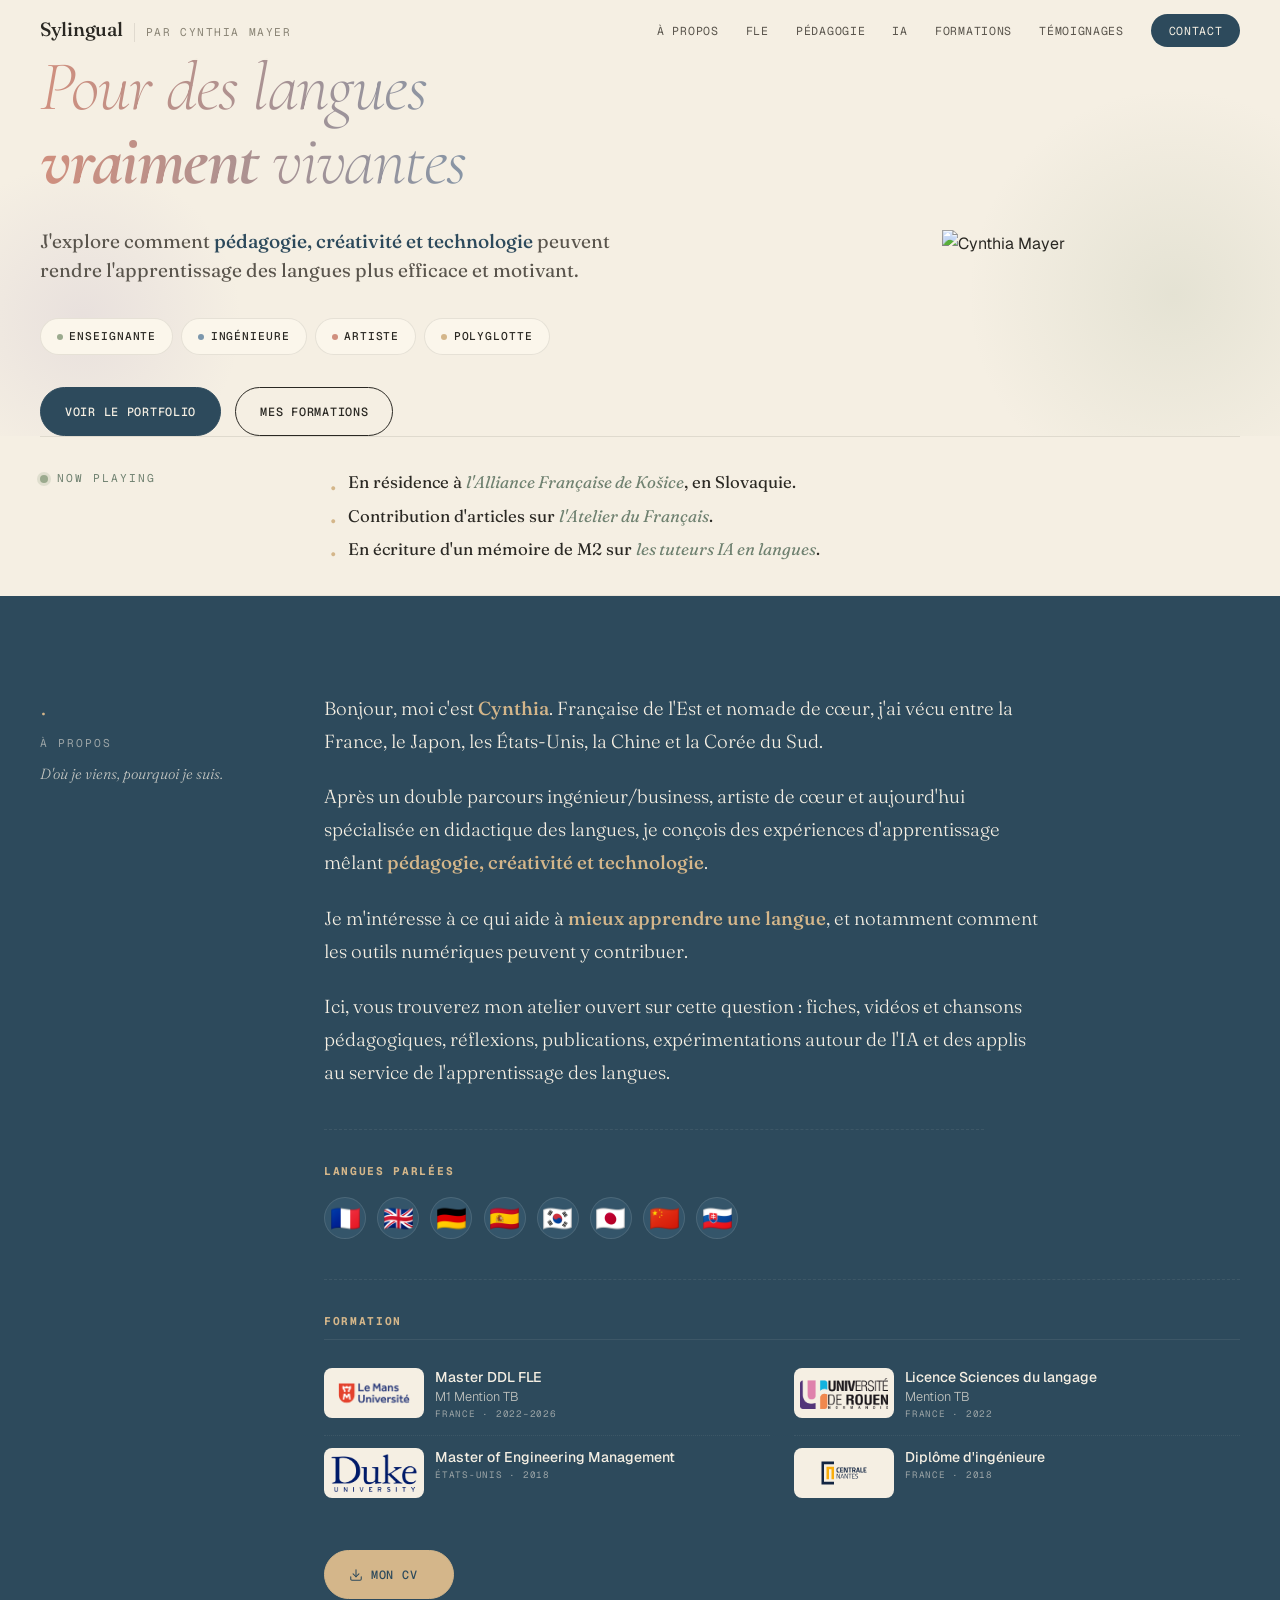
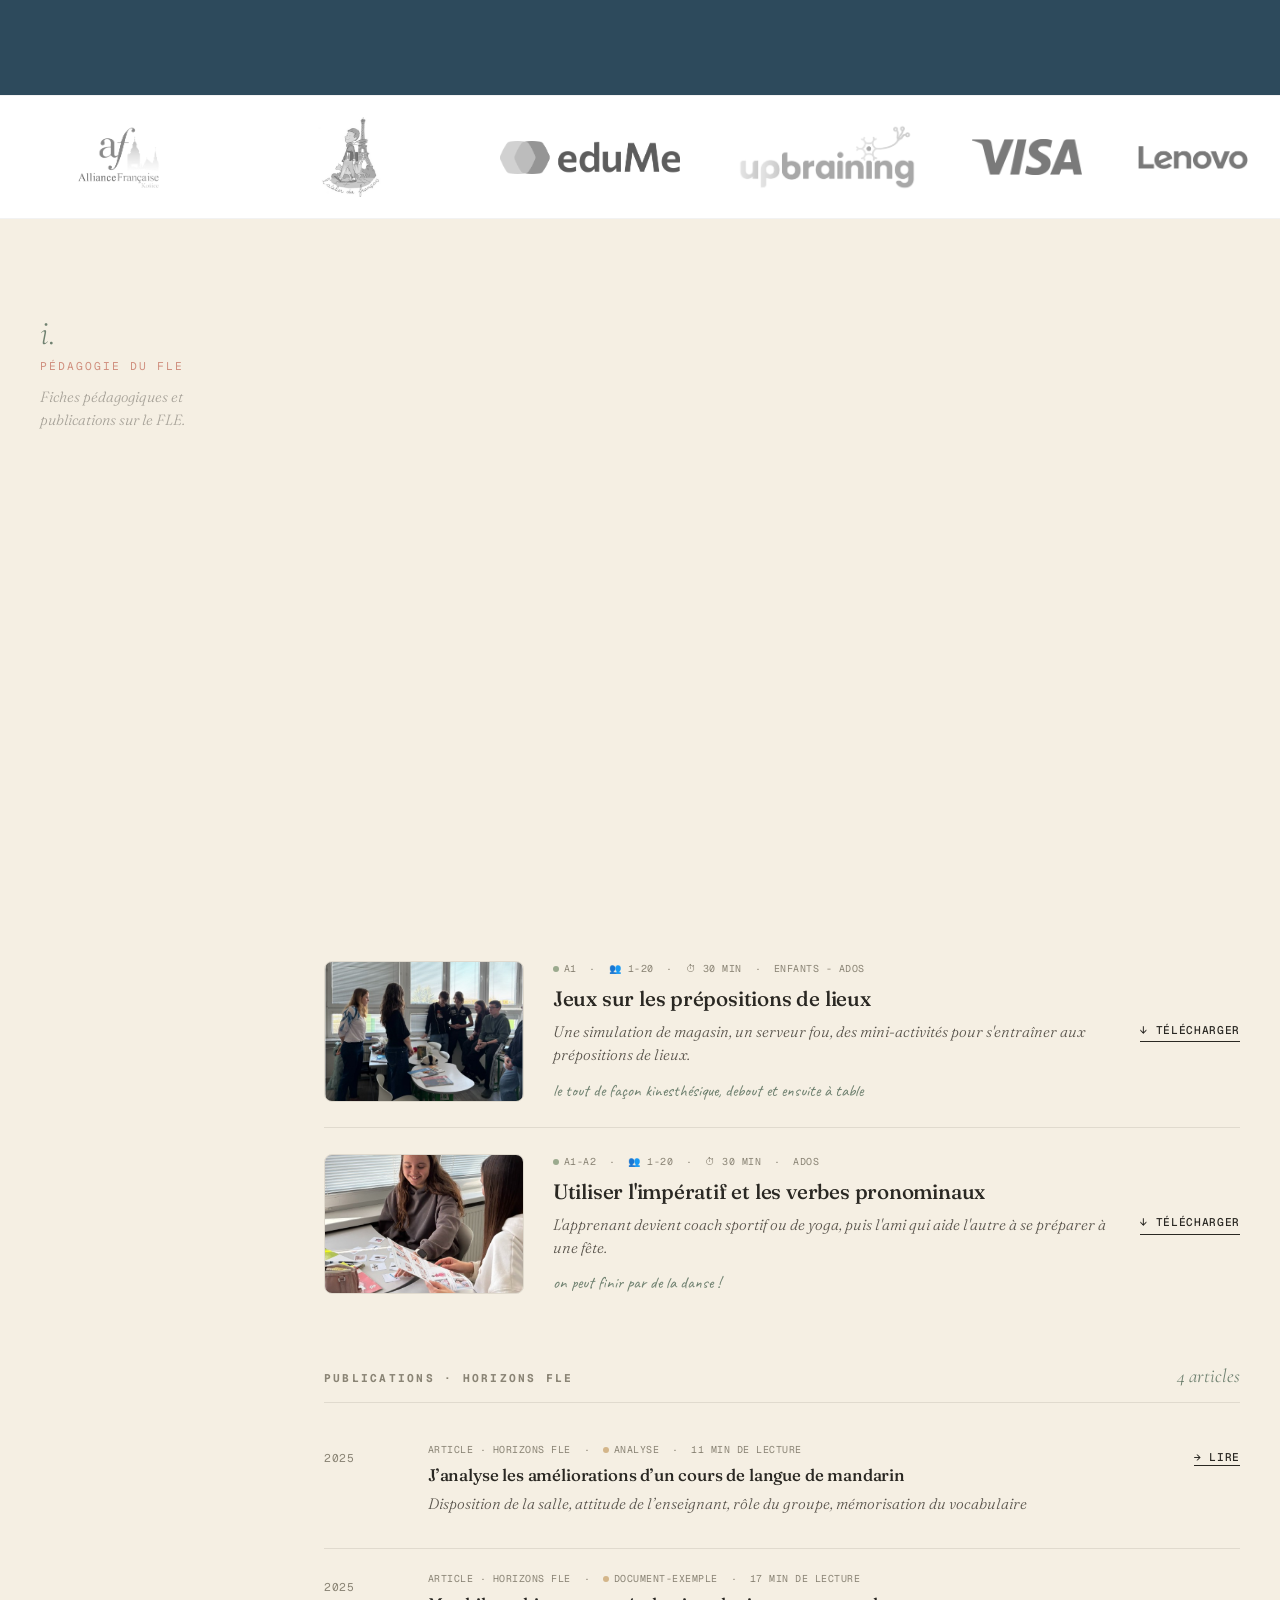
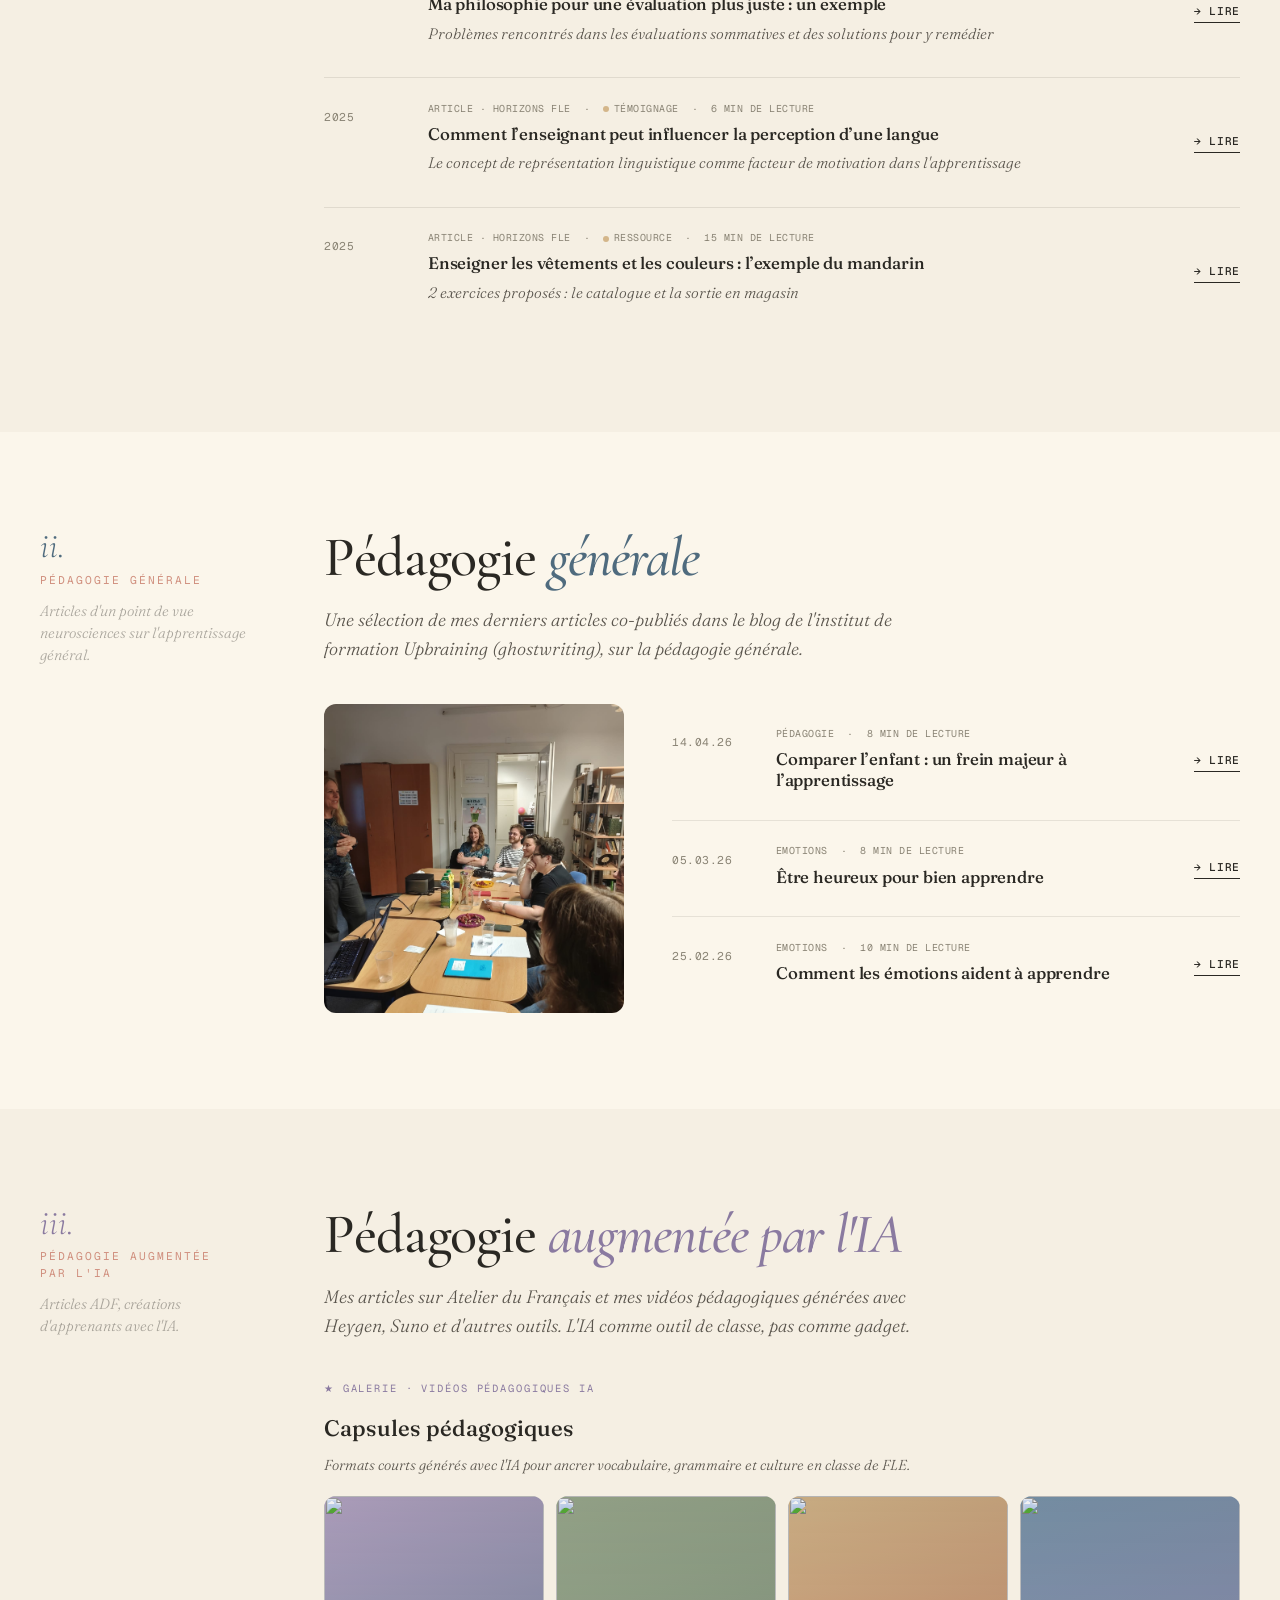
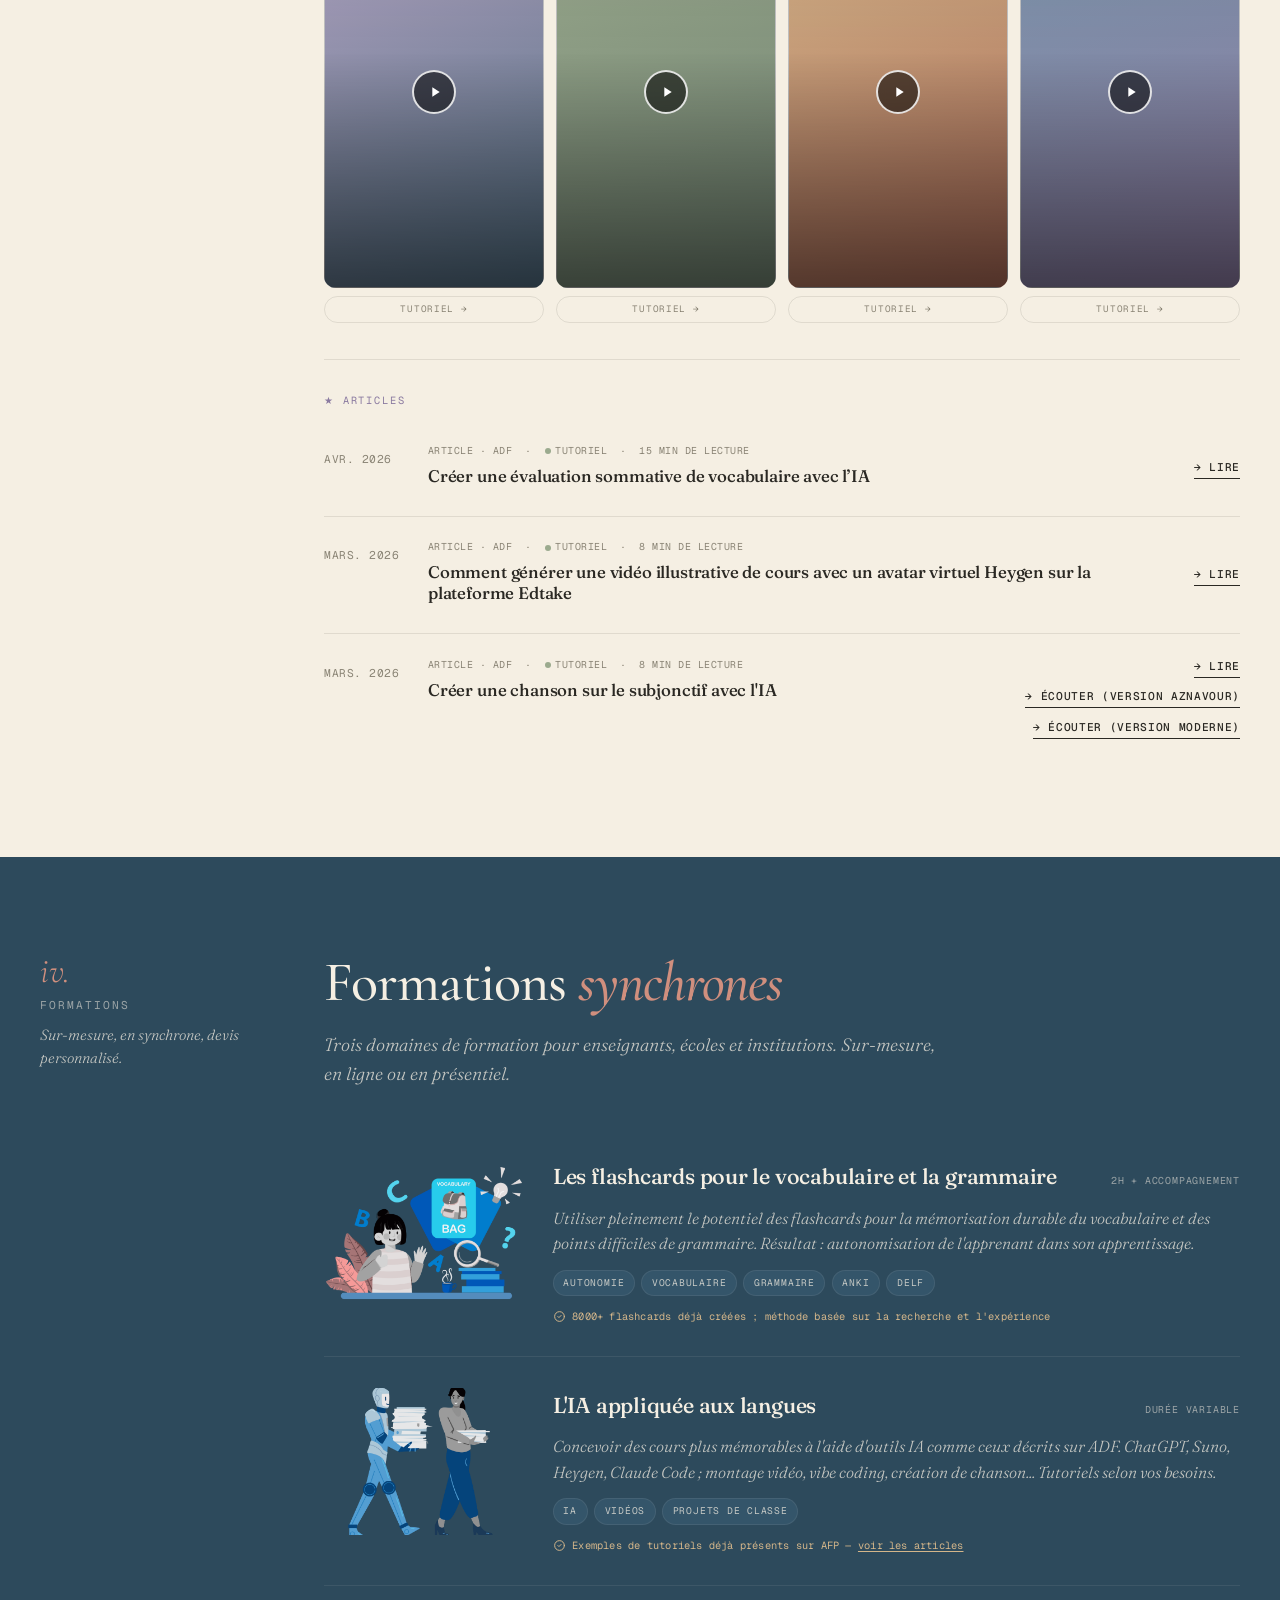
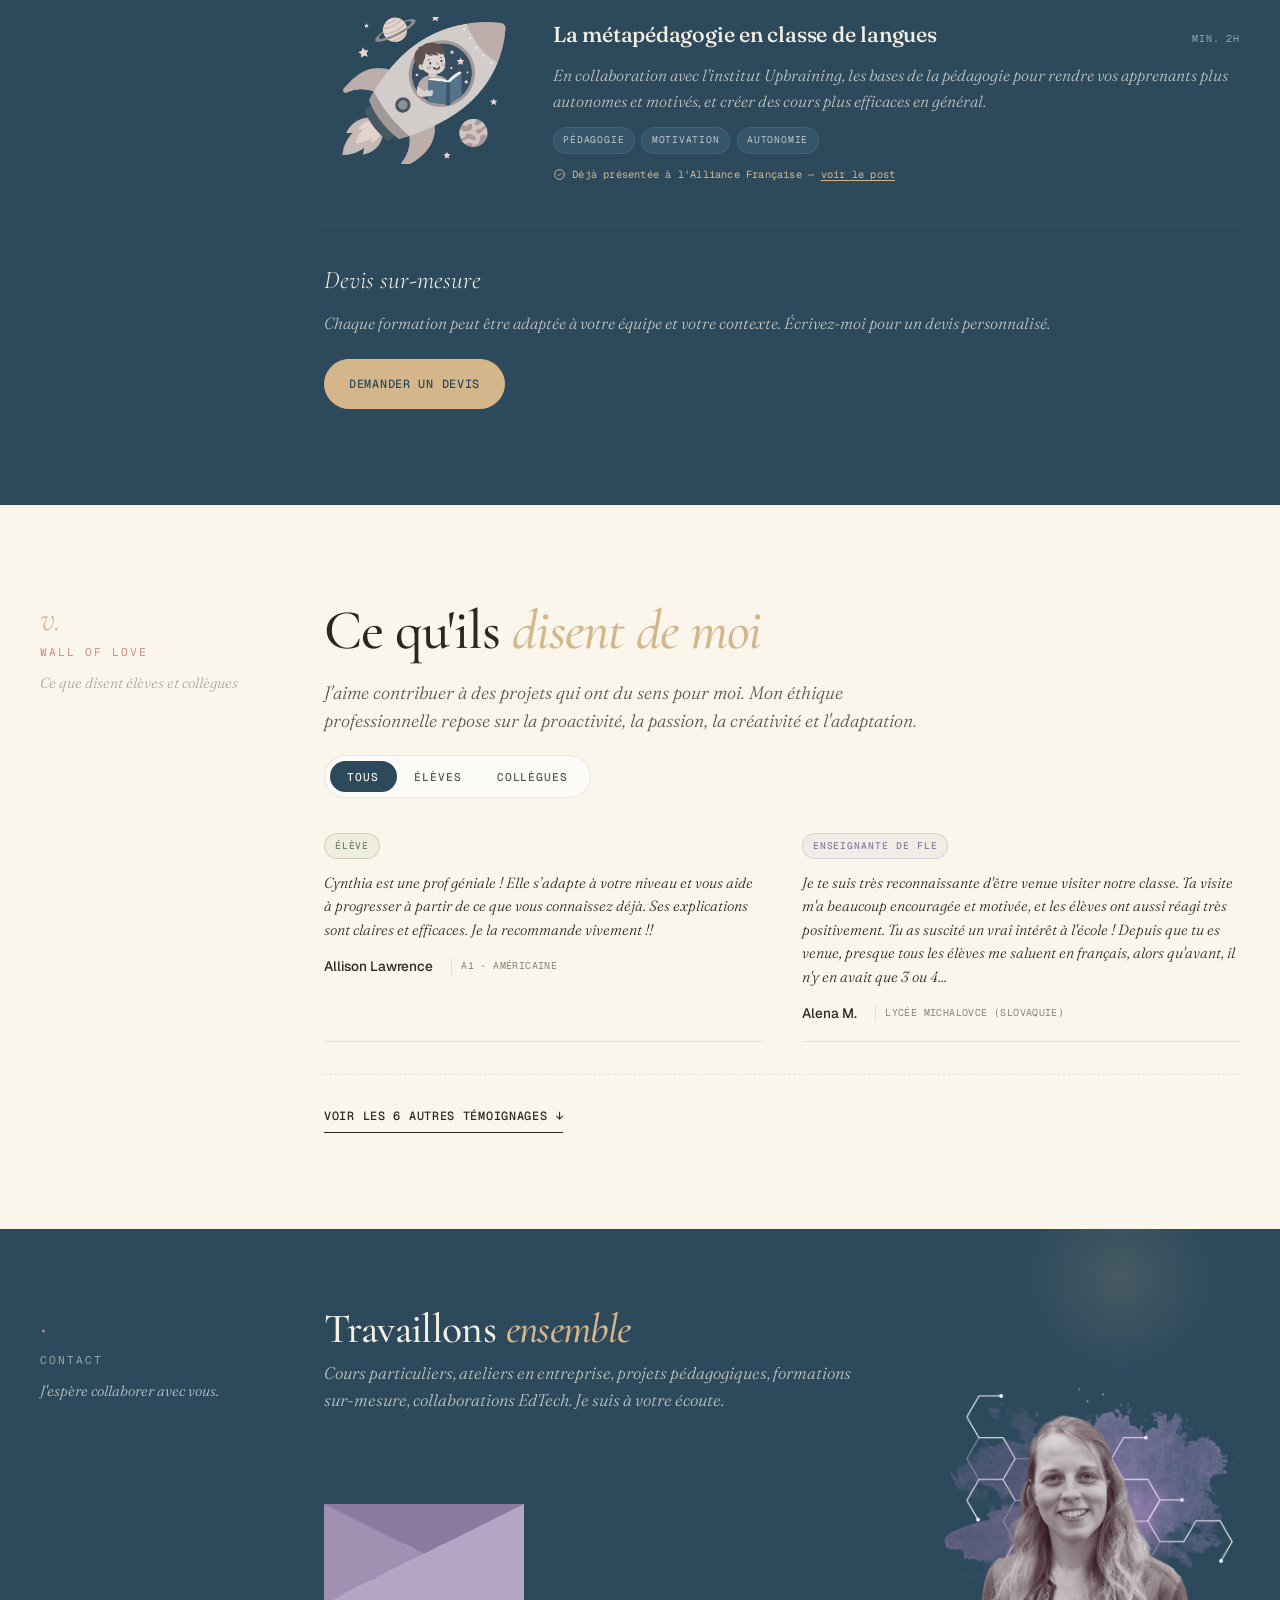
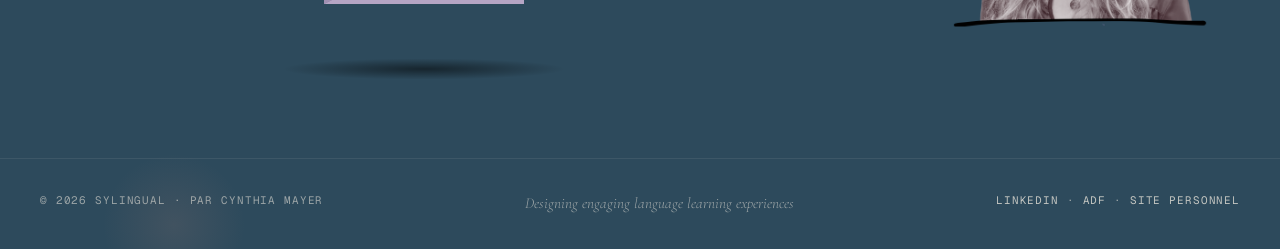
==== index.html @ 3c03395f "Rename cynthia-portfolio-V13.html to index.html" ====
﻿<!DOCTYPE html>
<html lang="fr">
<head>
<meta charset="UTF-8" />
<meta name="viewport" content="width=device-width, initial-scale=1.0" />
<meta name="description" content="Sylingual par Cynthia Mayer · Designing engaging language learning experiences" />
<title>Sylingual · par Cynthia Mayer</title>

<!-- ===== FAVICON — remplacer les href par tes fichiers icône ===== -->
<link rel="icon" type="image/png" href="images/favicon.png" />
<link rel="apple-touch-icon" href="images/favicon.png" />
<!-- ============================================================== -->

<!-- ===== OPEN GRAPH — partage LinkedIn, WhatsApp, iMessage, etc. ===== -->
<meta property="og:type"        content="website" />
<meta property="og:url"         content="https://sylingual.fr/" />
<meta property="og:title"       content="Sylingual · par Cynthia Mayer" />
<meta property="og:description" content="Designing engaging language learning experiences" />
<meta property="og:image"       content="https://sylingual.fr/hero-image-sylingual.png" /><!-- image 1200×630 px recommandée -->
<!-- Twitter / X Card (optionnel, reprend og: si absent) -->
<meta name="twitter:card"       content="summary_large_image" />
<!-- ==================================================================== -->
<link rel="preconnect" href="https://fonts.googleapis.com">
<link rel="preconnect" href="https://fonts.gstatic.com" crossorigin>
<link href="https://fonts.googleapis.com/css2?family=Fraunces:ital,opsz,wght@0,9..144,300;0,9..144,400;0,9..144,500;0,9..144,600;1,9..144,300;1,9..144,400;1,9..144,500&family=Geist:wght@300;400;500;600&family=Geist+Mono:wght@400;500&family=Caveat:wght@400;500;600&family=Cormorant+Garamond:ital,wght@0,300;0,400;0,500;0,600;0,700;1,300;1,400;1,500;1,600;1,700&display=swap" rel="stylesheet">

<style>
:root {
  /* ===== TOKENS DESIGN V3 (Chimero-style) ===== */
  /* Fonds : alternance dark / light */
  --light: #F5EFE3;
  --light-warm: #FBF6EB;
  --dark: #2D4A5C;
  --dark-soft: #34556A;

  /* Accents (couleurs du brand book V2) */
  --sauge: #9BAA8E;
  --sauge-dp: #6F8170;
  --bleu-p: #7B96AC;
  --bleu-p-dp: #4F6B7E;
  --lavande: #B5A5C4;
  --lavande-dp: #8A7AA0;
  --or-doux: #D4B68A;
  --or-doux-dp: #B89868;
  --corail: #D08F7E;
  --corail-dp: #A86855;

  /* Encres pour fond light */
  --ink: #2A2823;
  --ink-soft: #5A554D;
  --ink-mute: #8A8475;
  --ink-faint: rgba(42, 40, 35, 0.10);
  --ink-hairline: rgba(42, 40, 35, 0.06);

  /* Encres pour fond dark */
  --light-on-dark: #F5EFE3;
  --light-soft: rgba(245, 239, 227, 0.75);
  --light-mute: rgba(245, 239, 227, 0.55);
  --light-faint: rgba(245, 239, 227, 0.12);
  --light-hairline: rgba(245, 239, 227, 0.08);

  /* Layout */
  --container: 1280px;
  --content-w: 640px;
  --label-w: 220px;
  --gap: 4rem;
  --nav-h: 60px;
  --r-card: 12px;
  --r-pill: 100px;
  --section-py: 6rem;
}

* { box-sizing: border-box; margin: 0; padding: 0; }
img, video, svg { max-width: 100%; height: auto; }
html { scroll-behavior: smooth; scroll-padding-top: var(--nav-h); overflow-x: clip; }
body {
  font-family: 'Geist', system-ui, sans-serif;
  -webkit-font-smoothing: antialiased;
  font-size: 16px;
  line-height: 1.7;
  color: var(--ink);
  background: var(--light);
  overflow-x: clip;
}
a { color: inherit; text-decoration: none; }

/* ===== NAV ===== */
nav {
  position: fixed;
  top: 0; left: 0; right: 0;
  height: var(--nav-h);
  background: rgba(245, 239, 227, 0.92);
  backdrop-filter: saturate(140%) blur(14px);
  -webkit-backdrop-filter: saturate(140%) blur(14px);
  border-bottom: 1px solid transparent;
  z-index: 100;
  transition: border-color 0.3s, background 0.3s;
}
nav.scrolled { border-bottom-color: var(--ink-faint); }
nav.on-dark {
  background: rgba(45, 74, 92, 0.92);
  border-bottom-color: rgba(245, 239, 227, 0.08);
}
nav.on-dark .nav-logo .brand,
nav.on-dark .nav-logo .by { color: var(--light-on-dark); }
nav.on-dark .nav-logo .by { border-left-color: var(--light-faint); }
nav.on-dark .nav-links a { color: var(--light-soft); }
nav.on-dark .nav-links a:hover { color: var(--or-doux); }
nav.on-dark .nav-cta {
  background: var(--or-doux);
  color: var(--dark) !important;
}
nav.on-dark .nav-cta:hover { background: var(--light-on-dark) !important; }

.nav-inner {
  max-width: var(--container);
  margin: 0 auto;
  height: 100%;
  padding: 0 2.5rem;
  display: flex;
  align-items: center;
  justify-content: space-between;
}
.nav-logo {
  display: flex;
  align-items: baseline;
  gap: 0.7rem;
  color: var(--ink);
  transition: color 0.3s;
}
.nav-logo .brand {
  font-family: 'Fraunces', serif;
  font-weight: 500;
  font-size: 1.2rem;
  letter-spacing: -0.015em;
  font-variation-settings: "opsz" 24;
  transition: color 0.3s;
}
.nav-logo .by {
  font-family: 'Geist Mono', monospace;
  font-size: 0.7rem;
  text-transform: uppercase;
  letter-spacing: 0.14em;
  color: var(--ink-mute);
  border-left: 1px solid var(--ink-faint);
  padding-left: 0.7rem;
  transition: color 0.3s, border-left-color 0.3s;
}
.nav-links { display: flex; list-style: none; gap: 1.7rem; align-items: center; }
.nav-links a {
  font-family: 'Geist Mono', monospace;
  font-size: 0.72rem;
  letter-spacing: 0.06em;
  text-transform: uppercase;
  color: var(--ink-soft);
  position: relative;
  padding: 0.3rem 0;
  transition: color 0.18s;
}
.nav-links a:hover { color: var(--sauge-dp); }
.nav-links a.active::after {
  content: '';
  position: absolute;
  left: 0; right: 0; bottom: -3px;
  height: 1px;
  background: var(--or-doux);
}
.nav-cta {
  background: var(--dark);
  color: var(--light) !important;
  padding: 0.55rem 1.1rem !important;
  border-radius: var(--r-pill);
  letter-spacing: 0.06em !important;
  transition: background 0.2s !important;
}
.nav-cta:hover { background: var(--sauge-dp) !important; }
.nav-cta::after { display: none !important; }

/* ===== STRUCTURE 2 COLONNES (sticky-left) ===== */
.section {
  padding: var(--section-py) 0;
  position: relative;
}
.section.dark {
  background: var(--dark);
  color: var(--light-on-dark);
}
.section.light-warm { background: var(--light-warm); }

.section-grid {
  max-width: var(--container);
  margin: 0 auto;
  padding: 0 2.5rem;
  display: grid;
  grid-template-columns: var(--label-w) 1fr;
  gap: var(--gap);
  align-items: start;
}
.section-label {
  position: sticky;
  top: calc(var(--nav-h) + 3rem);
  align-self: start;
}
.section-label .num {
  font-family: 'Cormorant Garamond', serif;
  font-style: italic;
  font-size: 2.2rem;
  font-weight: 300;
  line-height: 1;
  display: block;
  margin-bottom: 0.5rem;
  color: var(--sauge-dp);
}
.section.dark .section-label .num { color: var(--or-doux); }
.section-label .lbl {
  font-family: 'Geist Mono', monospace;
  font-size: 0.7rem;
  letter-spacing: 0.18em;
  text-transform: uppercase;
  color: var(--corail);
  display: block;
  line-height: 1.5;
}
.section.dark .section-label .lbl { color: var(--light-mute); }
.section-label .desc {
  font-family: 'Fraunces', serif;
  font-style: italic;
  font-size: 0.92rem;
  line-height: 1.5;
  color: rgba(42, 40, 35, 0.38);
  margin-top: 0.7rem;
  font-variation-settings: "opsz" 14;
  font-weight: 300;
}
.section.dark .section-label .desc { color: var(--light-soft); }

.section-content {
  max-width: var(--content-w);
}

/* La section À propos a un contenu plus large pour accueillir les 3 colonnes d'expériences */
#about .section-content {
  max-width: 100%;
}
#about .about-prose p,
#about .about-langues {
  max-width: 60ch;
}

/* Couleur de label par catégorie */
.section[data-cat="i"]   .section-label .num { color: var(--sauge-dp); }
.section[data-cat="ii"]  .section-label .num { color: var(--bleu-p-dp); }
.section[data-cat="iii"] .section-label .num { color: var(--lavande-dp); }
.section[data-cat="iv"]  .section-label .num { color: var(--corail-dp); }
.section[data-cat="v"]   .section-label .num { color: var(--or-doux); }
.section.dark[data-cat="iv"] .section-label .num { color: var(--corail); }

/* ===== HERO ===== */
.hero {
  background: var(--light);
  /*padding: calc(var(--nav-h) + 5rem) 0 5rem;*/
  padding-top: 50px;
  position: relative;
  overflow: hidden;
}
.hero::before {
  content: '';
  position: absolute;
  top: 20%; right: -8%;
  width: 26rem; height: 26rem;
  border-radius: 50%;
  background: radial-gradient(circle, rgba(155, 170, 142, 0.18) 0%, transparent 70%);
  pointer-events: none;
}
.hero::after {
  content: '';
  position: absolute;
  bottom: -10%; left: -6%;
  width: 20rem; height: 20rem;
  border-radius: 50%;
  background: radial-gradient(circle, rgba(181, 165, 196, 0.20) 0%, transparent 70%);
  pointer-events: none;
}
.hero-inner {
  max-width: var(--container);
  margin: 0 auto;
  padding: 0 2.5rem;
  position: relative;
  z-index: 1;
  display: grid;
  grid-template-columns: 1.4fr 1fr;
  gap: 4rem;
  align-items: center;
}
.hero-text { max-width: 100%;
 }
.hero-photo {
  position: relative;
  display: flex;
  align-items: center;
  justify-content: center;
  overflow: visible;
  min-width: 0;
  width: 100%;
}
.hero-photo img {
  width: auto;
  max-width: none;
  height: auto;
  display: block;
}
.hero-photo video {
  width: 100%;
  height: auto;
  display: block;
  border-radius: var(--r-card);
}
/*.hero-photo::before {
  content: '';
  position: absolute;
  inset: 12px;
  border: 1px dashed rgba(255, 255, 255, 0.4);
  border-radius: 8px;
  pointer-events: none;*/
}
.hero-photo-placeholder {
  font-family: 'Geist Mono', monospace;
  font-size: 0.65rem;
  letter-spacing: 0.12em;
  text-transform: uppercase;
  color: rgba(255, 255, 255, 0.7);
  display: flex;
  flex-direction: column;
  align-items: center;
  gap: 0.5rem;
}
.hero-photo-placeholder svg { width: 48px; height: 48px; opacity: 0.5; }

/* Mini-pills d'identité */
.identity-pills {
  display: flex;
  flex-wrap: wrap;
  gap: 0.5rem;
  margin-bottom: 2rem;
}
.identity-pill {
  font-family: 'Geist Mono', monospace;
  font-size: 0.7rem;
  font-weight: 500;
  letter-spacing: 0.08em;
  text-transform: uppercase;
  padding: 0.5rem 1rem;
  border-radius: var(--r-pill);
  background: var(--cream-warm, var(--light-warm));
  border: 1px solid var(--ink-faint);
  color: var(--ink);
  display: inline-flex;
  align-items: center;
  gap: 0.4rem;
}
.identity-pill::before {
  content: '';
  width: 6px; height: 6px;
  border-radius: 50%;
}
.identity-pill.pill-eng::before { background: var(--sauge); }
.identity-pill.pill-ing::before { background: var(--bleu-p); }
.identity-pill.pill-art::before { background: var(--corail); }
.identity-pill.pill-pol::before { background: var(--or-doux); }
.hero h1 {
  font-family: 'Cormorant Garamond', serif;
  font-weight: 300;
  font-size: clamp(2.8rem, 5.5vw, 4.8rem);
  line-height: 1.05;
  letter-spacing: -0.022em;
  margin-bottom: 1.8rem;
  max-width: 16ch;
  font-style: italic;
  background: linear-gradient(
    270deg,
    var(--corail),
    var(--or-doux),
    var(--lavande),
    var(--bleu-p),
    var(--corail)
  );
  background-size: 400% 400%;
  -webkit-background-clip: text;
  background-clip: text;
  -webkit-text-fill-color: transparent;
  color: transparent;
  animation: aurora-shift 10s ease infinite;
}
.hero h1 .accent-strong {
  font-weight: 700;
}

/* ===== Aurora text animation ===== */
@keyframes aurora-shift {
  0%   { background-position: 0% 50%; }
  50%  { background-position: 100% 50%; }
  100% { background-position: 0% 50%; }
}

.hero-sub {
  font-family: 'Fraunces', serif;
  font-size: 1.2rem;
  line-height: 1.55;
  color: var(--ink-soft);
  font-variation-settings: "opsz" 22;
  margin-bottom: 2rem;
  max-width: 50ch;
  font-weight: 400;
}
.hero-sub strong {
  font-weight: 500;
  color: var(--dark);
}

.cta-row { display: flex; gap: 0.9rem; flex-wrap: wrap; }
.btn {
  display: inline-flex;
  align-items: center;
  gap: 0.5rem;
  font-family: 'Geist Mono', monospace;
  font-size: 0.74rem;
  font-weight: 500;
  letter-spacing: 0.06em;
  text-transform: uppercase;
  padding: 0.85rem 1.5rem;
  border-radius: var(--r-pill);
  transition: all 0.2s;
  cursor: pointer;
  border: 1px solid transparent;
  text-decoration: none;
}
.btn.primary {
  background: var(--dark);
  color: var(--light);
  border-color: var(--dark);
}
.btn.primary:hover {
  background: var(--sauge-dp);
  border-color: var(--sauge-dp);
  transform: translateY(-1px);
  box-shadow: 0 8px 20px -6px rgba(45, 74, 92, 0.25);
}
.btn.ghost {
  background: transparent;
  color: var(--ink);
  border-color: var(--ink);
}
.btn.ghost:hover {
  background: var(--ink);
  color: var(--light);
}
.section.dark .btn.primary {
  background: var(--or-doux);
  color: var(--dark);
  border-color: var(--or-doux);
}
.section.dark .btn.primary:hover {
  background: var(--light-on-dark);
  border-color: var(--light-on-dark);
}
.section.dark .btn.ghost {
  color: var(--light-on-dark);
  border-color: var(--light-on-dark);
}
.section.dark .btn.ghost:hover {
  background: var(--light-on-dark);
  color: var(--dark);
}

/* ===== NOW PLAYING (intégré au hero light) ===== */
.now-playing-strip {
  max-width: var(--container);
  margin: 0 auto;
  padding: 0 2.5rem 0;
  background: var(--light);
}
.np-card {
  display: grid;
  grid-template-columns: var(--label-w) 1fr;
  gap: var(--gap);
  align-items: start;
  padding: 2rem 0;
  border-top: 1px solid var(--ink-faint);
  border-bottom: 1px solid var(--ink-hairline);
}
.np-label {
  display: inline-flex;
  align-items: center;
  gap: 0.55rem;
  font-family: 'Geist Mono', monospace;
  font-size: 0.7rem;
  letter-spacing: 0.18em;
  text-transform: uppercase;
  color: var(--sauge-dp);
}
.np-dot {
  width: 8px; height: 8px;
  background: var(--sauge);
  border-radius: 50%;
  box-shadow: 0 0 0 3px rgba(155, 170, 142, 0.25);
  animation: softpulse 3s ease-in-out infinite;
}
@keyframes softpulse {
  0%, 100% { box-shadow: 0 0 0 3px rgba(155, 170, 142, 0.25); }
  50% { box-shadow: 0 0 0 6px rgba(155, 170, 142, 0.10); }
}
.np-list {
  list-style: none;
  font-family: 'Fraunces', serif;
  font-variation-settings: "opsz" 18;
  font-size: 1.05rem;
  line-height: 1.6;
  color: var(--ink);
  max-width: var(--content-w);
}
.np-list li {
  padding-left: 1.5rem;
  position: relative;
  margin-bottom: 0.4rem;
}
.np-list li::before {
  content: '·';
  position: absolute;
  left: 0.4rem;
  top: -0.05rem;
  color: var(--or-doux);
  font-size: 1.4rem;
  font-weight: 600;
}
.np-list li:last-child { margin-bottom: 0; }
.np-list li {
  opacity: 0;
  transform: translateX(-10px);
  transition: opacity 0.65s ease, transform 0.65s ease;
}
.np-list li.np-li-visible { opacity: 1; transform: none; }
.np-tw-cursor {
  display: inline-block;
  width: 1.5px;
  height: 0.75em;
  background: var(--sauge-dp);
  margin-left: 2px;
  vertical-align: -0.05em;
  animation: tw-blink 0.75s step-end infinite;
}
@keyframes tw-blink {
  0%, 100% { opacity: 1; }
  50% { opacity: 0; }
}
.np-list li em {
  font-style: italic;
  color: var(--sauge-dp);
}

/* ===== À PROPOS (DARK) ===== */
.about-prose p {
  font-family: 'Fraunces', serif;
  font-size: 1.18rem;
  line-height: 1.75;
  margin-bottom: 1.4rem;
  font-variation-settings: "opsz" 22;
  font-weight: 300;
  color: var(--light-on-dark);
  max-width: 60ch;
}
.about-prose p strong {
  font-weight: 500;
  color: var(--or-doux);
  font-style: normal;
}
.about-prose .designer-tag {
  display: inline-block;
  font-family: 'Geist Mono', monospace;
  font-size: 0.62rem;
  letter-spacing: 0.1em;
  text-transform: uppercase;
  background: rgba(212, 182, 138, 0.18);
  color: var(--or-doux);
  padding: 0.2rem 0.65rem;
  border-radius: var(--r-pill);
  margin: 0 0.2rem;
  font-style: normal;
  font-weight: 500;
  vertical-align: 1px;
  border: 1px solid rgba(212, 182, 138, 0.3);
}

.about-cv-row {
  margin-top: 2rem;
  display: flex;
  align-items: center;
  gap: 1rem;
  flex-wrap: wrap;
}
.about-cv-btn {
  background: var(--or-doux);
  color: var(--dark);
  border-color: var(--or-doux);
  max-width: 130px;
}
.about-cv-btn:hover {
  background: var(--light-on-dark);
  border-color: var(--light-on-dark);
  color: var(--dark);
  transform: translateY(-1px);
  box-shadow: 0 8px 20px -6px rgba(0, 0, 0, 0.3);
}
.about-cv-meta {
  font-family: 'Geist Mono', monospace;
  font-size: 0.65rem;
  letter-spacing: 0.1em;
  text-transform: uppercase;
  color: var(--light-mute);
}

.about-langues {
  margin-top: 2.5rem;
  padding-top: 2rem;
  border-top: 1px dashed var(--light-hairline);
  max-width: 60ch;
}
.about-langues h4 {
  font-family: 'Geist Mono', monospace;
  font-size: 0.7rem;
  letter-spacing: 0.15em;
  text-transform: uppercase;
  color: var(--or-doux);
  margin-bottom: 1rem;
}
.lang-flags {
  display: flex;
  gap: 0.7rem;
  flex-wrap: wrap;
}
.lang-flag {
  position: relative;
  width: 42px; height: 42px;
  display: flex;
  align-items: center;
  justify-content: center;
  font-size: 1.55rem;
  border-radius: 50%;
  cursor: help;
  background: var(--dark-soft);
  border: 1px solid var(--light-faint);
  transition: transform 0.2s, box-shadow 0.2s, border-color 0.2s;
}
.lang-flag:hover {
  transform: translateY(-3px);
  box-shadow: 0 6px 16px -6px rgba(0, 0, 0, 0.4);
  border-color: var(--or-doux);
}
.lang-flag::after {
  content: attr(data-tip);
  position: absolute;
  bottom: 100%;
  left: 50%;
  transform: translateX(-50%) translateY(-6px);
  background: var(--light-on-dark);
  color: var(--dark);
  font-family: 'Geist Mono', monospace;
  font-size: 0.65rem;
  letter-spacing: 0.08em;
  text-transform: uppercase;
  padding: 0.4rem 0.7rem;
  border-radius: 4px;
  white-space: nowrap;
  opacity: 0;
  pointer-events: none;
  transition: opacity 0.2s;
  z-index: 5;
}
.lang-flag:hover::after { opacity: 1; }

.about-meta {
  display: grid;
  grid-template-columns: repeat(3, 1fr);
  gap: 2.5rem;
  margin-top: 2.5rem;
  padding-top: 2rem;
  border-top: 1px dashed var(--light-hairline);
  width: 100%;
  max-width: none;
}
.about-block h4 {
  font-family: 'Geist Mono', monospace;
  font-size: 0.7rem;
  letter-spacing: 0.15em;
  text-transform: uppercase;
  color: var(--or-doux);
  margin-bottom: 1rem;
  padding-bottom: 0.5rem;
  border-bottom: 1px solid var(--light-hairline);
}
.about-block ul { list-style: none; }
.about-block li {
  padding: 0.7rem 0;
  border-bottom: 1px dotted var(--light-hairline);
  color: var(--light-on-dark);
}
.about-block li:last-child { border-bottom: none; }
.about-block li .xp-title {
  font-family: 'Fraunces', serif;
  font-size: 0.98rem;
  font-weight: 500;
  display: block;
  line-height: 1.3;
  color: var(--light-on-dark);
  margin-bottom: 0.2rem;
  font-variation-settings: "opsz" 16;
}
.about-block li .xp-org {
  font-family: 'Fraunces', serif;
  font-style: italic;
  font-size: 0.88rem;
  font-weight: 300;
  display: block;
  line-height: 1.3;
  color: var(--light-soft);
  margin-bottom: 0.2rem;
}
.about-block li .xp-place {
  font-family: 'Geist Mono', monospace;
  font-size: 0.62rem;
  text-transform: uppercase;
  letter-spacing: 0.1em;
  color: var(--light-mute);
  display: block;
}
.about-block li .xp-place .xp-date { color: var(--or-doux); }

/* ===== À PROPOS — FORMATION 2×2 + XP LOGO STRIPS ===== */
.about-meta { grid-template-columns: 1fr; }

.formation-grid {
  display: grid;
  grid-template-columns: 1fr 1fr;
  gap: 0 1.5rem;
}
.formation-item {
  display: flex;
  align-items: flex-start;
  gap: 0.7rem;
  padding: 0.75rem 0;
  border-bottom: 1px dotted var(--light-hairline);
}
.formation-grid .formation-item:nth-last-child(-n+2) { border-bottom: none; }
.formation-item .xp-title {
  font-family: 'Geist', sans-serif;
  font-size: 0.88rem;
  font-weight: 500;
  display: block;
  color: var(--light-on-dark);
  line-height: 1.3;
  margin-bottom: 0.12rem;
}
.formation-item .xp-org {
  font-family: 'Geist', sans-serif;
  font-size: 0.8rem;
  font-weight: 300;
  display: block;
  color: var(--light-soft);
  line-height: 1.3;
  margin-bottom: 0.12rem;
}
.formation-item .xp-place {
  font-family: 'Geist Mono', monospace;
  font-size: 0.58rem;
  text-transform: uppercase;
  letter-spacing: 0.08em;
  color: var(--light-mute);
  display: block;
}
.uni-logo {
  height: 50px; width:100px;
  flex-shrink: 0;
  border-radius: 8px;
  background: var(--light-on-dark);
  border: 1px solid var(--light-faint);
  overflow: hidden;
  display: flex; align-items: center; justify-content: center;
  font-family: 'Geist Mono', monospace;
  font-size: 0.47rem;
  font-weight: 500;
  letter-spacing: 0.04em;
  color: var(--or-doux);
  text-align: center;
  line-height: 1.25;
}
.uni-logo img { width: 100%; height: 100%; object-fit: contain; padding: 5px; }

.xp-header {
  display: flex;
  align-items: center;
  justify-content: space-between;
  flex-wrap: wrap;
  gap: 0.75rem;
  margin-bottom: 1.2rem;
}
.xp-header h4 { margin-bottom: 0; border-bottom: none; padding-bottom: 0; }

.xp-strips-grid {
  display: grid;
  grid-template-columns: 1fr 1fr;
  gap: 0.5rem 2rem;
  margin-top: 1rem;
}
.xp-strip-row { margin-top: 0; }
.xp-strip-row-label {
  font-family: 'Geist Mono', monospace;
  font-size: 0.58rem;
  letter-spacing: 0.18em;
  text-transform: uppercase;
  color: var(--or-doux);
  display: block;
  margin-bottom: 0.65rem;
}

/* ===== Bande logos expériences — marquee infini ===== */
.logos-band {
  background: #ffffff;
  border-top: 1px solid var(--ink-hairline);
  border-bottom: 1px solid var(--ink-hairline);
  padding: 1rem 0;
  overflow: hidden;
}
.logos-marquee {
  overflow: hidden;
  width: 100%;
}
.logos-track {
  display: flex;
  align-items: center;
  width: max-content;
  gap: 0;
}
.logos-track--1 { animation: logos-scroll 32s linear infinite; }
.logos-track:hover { animation-play-state: paused; }
@keyframes logos-scroll {
  from { transform: translateX(0); }
  to   { transform: translateX(-50%); }
}

.logo-chip-uni {
  height: 90px;
  padding: 0 28px;
  display: inline-flex;
  align-items: center;
  justify-content: center;
  flex-shrink: 0;
}
.logo-chip-uni img {
  height: 80px;
  width: 180px;
  object-fit: contain;
  display: block;
  filter: grayscale(1);
  opacity: 0.65;
  transition: filter 0.35s, opacity 0.35s;
}
.logo-chip-uni:hover img { filter: grayscale(0); opacity: 1; }

.logo-chip {
  height: 60px;
  padding: 0 28px;
  display: inline-flex;
  align-items: center;
  justify-content: center;
  flex-shrink: 0;
}
.logo-chip img {
  height: 50px;
  width: 110px;
  object-fit: contain;
  display: block;
  filter: grayscale(1);
  opacity: 0.65;
  transition: filter 0.35s, opacity 0.35s;
}
.logo-chip:hover img { filter: grayscale(0); opacity: 1; }
.logo-chip--text {
  font-family: 'Geist', sans-serif;
  font-size: 0.82rem;
  font-weight: 500;
  color: var(--ink-soft);
}
.xp-logo-strip {
  display: flex;
  gap: 0.55rem;
  flex-wrap: wrap;
  align-items: flex-start;
}
.xp-logo-item {
  display: flex;
  flex-direction: column;
  align-items: center;
  gap: 0.28rem;
}
.xp-logo-frame {
  height: 80px;
  width:200px;
  padding: 0 8px;
  border-radius: 10px;
  background: linear-gradient(135deg, var(--light-on-dark), var(--dark-soft));
  border: 1px solid var(--light-faint);
  overflow: hidden;
  display: flex; align-items: center; justify-content: center;
  font-family: 'Geist Mono', monospace;
  font-size: 0.47rem;
  font-weight: 500;
  letter-spacing: 0.04em;
  color: var(--or-doux);
  text-align: center;
  line-height: 1.25;
  transition: border-color 0.2s, transform 0.2s;
}
.xp-logo-frame:hover { border-color: rgba(212,182,138,0.55); transform: translateY(-2px); }
.xp-logo-frame img { height: 100%; width: 200px; object-fit: cover; padding: 6px 0; }
.xp-logo-place {
  font-family: 'Geist Mono', monospace;
  font-size: 0.46rem;
  letter-spacing: 0.02em;
  color: var(--light-mute);
  text-align: center;
  line-height: 1.3;
}

/* Sections FLE, Pédagogie, IA et Formations — pleine largeur */
#cat-1 .section-content,
#cat-2 .section-content,
#cat-3 .section-content,
#formations .section-content,
#temoignages .section-content { max-width: 100%; }

/* Hauteur uniforme des images de fiches FLE */
.entry-fiche { align-items: center; min-height: 150px; }
.entry-fiche-illus { height: 130px; min-height: 130px; align-self: center; }

/* ===== HEADERS DE SECTION (titre + lead) ===== */
.section-h h2 {
  font-family: 'Cormorant Garamond', serif;
  font-weight: 500;
  font-size: clamp(2.4rem, 4.5vw, 3.5rem);
  line-height: 1.05;
  letter-spacing: -0.018em;
  margin-bottom: 1.2rem;
  color: var(--ink);
}
.section.dark .section-h h2 { color: var(--light-on-dark); }
.section-h h2 em { font-style: italic; }
.section[data-cat="i"] .section-h h2 em { color: var(--sauge-dp); }
.section[data-cat="ii"] .section-h h2 em { color: var(--bleu-p-dp); }
.section[data-cat="iii"] .section-h h2 em { color: var(--lavande-dp); }
.section[data-cat="iv"] .section-h h2 em { color: var(--corail); }
.section[data-cat="v"] .section-h h2 em { color: var(--or-doux); }

.section-h .lead {
  font-family: 'Fraunces', serif;
  font-size: 1.12rem;
  line-height: 1.6;
  font-variation-settings: "opsz" 18;
  color: var(--ink-soft);
  font-style: italic;
  font-weight: 300;
  margin-bottom: 2.5rem;
  max-width: 56ch;
}
.section.dark .section-h .lead { color: var(--light-soft); }

/* ===== PHOTO DE SECTION ===== */
.section-photo-with-entries {
  display: flex;
  gap: 3rem;
  align-items: stretch;
}
.section-photo {
  flex: 0 0 300px;
  border-radius: var(--r-card);
  overflow: hidden;
}
.section-photo img {
  width: 100%;
  height: 100%;
  display: block;
  object-fit: cover;
}
.section-photo-with-entries .entries {
  flex: 1;
  min-width: 0;
}
@media (max-width: 700px) {
  .section-photo-with-entries {
    flex-direction: column;
  }
  .section-photo {
    flex: none;
    width: 100%;
  }
}

/* ===== CADRES ILLUSTRATIFS (placeholders pour images futures) ===== */
.illus-frame {
  width: 96px;
  height: 96px;
  flex-shrink: 0;
  border-radius: 8px;
  background: linear-gradient(135deg, var(--sauge) 0%, var(--bleu-p) 100%);
  display: flex;
  align-items: center;
  justify-content: center;
  position: relative;
  overflow: hidden;
  border: 1px solid var(--ink-faint);
}
.illus-frame::before {
  content: '';
  position: absolute;
  inset: 6px;
  border: 1px dashed rgba(255, 255, 255, 0.35);
  border-radius: 4px;
  pointer-events: none;
}
.illus-frame::after {
  content: attr(data-emoji);
  font-size: 1.8rem;
  opacity: 0.85;
  filter: grayscale(20%);
}
/* Variantes de gradient pour casser la monotonie sur la cat 1 */
.illus-frame.if-sauge { background: linear-gradient(135deg, var(--sauge) 0%, var(--sauge-dp) 100%); }
.illus-frame.if-bleu { background: linear-gradient(135deg, var(--bleu-p) 0%, var(--bleu-p-dp) 100%); }
.illus-frame.if-lavande { background: linear-gradient(135deg, var(--lavande) 0%, var(--lavande-dp) 100%); }
.illus-frame.if-or { background: linear-gradient(135deg, var(--or-doux) 0%, var(--or-doux-dp) 100%); }
.illus-frame.if-corail { background: linear-gradient(135deg, var(--corail) 0%, var(--corail-dp) 100%); }
.illus-frame.if-deep { background: linear-gradient(135deg, var(--dark-soft) 0%, var(--dark) 100%); }
.illus-frame.if-mixed-1 { background: linear-gradient(135deg, var(--sauge) 0%, var(--lavande) 100%); }
.illus-frame.if-mixed-2 { background: linear-gradient(135deg, var(--or-doux) 0%, var(--corail) 100%); }
/*.illus-frame.if-mixed-3 { background: linear-gradient(135deg, var(--bleu-p) 0%, var(--lavande) 100%); }*/

/* Cadre pour les formations (sur fond dark, plus grand) */
.formation-illus {
  width: 100%;
  aspect-ratio: 4 / 3;
  border-radius: var(--r-card);
  margin-bottom: 1.2rem;
  position: relative;
  overflow: hidden;
  display: flex;
  align-items: center;
  justify-content: center;
  border: 1px solid var(--light-hairline);
}
.formation-illus::before {
  content: '';
  position: absolute;
  inset: 8px;
  /*border: 1px dashed rgba(245, 239, 227, 0.25);*/
  border-radius: 6px;
  pointer-events: none;
}
.formation-illus::after {
  content: attr(data-emoji);
  font-size: 3.2rem;
  opacity: 0.85;
}

/* Variante pour les fiches pédagogiques : cadre full-height à gauche, sans date */
.entry-fiche {
  display: grid;
  grid-template-columns: 200px 1fr auto;
  gap: 1.8rem;
  align-items: stretch;
  padding: 1.6rem 0;
  border-bottom: 1px solid var(--ink-faint);
  transition: background 0.15s;
}
.entry-fiche:last-child { border-bottom: none; }
.entry-fiche:hover .entry-title { color: var(--sauge-dp); }

.entry-fiche-illus {
  align-self: stretch;
  min-height: 100%;
  position: relative;
  border-radius: 8px;
  overflow: hidden;
  display: flex;
  align-items: center;
  justify-content: center;
  border: 1px solid var(--ink-faint);
}
.entry-fiche-illus::before {
  content: '';
  position: absolute;
  inset: 8px;
  /*border: 1px dashed rgba(255, 255, 255, 0.35);*/
  border-radius: 4px;
  pointer-events: none;
}
.entry-fiche-illus::after {
  content: attr(data-emoji);
  font-size: 2.4rem;
  opacity: 0.85;
  filter: grayscale(20%);
}

.entry-fiche-body {
  min-width: 0;
  display: flex;
  flex-direction: column;
  justify-content: center;
}
.entry-fiche-body .entry-meta-top { margin-bottom: 0.5rem; }
.entry-fiche-body .entry-title { margin-bottom: 0.5rem; }
.entry-fiche-body .entry-desc { margin-bottom: 0.6rem; }
.entry-fiche-body .entry-note { margin-top: 0.2rem; }

.entry-fiche .entry-act {
  align-self: center;
  font-family: 'Geist Mono', monospace;
  font-size: 0.7rem;
  font-weight: 500;
  letter-spacing: 0.06em;
  text-transform: uppercase;
  color: var(--ink);
  border-bottom: 1px solid var(--ink);
  padding-bottom: 1px;
  white-space: nowrap;
  transition: color 0.15s, border-color 0.15s;
}
.entry-fiche:hover .entry-act { color: var(--sauge-dp); border-bottom-color: var(--sauge-dp); }

/* Sous-titre de sous-section dans une catégorie */
.subsection-h {
  font-family: 'Geist Mono', monospace;
  font-size: 0.7rem;
  letter-spacing: 0.2em;
  text-transform: uppercase;
  color: var(--ink-mute);
  margin-bottom: 1rem;
  margin-top: 2.5rem;
  padding-bottom: 0.6rem;
  border-bottom: 1px solid var(--ink-faint);
  display: flex;
  align-items: baseline;
  justify-content: space-between;
}
.subsection-h:first-child { margin-top: 0; }
.subsection-h .ct {
  font-family: 'Cormorant Garamond', serif;
  font-style: italic;
  font-size: 1.2rem;
  font-weight: 400;
  text-transform: none;
  letter-spacing: 0;
  color: var(--sauge-dp);
}

/* ===== LISTES ÉDITORIALES (cat 1, cat 2, cat 3) ===== */
.entries { list-style: none; }
.entry {
  display: grid;
  grid-template-columns: 80px 1fr auto;
  gap: 1.5rem;
  align-items: start;
  padding: 1.4rem 0;
  border-bottom: 1px solid var(--ink-faint);
  transition: background 0.15s;
}
/* Variante avec cadre illustratif (fiches PDF) */
.entry.entry-with-illus {
  grid-template-columns: 80px 96px 1fr auto;
}
.entry-illus-cell {
  align-self: start;
  padding-top: 0.2rem;
}
.section.dark .entry { border-bottom-color: var(--light-hairline); }
.entry:last-child { border-bottom: none; }
.entry:hover .entry-title { color: var(--sauge-dp); }
.section.dark .entry:hover .entry-title { color: var(--or-doux); }
#cat-2 .entry:hover .entry-title { color: var(--bleu-p-dp); }
#cat-2 .entry:hover .entry-act { color: var(--bleu-p-dp); border-bottom-color: var(--bleu-p-dp); }
#cat-2 .entry-acts .entry-act:hover { color: var(--bleu-p-dp) !important; border-bottom-color: var(--bleu-p-dp) !important; }
#cat-3 .entry:hover .entry-title { color: var(--lavande-dp); }
#cat-3 .entry:hover .entry-act { color: var(--lavande-dp); border-bottom-color: var(--lavande-dp); }
#cat-3 .entry-acts .entry-act:hover { color: var(--lavande-dp) !important; border-bottom-color: var(--lavande-dp) !important; }

.entry-date {
  font-family: 'Geist Mono', monospace;
  font-size: 0.7rem;
  letter-spacing: 0.05em;
  color: var(--ink-mute);
  text-transform: uppercase;
  padding-top: 0.45rem;
}
.section.dark .entry-date { color: var(--light-mute); }

.entry-body { min-width: 0; }
.entry-meta-top {
  display: flex;
  flex-wrap: wrap;
  gap: 0.5rem 0.8rem;
  font-family: 'Geist Mono', monospace;
  font-size: 0.62rem;
  letter-spacing: 0.05em;
  color: var(--ink-mute);
  margin-bottom: 0.4rem;
  text-transform: uppercase;
}
.section.dark .entry-meta-top { color: var(--light-mute); }
.entry-title {
  font-family: 'Fraunces', serif;
  font-size: 1.3rem;
  font-weight: 500;
  line-height: 1.25;
  color: var(--ink);
  margin-bottom: 0.4rem;
  letter-spacing: -0.01em;
  font-variation-settings: "opsz" 24;
  transition: color 0.2s;
}
.entry .entry-title { font-size: 1.05rem; font-variation-settings: "opsz" 18; }
.section.dark .entry-title { color: var(--light-on-dark); }
.entry-desc {
  font-size: 0.95rem;
  color: var(--ink-soft);
  line-height: 1.55;
  margin-bottom: 0.6rem;
  font-family: 'Fraunces', serif;
  font-variation-settings: "opsz" 14;
  font-weight: 300;
  font-style: italic;
}
.section.dark .entry-desc { color: var(--light-soft); }
.entry-note {
  font-family: 'Caveat', cursive;
  font-size: 1.05rem;
  color: var(--sauge-dp);
  line-height: 1.3;
  margin-top: 0.4rem;
}
.section.dark .entry-note { color: var(--or-doux); }

.entry-act {
  align-self: center;
  font-family: 'Geist Mono', monospace;
  font-size: 0.7rem;
  font-weight: 500;
  letter-spacing: 0.06em;
  text-transform: uppercase;
  color: var(--ink);
  border-bottom: 1px solid var(--ink);
  padding-bottom: 1px;
  white-space: nowrap;
  transition: color 0.15s, border-color 0.15s;
}
.section.dark .entry-act {
  color: var(--or-doux);
  border-bottom-color: var(--or-doux);
}
.entry:hover .entry-act { color: var(--sauge-dp); border-bottom-color: var(--sauge-dp); }
.section.dark .entry:hover .entry-act { color: var(--light-on-dark); border-bottom-color: var(--light-on-dark); }
.entry-acts {
  display: flex;
  flex-direction: column;
  align-items: flex-end;
  gap: 0.6rem;
  align-self: center;
}
/* Overrider align-self hérité de .entry-act pour forcer l'alignement à droite */
.entry-acts .entry-act { align-self: flex-end; }
/* Hover indépendant : neutraliser le hover global de l'entrée, activer span par span */
.entry:hover .entry-acts .entry-act { color: var(--ink); border-bottom-color: var(--ink); }
.entry-acts .entry-act:hover { color: var(--sauge-dp) !important; border-bottom-color: var(--sauge-dp) !important; }

.lvl {
  display: inline-flex;
  align-items: center;
  gap: 0.3rem;
}
.lvl-dot { width: 6px; height: 6px; border-radius: 50%; }
.lvl-a1 .lvl-dot, .lvl-a2 .lvl-dot { background: var(--sauge); }
.lvl-b1 .lvl-dot, .lvl-b2 .lvl-dot { background: var(--or-doux); }

/* ===== CAT 3 — vidéo featured ===== */
.featured {
  margin-bottom: 2rem;
  padding-bottom: 2rem;
  border-bottom: 1px solid var(--ink-faint);
}
.featured-video {
  position: relative;
  cursor: pointer;
  background: linear-gradient(135deg, var(--lavande), var(--lavande-dp));
  width: 100%;
  aspect-ratio: 16 / 9;
  overflow: hidden;
  display: flex;
  align-items: center;
  justify-content: center;
  border-radius: var(--r-card);
  margin-bottom: 1.2rem;
}
.featured-video::before {
  content: '';
  position: absolute;
  inset: 0;
  background: linear-gradient(180deg, rgba(0,0,0,0.1) 0%, transparent 50%, rgba(0,0,0,0.4) 100%);
  z-index: 1;
}
.featured-play {
  width: 64px; height: 64px;
  background: rgba(0,0,0,0.65);
  border-radius: 50%;
  display: flex;
  align-items: center;
  justify-content: center;
  position: relative;
  z-index: 2;
  transition: all 0.2s;
  border: 2px solid rgba(255,255,255,0.85);
}
.featured-video:hover .featured-play {
  background: var(--corail);
  border-color: var(--corail);
  transform: scale(1.08);
}
.featured-play svg { width: 22px; height: 22px; fill: white; margin-left: 3px; }
.featured-duration {
  position: absolute;
  bottom: 0.7rem; right: 0.7rem;
  background: rgba(0,0,0,0.85);
  color: white;
  font-family: 'Geist Mono', monospace;
  font-size: 0.65rem;
  padding: 0.22rem 0.55rem;
  border-radius: 3px;
  z-index: 2;
}
.featured-video.lyt-active iframe {
  position: absolute;
  inset: 0;
  width: 100%; height: 100%;
  border: 0;
  z-index: 3;
}
.featured-star {
  font-family: 'Geist Mono', monospace;
  font-size: 0.65rem;
  letter-spacing: 0.18em;
  text-transform: uppercase;
  color: var(--lavande-dp);
  margin-bottom: 0.7rem;
  display: block;
}
.featured-title {
  font-family: 'Fraunces', serif;
  font-size: 1.6rem;
  font-weight: 500;
  line-height: 1.18;
  color: var(--ink);
  margin-bottom: 0.5rem;
  font-variation-settings: "opsz" 30;
}
.featured-desc {
  color: var(--ink-soft);
  font-size: 0.95rem;
  line-height: 1.6;
  margin-bottom: 0.8rem;
  font-family: 'Fraunces', serif;
  font-style: italic;
  font-weight: 300;
}
.featured-meta-row {
  display: flex;
  gap: 1rem;
  font-family: 'Geist Mono', monospace;
  font-size: 0.62rem;
  letter-spacing: 0.05em;
  text-transform: uppercase;
  color: var(--ink-mute);
  flex-wrap: wrap;
}
.featured-comment {
  font-family: 'Caveat', cursive;
  font-size: 1.05rem;
  color: var(--lavande-dp);
  margin-top: 0.6rem;
  line-height: 1.3;
}

/* ===== Galerie vidéos pédagogiques (format Reel vertical) ===== */
.vid-gallery {
  margin-bottom: 2rem;
  padding-bottom: 2rem;
  border-bottom: 1px solid var(--ink-faint);
}
.vid-gallery-label {
  font-family: 'Geist Mono', monospace;
  font-size: 0.65rem;
  letter-spacing: 0.18em;
  text-transform: uppercase;
  color: var(--lavande-dp);
  margin-bottom: 0.7rem;
  display: block;
}
.vid-gallery-title {
  font-family: 'Fraunces', serif;
  font-size: 1.4rem;
  font-weight: 500;
  color: var(--ink);
  margin-bottom: 0.35rem;
  font-variation-settings: "opsz" 30;
}
.vid-gallery-desc {
  color: var(--ink-soft);
  font-size: 0.9rem;
  font-family: 'Fraunces', serif;
  font-style: italic;
  font-weight: 300;
  margin-bottom: 1.2rem;
}
.vid-reel-track {
  display: flex;
  gap: 0.75rem;
  overflow-x: auto;
  scroll-snap-type: x mandatory;
  scroll-behavior: smooth;
  -webkit-overflow-scrolling: touch;
  scrollbar-width: none;
  padding-bottom: 4px;
}
.vid-reel-track::-webkit-scrollbar { display: none; }
.vid-reel-card {
  scroll-snap-align: start;
  flex: 0 0 calc(25% - 0.5625rem);
  display: flex;
  flex-direction: column;
  gap: 0.55rem;
  min-width: 0;
}
.vid-thumb {
  position: relative;
  cursor: pointer;
  width: 100%;
  aspect-ratio: 9 / 16;
  overflow: hidden;
  display: flex;
  align-items: center;
  justify-content: center;
  border-radius: var(--r-card);
  transition: transform 0.22s, box-shadow 0.22s;
}
.vid-thumb:hover { transform: translateY(-3px); box-shadow: 0 10px 28px rgba(0,0,0,0.13); }
.vid-thumb img {
  position: absolute;
  inset: 0;
  width: 100%; height: 100%;
  object-fit: cover;
  object-position: center;
  z-index: 0;
}
.vid-thumb::before {
  content: '';
  position: absolute;
  inset: 0;
  background: linear-gradient(180deg, rgba(0,0,0,0.06) 0%, transparent 40%, rgba(0,0,0,0.52) 100%);
  z-index: 1;
}
.vid-play {
  width: 44px; height: 44px;
  background: rgba(0,0,0,0.55);
  border-radius: 50%;
  display: flex;
  align-items: center;
  justify-content: center;
  position: relative;
  z-index: 2;
  transition: all 0.2s;
  border: 2px solid rgba(255,255,255,0.85);
  backdrop-filter: blur(4px);
  -webkit-backdrop-filter: blur(4px);
}
.vid-thumb:hover .vid-play {
  background: var(--corail);
  border-color: var(--corail);
  transform: scale(1.1);
}
.vid-play svg { width: 16px; height: 16px; fill: white; margin-left: 2px; }
.vid-thumb.lyt-active .vid-play,
.vid-thumb.lyt-active img,
.vid-thumb.lyt-active::before { display: none; }
.vid-thumb.lyt-active iframe {
  position: absolute;
  inset: 0;
  width: 100%; height: 100%;
  border: 0;
  z-index: 3;
}
.vid-article-btn {
  display: flex;
  align-items: center;
  justify-content: center;
  font-family: 'Geist Mono', monospace;
  font-size: 0.58rem;
  letter-spacing: 0.08em;
  text-transform: uppercase;
  color: var(--ink-mute);
  padding: 0.38rem 0.5rem;
  border: 1px solid var(--ink-faint);
  border-radius: var(--r-pill);
  transition: all 0.18s;
  text-align: center;
  line-height: 1.3;
}
.vid-article-btn:hover {
  color: var(--ink);
  border-color: var(--ink-soft);
  background: var(--ink-hairline);
}
.vid-reel-card:nth-child(1) .vid-thumb { background: linear-gradient(160deg, var(--lavande), var(--bleu-p-dp)); }
.vid-reel-card:nth-child(2) .vid-thumb { background: linear-gradient(160deg, var(--sauge), var(--sauge-dp)); }
.vid-reel-card:nth-child(3) .vid-thumb { background: linear-gradient(160deg, var(--or-doux), var(--corail-dp)); }
.vid-reel-card:nth-child(4) .vid-thumb { background: linear-gradient(160deg, var(--bleu-p), var(--lavande-dp)); }
@media (max-width: 560px) {
  .vid-reel-card { flex: 0 0 calc(50% - 0.375rem); }
}
@media (max-width: 360px) {
  .vid-reel-card { flex: 0 0 78%; }
}

/* Status atelier en cours */
.cat-status {
  display: inline-flex;
  align-items: center;
  gap: 0.5rem;
  font-family: 'Geist Mono', monospace;
  font-size: 0.65rem;
  letter-spacing: 0.12em;
  text-transform: uppercase;
  color: var(--lavande-dp);
  margin-bottom: 1.2rem;
  padding: 0.4rem 0.9rem;
  border: 1px solid rgba(181, 165, 196, 0.4);
  border-radius: var(--r-pill);
  background: rgba(181, 165, 196, 0.10);
}
.cat-status .dot {
  width: 6px; height: 6px;
  background: var(--lavande);
  border-radius: 50%;
  box-shadow: 0 0 0 3px rgba(181, 165, 196, 0.25);
  animation: softpulse 3s ease-in-out infinite;
}

/* ===== CAT 4 FORMATIONS (DARK) ===== */
.formations-list { list-style: none; }
.formation {
  display: grid;
  grid-template-columns: 200px 1fr;
  gap: 1.8rem;
  padding: 1.8rem 0;
  border-bottom: 1px solid var(--light-hairline);
  align-items: stretch;
}
.formation:last-of-type { border-bottom: none; padding-bottom: 0; }

.formation-illus {
  align-self: stretch;
  min-height: 100%;
  border-radius: var(--r-card);
  position: relative;
  overflow: hidden;
  display: flex;
  align-items: center;
  justify-content: center;
  border: 2px solid rgba(245, 239, 227, 0.22);
}
.formation-illus::before {
  content: '';
  position: absolute;
  inset: 0;
  /*background: linear-gradient(145deg, rgba(45, 74, 92, 0.52) 0%, rgba(80, 55, 110, 0.48) 100%);*/
  z-index: 1;
  pointer-events: none;
}
.formation-illus img {
  position: absolute;
  inset: 0;
  width: 100%;
  height: 100%;
  object-fit: cover;
  object-position: center;
  z-index: 0;
}
.formation-illus::after {
  content: attr(data-emoji);
  font-size: 2.8rem;
  opacity: 0.85;
  position: relative;
  z-index: 2;
}

/* ===== BORDURE ANIMÉE GÉOMÉTRIQUE (formations) ===== */
.anim-border-wrap {
  position: relative;
  padding: 2px;
  border-radius: calc(var(--r-card) + 2px);
  align-self: stretch;
  display: flex;
  overflow: hidden;
}
.anim-border-wrap span {
  position: absolute;
  display: block;
}
.anim-border-wrap span:nth-child(1) {
  top: 0; left: -100%;
  width: 100%; height: 2px;
  background: linear-gradient(90deg, transparent, var(--corail));
  animation: anim-top 2s linear infinite;
}
.anim-border-wrap span:nth-child(2) {
  top: -100%; right: 0;
  width: 2px; height: 100%;
  background: linear-gradient(180deg, transparent, var(--corail));
  animation: anim-right 2s linear infinite;
  animation-delay: 0.5s;
}
.anim-border-wrap span:nth-child(3) {
  bottom: 0; right: -100%;
  width: 100%; height: 2px;
  background: linear-gradient(270deg, transparent, var(--corail));
  animation: anim-bottom 2s linear infinite;
  animation-delay: 1s;
}
.anim-border-wrap span:nth-child(4) {
  bottom: -100%; left: 0;
  width: 2px; height: 100%;
  background: linear-gradient(0deg, transparent, var(--corail));
  animation: anim-left 2s linear infinite;
  animation-delay: 1.5s;
}
@keyframes anim-top    { 0% { left: -100%; }   50%, 100% { left: 100%; } }
@keyframes anim-right  { 0% { top: -100%; }    50%, 100% { top: 100%; } }
@keyframes anim-bottom { 0% { right: -100%; }  50%, 100% { right: 100%; } }
@keyframes anim-left   { 0% { bottom: -100%; } 50%, 100% { bottom: 100%; } }
.anim-border-wrap .formation-illus {
  border: none;
  flex: 1;
  min-height: 0;
}
/* Décalage de départ par cadre — 1/3 de cycle (~0.67s) entre chaque */
.formation:nth-child(2) .anim-border-wrap span:nth-child(1) { animation-delay: -0.67s; }
.formation:nth-child(2) .anim-border-wrap span:nth-child(2) { animation-delay: -0.17s; }
.formation:nth-child(2) .anim-border-wrap span:nth-child(3) { animation-delay:  0.33s; }
.formation:nth-child(2) .anim-border-wrap span:nth-child(4) { animation-delay:  0.83s; }

.formation:nth-child(3) .anim-border-wrap span:nth-child(1) { animation-delay: -1.33s; }
.formation:nth-child(3) .anim-border-wrap span:nth-child(2) { animation-delay: -0.83s; }
.formation:nth-child(3) .anim-border-wrap span:nth-child(3) { animation-delay: -0.33s; }
.formation:nth-child(3) .anim-border-wrap span:nth-child(4) { animation-delay:  0.17s; }

.formation-body {
  min-width: 0;
  display: flex;
  flex-direction: column;
  justify-content: center;
}
.formation-head {
  display: flex;
  align-items: baseline;
  gap: 1rem;
  margin-bottom: 0.6rem;
  flex-wrap: wrap;
}
.formation-icon {
  font-size: 1.4rem;
  line-height: 1;
  flex-shrink: 0;
}
.formation-title {
  font-family: 'Fraunces', serif;
  font-size: 1.35rem;
  font-weight: 500;
  color: var(--light-on-dark);
  letter-spacing: -0.01em;
  font-variation-settings: "opsz" 24;
  flex: 1;
  min-width: 220px;
}
.formation-format {
  font-family: 'Geist Mono', monospace;
  font-size: 0.62rem;
  letter-spacing: 0.08em;
  text-transform: uppercase;
  color: var(--light-mute);
  display: inline-flex;
  align-items: center;
  gap: 0.5rem;
}
.formation-format .live {
  color: var(--corail);
  display: inline-flex;
  align-items: center;
  gap: 0.4rem;
}
.formation-format .live::before {
  content: '';
  width: 6px; height: 6px;
  background: var(--corail);
  border-radius: 50%;
}
.formation-desc {
  font-family: 'Fraunces', serif;
  font-size: 1rem;
  line-height: 1.6;
  color: var(--light-soft);
  font-variation-settings: "opsz" 18;
  font-style: italic;
  font-weight: 300;
  margin-bottom: 0.8rem;
}
.formation-tags {
  display: flex;
  flex-wrap: wrap;
  gap: 0.4rem;
}
.formation-tag {
  font-family: 'Geist Mono', monospace;
  font-size: 0.6rem;
  letter-spacing: 0.08em;
  text-transform: uppercase;
  background: var(--dark-soft);
  color: var(--light-soft);
  padding: 0.25rem 0.6rem;
  border-radius: var(--r-pill);
  border: 1px solid var(--light-hairline);
}
.formation-proof {
  display: flex;
  align-items: center;
  gap: 0.4rem;
  margin-top: 0.75rem;
  font-family: 'Geist Mono', monospace;
  font-size: 0.65rem;
  color: var(--or-doux);
  letter-spacing: 0.02em;
}
.formation-proof svg {
  width: 13px;
  height: 13px;
  flex-shrink: 0;
  color: var(--or-doux);
}
.formation-proof a {
  color: var(--or-doux);
  text-decoration: underline;
  text-underline-offset: 2px;
}
.formation-proof a:hover { color: var(--or-doux-dp); }

.formations-cta {
  margin-top: 2.5rem;
  padding-top: 2rem;
  border-top: 1px dashed var(--light-hairline);
}
.formations-cta h3 {
  font-family: 'Cormorant Garamond', serif;
  font-style: italic;
  font-weight: 300;
  font-size: 1.6rem;
  color: var(--light-on-dark);
  margin-bottom: 0.5rem;
}
.formations-cta p {
  color: var(--light-soft);
  font-family: 'Fraunces', serif;
  font-size: 1rem;
  font-style: italic;
  font-weight: 300;
  margin-bottom: 1.4rem;
}

/* ===== TABS TÉMOIGNAGES ===== */
.t-tabs {
  display: inline-flex;
  gap: 0;
  margin-bottom: 2rem;
  background: rgba(255, 255, 255, 0.6);
  border: 1px solid var(--ink-faint);
  border-radius: var(--r-pill);
  padding: 0.3rem;
}
.t-tab {
  font-family: 'Geist Mono', monospace;
  font-size: 0.7rem;
  font-weight: 500;
  letter-spacing: 0.08em;
  text-transform: uppercase;
  padding: 0.55rem 1.1rem;
  border-radius: var(--r-pill);
  border: none;
  background: transparent;
  color: var(--ink-soft);
  cursor: pointer;
  transition: all 0.15s;
}
.t-tab:hover { color: var(--ink); }
.t-tab.active {
  background: var(--dark);
  color: var(--light);
}
.t-tab .ct {
  opacity: 0.6;
  margin-left: 0.3rem;
  font-size: 0.65rem;
}
.t-card.t-filtered-out { display: none !important; }

/* ===== TÉMOIGNAGES (light) ===== */
.t-list {
  list-style: none;
  display: grid;
  grid-template-columns: 1fr 1fr;
  column-gap: 2.5rem;
}
.t-card {
  padding: 1.5rem 0;
  border-bottom: 1px solid var(--ink-faint);
}

/* Témoignages : marges réduites sur desktop */
#temoignages .section-h .lead { margin-bottom: 1.2rem; }
#temoignages .t-tabs { margin-bottom: 1.2rem; }
#temoignages .t-card { padding: 1rem 0; }
.t-card:last-of-type { border-bottom: none; }
.t-card.t-hidden { display: none; }
.t-card.t-revealing { display: block; animation: tFade 0.5s ease forwards; }
@keyframes tFade {
  from { opacity: 0; transform: translateY(8px); }
  to { opacity: 1; transform: translateY(0); }
}
.t-meta-row {
  display: flex;
  align-items: center;
  gap: 0.7rem;
  margin-bottom: 0.8rem;
}
.t-badge {
  font-family: 'Geist Mono', monospace;
  font-size: 0.6rem;
  letter-spacing: 0.1em;
  text-transform: uppercase;
  padding: 0.22rem 0.6rem;
  border-radius: var(--r-pill);
  font-weight: 500;
  border: 1px solid;
}
.t-b-eleve { background: rgba(155, 170, 142, 0.12); color: var(--sauge-dp); border-color: rgba(155, 170, 142, 0.4); }
.t-b-collegue { background: rgba(123, 150, 172, 0.12); color: var(--bleu-p-dp); border-color: rgba(123, 150, 172, 0.4); }
.t-b-manager { background: rgba(181, 165, 196, 0.12); color: var(--lavande-dp); border-color: rgba(181, 165, 196, 0.4); }
.t-b-tutrice { background: rgba(208, 143, 126, 0.12); color: var(--corail-dp); border-color: rgba(208, 143, 126, 0.4); }

.t-text {
  font-family: 'Fraunces', serif;
  font-size: 0.92rem;
  font-style: italic;
  color: var(--ink);
  line-height: 1.6;
  margin-bottom: 0.8rem;
  font-variation-settings: "opsz" 18;
  font-weight: 300;
}
.t-author {
  display: flex;
  align-items: center;
  gap: 0.7rem;
}
.t-name {
  font-family: 'Geist', sans-serif;
  font-size: 0.85rem;
  font-weight: 500;
  color: var(--ink);
}
.t-role {
  font-family: 'Geist Mono', monospace;
  font-size: 0.62rem;
  color: var(--ink-mute);
  letter-spacing: 0.04em;
  text-transform: uppercase;
  margin-left: 0.4rem;
  padding-left: 0.6rem;
  border-left: 1px solid var(--ink-faint);
}

.t-more-row { margin-top: 2rem; padding-top: 1.5rem; border-top: 1px dashed var(--ink-faint); }
.t-more-btn {
  display: inline-flex;
  align-items: center;
  gap: 0.5rem;
  font-family: 'Geist Mono', monospace;
  font-size: 0.74rem;
  font-weight: 500;
  letter-spacing: 0.06em;
  text-transform: uppercase;
  background: transparent;
  color: var(--ink);
  padding: 0.55rem 0;
  border: none;
  border-bottom: 1px solid var(--ink);
  cursor: pointer;
  transition: all 0.2s;
}
.t-more-btn:hover { color: var(--sauge-dp); border-bottom-color: var(--sauge-dp); }
.t-more-btn .arr { transition: transform 0.3s; }
.t-more-btn.expanded .arr { transform: rotate(180deg); }
.t-count {
  display: block;
  font-family: 'Geist Mono', monospace;
  font-size: 0.66rem;
  color: var(--ink-mute);
  letter-spacing: 0.08em;
  text-transform: uppercase;
  margin-top: 0.5rem;
}

/* ===== Animated envelope mail button ===== */
.letter-image {
  display: inline-block;
  position: relative;
  width: 200px;
  height: 200px;
  cursor: pointer;
}
.animated-mail {
  position: absolute;
  height: 150px;
  width: 200px;
  transition: .4s;
}
.animated-mail .body {
  position: absolute;
  bottom: 0;
  width: 0;
  height: 0;
  border-style: solid;
  border-width: 0 0 100px 200px;
  border-color: transparent transparent var(--lavande) transparent;
  z-index: 2;
}
.animated-mail .top-fold {
  position: absolute;
  top: 50px;
  width: 0;
  height: 0;
  border-style: solid;
  border-width: 50px 100px 0 100px;
  transform-origin: 50% 0%;
  transition: transform .4s .4s, z-index .2s .4s;
  border-color: var(--lavande-dp) transparent transparent transparent;
  z-index: 2;
}
.animated-mail .back-fold {
  position: absolute;
  bottom: 0;
  width: 200px;
  height: 100px;
  background: var(--lavande-dp);
  z-index: 0;
}
.animated-mail .left-fold {
  position: absolute;
  bottom: 0;
  width: 0;
  height: 0;
  border-style: solid;
  border-width: 50px 0 50px 100px;
  border-color: transparent transparent transparent #A090B2;
  z-index: 2;
}
.animated-mail .letter {
  left: 20px;
  bottom: 0px;
  position: absolute;
  width: 160px;
  height: 60px;
  background: var(--light-warm);
  z-index: 1;
  overflow: hidden;
  transition: .4s .2s;
}
.animated-mail .letter .letter-border {
  height: 10px;
  width: 100%;
  background: repeating-linear-gradient(-45deg, var(--or-doux) 0px, var(--or-doux) 8px, var(--lavande) 8px, var(--lavande) 16px, transparent 16px, transparent 26px);
}
.animated-mail .letter .letter-heading {
  display: block;
  margin-top: 12px;
  margin-left: 5px;
  font-family: 'Fraunces', serif;
  font-size: 0.75rem;
  font-style: italic;
  color: var(--lavande-dp);
}
.animated-mail .letter .letter-email {
  display: block;
  margin-top: 12px;
  margin-left: 5px;
  font-family: 'Geist Mono', monospace;
  font-size: 0.55rem;
  color: var(--lavande-dp);
  letter-spacing: 0.04em;
  white-space: nowrap;
}
.animated-mail .letter .letter-stamp {
  margin-top: 30px;
  margin-left: 120px;
  border-radius: 100%;
  height: 30px;
  width: 30px;
  background: var(--lavande-dp);
  opacity: 0.3;
}
.env-shadow {
  position: absolute;
  top: 200px;
  left: 50%;
  width: 400px;
  height: 30px;
  transition: .4s;
  transform: translateX(-50%);
  border-radius: 100%;
  background: radial-gradient(rgba(0,0,0,0.5), rgba(0,0,0,0.0), rgba(0,0,0,0.0));
}
.letter-image:hover .animated-mail {
  transform: translateY(50px);
}
.letter-image:hover .animated-mail .top-fold {
  transition: transform .4s, z-index .2s;
  transform: rotateX(180deg);
  z-index: 0;
}
.letter-image:hover .animated-mail .letter {
  height: 180px;
}
.letter-image:hover .env-shadow {
  width: 250px;
}

/* ===== FOOTER (DARK) ===== */
footer {
  background: var(--dark);
  color: var(--light-on-dark);
  padding: 5rem 0 2rem;
  position: relative;
  overflow: hidden;
}
footer::before {
  content: '';
  position: absolute;
  top: -3rem; right: 5%;
  width: 12rem; height: 12rem;
  background: radial-gradient(circle, rgba(212, 182, 138, 0.15) 0%, transparent 70%);
  border-radius: 50%;
}
footer::after {
  content: '';
  position: absolute;
  bottom: -3rem; left: 8%;
  width: 9rem; height: 9rem;
  background: radial-gradient(circle, rgba(208, 143, 126, 0.12) 0%, transparent 70%);
  border-radius: 50%;
}
.footer-grid {
  max-width: var(--container);
  margin: 0 auto;
  padding: 0 2.5rem;
  display: grid;
  grid-template-columns: var(--label-w) 1fr;
  gap: var(--gap);
  align-items: center;
  position: relative;
  z-index: 1;
}
.footer-content { max-width: 100%; }

/* Section-label du footer : aligner comme les autres sections, couleurs dark */
footer .section-label {
  position: static;
  align-self: start;
  padding-top: 0;
}
footer .section-label .num  { color: var(--corail); }
footer .section-label .lbl  { color: var(--light-mute); }
footer .section-label .desc { color: var(--light-soft); }

.footer-inner {
  display: flex;
  align-items: center;
  gap: 3rem;
}
.footer-text { flex: 1; min-width: 0; }
.footer-photo {
  flex: 0 0 auto;
  border: none;
  border-radius: 0;
  background: transparent;
  box-shadow: none;
  outline: none;
}
.footer-photo::before,
.footer-photo::after { display: none; }
.footer-photo img {
  display: block;
  width: 320px;
  max-width: 100%;
  height: auto;
  border: none;
  border-radius: 0;
  box-shadow: none;
  outline: none;
  background: transparent;
  margin-top: -2rem;
}

@media (max-width: 700px) {
  .footer-inner { flex-direction: column-reverse; gap: 1.5rem; }
  .footer-photo { flex: 0 0 auto; width: 100%; max-width: 320px; margin: 0 auto; }
}
footer h3 {
  font-family: 'Cormorant Garamond', serif;
  font-weight: 500;
  font-size: 2.6rem;
  color: var(--light-on-dark);
  margin-bottom: 0.6rem;
  letter-spacing: -0.015em;
  line-height: 1;
}
footer h3 em { font-style: italic; color: var(--or-doux); }
footer .footer-pitch {
  max-width: 50ch;
  font-family: 'Fraunces', serif;
  font-size: 1.05rem;
  font-style: italic;
  font-weight: 300;
  color: var(--light-soft);
  margin-bottom: 1.8rem;
  line-height: 1.6;
}
footer .footer-cta { margin-bottom: 3rem; }

.footer-bottom {
  margin-top: 3rem;
  padding: 2rem 2.5rem 0;
  max-width: var(--container);
  margin-left: auto;
  margin-right: auto;
  border-top: 1px solid var(--light-hairline);
  font-family: 'Geist Mono', monospace;
  font-size: 0.68rem;
  letter-spacing: 0.08em;
  text-transform: uppercase;
  color: var(--light-mute);
  display: flex;
  justify-content: space-between;
  flex-wrap: wrap;
  gap: 1rem;
  position: relative;
  z-index: 1;
}
.footer-bottom a { color: var(--light-soft); }
.footer-bottom a:hover { color: var(--or-doux); }
.footer-tagline {
  font-family: 'Cormorant Garamond', serif;
  font-style: italic;
  font-size: 0.95rem;
  color: var(--light-mute);
  text-transform: none;
  letter-spacing: 0;
  font-weight: 300;
}

/* ===== RESPONSIVE ===== */
@media (max-width: 900px) {
  :root {
    --label-w: 1fr;
    --gap: 1.5rem;
    --section-py: 4rem;
  }
  .section-grid, .np-card, .footer-grid {
    grid-template-columns: 1fr;
    gap: 2rem;
  }
  .section-label {
    position: static;
    padding-bottom: 1rem;
    border-bottom: 1px solid var(--ink-faint);
  }
  .section.dark .section-label { border-bottom-color: var(--light-hairline); }
  .hero-inner {
    grid-template-columns: 1fr;
    gap: 2.5rem;
  }
  .hero-photo {
    /*max-width: 320px;*/
    margin: 0 auto;
    order: -1;
  }
  .about-meta { grid-template-columns: 1fr; gap: 1.8rem; }
}
/* ===== HAMBURGER BUTTON ===== */
.nav-burger {
  display: none;
  flex-direction: column;
  justify-content: center;
  gap: 5px;
  width: 36px;
  height: 36px;
  background: none;
  border: none;
  cursor: pointer;
  padding: 4px;
  border-radius: 6px;
  z-index: 200;
}
.nav-burger span {
  display: block;
  width: 22px;
  height: 2px;
  background: var(--ink);
  border-radius: 2px;
  transition: transform 0.28s ease, opacity 0.2s ease;
  transform-origin: center;
}
nav.on-dark .nav-burger span { background: var(--light-on-dark); }
.nav-burger.open span:nth-child(1) { transform: translateY(7px) rotate(45deg); }
.nav-burger.open span:nth-child(2) { opacity: 0; transform: scaleX(0); }
.nav-burger.open span:nth-child(3) { transform: translateY(-7px) rotate(-45deg); }

/* ===== MENU MOBILE (drawer) ===== */
.mobile-menu {
  display: none;
  position: fixed;
  top: var(--nav-h);
  left: 0; right: 0; bottom: 0;
  background: rgba(245, 239, 227, 0.97);
  backdrop-filter: saturate(140%) blur(14px);
  -webkit-backdrop-filter: saturate(140%) blur(14px);
  z-index: 99;
  overflow-y: auto;
  padding: 2.5rem 2rem;
  transform: translateY(-8px);
  opacity: 0;
  transition: transform 0.28s ease, opacity 0.25s ease;
  pointer-events: none;
}
.mobile-menu.open {
  opacity: 1;
  transform: translateY(0);
  pointer-events: auto;
}
.mobile-menu ul {
  list-style: none;
  display: flex;
  flex-direction: column;
  gap: 0;
}
.mobile-menu ul li {
  border-bottom: 1px solid var(--ink-hairline);
}
.mobile-menu ul li:first-child {
  border-top: 1px solid var(--ink-hairline);
}
.mobile-menu ul a {
  display: block;
  padding: 1.1rem 0.2rem;
  font-family: 'Fraunces', serif;
  font-size: 1.6rem;
  font-weight: 400;
  letter-spacing: -0.01em;
  color: var(--ink);
  font-variation-settings: "opsz" 24;
  transition: color 0.15s;
}
.mobile-menu ul a:hover { color: var(--sauge-dp); }
.mobile-menu ul .mob-cta {
  display: inline-block;
  margin-top: 1.5rem;
  padding: 0.75rem 1.8rem !important;
  background: var(--dark);
  color: var(--light) !important;
  border-radius: var(--r-pill);
  font-family: 'Geist Mono', monospace;
  font-size: 0.78rem !important;
  letter-spacing: 0.07em;
  text-transform: uppercase;
  font-weight: 500;
  transition: background 0.2s;
}
.mobile-menu ul .mob-cta:hover { background: var(--sauge-dp); }
.mobile-menu ul li:last-child { border-bottom: none; }
.mobile-menu ul li:has(.mob-cta) { border-bottom: none; border-top: none; }

@media (max-width: 700px) {
  .nav-inner { padding: 0 1.2rem; }
  .nav-links { display: none; }
  .nav-burger { display: flex; }
  .mobile-menu { display: block; }
  .hero-inner, .now-playing-strip, .footer-bottom { padding-left: 1.2rem; padding-right: 1.2rem; }
  .section-grid, .footer-grid { padding: 0 1.2rem; }
  .entry { grid-template-columns: 70px 1fr; gap: 1rem; }
  .entry.entry-with-illus { grid-template-columns: 70px 64px 1fr; }
  .entry.entry-with-illus .illus-frame { width: 64px; height: 64px; }
  .entry-fiche {
    grid-template-columns: 1fr;
    gap: 1rem;
  }
  .entry-fiche-illus {
    aspect-ratio: 16 / 9;
    min-height: 140px;
  }
  .entry-fiche .entry-act { display: none; }
  .formation {
    grid-template-columns: 1fr;
    gap: 1rem;
  }
  .formation-illus {
    aspect-ratio: 16 / 9;
    min-height: 140px;
  }
  .entry-act { display: none; }
  /* Réafficher les boutons dans entry-acts et les placer sous le corps */
  .entry-acts { display: flex; grid-column: 2; margin-top: 0.4rem; }
  .entry-acts .entry-act { display: inline; }
  .footer-bottom { flex-direction: column; align-items: flex-start; }
  .formation-title { min-width: 0; }
  .formation-head {
    flex-direction: column;
    align-items: flex-start;
    gap: 0.3rem;
  }

  /* Hero image : contraindre à la largeur du viewport */
  .hero-photo img { max-width: 100%; width: 100%; height: auto; }
  .hero-photo video { width: 100%; height: auto; }
  .hero-photo { overflow: hidden; }

  /* Capsules pédagogiques : 1 vidéo par ligne */
  .vid-reel-track {
    flex-direction: column;
    overflow-x: visible;
    scroll-snap-type: none;
    gap: 1.5rem;
  }
  .vid-reel-card {
    flex: 0 0 auto;
    width: 100%;
  }
  .vid-thumb {
    aspect-ratio: 16 / 9;
  }

  /* Formation grid : 1 colonne sur mobile */
  .formation-grid { grid-template-columns: 1fr; }
  .formation-grid .formation-item:nth-last-child(-n+2) { border-bottom: 1px dotted var(--light-hairline); }
  .formation-grid .formation-item:last-child { border-bottom: none; }

  /* Logos marquee mobile : chips légèrement plus compacts */
  .logo-chip-uni { padding: 0 16px; height: 70px; }
  .logo-chip-uni img { width: 130px; height: 60px; }
  .logo-chip { padding: 0 14px; height: 48px; }
  .logo-chip img { width: 80px; height: 40px; }

  /* Témoignages : 1 colonne */
  .t-list { grid-template-columns: 1fr; }

  /* Onglets témoignages : pleine largeur, retour à la ligne */
  .t-tabs {
    display: flex;
    flex-wrap: wrap;
    width: 100%;
    border-radius: 14px;
  }
  .t-tab {
    flex: 1 1 auto;
    text-align: center;
    white-space: nowrap;
    padding: 0.5rem 0.8rem;
  }

  /* Descriptions des articles FLE : −25% sur mobile */
  .entry .entry-desc { font-size: 0.72rem; }
}

/* ===== Révélation universelle au scroll ===== */
.anim-reveal {
  opacity: 0;
  transform: translateY(28px);
  transition: opacity 1.1s cubic-bezier(0.22, 1, 0.36, 1),
              transform 1.1s cubic-bezier(0.22, 1, 0.36, 1);
  will-change: opacity, transform;
}
.anim-reveal.anim-visible {
  opacity: 1;
  transform: none;
  will-change: auto;
}
</style>
</head>
<body>

<nav id="nav">
  <div class="nav-inner">
    <a href="#" class="nav-logo">
      <span class="brand">Sylingual</span>
      <span class="by">par Cynthia Mayer</span>
    </a>
    <ul class="nav-links">
      <li><a href="#about">À propos</a></li>
      <li><a href="#cat-1">FLE</a></li>
      <li><a href="#cat-2">Pédagogie</a></li>
      <li><a href="#cat-3">IA</a></li>
      <li><a href="#formations">Formations</a></li>
      <li><a href="#temoignages">Témoignages</a></li>
      <li><a href="#contact" class="nav-cta">Contact</a></li>
    </ul>
    <button class="nav-burger" id="navBurger" aria-label="Menu" aria-expanded="false" aria-controls="mobileMenu">
      <span></span><span></span><span></span>
    </button>
  </div>
</nav>

<!-- ===== MENU MOBILE ===== -->
<div class="mobile-menu" id="mobileMenu" aria-hidden="true">
  <ul>
    <li><a href="#about">À propos</a></li>
    <li><a href="#cat-1">FLE</a></li>
    <li><a href="#cat-2">Pédagogie</a></li>
    <li><a href="#cat-3">IA</a></li>
    <li><a href="#formations">Formations</a></li>
    <li><a href="#temoignages">Témoignages</a></li>
    <li><a href="#contact" class="mob-cta">Contact</a></li>
  </ul>
</div>

<!-- ===== HERO (light) ===== -->
<section class="hero">
  <div class="hero-inner">
    <div class="hero-text">
      <h1>Pour des langues <span class="accent-strong">vraiment</span> vivantes</h1>
      <p class="hero-sub">J'explore comment <strong>pédagogie, créativité et technologie</strong> peuvent rendre l'apprentissage des langues plus efficace et motivant.</p>
      <div class="identity-pills">
        <span class="identity-pill pill-eng">Enseignante</span>
        <span class="identity-pill pill-ing">Ingénieure</span>
        <span class="identity-pill pill-art">Artiste</span>
        <span class="identity-pill pill-pol">Polyglotte</span>
      </div>
      <div class="cta-row">
        <a href="#cat-1" class="btn primary">Voir le portfolio</a>
        <a href="#formations" class="btn ghost">Mes formations</a>
      </div>
    </div>
    <div class="hero-photo">
      <img src="images/hero_image_sylingual.gif" alt="Cynthia Mayer" />
    </div>
  </div>
</section>

<!-- ===== NOW PLAYING (light) ===== -->
<div class="now-playing-strip">
  <div class="np-card">
    <div class="np-label"><span class="np-dot"></span>Now playing</div>
    <ul class="np-list">
      <li>En résidence à <em><a href="https://www.facebook.com/AFKosice/">l'Alliance Française de Košice</a></em>, en Slovaquie.</li>
      <li>Contribution d'articles sur <em><a href="https://atelierdufrancaisparis.com/author/cynthia/">l'Atelier du Français</a></em>.</li>
      <li>En écriture d'un mémoire de M2 sur <em>les tuteurs IA en langues</em>.</li>
    </ul>
  </div>
</div>

<!-- ===== À PROPOS (DARK) ===== -->
<section id="about" class="section dark" data-cat="about">
  <div class="section-grid">
    <aside class="section-label">
      <span class="num">·</span>
      <span class="lbl">À propos</span>
      <p class="desc">D'où je viens, pourquoi je suis.</p>
    </aside>
    <div class="section-content">
      <div class="about-prose">
        <p>Bonjour, moi c'est <strong>Cynthia</strong>. Française de l'Est et nomade de cœur, j'ai vécu entre la France, le Japon, les États-Unis, la Chine et la Corée du Sud.</p>
        <p>Après un double parcours ingénieur/business, artiste de cœur et aujourd'hui spécialisée en didactique des langues, je conçois des expériences d'apprentissage mêlant <strong>pédagogie, créativité et technologie</strong>.</p>
        <p>Je m'intéresse à ce qui aide à <strong>mieux apprendre une langue</strong>, et notamment comment les outils numériques peuvent y contribuer.</p>
        <p>Ici, vous trouverez mon atelier ouvert sur cette question : fiches, vidéos et chansons pédagogiques, réflexions, publications, expérimentations autour de l'IA et des applis au service de l'apprentissage des langues.</p>


        <div class="about-langues">
          <h4>Langues parlées</h4>
          <div class="lang-flags">
            <span class="lang-flag" data-tip="Français · natif">🇫🇷</span>
            <span class="lang-flag" data-tip="Anglais · bilingue">🇬🇧</span>
            <span class="lang-flag" data-tip="Allemand · B2">🇩🇪</span>
            <span class="lang-flag" data-tip="Espagnol · B2">🇪🇸</span>
            <span class="lang-flag" data-tip="Coréen · A2">🇰🇷</span>
            <span class="lang-flag" data-tip="Japonais · A2">🇯🇵</span>
            <span class="lang-flag" data-tip="Mandarin · A1">🇨🇳</span>
            <span class="lang-flag" data-tip="Slovaque · A1">🇸🇰</span>
          </div>
        </div>

        <div class="about-meta">

          <!-- ── FORMATION ── -->
          <div class="about-block">
            <h4>Formation</h4>
            <div class="formation-grid">

              <div class="formation-item">
                <div class="uni-logo">
                  <img src="images/logo-LeMansUniversite.png" alt="Université du Mans"/>
                </div>
                <div>
                  <span class="xp-title">Master DDL FLE</span>
                  <span class="xp-org">M1 Mention TB</span>
                  <span class="xp-place">France · <span class="xp-date">2022–2026</span></span>
                </div>
              </div>

              <div class="formation-item">
                <div class="uni-logo">
                  <img src="images/Université_de_Rouen.png" alt="Université de Rouen"/>
                </div>
                <div>
                  <span class="xp-title">Licence Sciences du langage</span>
                  <span class="xp-org">Mention TB</span>
                  <span class="xp-place">France · <span class="xp-date">2022</span></span>
                </div>
              </div>

              <div class="formation-item">
                <div class="uni-logo">
                  <img src="images/Duke_University_logo.svg.png" alt="Duke University"/>
                </div>
                <div>
                  <span class="xp-title">Master of Engineering Management</span>
                  <span class="xp-place">États-Unis · <span class="xp-date">2018</span></span>
                </div>
              </div>

              <div class="formation-item">
                <div class="uni-logo">
                  <img src="images/Logo_ECN.svg" alt="École Centrale de Nantes"/>
                </div>
                <div>
                  <span class="xp-title">Diplôme d'ingénieure</span>
                  <span class="xp-place">France · <span class="xp-date">2018</span></span>
                </div>
              </div>

            </div>
          </div>
          <a href="/CynthiaMAYER_CV_2026.pdf" download class="btn primary about-cv-btn">
                <svg viewBox="0 0 24 24" fill="none" stroke="currentColor" stroke-width="1.8" stroke-linecap="round" stroke-linejoin="round" style="width:14px;height:14px"><path d="M21 15v4a2 2 0 0 1-2 2H5a2 2 0 0 1-2-2v-4"/><polyline points="7 10 12 15 17 10"/><line x1="12" y1="15" x2="12" y2="3"/></svg>
                Mon CV
              </a>
        </div>
      </div>
    </div>
  </div>
</section>

<!-- ===== LOGOS EXPÉRIENCES ===== -->
<div class="logos-band">
  <div class="logos-marquee">
    <div class="logos-track logos-track--1">
      <div class="logo-chip-uni"><img src="images/277578879_392505299469246_3280933915993032370_n-removebg-preview%20(4).png" alt="Alliance Française de Košice" /></div>
      <div class="logo-chip-uni"><img src="images/cropped-Atlelier-logo-1.png" alt="Atelier du Français" /></div>
      <div class="logo-chip-uni"><img src="images/edume-logo.webp" alt="EduMe" /></div>
      <div class="logo-chip-uni"><img src="images/logo-upbraining.png" alt="Upbraining" /></div>
      <div class="logo-chip"><img src="images/Visa_Inc._logo_(2021%E2%80%93present).svg.png" alt="Visa" /></div>
      <div class="logo-chip"><img src="images/Lenovo_logo_2015.svg.png" alt="Lenovo" /></div>
      <div class="logo-chip"><img src="images/DXC_Technology_logo_(2021).svg.png" alt="DXC Technology" /></div>
      <div class="logo-chip"><img src="images/Thyssenkrupp_AG_Logo_2015.svg.png" alt="ThyssenKrupp" /></div>
      <!-- duplicate for seamless loop -->
      <div class="logo-chip-uni" aria-hidden="true"><img src="images/277578879_392505299469246_3280933915993032370_n-removebg-preview%20(4).png" alt="" /></div>
      <div class="logo-chip-uni" aria-hidden="true"><img src="images/cropped-Atlelier-logo-1.png" alt="" /></div>
      <div class="logo-chip-uni" aria-hidden="true"><img src="images/edume-logo.webp" alt="" /></div>
      <div class="logo-chip-uni" aria-hidden="true"><img src="images/logo-upbraining.png" alt="" /></div>
      <div class="logo-chip" aria-hidden="true"><img src="images/Visa_Inc._logo_(2021%E2%80%93present).svg.png" alt="" /></div>
      <div class="logo-chip" aria-hidden="true"><img src="images/Lenovo_logo_2015.svg.png" alt="" /></div>
      <div class="logo-chip" aria-hidden="true"><img src="images/DXC_Technology_logo_(2021).svg.png" alt="" /></div>
      <div class="logo-chip" aria-hidden="true"><img src="images/Thyssenkrupp_AG_Logo_2015.svg.png" alt="" /></div>
    </div>
  </div>
</div>

<!-- ===== CAT 1 — FLE (light) ===== -->
<section id="cat-1" class="section" data-cat="i">
  <div class="section-grid">
    <aside class="section-label">
      <span class="num">i.</span>
      <span class="lbl">Pédagogie du FLE</span>
      <p class="desc">Fiches pédagogiques et publications sur le FLE.</p>
    </aside>
    <div class="section-content">
      <div class="section-h">
        <h2>Pédagogie <em>du FLE</em></h2>
        <p class="lead">Exemples de mes activités les plus engageantes conçues pour mes classes, et réflexions sur la pédagogie en didactique des langues.</p>
      </div>

      <h4 class="subsection-h">
        <span>Fiches pédagogiques</span>
        <span class="ct">5 fiches</span>
      </h4>

      <ul class="entries">
        <li class="entry-fiche">
          <div class="entry-fiche-illus if-bleu"><img src="images/jeu-personnalites.jpg"></div>
          <div class="entry-fiche-body">
            <div class="entry-meta-top">
              <span class="lvl lvl-a2"><span class="lvl-dot"></span>A1-B1</span><span>·</span>
              <span>👥 1-30</span><span>·</span>
              <span>⏱ 30 min</span><span>·</span>
              <span>Ados - Adultes</span>
            </div>
            <h3 class="entry-title"><a href="https://docs.google.com/document/d/1bCAU_Ok_uKIv_QD6cfNgPxHmWgwUwvbXkMJPzHMcvD8/edit?tab=t.0#heading=h.vpn1li3c8gt2">Jeu des personnalités & régions françaises</a></h3>
            <p class="entry-desc">Découvrir les figures & lieux emblématiques français à travers leurs photos et la construction collaborative d'histoires.</p>
            <p class="entry-note">mon best-seller dans mes visites de classes en Slovaquie</p>
          </div>
          <a href="https://docs.google.com/document/d/1bCAU_Ok_uKIv_QD6cfNgPxHmWgwUwvbXkMJPzHMcvD8/edit?tab=t.0#heading=h.vpn1li3c8gt2" download class="entry-act">↓ Télécharger</a>
        </li>

        <li class="entry-fiche">
          <div class="entry-fiche-illus if-bleu"><img src="images/jeu-bd.jpg"></div>
          <div class="entry-fiche-body">
            <div class="entry-meta-top">
              <span class="lvl lvl-a1"><span class="lvl-dot"></span>A1</span><span>·</span>
              <span>👥 1-20</span><span>·</span>
              <span>⏱ 30 min</span><span>·</span>
              <span>Enfants - Ados</span>
            </div>
            <h3 class="entry-title"><a href="https://docs.google.com/document/d/1bCAoviHWyQhk6iqHg5lt-kl3O9NpC-mIKqDtMivtCzA/edit?tab=t.0#heading=h.cib7ti279rd">Jeu des héros de BD</a></h3>
            <p class="entry-desc">Découvrir les héros de BD français tout en pratiquant le vocabulaire de la description physique.</p>
            <p class="entry-note">il n'y a pas qu'Astérix comme bande dessinée culte !</p>
          </div>
          <a href="https://docs.google.com/document/d/1bCAoviHWyQhk6iqHg5lt-kl3O9NpC-mIKqDtMivtCzA/edit?tab=t.0#heading=h.cib7ti279rd" download class="entry-act">↓ Télécharger</a>
        </li>

        <li class="entry-fiche">
          <div class="entry-fiche-illus if-bleu"><img src="images/jeu-magasin.jpg"></div>
          <div class="entry-fiche-body">
            <div class="entry-meta-top">
              <span class="lvl lvl-a1"><span class="lvl-dot"></span>A1</span><span>·</span>
              <span>👥 1-20</span><span>·</span>
              <span>⏱ 30 min</span><span>·</span>
              <span>Enfants - Ados</span>
            </div>
            <h3 class="entry-title"><a href="https://docs.google.com/document/d/1lHcdywlSjuMGlEF5MTlArtyKRrjRSNe0szZhMG0wzfc/edit?tab=t.0#heading=h.vra5od9cblyz">Jeux sur les prépositions de lieux</a></h3>
            <p class="entry-desc">Une simulation de magasin, un serveur fou, des mini-activités pour s'entraîner aux prépositions de lieux.</p>
            <p class="entry-note">le tout de façon kinesthésique, debout et ensuite à table</p>
          </div>
          <a href="https://docs.google.com/document/d/1lHcdywlSjuMGlEF5MTlArtyKRrjRSNe0szZhMG0wzfc/edit?tab=t.0#heading=h.vra5od9cblyz" download class="entry-act">↓ Télécharger</a>
        </li>

        <li class="entry-fiche">
          <div class="entry-fiche-illus if-bleu"><img src="images/jeu-fete.jpg"></div>
          <div class="entry-fiche-body">
            <div class="entry-meta-top">
              <span class="lvl lvl-a2"><span class="lvl-dot"></span>A1-A2</span><span>·</span>
              <span>👥 1-20</span><span>·</span>
              <span>⏱ 30 min</span><span>·</span>
              <span>Ados</span>
            </div>
            <h3 class="entry-title"><a href="https://docs.google.com/document/d/1-iD0E_3AhZKPn7DWEdJxDCGPcPGgY753wOcToA6v_LI/edit?tab=t.0">Utiliser l'impératif et les verbes pronominaux</a></h3>
            <p class="entry-desc">L'apprenant devient coach sportif ou de yoga, puis l'ami qui aide l'autre à se préparer à une fête.</p>
            <p class="entry-note">on peut finir par de la danse !</p>
          </div>
          <a href="https://docs.google.com/document/d/1-iD0E_3AhZKPn7DWEdJxDCGPcPGgY753wOcToA6v_LI/edit?tab=t.0" download class="entry-act">↓ Télécharger</a>
        </li>
      </ul>

      <h4 class="subsection-h">
        <span>Publications · Horizons FLE</span>
        <span class="ct">4 articles</span>
      </h4>

      <ul class="entries">
        <li class="entry">
          <span class="entry-date">2025</span>
          <div class="entry-body">
            <div class="entry-meta-top">
              <span>Article · Horizons FLE</span><span>·</span>
              <span class="lvl lvl-b1"><span class="lvl-dot"></span>Analyse</span><span>·</span>
              <span>11 min de lecture</span>
            </div>
            <h3 class="entry-title"><a href="https://horizonsfle.com/janalyse-les-ameliorations-dun-cours-de-langue-de-mandarin/">J’analyse les améliorations d’un cours de langue de mandarin</a></h3>
            <p class="entry-desc">Disposition de la salle, attitude de l’enseignant, rôle du groupe, mémorisation du vocabulaire</p>
            </div>
          <a href="https://horizonsfle.com/janalyse-les-ameliorations-dun-cours-de-langue-de-mandarin/"><span class="entry-act">→ Lire</span></a>
        </li>

        <li class="entry">
          <span class="entry-date">2025</span>
          <div class="entry-body">
            <div class="entry-meta-top">
              <span>Article · Horizons FLE</span><span>·</span>
              <span class="lvl lvl-b1"><span class="lvl-dot"></span>Document-Exemple</span><span>·</span>
              <span>17 min de lecture</span>
            </div>
            <h3 class="entry-title"><a href="https://horizonsfle.com/ma-philosophie-pour-une-evaluation-plus-juste-un-exemple/">Ma philosophie pour une évaluation plus juste : un exemple</a></h3>
            <p class="entry-desc">Problèmes rencontrés dans les évaluations sommatives et des solutions pour y remédier</p>
          </div>
          <span class="entry-act"><a href="https://horizonsfle.com/ma-philosophie-pour-une-evaluation-plus-juste-un-exemple/">→ Lire</a></span>
        </li>

        <li class="entry">
          <span class="entry-date">2025</span>
          <div class="entry-body">
            <div class="entry-meta-top">
              <span>Article · Horizons FLE</span><span>·</span>
              <span class="lvl lvl-b1"><span class="lvl-dot"></span>Témoignage</span><span>·</span>
              <span>6 min de lecture</span>
            </div>
            <h3 class="entry-title"><a href="https://horizonsfle.com/comment-lenseignant-peut-influencer-la-perception-dune-langue/">Comment l’enseignant peut influencer la perception d’une langue</a></h3>
            <p class="entry-desc">Le concept de représentation linguistique comme facteur de motivation dans l'apprentissage</p>
          </div>
          <span class="entry-act"><a href="https://horizonsfle.com/comment-lenseignant-peut-influencer-la-perception-dune-langue/">→ Lire</a></span>
        </li>

        <li class="entry">
          <span class="entry-date">2025</span>
          <div class="entry-body">
            <div class="entry-meta-top">
              <span>Article · Horizons FLE</span><span>·</span>
              <span class="lvl lvl-b1"><span class="lvl-dot"></span>Ressource</span><span>·</span>
              <span>15 min de lecture</span>
            </div>
            <h3 class="entry-title"><a href="https://horizonsfle.com/enseigner-les-vetements-et-les-couleurs-lexemple-du-mandarin/">Enseigner les vêtements et les couleurs : l’exemple du mandarin</a></h3>
            <p class="entry-desc">2 exercices proposés : le catalogue et la sortie en magasin</p>
          </div>
          <span class="entry-act"><a href="https://horizonsfle.com/enseigner-les-vetements-et-les-couleurs-lexemple-du-mandarin/">→ Lire</a></span>
        </li>
      </ul>
    </div>
  </div>
</section>

<!-- ===== CAT 2 — Pédagogie générale (light-warm) ===== -->
<section id="cat-2" class="section light-warm" data-cat="ii">
  <div class="section-grid">
    <aside class="section-label">
      <span class="num">ii.</span>
      <span class="lbl">Pédagogie générale</span>
      <p class="desc">Articles d'un point de vue neurosciences sur l'apprentissage général.</p>
    </aside>
    <div class="section-content">
      <div class="section-h">
        <h2>Pédagogie <em>générale</em></h2>
        <p class="lead">Une sélection de mes derniers articles co-publiés dans le blog de l'institut de formation <a href="https://www.upbraining.net/">Upbraining</a> (ghostwriting), sur la pédagogie générale.</p>
      </div>

      <div class="section-photo-with-entries">
        <div class="section-photo">
          <img src="images/upbraining-formation.jpeg" alt="Formation Upbraining à l'AF de Kosice en 2026" />
        </div>
        <ul class="entries">
        <li class="entry">
          <span class="entry-date">14.04.26</span>
          <div class="entry-body">
            <div class="entry-meta-top">
              <span>Pédagogie</span><span>·</span>
              <span>8 min de lecture</span>
            </div>
            <h3 class="entry-title"><a href="https://www.upbraining.net/blog/comparer-lenfant-frein-apprentissage-7764/">Comparer l’enfant : un frein majeur à l’apprentissage</a></h3>
            </div>
          <span class="entry-act"><a href="https://www.upbraining.net/blog/comparer-lenfant-frein-apprentissage-7764/">→ Lire</a></span>
        </li>

         <li class="entry">
          <span class="entry-date">05.03.26</span>
          <div class="entry-body">
            <div class="entry-meta-top">
              <span>Emotions</span><span>·</span>
              <span>8 min de lecture</span>
            </div>
            <h3 class="entry-title"><a href="https://www.upbraining.net/blog/etre-heureux-pour-bien-apprendre-7249/">Être heureux pour bien apprendre</a></h3>
            </div>
          <span class="entry-act"><a href="https://www.upbraining.net/blog/etre-heureux-pour-bien-apprendre-7249/"></a>→ Lire</a></span>
        </li>

          <li class="entry">
          <span class="entry-date">25.02.26</span>
          <div class="entry-body">
            <div class="entry-meta-top">
              <span>Emotions</span><span>·</span>
              <span>10 min de lecture</span>
            </div>
            <h3 class="entry-title"><a href="https://www.upbraining.net/blog/comment-les-emotions-aident-a-apprendre-7184/">Comment les émotions aident à apprendre</a></h3>
            </div>
          <span class="entry-act"><a href="https://www.upbraining.net/blog/comment-les-emotions-aident-a-apprendre-7184/"></a>→ Lire</a></span>
        </li>

      </ul>
      </div>
    </div>
  </div>
</section>

<!-- ===== CAT 3 — IA (light) ===== -->
<section id="cat-3" class="section" data-cat="iii">
  <div class="section-grid">
    <aside class="section-label">
      <span class="num">iii.</span>
      <span class="lbl">Pédagogie augmentée<br/>par l'IA</span>
      <p class="desc">Articles ADF, créations d'apprenants avec l'IA.</p>
    </aside>
    <div class="section-content">
      <div class="section-h">
        <h2>Pédagogie <em>augmentée par l'IA</em></h2>
        <p class="lead">Mes articles sur Atelier du Français et mes vidéos pédagogiques générées avec Heygen, Suno et d'autres outils. L'IA comme outil de classe, pas comme gadget.</p>
      </div>

      <div class="vid-gallery">
        <span class="vid-gallery-label">★ Galerie · Vidéos pédagogiques IA</span>
        <h3 class="vid-gallery-title">Capsules pédagogiques</h3>
        <p class="vid-gallery-desc">Formats courts générés avec l'IA pour ancrer vocabulaire, grammaire et culture en classe de FLE.</p>
        <div class="vid-reel-track">

          <div class="vid-reel-card">
            <div class="vid-thumb" data-vid="VGcZ7xOf_wM">
              <img src="https://img.youtube.com/vi/VGcZ7xOf_wM/hqdefault.jpg" alt="" loading="lazy" />
              <div class="vid-play"><svg viewBox="0 0 24 24"><path d="M8 5v14l11-7z"/></svg></div>
            </div>
            <a href="https://atelierdufrancaisparis.com/comment-illustrer-un-dialogue-fle-en-video-grace-a-lia/" class="vid-article-btn">Tutoriel →</a>
          </div>

          <div class="vid-reel-card">
            <div class="vid-thumb" data-vid="1U1q70rqAhI">
              <img src="https://img.youtube.com/vi/1U1q70rqAhI/hqdefault.jpg" alt="" loading="lazy" />
              <div class="vid-play"><svg viewBox="0 0 24 24"><path d="M8 5v14l11-7z"/></svg></div>
            </div>
            <a href="https://atelierdufrancaisparis.com/creer-une-video-parodie-de-celebrite-avec-lia-pour-enseigner-le-fle/" class="vid-article-btn">Tutoriel →</a>
          </div>

          <div class="vid-reel-card">
            <div class="vid-thumb" data-vid="901f6_Skc0g">
              <img src="https://img.youtube.com/vi/901f6_Skc0g/hqdefault.jpg" alt="" loading="lazy" />
              <div class="vid-play"><svg viewBox="0 0 24 24"><path d="M8 5v14l11-7z"/></svg></div>
            </div>
            <a href="https://atelierdufrancaisparis.com/tutoriel-video-illustrer-un-dialogue-de-manuel-fle-a-laide-de-lia/" class="vid-article-btn">Tutoriel →</a>
          </div>

          <div class="vid-reel-card">
            <div class="vid-thumb" data-vid="bKlvHKeCgCo">
              <img src="https://img.youtube.com/vi/bKlvHKeCgCo/hqdefault.jpg" alt="" loading="lazy" />
              <div class="vid-play"><svg viewBox="0 0 24 24"><path d="M8 5v14l11-7z"/></svg></div>
            </div>
            <a href="https://atelierdufrancaisparis.com/creation-dune-video-pedagogique-avec-un-avatar-heygen/" class="vid-article-btn">Tutoriel →</a>
          </div>

        </div>
      </div>
      <span class="vid-gallery-label">★ Articles</span>
      <ul class="entries">
        <li class="entry">
          <span class="entry-date">Avr. 2026</span>
          <div class="entry-body">
            <div class="entry-meta-top">
              <span>Article · ADF</span><span>·</span>
              <span class="lvl lvl-a2"><span class="lvl-dot"></span>Tutoriel</span><span>·</span>
              <span>15 min de lecture</span>
            </div>
            <h3 class="entry-title"><a href="https://atelierdufrancaisparis.com/creer-une-evaluation-sommative-de-vocabulaire-avec-lia/">Créer une évaluation sommative de vocabulaire avec l’IA</a></h3>
           </div>
           <span class="entry-act"><a href="https://atelierdufrancaisparis.com/creer-une-evaluation-sommative-de-vocabulaire-avec-lia/">→ Lire</a></span>
        </li>

        <li class="entry">
          <span class="entry-date">Mars. 2026</span>
          <div class="entry-body">
            <div class="entry-meta-top">
              <span>Article · ADF</span><span>·</span>
              <span class="lvl lvl-a2"><span class="lvl-dot"></span>Tutoriel</span><span>·</span>
              <span>8 min de lecture</span>
            </div>
            <h3 class="entry-title"><a href="https://atelierdufrancaisparis.com/comment-generer-une-video-illustrative-de-cours-avec-un-avatar-virtuel-heygen-sur-la-plateforme-edtake/">Comment générer une vidéo illustrative de cours avec un avatar virtuel Heygen sur la plateforme Edtake</a></h3>
            </div>
           <span class="entry-act"><a href="https://atelierdufrancaisparis.com/comment-generer-une-video-illustrative-de-cours-avec-un-avatar-virtuel-heygen-sur-la-plateforme-edtake/">→ Lire</a></span>
        </li>

           <li class="entry">
          <span class="entry-date">Mars. 2026</span>
          <div class="entry-body">
            <div class="entry-meta-top">
              <span>Article · ADF</span><span>·</span>
              <span class="lvl lvl-a2"><span class="lvl-dot"></span>Tutoriel</span><span>·</span>
              <span>8 min de lecture</span>
            </div>
            <h3 class="entry-title"><a href="https://atelierdufrancaisparis.com/creer-une-chanson-en-fle-avec-lia/">Créer une chanson sur le subjonctif avec l'IA</a></h3>
            </div>
           <div class="entry-acts">
             <span class="entry-act"><a href="https://atelierdufrancaisparis.com/creer-une-chanson-en-fle-avec-lia/">→ Lire</a></span>
             <span class="entry-act"><a href="https://suno.com/s/UMDHmCoHn7wrCdju">→ Écouter (version Aznavour)</a></span>
             <span class="entry-act"><a href="https://suno.com/s/Xk8Mr5n3XW7TEObx">→ Écouter (version moderne)</a></span>
           </div>
          </li>

      </ul>
    </div>
  </div>
</section>

<!-- ===== FORMATIONS (DARK) ===== -->
<section id="formations" class="section dark" data-cat="iv">
  <div class="section-grid">
    <aside class="section-label">
      <span class="num">iv.</span>
      <span class="lbl">Formations</span>
      <p class="desc">Sur-mesure, en synchrone, devis personnalisé.</p>
    </aside>
    <div class="section-content">
      <div class="section-h">
        <h2>Formations <em>synchrones</em></h2>
        <p class="lead">Trois domaines de formation pour enseignants, écoles et institutions. Sur-mesure, en ligne ou en présentiel.</p>
      </div>

      <ul class="formations-list">

        <li class="formation">
          <div class="anim-border-wrap"><span></span><span></span><span></span><span></span><div class="formation-illus if-mixed-1"><img src="images/logo-flashcards.png" alt="Les flashcards en langues"></div></div>
          <div class="formation-body">
            <div class="formation-head">
              <h3 class="formation-title">Les flashcards pour le vocabulaire et la grammaire</h3>
              <span class="formation-format">2h + Accompagnement</span>
            </div>
            <p class="formation-desc">Utiliser pleinement le potentiel des flashcards pour la mémorisation durable du vocabulaire et des points difficiles de grammaire. Résultat : autonomisation de l'apprenant dans son apprentissage.</p>
            <div class="formation-tags">
              <span class="formation-tag">Autonomie</span>
              <span class="formation-tag">Vocabulaire</span>
              <span class="formation-tag">Grammaire</span>
              <span class="formation-tag">Anki</span>
              <span class="formation-tag">DELF</span>
            </div>
             <p class="formation-proof"><svg viewBox="0 0 24 24" fill="none" stroke="currentColor" stroke-width="1.8" stroke-linecap="round" stroke-linejoin="round" aria-hidden="true"><path d="M9 12l2 2 4-4"/><path d="M21 12c0 4.97-4.03 9-9 9s-9-4.03-9-9 4.03-9 9-9 9 4.03 9 9z"/></svg> 8000+ flashcards déjà créées ; méthode basée sur la recherche et l'expérience<a href="https://atelierdufrancaisparis.com/author/cynthia/" target="_blank" rel="noopener"> </a></p>
          </div>
        </li>

        <li class="formation">
          <div class="anim-border-wrap"><span></span><span></span><span></span><span></span><div class="formation-illus if-mixed-3"><img src="images/logo-robot.png" alt="L'IA appliquée aux langues"></div></div>
          <div class="formation-body">
            <div class="formation-head">
              <h3 class="formation-title">L'IA appliquée aux langues</h3>
              <span class="formation-format">Durée variable</span>
            </div>
            <p class="formation-desc">Concevoir des cours plus mémorables à l'aide d'outils IA comme <a href="https://atelierdufrancaisparis.com/author/cynthia/">ceux décrits sur ADF</a>. ChatGPT, Suno, Heygen, Claude Code ; montage vidéo, vibe coding, création de chanson... Tutoriels selon vos besoins.</p>
            <div class="formation-tags">
              <span class="formation-tag">IA</span>
              <span class="formation-tag">Vidéos</span>
              <span class="formation-tag">Projets de classe</span>
            </div>
            <p class="formation-proof"><svg viewBox="0 0 24 24" fill="none" stroke="currentColor" stroke-width="1.8" stroke-linecap="round" stroke-linejoin="round" aria-hidden="true"><path d="M9 12l2 2 4-4"/><path d="M21 12c0 4.97-4.03 9-9 9s-9-4.03-9-9 4.03-9 9-9 9 4.03 9 9z"/></svg> Exemples de tutoriels déjà présents sur AFP — <a href="https://atelierdufrancaisparis.com/author/cynthia/" target="_blank" rel="noopener">voir les articles</a></p>
          </div>
        </li>

        <li class="formation">
          <div class="anim-border-wrap"><span></span><span></span><span></span><span></span><div class="formation-illus if-mixed-2"><img src="images/logo-rocket.png" alt="La métapédagogie en classe de langues"></div></div>
          <div class="formation-body">
            <div class="formation-head">
              <h3 class="formation-title">La métapédagogie en classe de langues</h3>
              <span class="formation-format">Min. 2h</span>
            </div>
            <p class="formation-desc">En collaboration avec <a href="https://upbraining.net/">l'institut Upbraining</a>, les bases de la pédagogie pour rendre vos apprenants plus autonomes et motivés, et créer des cours plus efficaces en général.</p>
            <div class="formation-tags">
              <span class="formation-tag">Pédagogie</span>
              <span class="formation-tag">Motivation</span>
              <span class="formation-tag">Autonomie</span>
            </div>
            <p class="formation-proof"><svg viewBox="0 0 24 24" fill="none" stroke="currentColor" stroke-width="1.8" stroke-linecap="round" stroke-linejoin="round" aria-hidden="true"><path d="M9 12l2 2 4-4"/><path d="M21 12c0 4.97-4.03 9-9 9s-9-4.03-9-9 4.03-9 9-9 9 4.03 9 9z"/></svg> Déjà présentée à l'Alliance Française — <a href="https://www.facebook.com/upbraining/posts/pfbid02nDganivBpvucCvefKzHxDNNhkMRHoFdxbLGFx4wDj2xMKPPrJnmh5UMaso7vkqB5l" target="_blank" rel="noopener">voir le post</a></p>
          </div>
        </li>

      </ul>

      <div class="formations-cta">
        <h3>Devis sur-mesure</h3>
        <p>Chaque formation peut être adaptée à votre équipe et votre contexte. Écrivez-moi pour un devis personnalisé.</p>
        <a href="#contact" class="btn primary">Demander un devis</a>
      </div>
    </div>
  </div>
</section>

<!-- ===== TÉMOIGNAGES (light-warm) ===== -->
<section id="temoignages" class="section light-warm" data-cat="v">
  <div class="section-grid">
    <aside class="section-label">
      <span class="num">v.</span>
      <span class="lbl">Wall of Love</span>
      <p class="desc">Ce que disent élèves et collègues</p>
    </aside>
    <div class="section-content">
      <div class="section-h">
        <h2>Ce qu'ils <em>disent de moi</em></h2>
        <p class="lead">J'aime contribuer à des projets qui ont du sens pour moi. Mon éthique professionnelle repose sur la proactivité, la passion, la créativité et l'adaptation.</p>
      </div>

      <div class="t-tabs" role="tablist">
        <button class="t-tab active" data-filter="all">Tous</button>
        <button class="t-tab" data-filter="e">Élèves</button>
        <button class="t-tab" data-filter="c">Collègues</button>
      </div>

      <ul class="t-list">

        <li class="t-card" data-tcat="e">
          <div class="t-meta-row">
            <span class="t-badge t-b-eleve">Élève</span>
          </div>
          <p class="t-text">Cynthia est une prof géniale ! Elle s’adapte à votre niveau et vous aide à progresser à partir de ce que vous connaissez déjà. Ses explications sont claires et efficaces. Je la recommande vivement !! </p>
          <div class="t-author">
            <span class="t-name">Allison Lawrence</span>
            <span class="t-role">A1 - Américaine</span>
          </div>
        </li>

        <li class="t-card" data-tcat="c">
          <div class="t-meta-row">
            <span class="t-badge t-b-manager">Enseignante de FLE</span>
          </div>
          <p class="t-text">Je te suis très reconnaissante d'être venue visiter notre classe. Ta visite m'a beaucoup encouragée et motivée, et les élèves ont aussi réagi très positivement. Tu as suscité un vrai intérêt à l'école ! Depuis que tu es venue, presque tous les élèves me saluent en français, alors qu'avant, il n'y en avait que 3 ou 4...</p>
          <div class="t-author">
            <span class="t-name">Alena M.</span>
            <span class="t-role">Lycée Michalovce (Slovaquie)</span>
          </div>
        </li>

        <li class="t-card t-hidden" data-tcat="e">
          <div class="t-meta-row">
            <span class="t-badge t-b-eleve">Élève</span>
          </div>
          <p class="t-text">J’ai eu le plaisir d’apprendre le français débutant avec Cynthia Mayer pendant quelques mois, et mon expérience a été très positive. Elle était toujours très bien préparée, très compétente et expliquait les notions d’une façon claire et ludique. La patience et l’attention qu’elle porte aux besoins de chaque étudiant ont créé un environnement bienveillant dans lequel je me sentais à l’aise pour pratiquer et poser toutes mes questions en toute confiance. Sa passion pour l’enseignement du français transparaissait dans chacun des cours auxquels j’ai assisté ; je suis donc convaincu qu’elle continuera d’être une excellente enseignante dans la suite de sa carrière</p>
          <div class="t-author">
            <span class="t-name">Minho Kim</span>
            <span class="t-role">A1 - Coréen</span>
          </div>
        </li>

         <li class="t-card t-hidden" data-tcat="e">
          <div class="t-meta-row">
            <span class="t-badge t-b-eleve">Élève</span>
          </div>
          <p class="t-text">Je me souviens de nos cours, et surtout de nos moments de discussion,  de nos fous rires quand notre professeur  Cynthia lançait des débats sur la vie. On ressent en elle un grand potentiel et un amour sincère pour les gens. Je lui suis très  reconnaissante.</p>
          <div class="t-author">
            <span class="t-name">Svitlana</span>
            <span class="t-role">B1 - Ukrainienne</span>
          </div>
        </li>

        <li class="t-card t-hidden" data-tcat="c">
          <div class="t-meta-row">
            <span class="t-badge t-b-tutrice">Tutrice de stage</span>
          </div>
          <p class="t-text">J’ai travaillé avec Mlle Mayer sur un groupe d’élèves marocaines désireuses d’apprendre à lire et à écrire. Certaines ne parlant pas le français, nous avons demandé à d’autres de traduire. Ces dames n’avaient pas été scolarisées chez elles. Tenant compte de cette tâche difficile, ma stagiaire a été conviviale, elle encourageait chaque élève et a pris le temps nécessaire pour leur donner des explications. Cynthia prenait le temps de se lever pour aller voir des élèves en particulier. Elle les regardait en parlant et s’adressait à elles par leur prénom. Elle a rattaché leur quotidien à ses enseignements. Les objectifs étaient présentés clairement. Cynthia a organisé des exercices progressifs, et vérifiait toujours la compréhension des consignes, de ses corrections et de ses explications. C’était un plaisir de travailler avec elle et d’améliorer mes méthodes d’enseignement. </p>
          <div class="t-author">
            <span class="t-name">Colette Dupré</span>
            <span class="t-role">Centre Culturel de Belfort</span>
          </div>
        </li>

        <li class="t-card t-hidden" data-tcat="c">
          <div class="t-meta-row">
            <span class="t-badge t-b-manager">Manager</span>
          </div>
          <p class="t-text">J’ai eu le plaisir de travailler avec Cynthia. […] Elle va toujours de l’avant pour aider les autres. Quand les choses se compliquent, elle sait endosser plusieurs rôles pour faire avancer les choses. […] C’est une excellente coéquipière, quelqu’un qui aime penser hors des sentiers battus et qui aime résoudre des problèmes de façon créative. Elle possède aussi cette rare capacité à décomposer des concepts complexes en exemples simples. Elle serait un atout pour n’importe quelle équipe !</p>
          <div class="t-author">
            <span class="t-name">Kumar Gunasekaran</span>
            <span class="t-role">Visa</span>
          </div>
        </li>

        <li class="t-card t-hidden" data-tcat="c">
          <div class="t-meta-row">
            <span class="t-badge t-b-manager">Manager</span>
          </div>
          <p class="t-text">Je ne peux que recommander Cynthia : c’est une coéquipière remarquable, quelqu’un qui aime innover et résoudre les problèmes avec créativité. </p>
          <div class="t-author">
            <span class="t-name">Spencer Goold</span>
            <span class="t-role">AGIF</span>
          </div>
        </li>
  
        <li class="t-card t-hidden" data-tcat="c">
          <div class="t-meta-row">
            <span class="t-badge t-b-collegue">Collègue</span>
          </div>
          <p class="t-text">Une chose que j’admire chez Cynthia, c’est sa nature proactive, orientée vers les résultats. J’ai eu le privilège de travailler avec elle comme co-assistante de professeur (Teaching Assistant) pour un cours de Master. Chaque fois qu’une tâche nous était confiée, Cynthia s’y attaquait tout de suite. Elle semblait vraiment aimer son travail, et cette passion était très inspirante. Elle était aussi très innovante et cherchait toujours un moyen de rendre le cours plus intéressant. Cynthia est très investie dans son travail. </p>
          <div class="t-author">
            <span class="t-name">Tanaya Amar</span>
            <span class="t-role">Duke University</span>
          </div>
        </li>

      </ul>

      <div class="t-more-row">
        <button class="t-more-btn" id="t-more">
          <span class="lbl">Voir d'autres témoignages</span>
          <span class="arr">↓</span>
        </button>
      </div>
    </div>
  </div>
</section>

<!-- ===== FOOTER (DARK) ===== -->
<footer id="contact">
  <div class="footer-grid">
    <aside class="section-label">
      <span class="num" style="color: var(--corail);">·</span>
      <span class="lbl">Contact</span>
      <p class="desc">J'espère collaborer avec vous.</p>
    </aside>
    <div class="footer-content">
      <div class="footer-inner">
        <div class="footer-text">
          <h3>Travaillons <em>ensemble</em></h3>
          <p class="footer-pitch">Cours particuliers, ateliers en entreprise, projets pédagogiques, formations sur-mesure, collaborations EdTech. Je suis à votre écoute.</p>
          <div class="footer-cta" style="margin-top: 40px !important;">
            <a href="mailto:sylingual@gmail.com" aria-label="Envoyer un email à Cynthia" style="text-decoration:none;">
              <div class="letter-image">
                <div class="animated-mail">
                  <div class="back-fold"></div>
                  <div class="letter">
                    <div class="letter-border"></div>
                    <span class="letter-heading">Contactez-moi</span>
                    <span class="letter-email">sylingual@gmail.com</span>
                    <div class="letter-stamp"></div>
                  </div>
                  <div class="top-fold"></div>
                  <div class="body"></div>
                  <div class="left-fold"></div>
                </div>
                <div class="env-shadow"></div>
              </div>
            </a>
          </div>
        </div>
        <div class="footer-photo">
            <img src="images/hero-end-contact.png" alt="Contactez-moi" />
        </div>
      </div>
    </div>
  </div>
  <div class="footer-bottom">
    <span>© 2026 Sylingual · par Cynthia Mayer</span>
    <span class="footer-tagline">Designing engaging language learning experiences</span>
    <span><a href="https://www.linkedin.com/in/mayercynthia/">LinkedIn</a> · <a href="https://atelierdufrancaisparis.com/author/cynthia/">ADF</a> · <a href="https://plumedesy.com/">Site personnel</a></span>
  </div>
</footer>

<script>
// ===== Révélation universelle au scroll =====
(function () {
  const EASING = 'cubic-bezier(0.22, 1, 0.36, 1)';

  // Éléments individuels (pas de stagger interne)
  const SINGLES = [
    '.section-h', '.subsection-h',
    '.about-prose > p', '.about-langues',
    '.vid-gallery',
    '.formations-cta', '.footer-inner', '.footer-bottom',
    '.t-tabs',
  ];

  // Groupes avec stagger entre enfants du même parent
  const STAGGER = [
    { sel: '.entries > .entry',        ms: 100 },
    { sel: '.entries > .entry-fiche',  ms: 110 },
    { sel: '.t-list > .t-card',        ms:  80 },
    { sel: '.formation-grid .formation-item', ms: 130 },
    { sel: '.vid-reel-track .vid-reel-card',  ms: 150 },
    { sel: '.formations-list .formation',     ms: 120 },
    { sel: '.lang-flags .lang-flag',          ms:  60 },
    { sel: '.about-meta > .about-block',      ms: 160 },
  ];

  const obs = new IntersectionObserver((entries) => {
    entries.forEach(({ isIntersecting, target }) => {
      if (!isIntersecting) return;
      const delay = +(target.dataset.revealDelay || 0);
      setTimeout(() => target.classList.add('anim-visible'), delay);
      obs.unobserve(target);
    });
  }, { threshold: 0.08, rootMargin: '0px 0px -48px 0px' });

  function reg(el, delay = 0) {
    if (el.classList.contains('anim-reveal')) return; // pas de double-enregistrement
    el.classList.add('anim-reveal');
    el.dataset.revealDelay = delay;
    obs.observe(el);
  }

  SINGLES.forEach(sel => document.querySelectorAll(sel).forEach(el => reg(el)));

  STAGGER.forEach(({ sel, ms }) => {
    const byParent = new Map();
    document.querySelectorAll(sel).forEach(el => {
      const p = el.parentElement;
      if (!byParent.has(p)) byParent.set(p, []);
      byParent.get(p).push(el);
    });
    byParent.forEach(kids =>
      kids.forEach((el, i) => reg(el, Math.min(i * ms, 700)))
    );
  });
})();


// Now Playing — effet typewriter
(function () {
  const card = document.querySelector('.np-card');
  if (!card) return;
  const label = card.querySelector('.np-label');
  const lis = Array.from(card.querySelectorAll('.np-list li'));

  // Extraire le texte "Now playing" et vider le nœud texte
  let twText = '';
  label.childNodes.forEach(node => {
    if (node.nodeType === 3) { twText += node.textContent; node.textContent = ''; }
  });
  twText = twText.trim();
  const textSpan = document.createElement('span');
  label.appendChild(textSpan);

  function typewrite(done) {
    const cursor = document.createElement('span');
    cursor.className = 'np-tw-cursor';
    label.appendChild(cursor);
    let i = 0;
    function tick() {
      if (i < twText.length) {
        textSpan.textContent += twText[i++];
        setTimeout(tick, 72 + Math.random() * 35);
      } else {
        setTimeout(() => { cursor.remove(); done(); }, 600);
      }
    }
    setTimeout(tick, 250);
  }

  function revealLis() {
    lis.forEach((li, i) => {
      setTimeout(() => li.classList.add('np-li-visible'), i * 620);
    });
  }

  const obs = new IntersectionObserver(([entry]) => {
    if (!entry.isIntersecting) return;
    obs.disconnect();
    typewrite(revealLis);
  }, { threshold: 0.3 });
  obs.observe(card);
})();

// Galerie vidéos pédagogiques — lecture à la demande
document.querySelectorAll('.vid-thumb').forEach(el => {
  el.addEventListener('click', () => {
    if (el.classList.contains('lyt-active')) return;
    const vid = el.dataset.vid;
    el.classList.add('lyt-active');
    el.insertAdjacentHTML('beforeend', `<iframe src="https://www.youtube-nocookie.com/embed/${vid}?autoplay=1&rel=0&modestbranding=1&playsinline=1" allow="accelerometer; autoplay; clipboard-write; encrypted-media; gyroscope; picture-in-picture; web-share" allowfullscreen style="border:0"></iframe>`);
  });
});

// Nav transparente / dark adaptative selon section
const nav = document.getElementById('nav');
const darkSections = document.querySelectorAll('.section.dark, footer');
window.addEventListener('scroll', () => {
  nav.classList.toggle('scrolled', window.scrollY > 20);
  // Détecter si on est sur une section dark
  const navMid = nav.getBoundingClientRect().bottom;
  let onDark = false;
  darkSections.forEach(s => {
    const rect = s.getBoundingClientRect();
    if (rect.top <= navMid && rect.bottom >= navMid) onDark = true;
  });
  nav.classList.toggle('on-dark', onDark);
}, { passive: true });

// Liens externes : nouvelle fenêtre + tag UTM portfolio
document.querySelectorAll('a[href]').forEach(a => {
  const href = a.getAttribute('href');
  if (!href || href.startsWith('#') || href.startsWith('mailto:')) return;
  a.setAttribute('target', '_blank');
  a.setAttribute('rel', 'noopener noreferrer');
  if (href.startsWith('http')) {
    try {
      const url = new URL(href);
      url.searchParams.set('utm_source', 'portfolio-sylingual');
      url.searchParams.set('utm_medium', 'referral');
      a.setAttribute('href', url.toString());
    } catch (_) {}
  }
});

// Hamburger menu mobile
const burger = document.getElementById('navBurger');
const mobileMenu = document.getElementById('mobileMenu');
function closeMobileMenu() {
  burger.classList.remove('open');
  burger.setAttribute('aria-expanded', 'false');
  mobileMenu.classList.remove('open');
  mobileMenu.setAttribute('aria-hidden', 'true');
  document.body.style.overflow = '';
}
burger.addEventListener('click', () => {
  const isOpen = burger.classList.toggle('open');
  burger.setAttribute('aria-expanded', isOpen);
  mobileMenu.classList.toggle('open', isOpen);
  mobileMenu.setAttribute('aria-hidden', !isOpen);
  document.body.style.overflow = isOpen ? 'hidden' : '';
});
mobileMenu.querySelectorAll('a').forEach(a => a.addEventListener('click', closeMobileMenu));

// Nav active link tracking
const sections = ['about', 'cat-1', 'cat-2', 'cat-3', 'formations', 'temoignages'];
const navLinks = {};
document.querySelectorAll('.nav-links a').forEach(a => {
  const h = a.getAttribute('href');
  if (h && h.startsWith('#')) navLinks[h.slice(1)] = a;
});
window.addEventListener('scroll', () => {
  let current = '';
  sections.forEach(id => {
    const el = document.getElementById(id);
    if (el && el.getBoundingClientRect().top < 120) current = id;
  });
  Object.entries(navLinks).forEach(([id, a]) => {
    a.classList.toggle('active', id === current);
  });
}, { passive: true });

// Tabs témoignages
const tTabs = document.querySelectorAll('.t-tab');
const allTCards = document.querySelectorAll('.t-card');
tTabs.forEach(tab => {
  tab.addEventListener('click', () => {
    const filter = tab.dataset.filter;
    tTabs.forEach(t => t.classList.toggle('active', t === tab));
    allTCards.forEach(card => {
      const matches = filter === 'all' || card.dataset.tcat === filter;
      card.classList.toggle('t-filtered-out', !matches);
    });
    updateMoreBtn();
  });
});

// Témoignages voir plus / moins
const tMore = document.getElementById('t-more');
const tMoreRow = tMore.closest('.t-more-row');
const tHiddenCards = [...document.querySelectorAll('.t-card.t-hidden')];
let tExpanded = false;

function updateMoreBtn() {
  if (tExpanded) {
    tMoreRow.style.display = '';
    tMore.querySelector('.lbl').textContent = 'Replier les témoignages';
    return;
  }
  const count = tHiddenCards.filter(c => !c.classList.contains('t-filtered-out')).length;
  tMoreRow.style.display = count === 0 ? 'none' : '';
  if (count > 0) {
    const s = count > 1 ? 's' : '';
    tMore.querySelector('.lbl').textContent = `Voir les ${count} autre${s} témoignage${s}`;
  }
}

updateMoreBtn();

tMore.addEventListener('click', () => {
  tExpanded = !tExpanded;
  tHiddenCards.forEach(card => {
    if (tExpanded) {
      card.classList.remove('t-hidden');
      card.classList.add('t-revealing');
    } else {
      card.classList.remove('t-revealing');
      card.classList.add('t-hidden');
    }
  });
  tMore.classList.toggle('expanded', tExpanded);
  updateMoreBtn();
  if (!tExpanded) {
    document.getElementById('temoignages').scrollIntoView({ behavior: 'smooth', block: 'start' });
  }
});

// Hero — parallaxe 2D au survol de la section entière
const heroSection = document.querySelector('.hero');
const heroVisual  = heroSection?.querySelector('.hero-photo img, .hero-photo video');
if (heroVisual) {
  heroSection.addEventListener('mousemove', e => {
    const r = heroSection.getBoundingClientRect();
    const x = (e.clientX - r.left) / r.width  - 0.5;
    const y = (e.clientY - r.top)  / r.height - 0.5;
    heroVisual.style.transition = 'none';
    heroVisual.style.transform  = `translate(${x * 18}px, ${y * 12}px)`;
  });
  heroSection.addEventListener('mouseleave', () => {
    heroVisual.style.transition = 'transform 0.7s cubic-bezier(0.03,0.98,0.52,0.99)';
    heroVisual.style.transform  = '';
  });
}
</script>
</body>
</html>
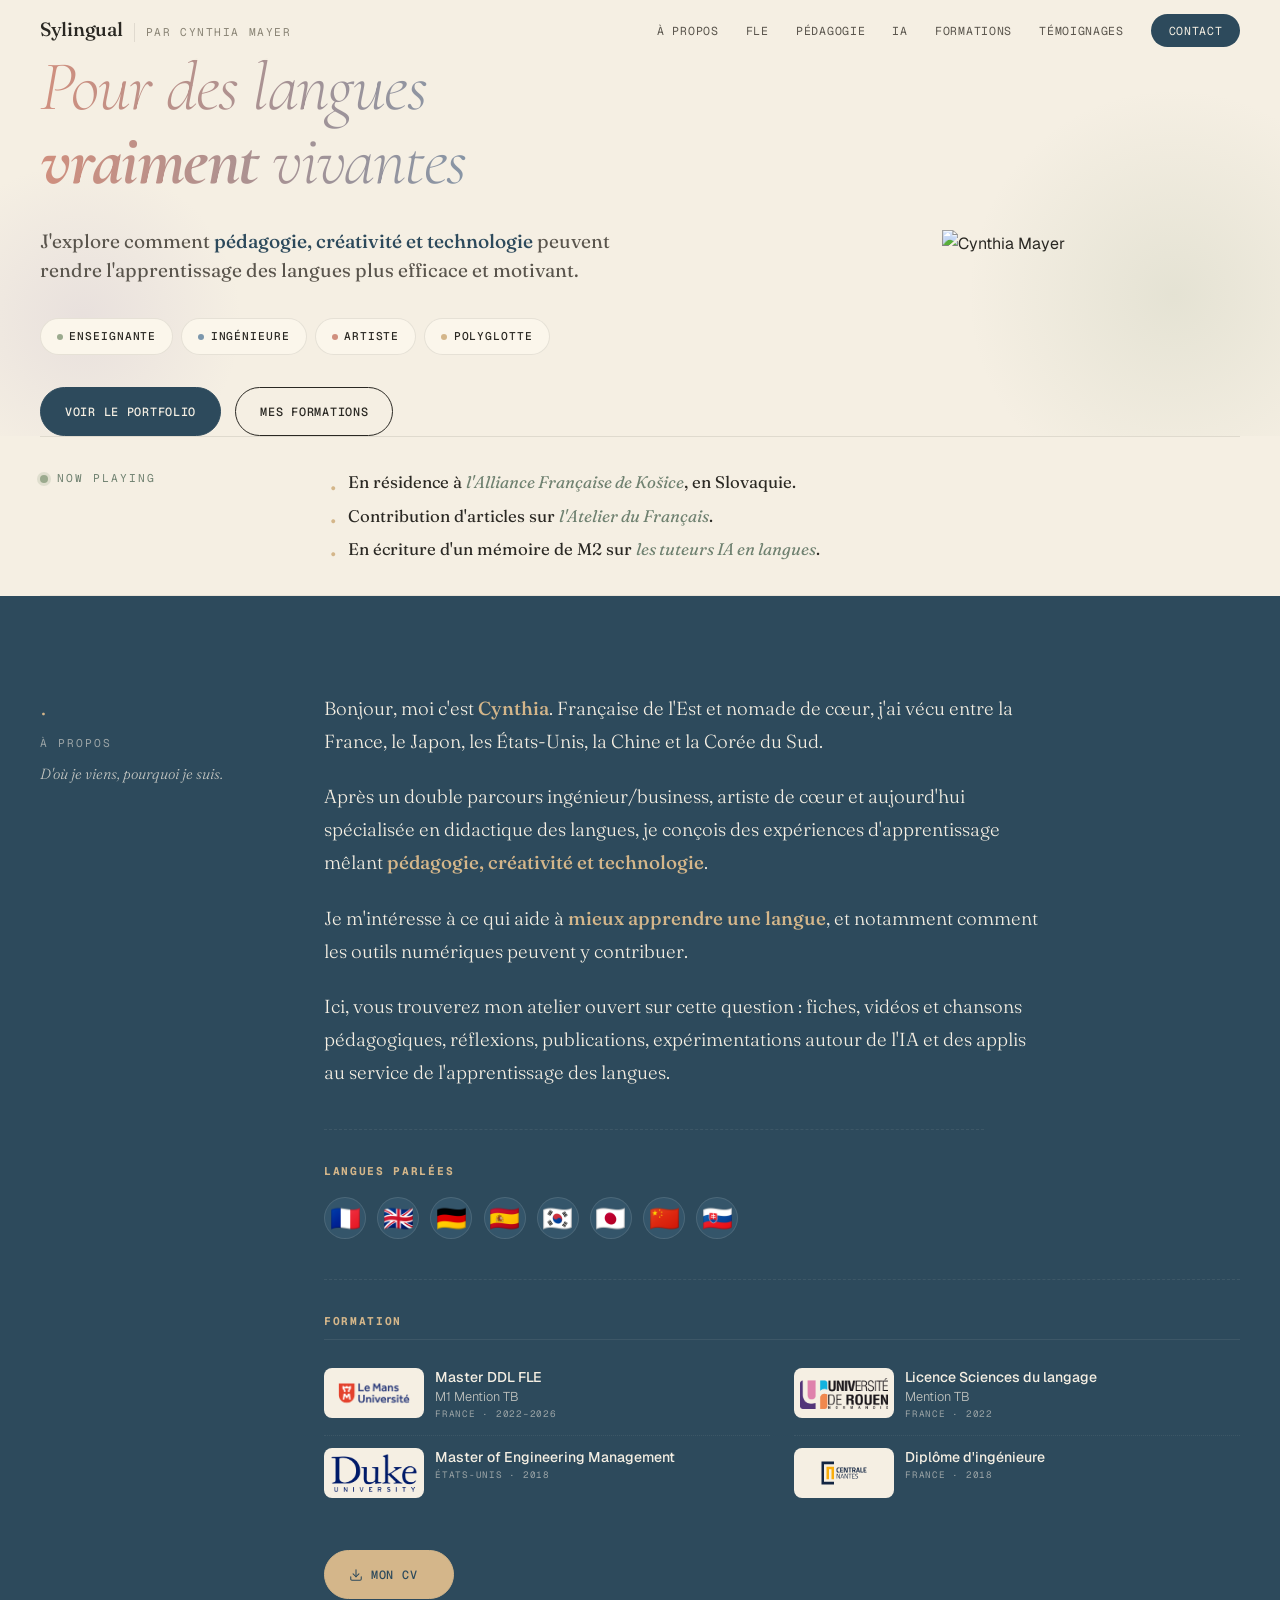
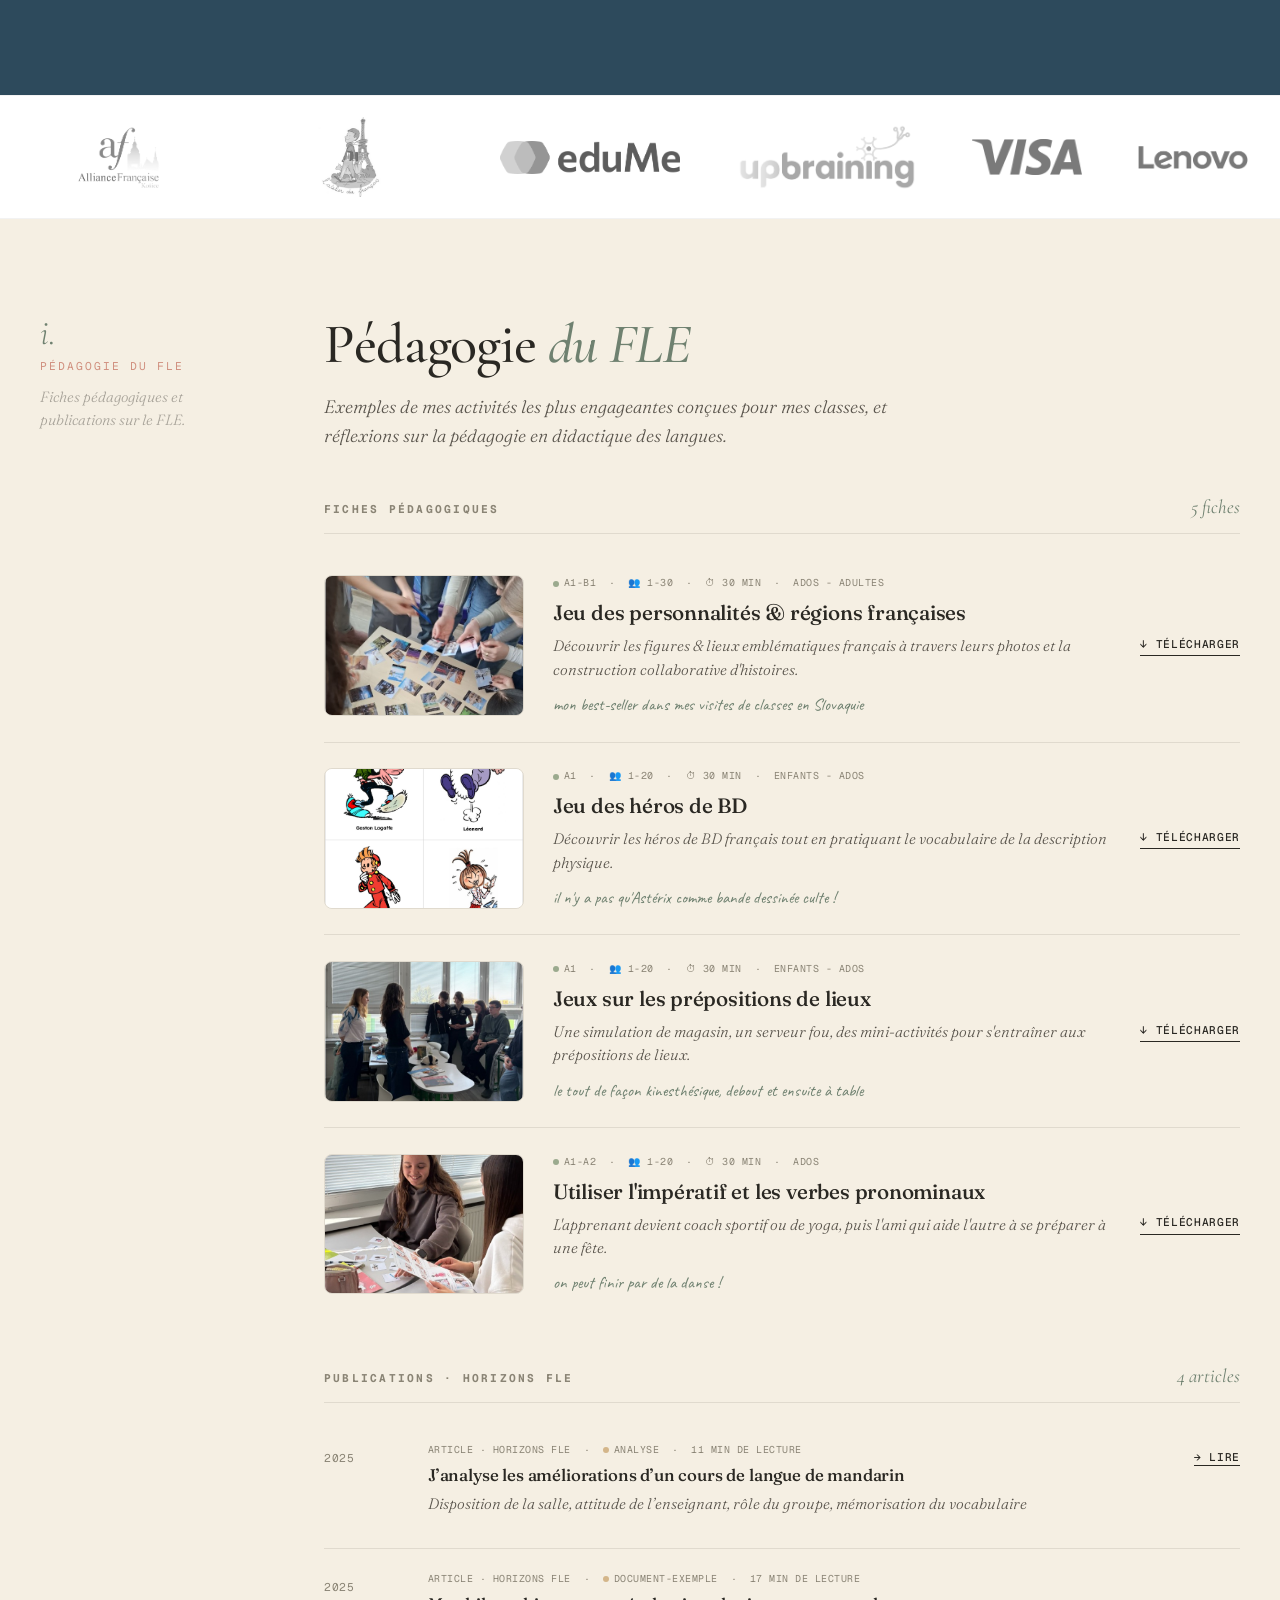
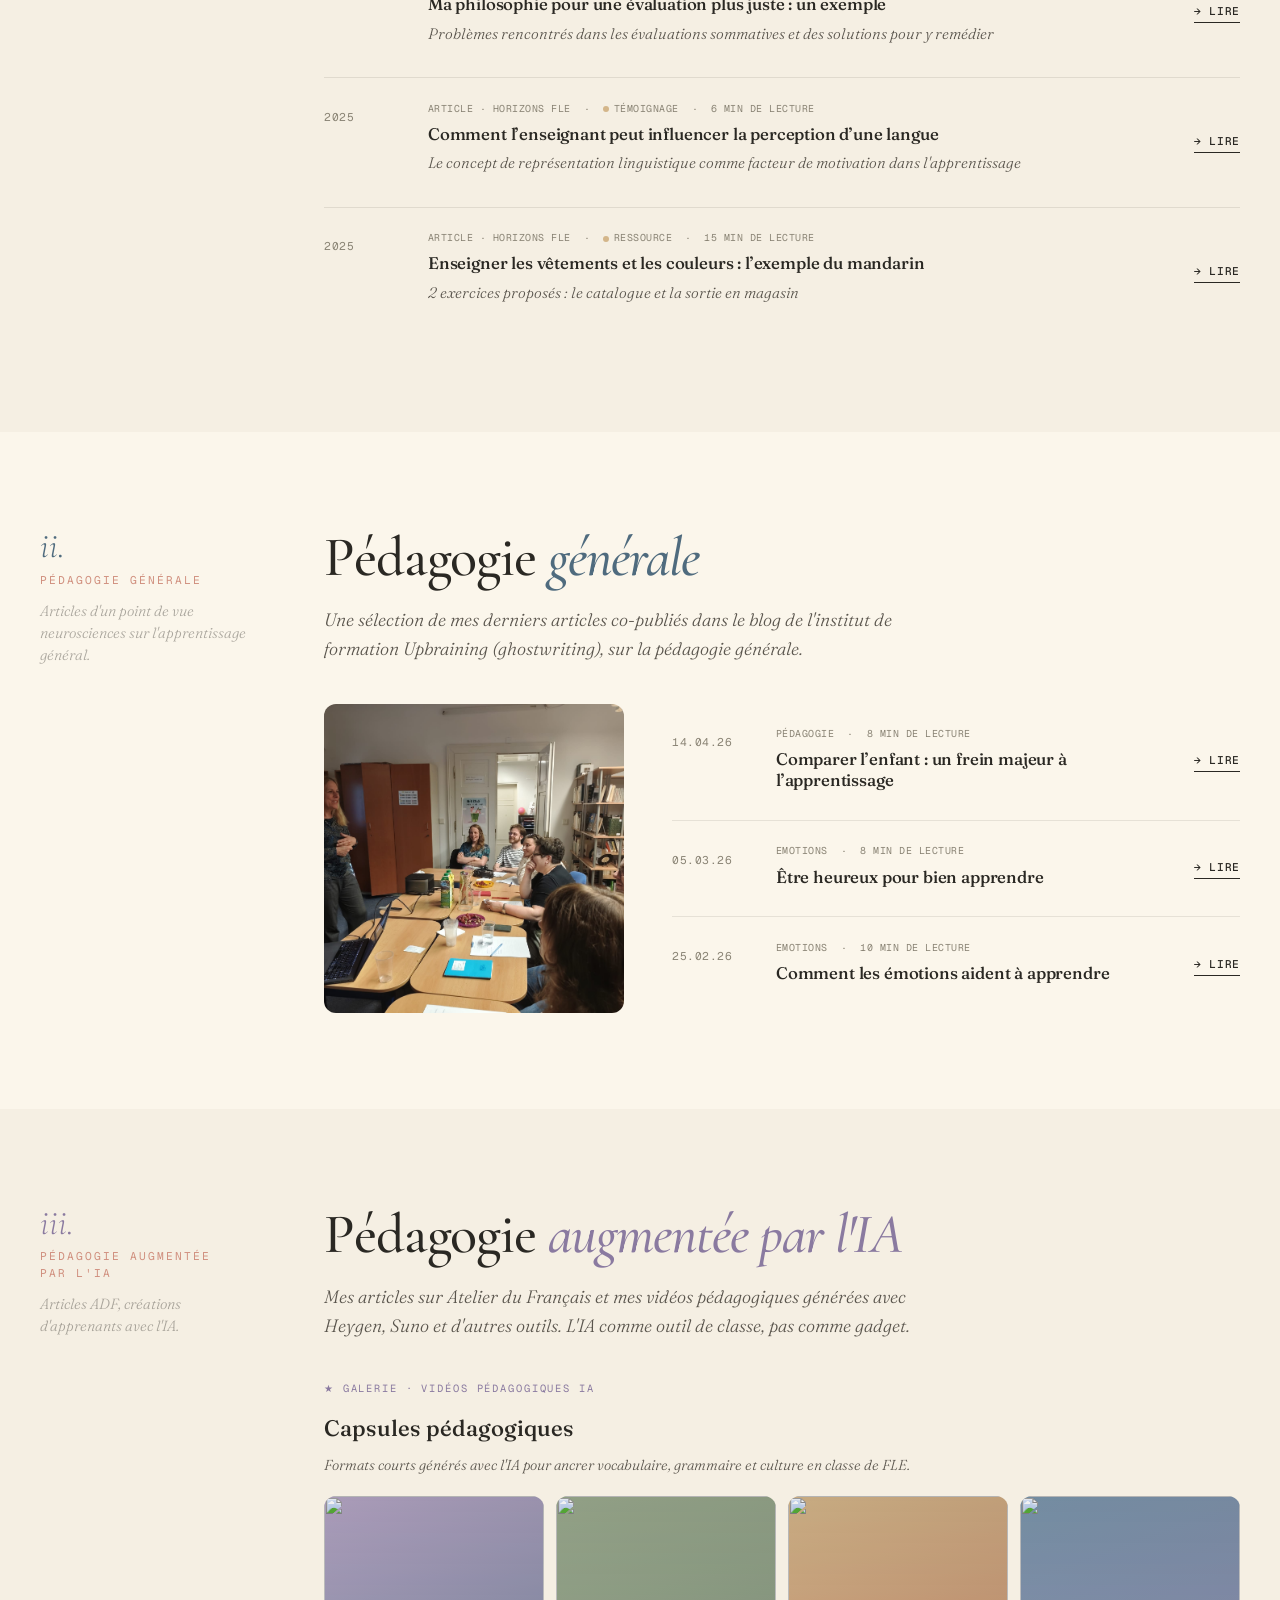
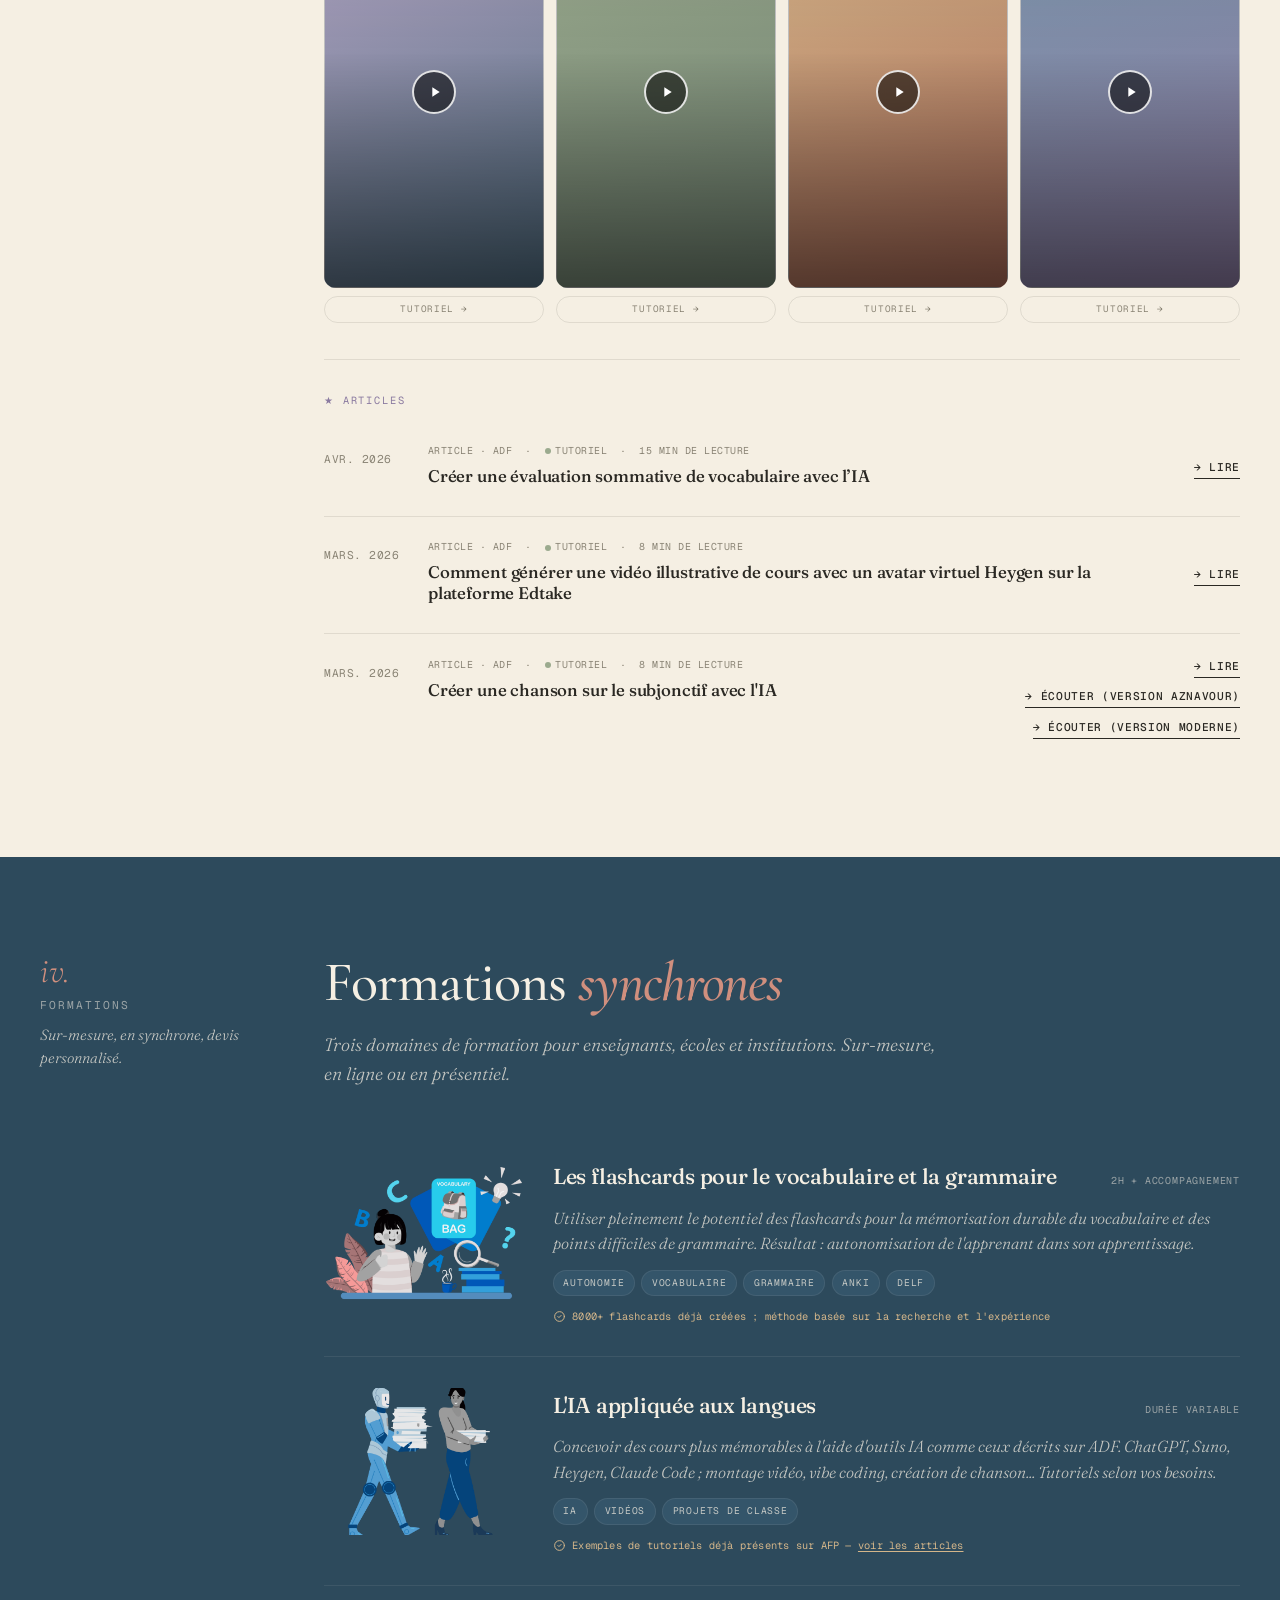
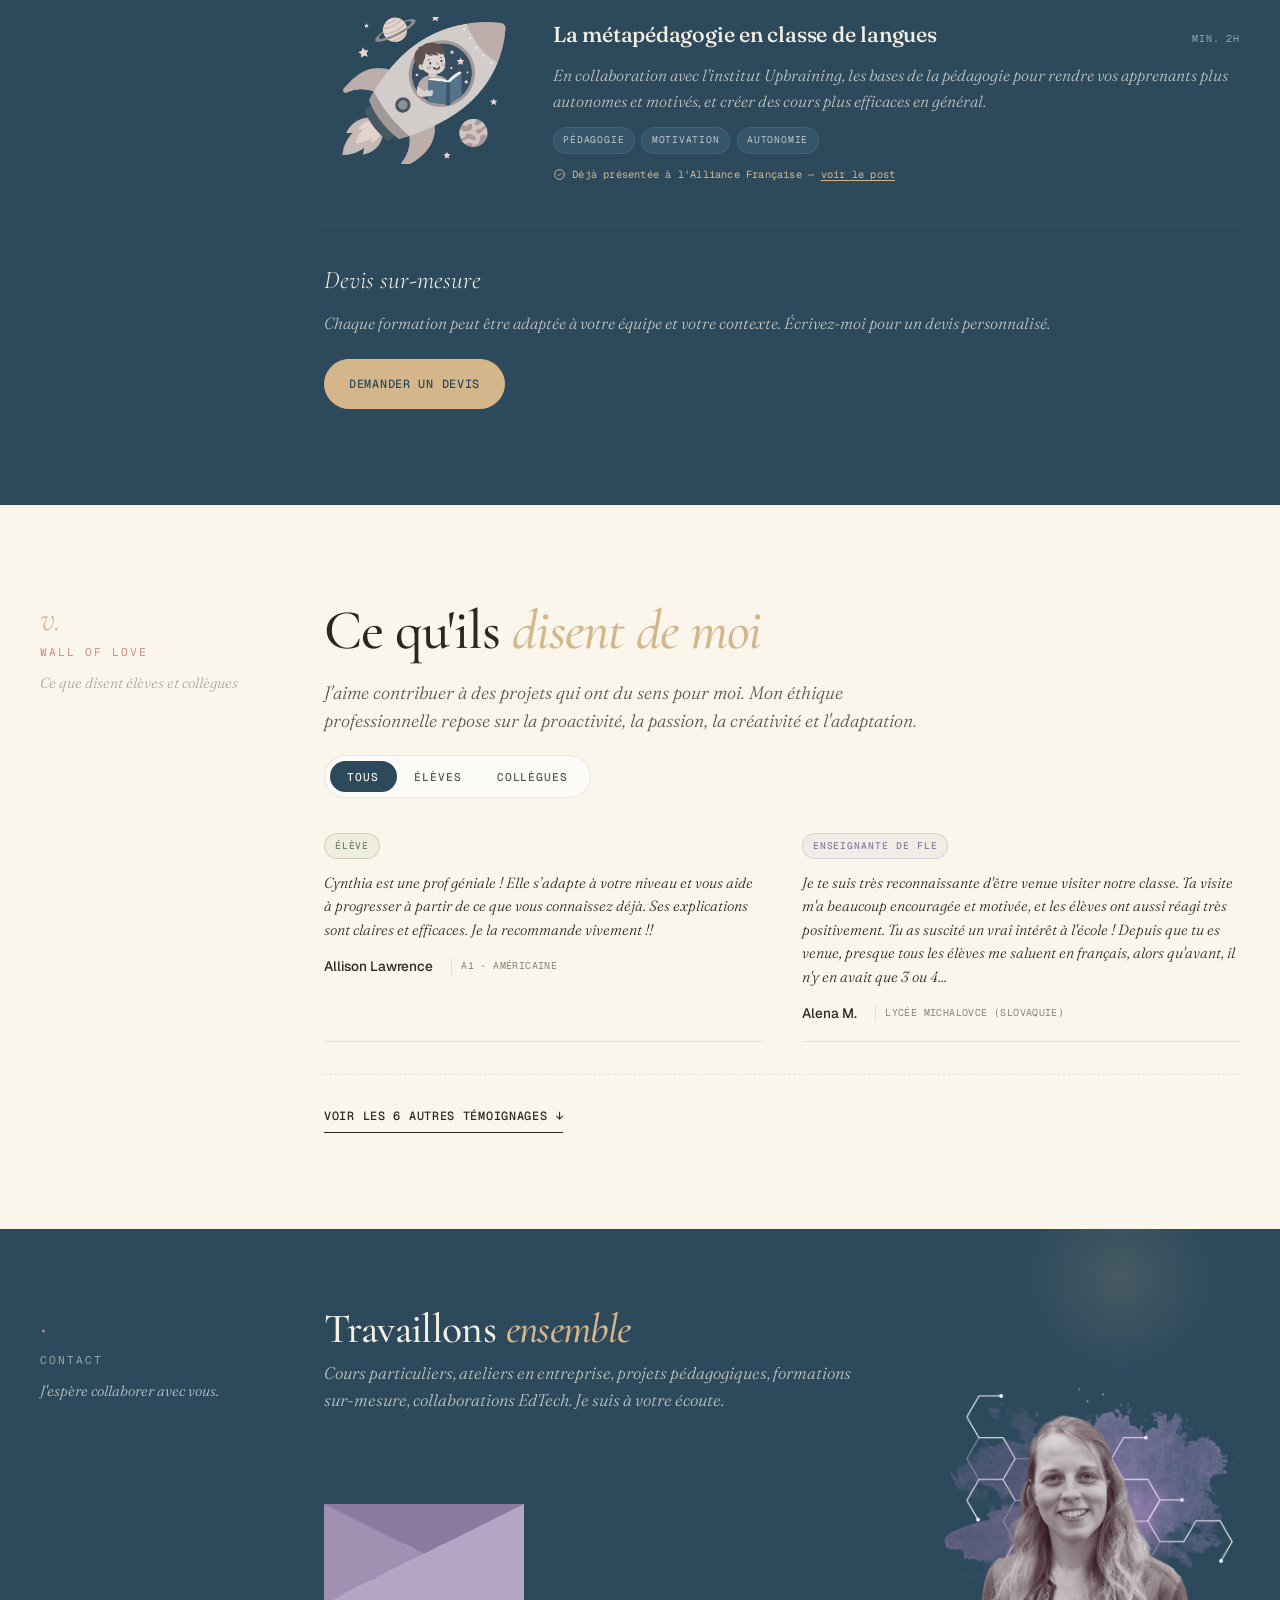
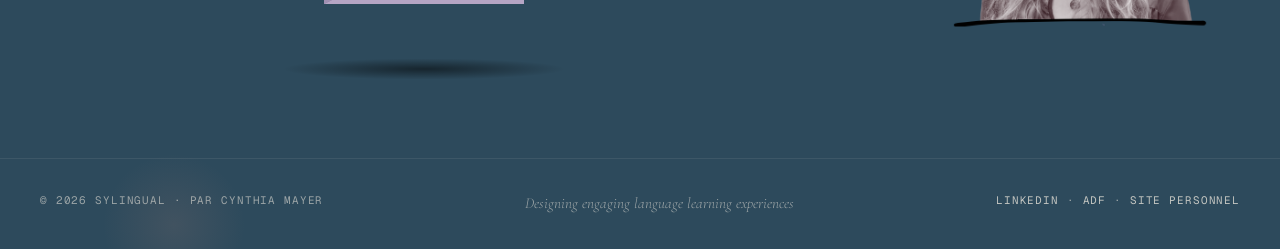
==== commit 62f4be86: "Update index.html" ====
--- a/index.html
+++ b/index.html
@@ -13,10 +13,10 @@
 
 <!-- ===== OPEN GRAPH — partage LinkedIn, WhatsApp, iMessage, etc. ===== -->
 <meta property="og:type"        content="website" />
-<meta property="og:url"         content="https://sylingual.fr/" />
+<meta property="og:url"         content="https://sylingual.github.io/website" />
 <meta property="og:title"       content="Sylingual · par Cynthia Mayer" />
 <meta property="og:description" content="Designing engaging language learning experiences" />
-<meta property="og:image"       content="https://sylingual.fr/hero-image-sylingual.png" /><!-- image 1200×630 px recommandée -->
+<meta property="og:image"       content="images/hero-image-sylingual-jpg.jpg" /><!-- image 1200×630 px recommandée -->
 <!-- Twitter / X Card (optionnel, reprend og: si absent) -->
 <meta name="twitter:card"       content="summary_large_image" />
 <!-- ==================================================================== -->
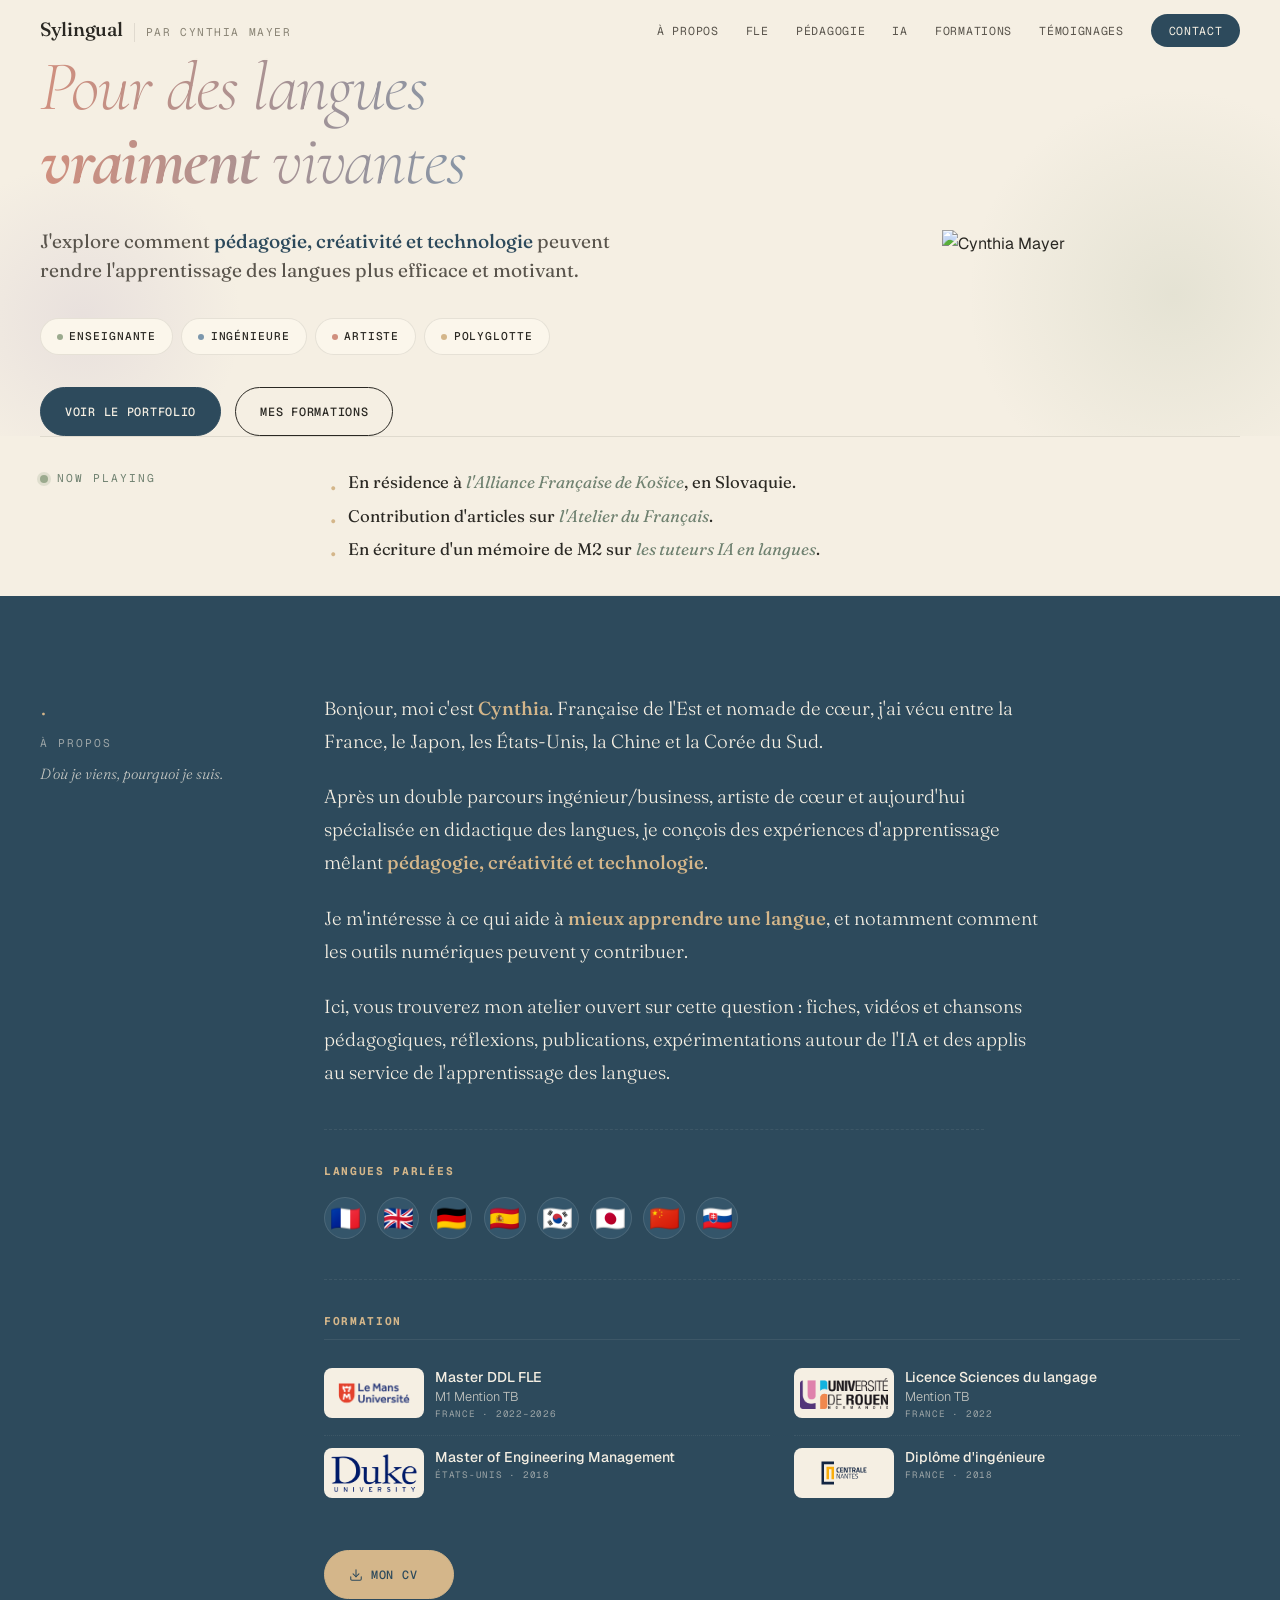
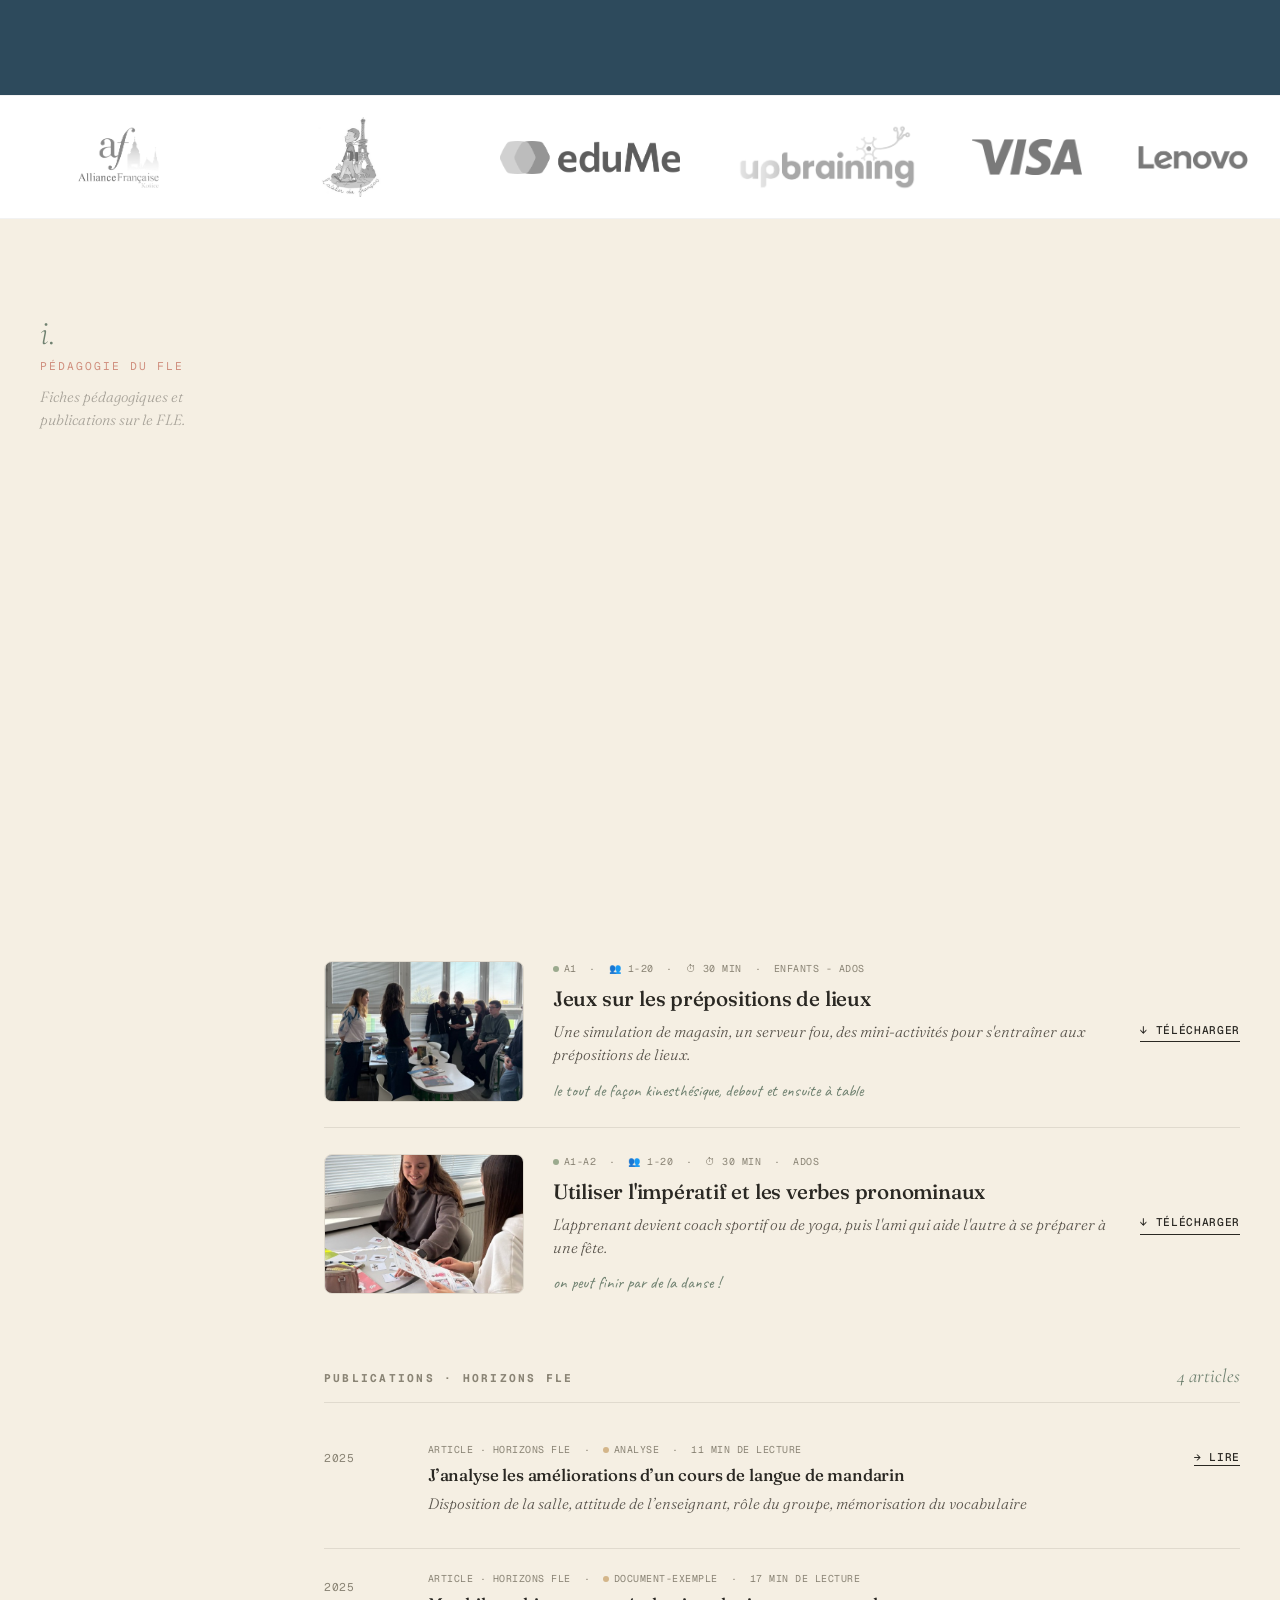
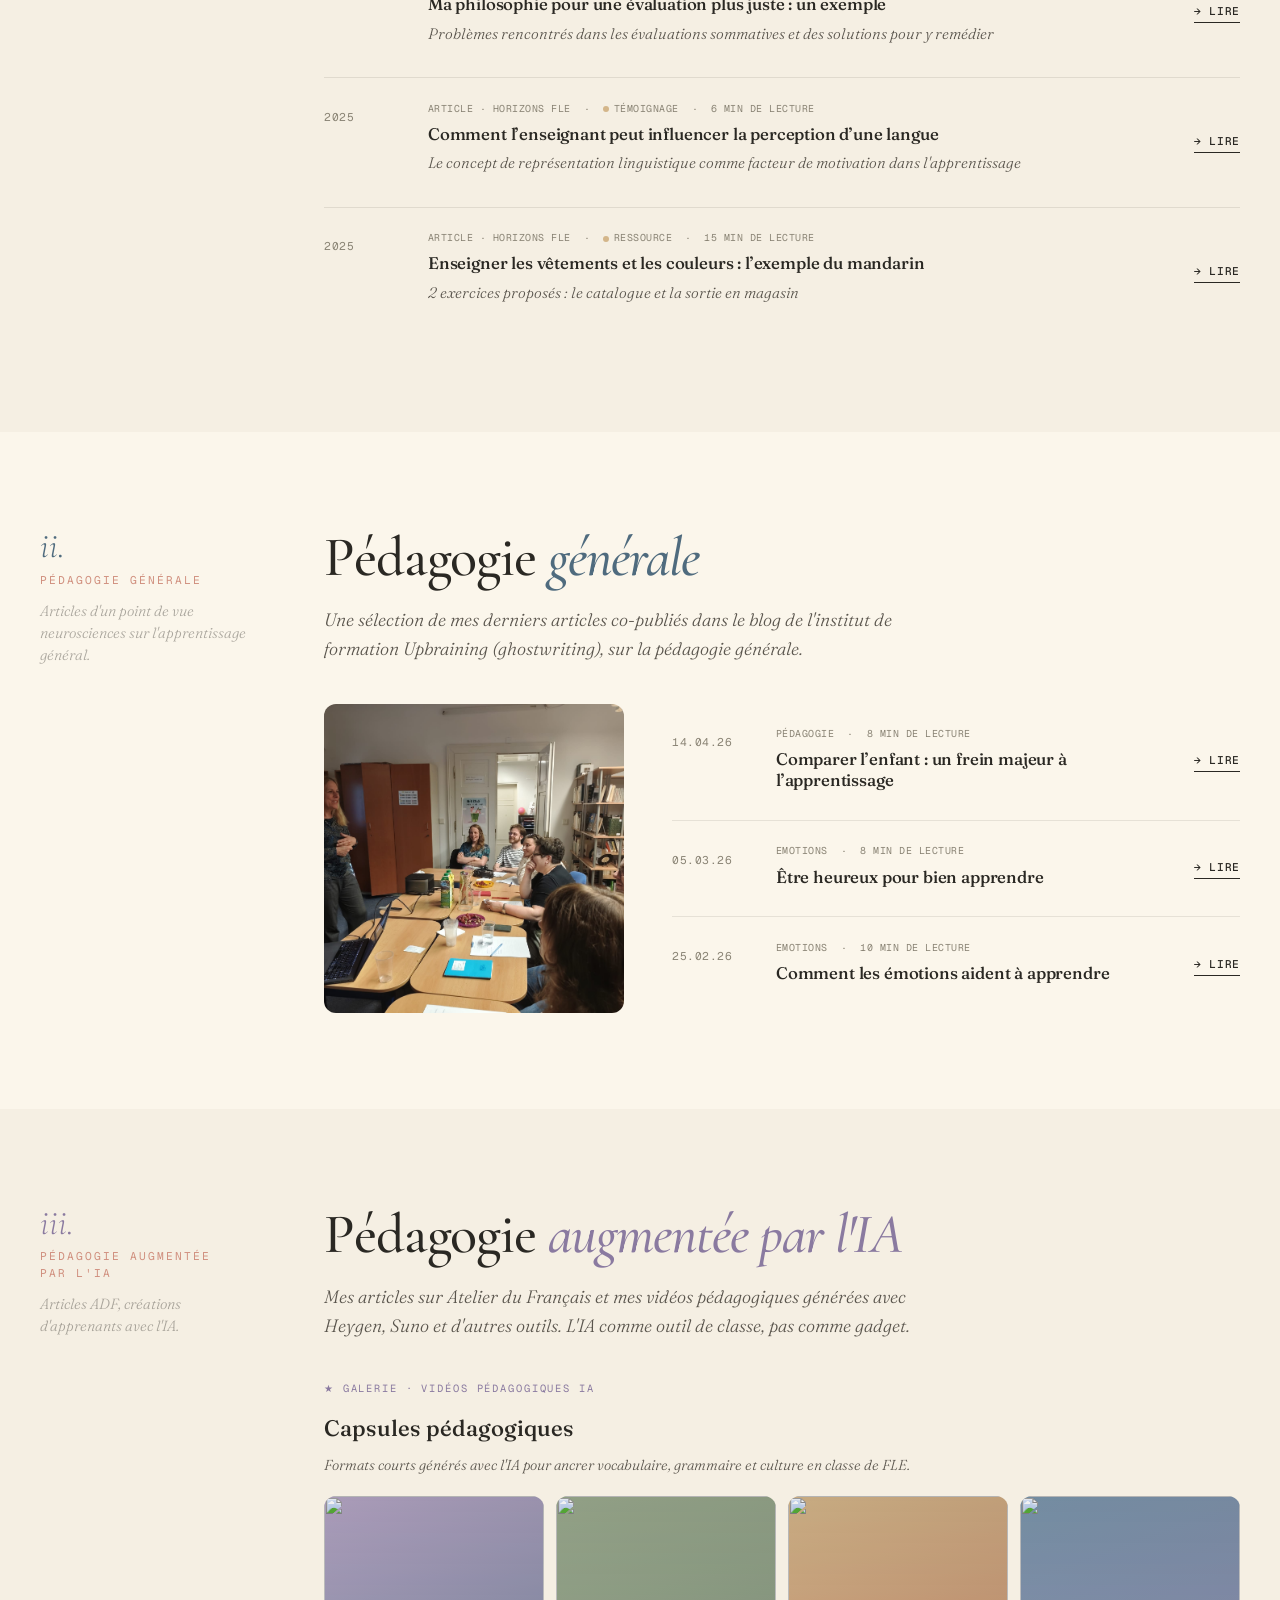
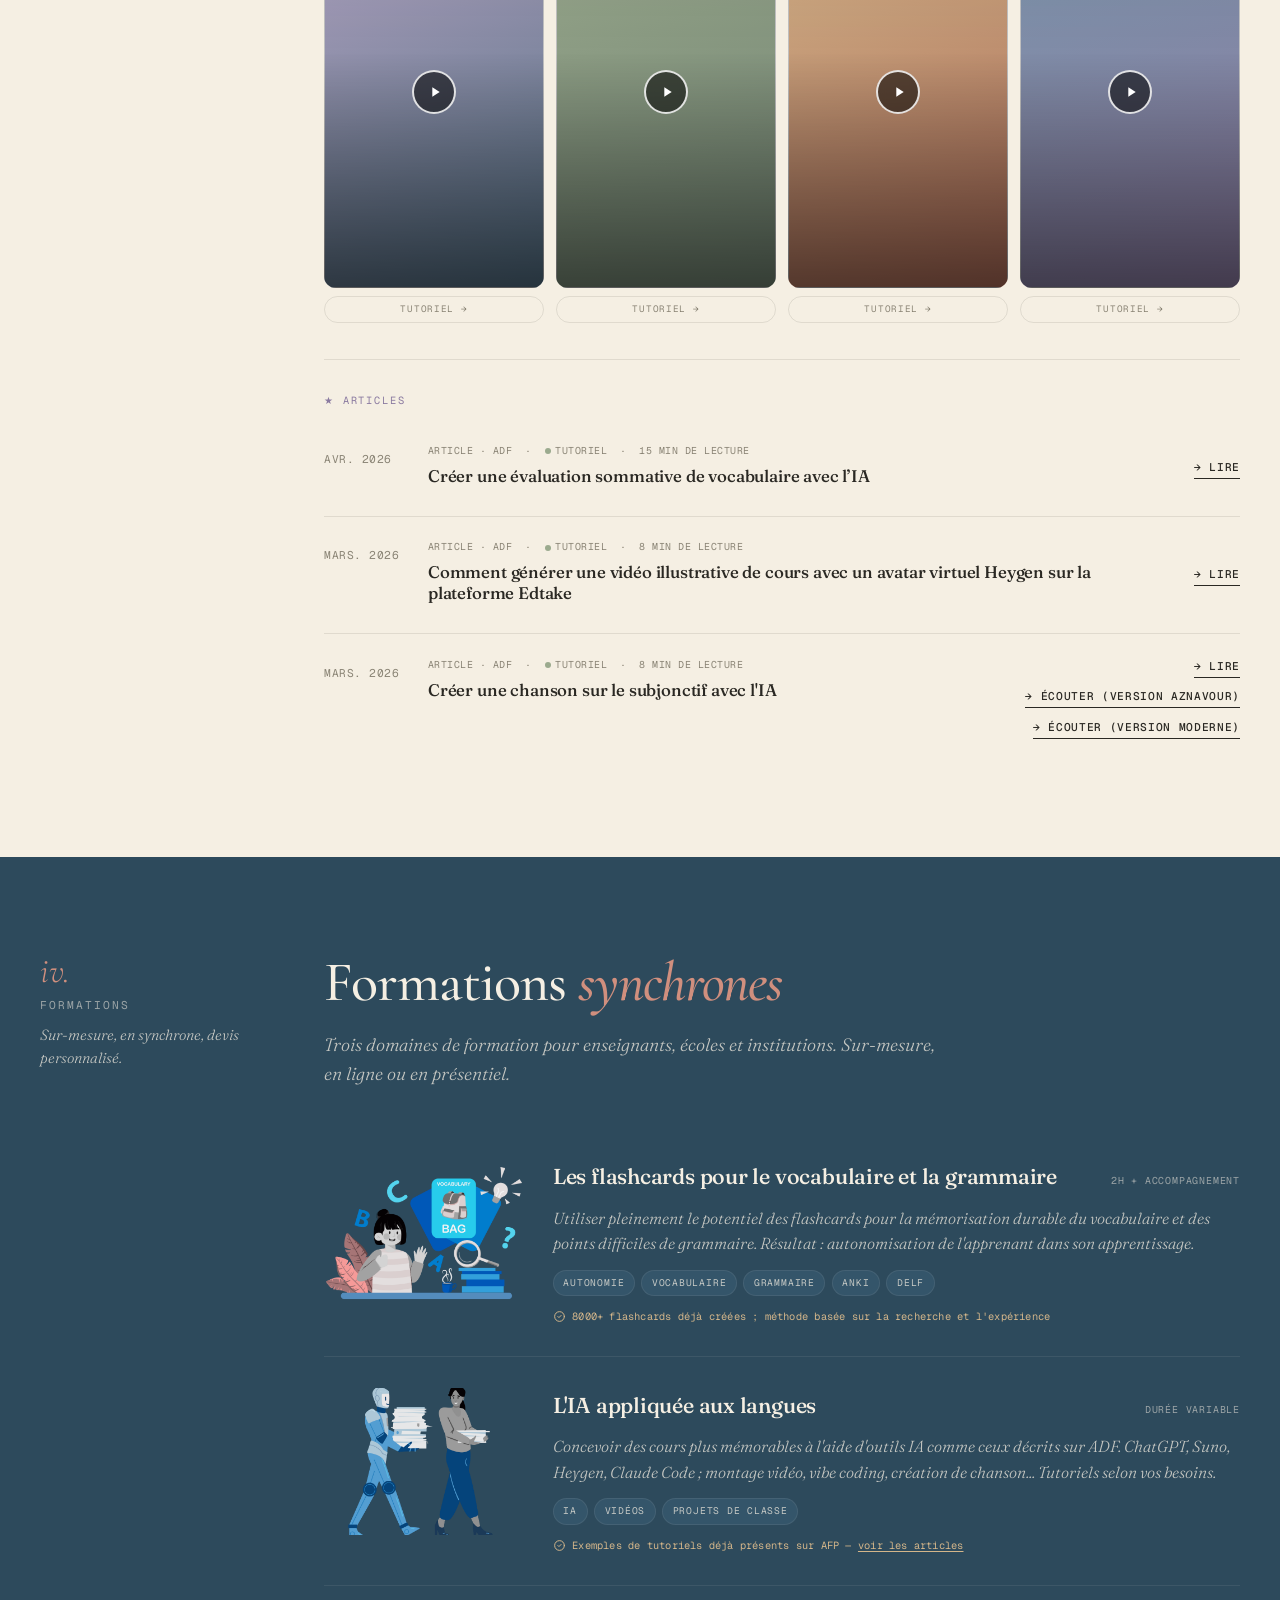
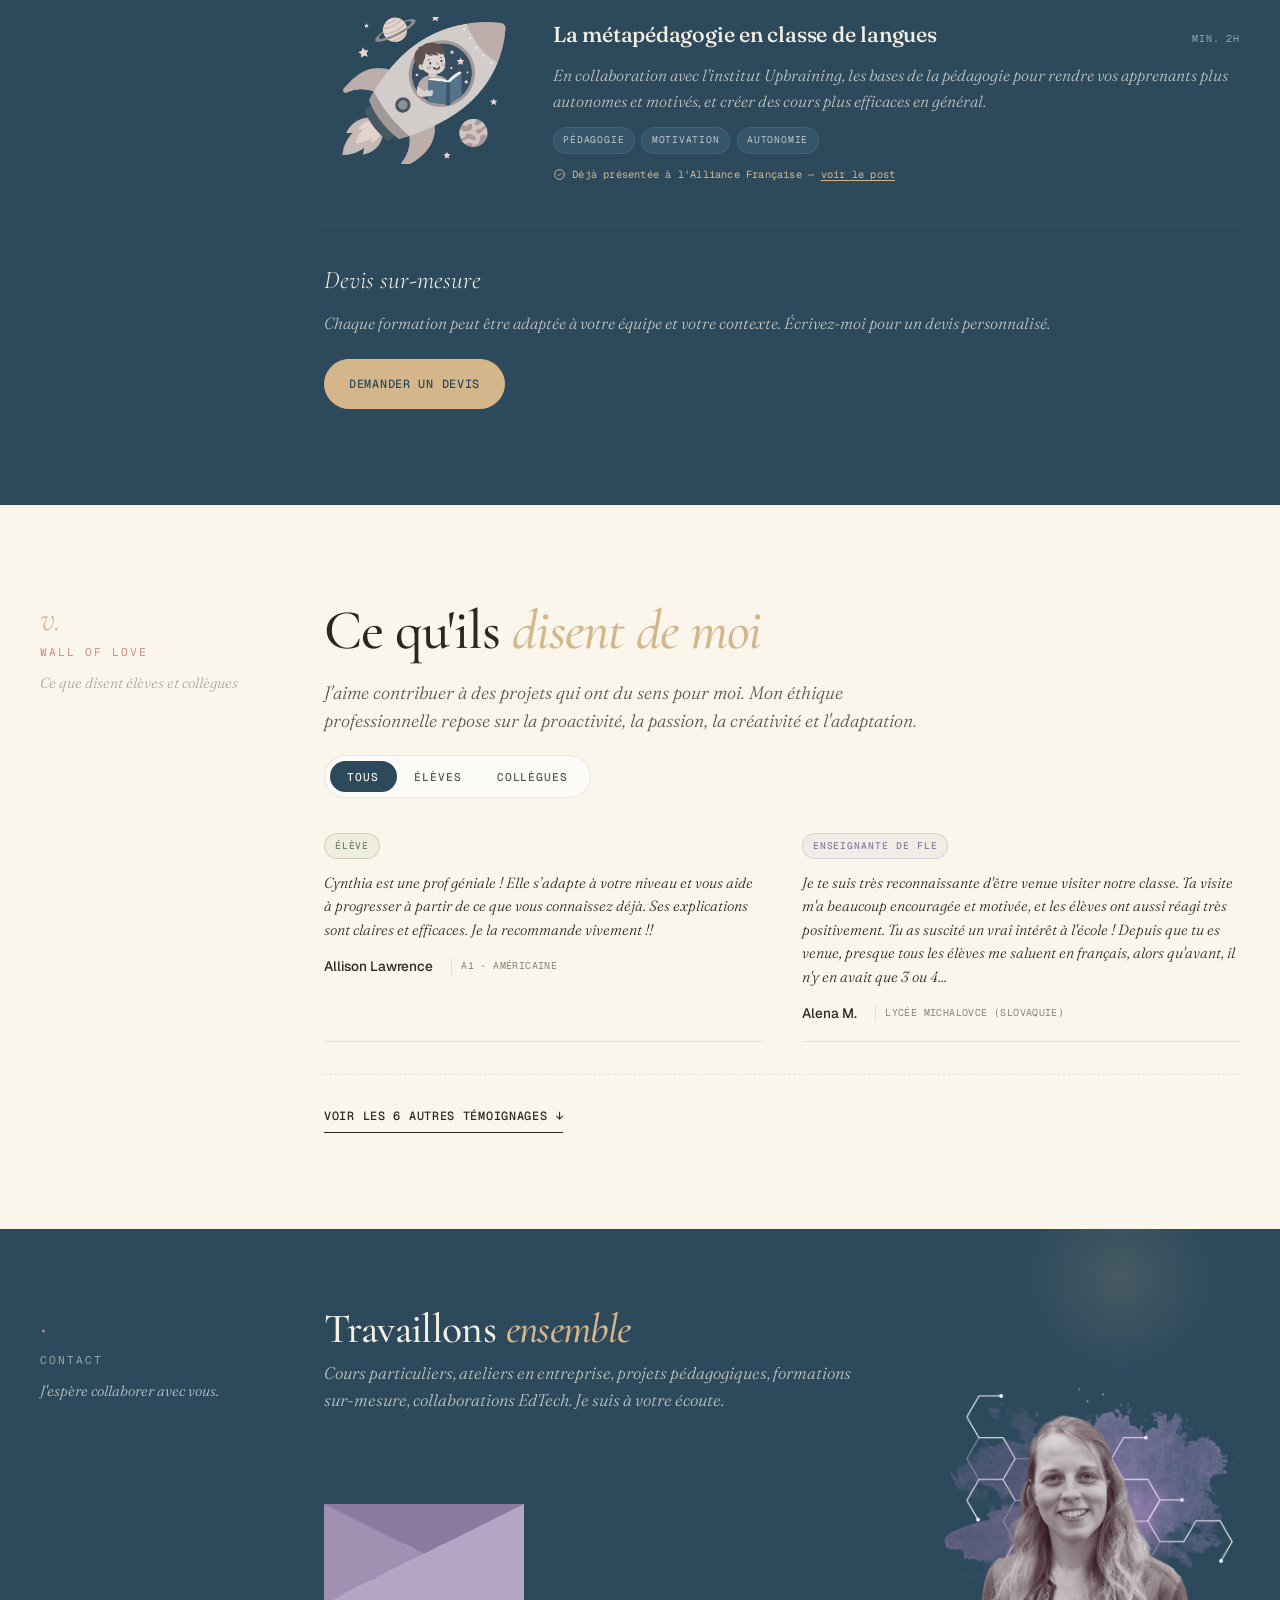
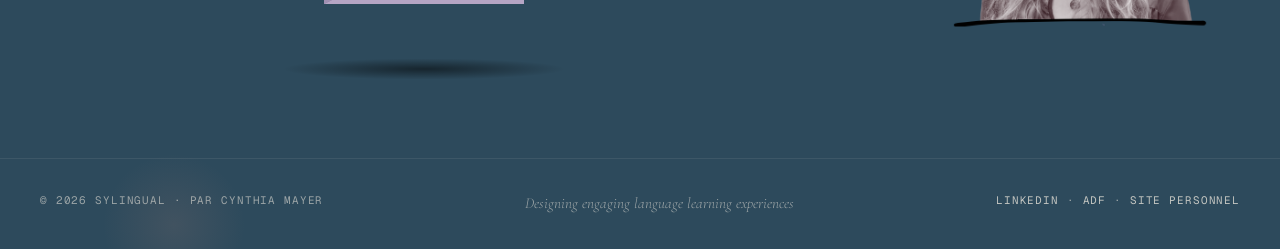
==== commit cca4459e: "Update index.html" ====
--- a/index.html
+++ b/index.html
@@ -16,7 +16,7 @@
 <meta property="og:url"         content="https://sylingual.github.io/website" />
 <meta property="og:title"       content="Sylingual · par Cynthia Mayer" />
 <meta property="og:description" content="Designing engaging language learning experiences" />
-<meta property="og:image"       content="images/hero-image-sylingual-jpg.jpg" /><!-- image 1200×630 px recommandée -->
+<meta property="og:image"       content="images/hero_image_sylingual_jpg.jpg" /><!-- image 1200×630 px recommandée -->
 <!-- Twitter / X Card (optionnel, reprend og: si absent) -->
 <meta name="twitter:card"       content="summary_large_image" />
 <!-- ==================================================================== -->
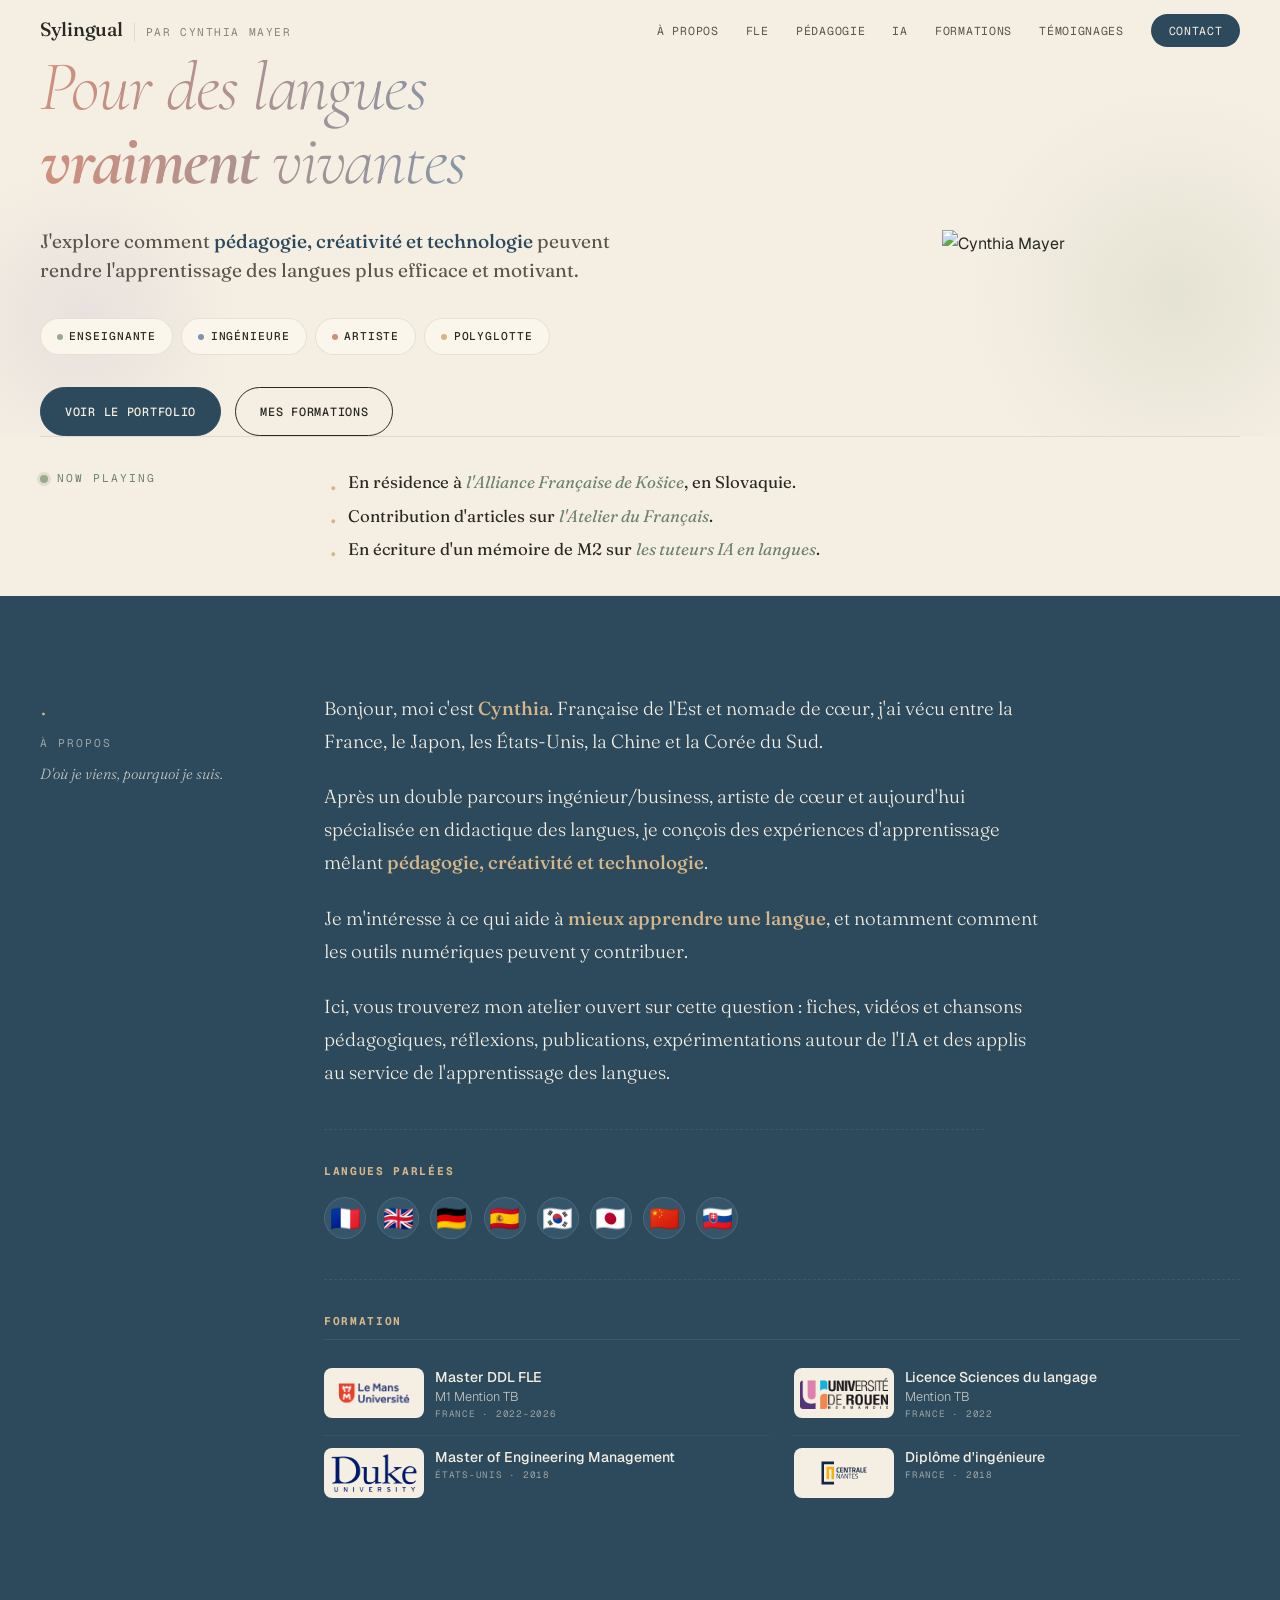
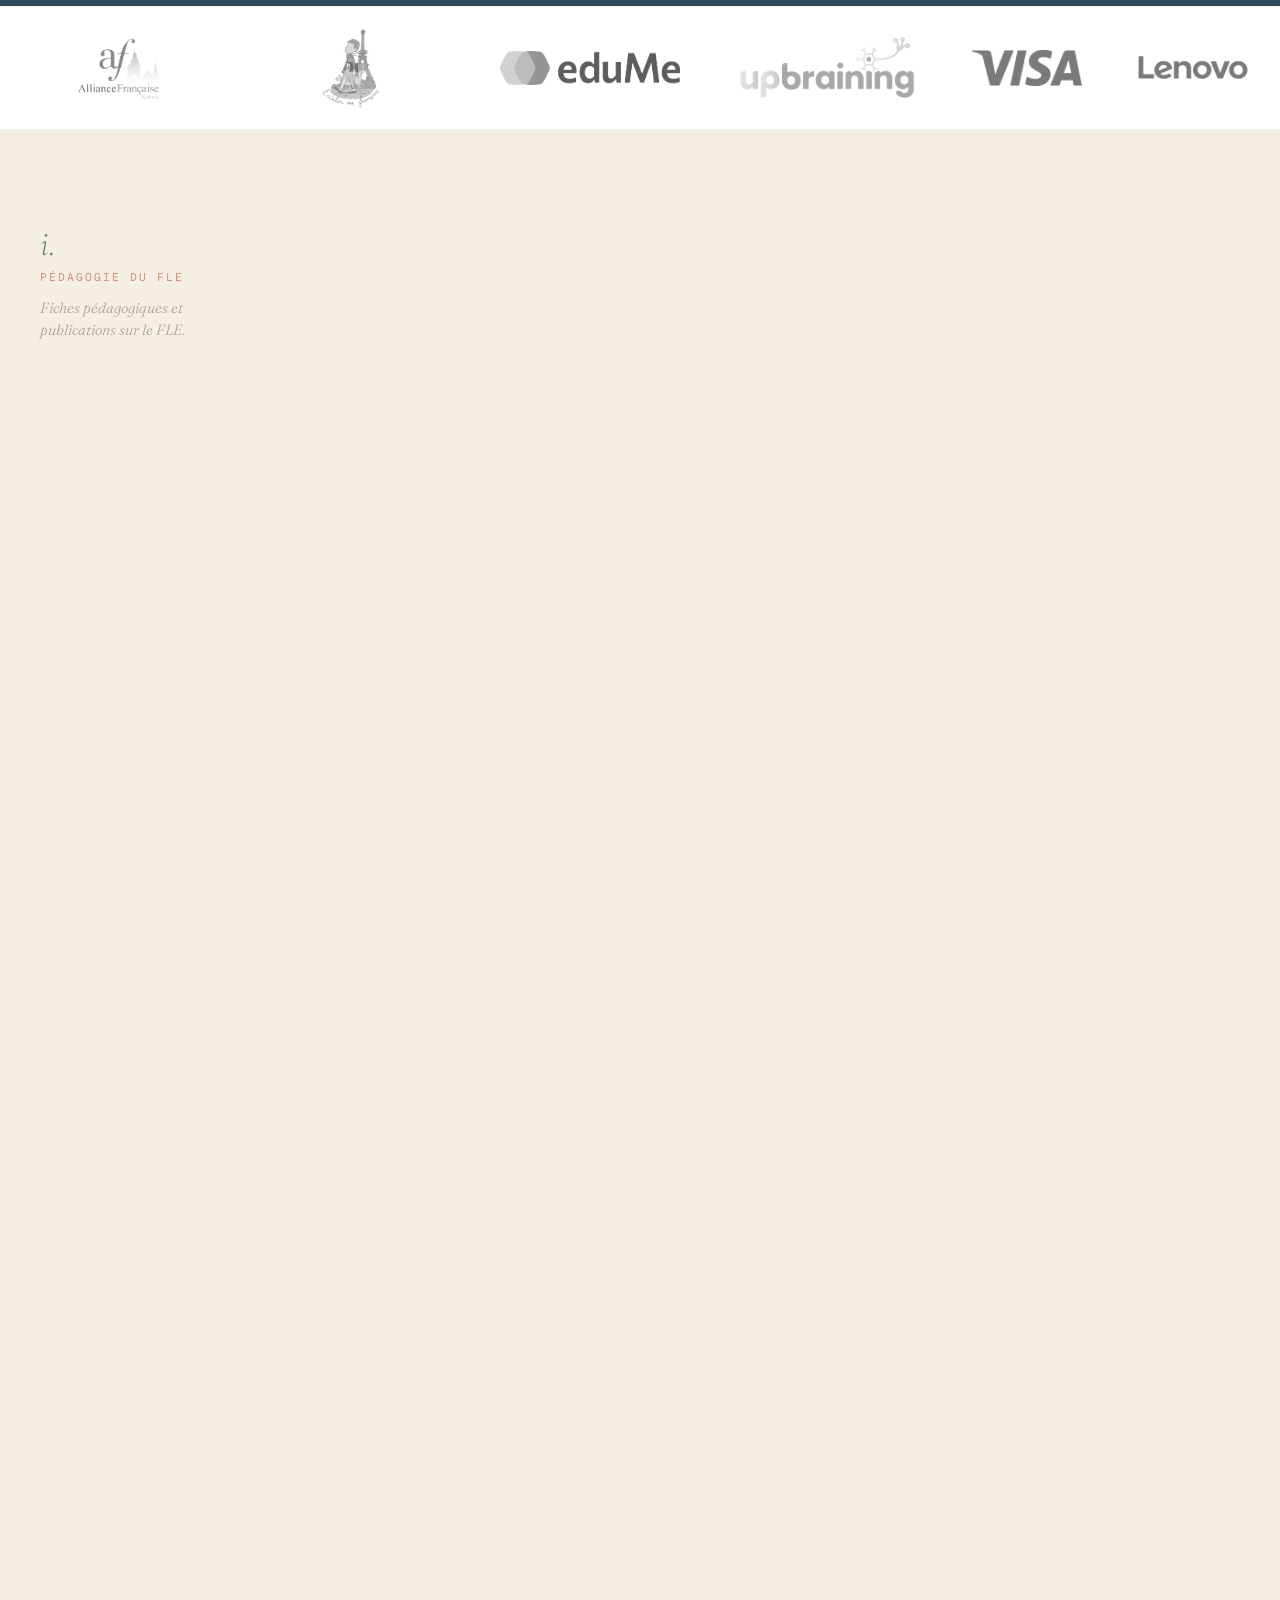
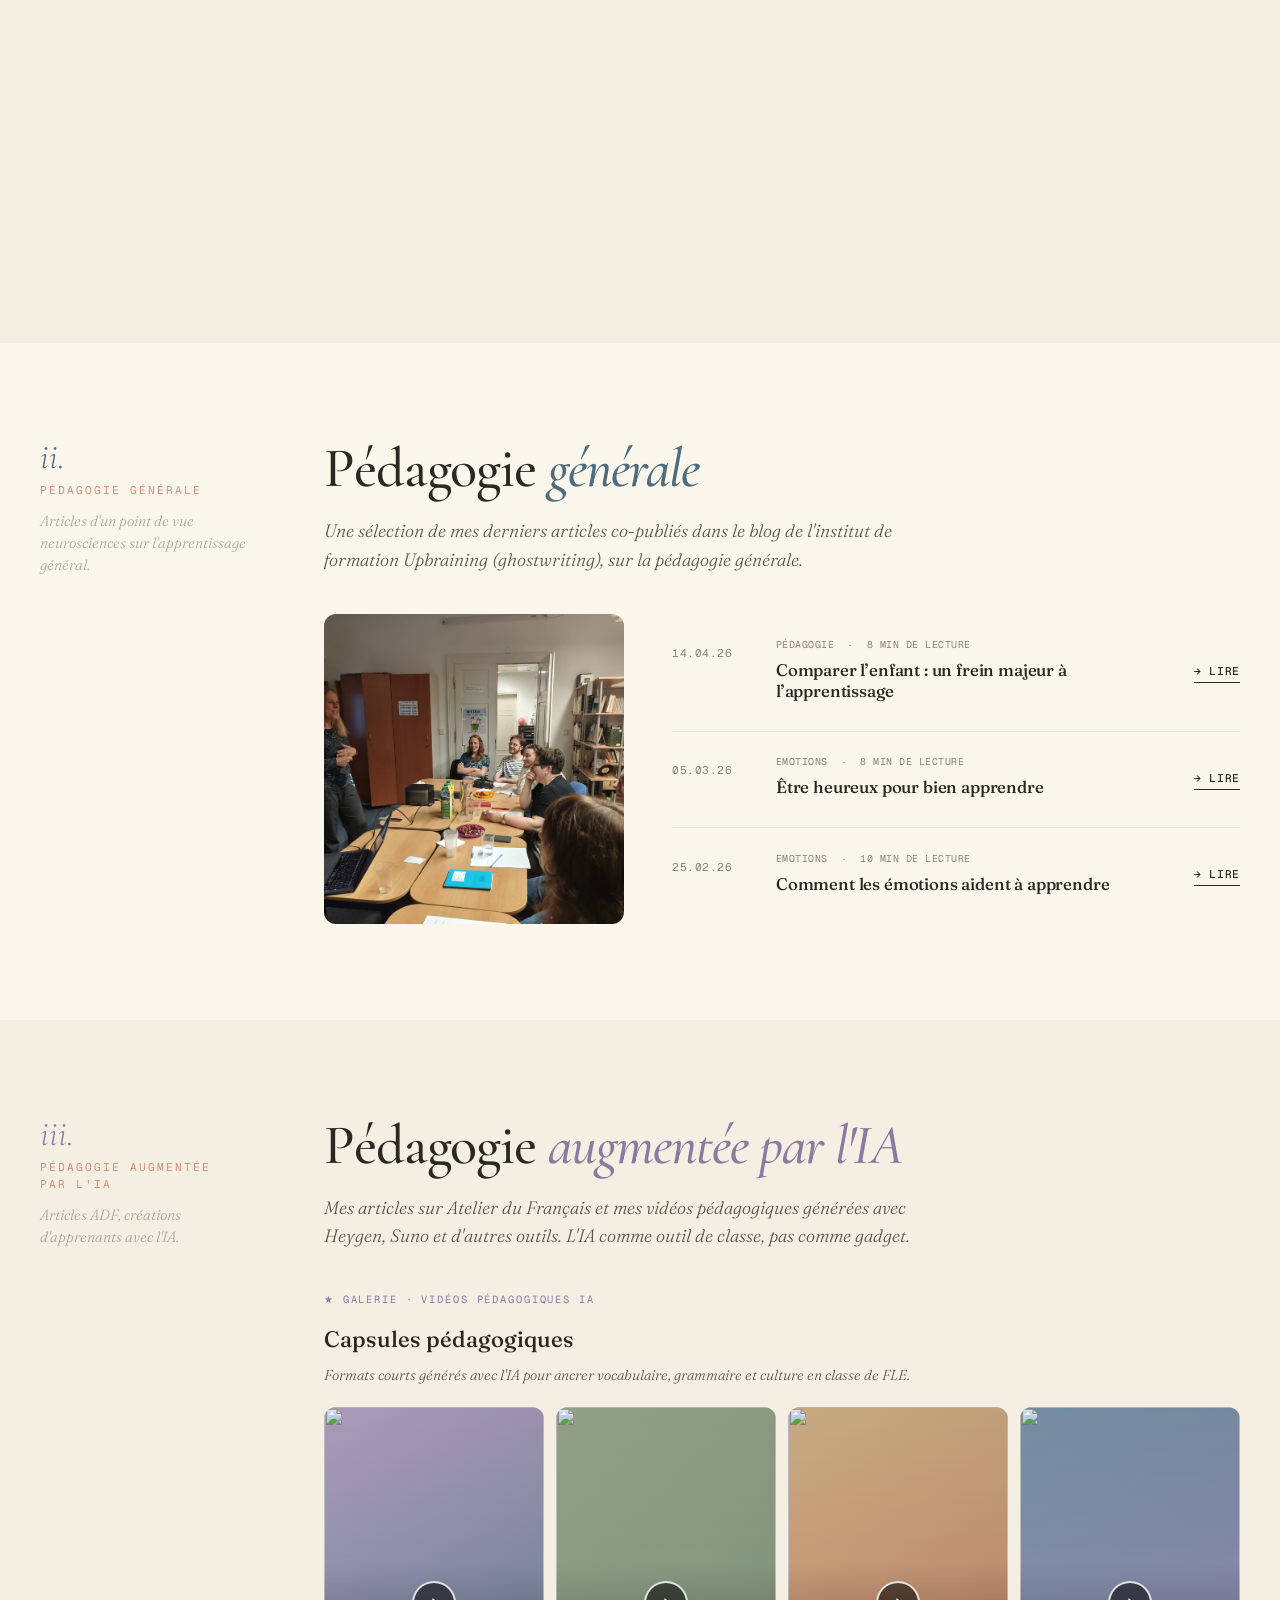
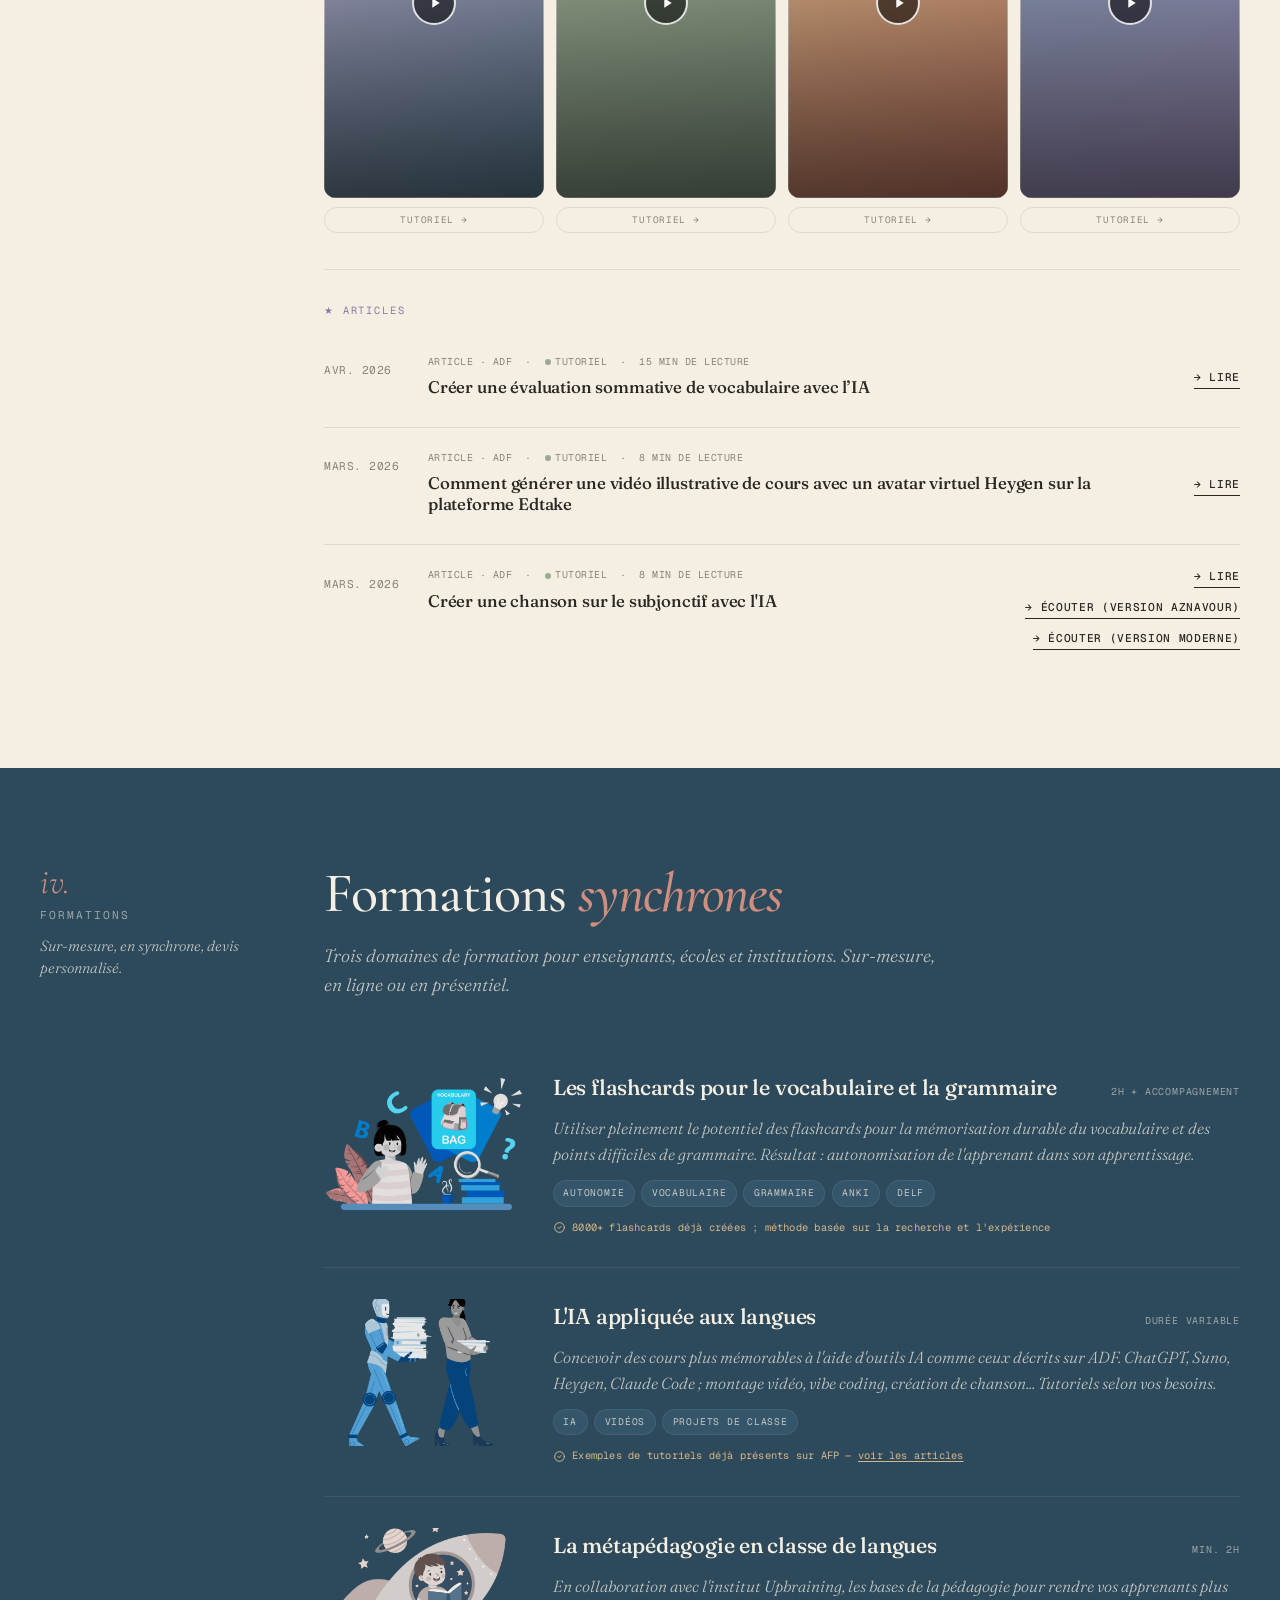
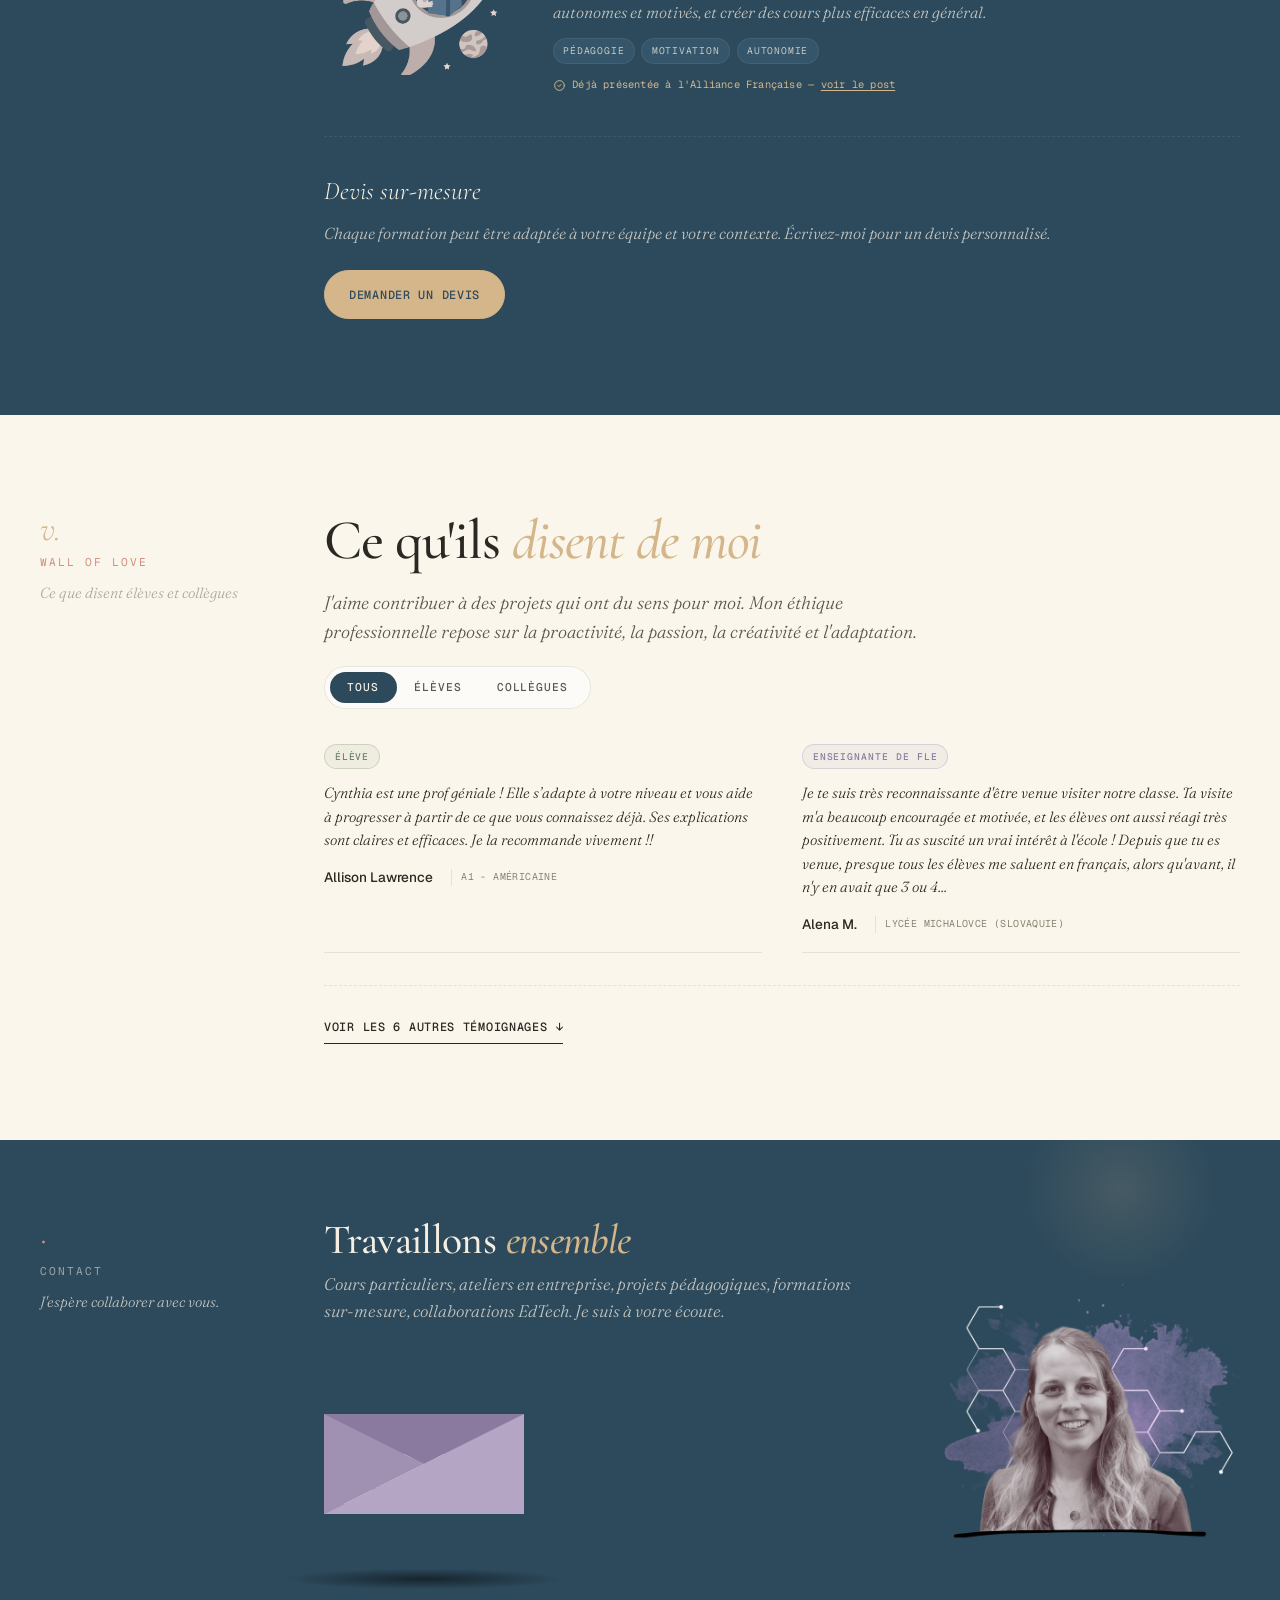
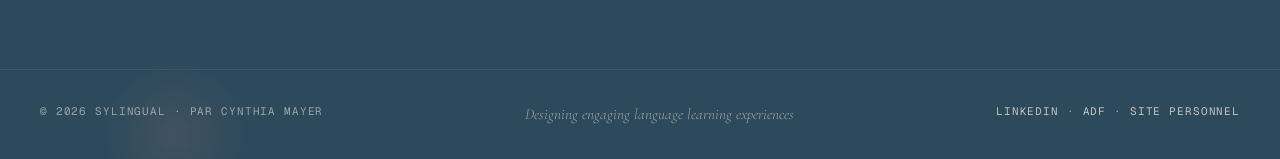
==== commit e1054b61: "removed CV" ====
--- a/index.html
+++ b/index.html
@@ -2566,10 +2566,6 @@
 
             </div>
           </div>
-          <a href="/CynthiaMAYER_CV_2026.pdf" download class="btn primary about-cv-btn">
-                <svg viewBox="0 0 24 24" fill="none" stroke="currentColor" stroke-width="1.8" stroke-linecap="round" stroke-linejoin="round" style="width:14px;height:14px"><path d="M21 15v4a2 2 0 0 1-2 2H5a2 2 0 0 1-2-2v-4"/><polyline points="7 10 12 15 17 10"/><line x1="12" y1="15" x2="12" y2="3"/></svg>
-                Mon CV
-              </a>
         </div>
       </div>
     </div>
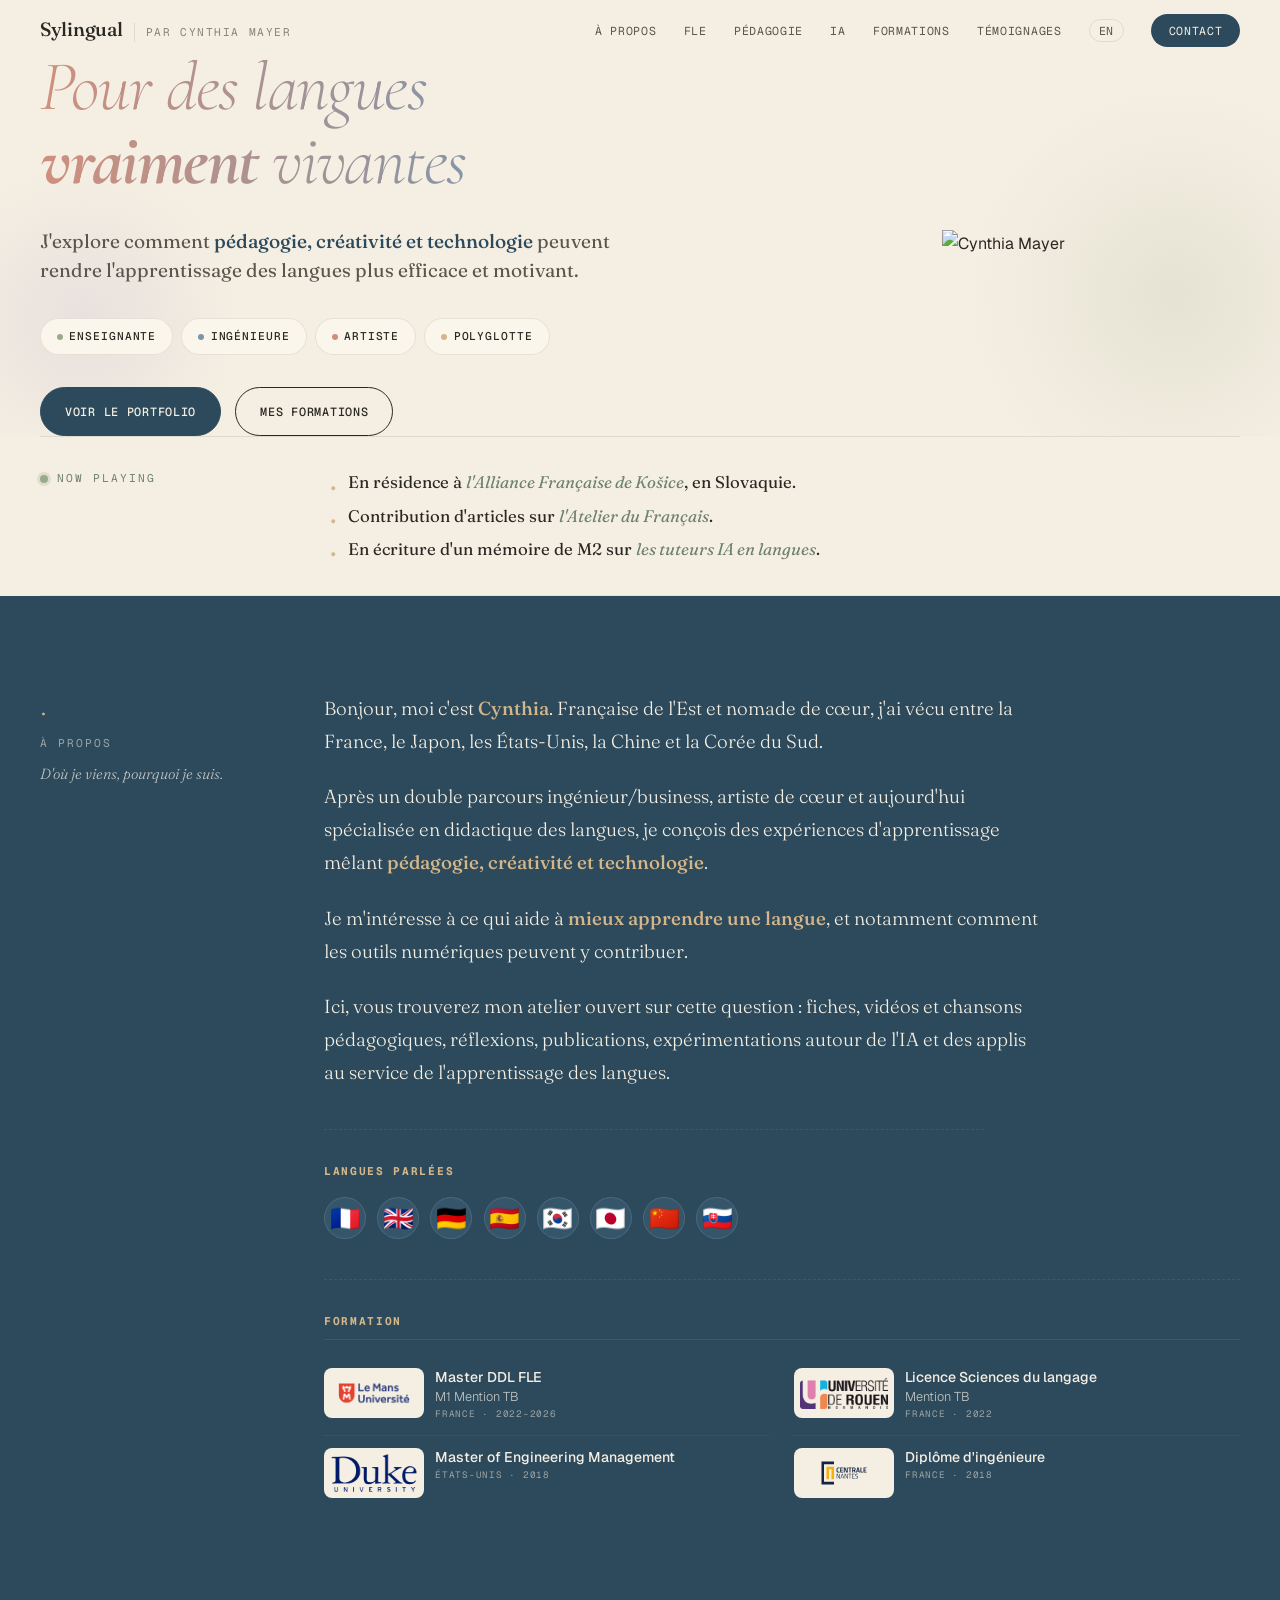
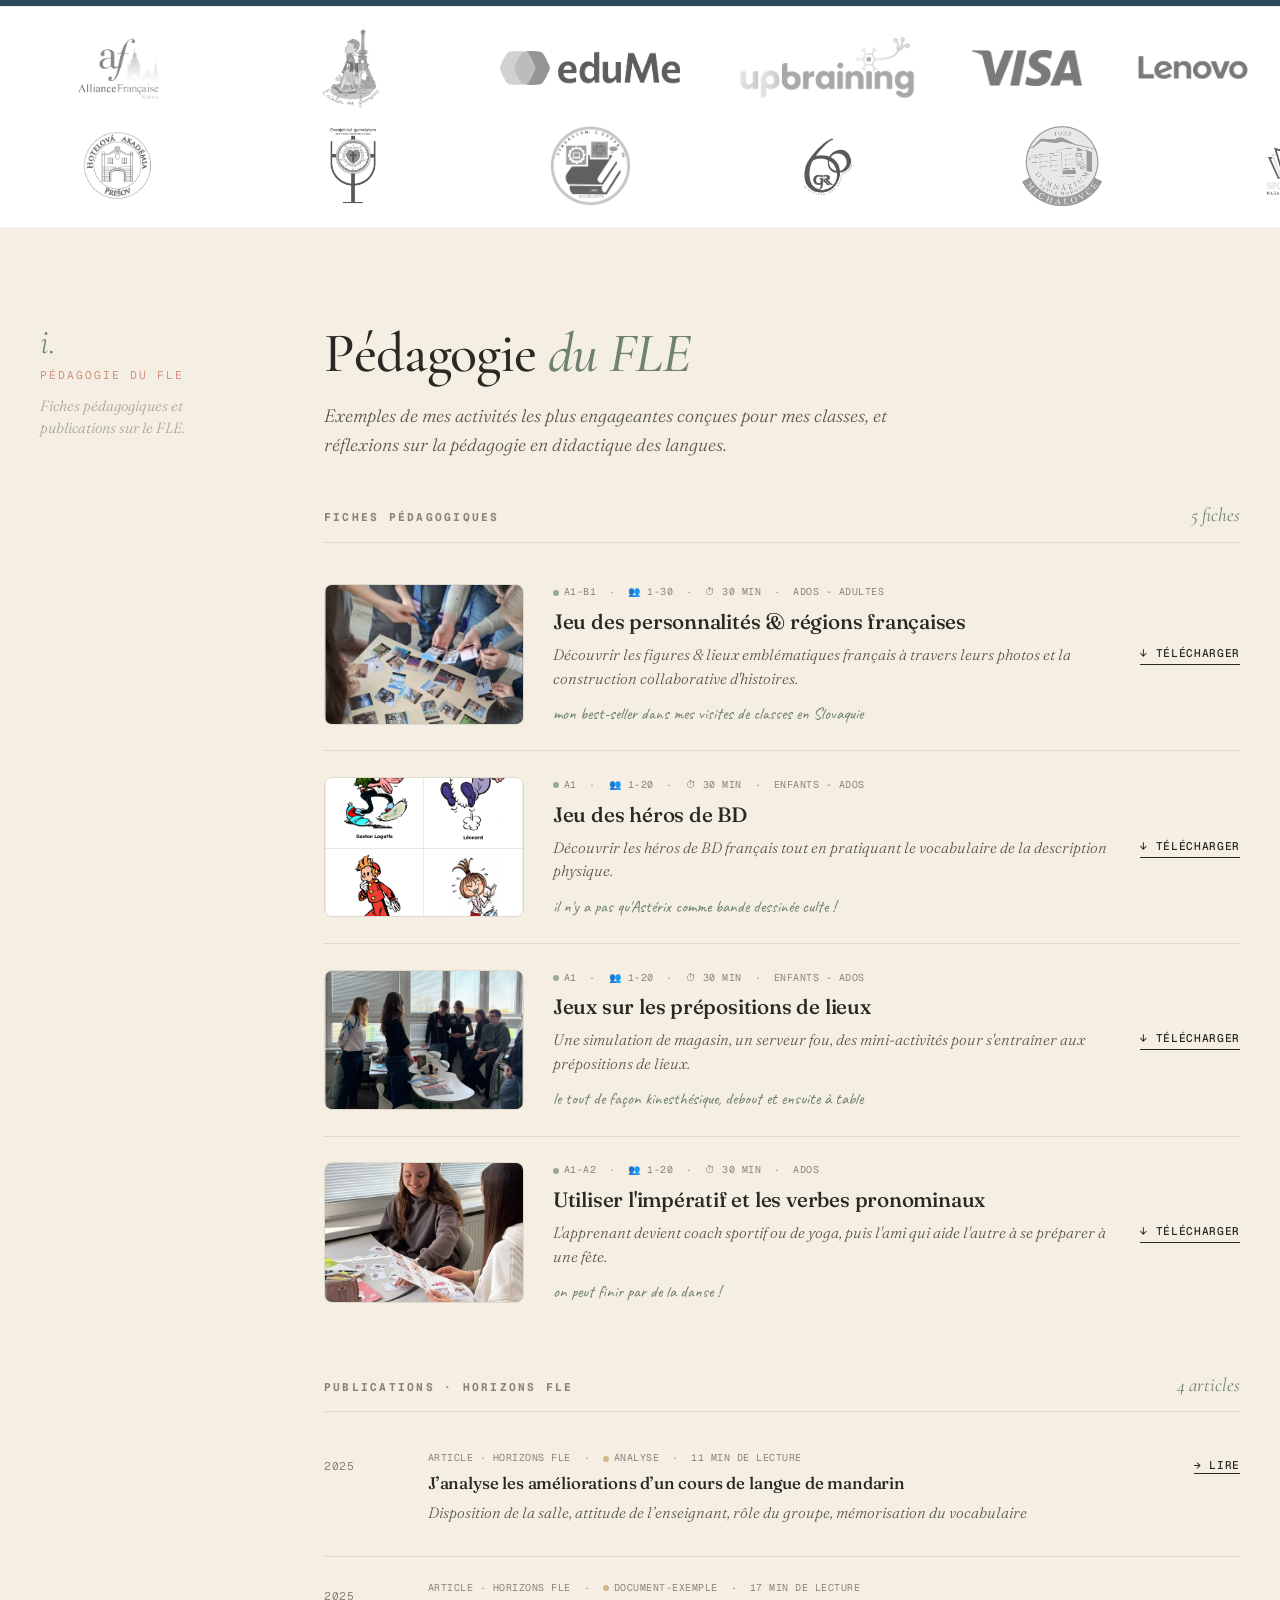
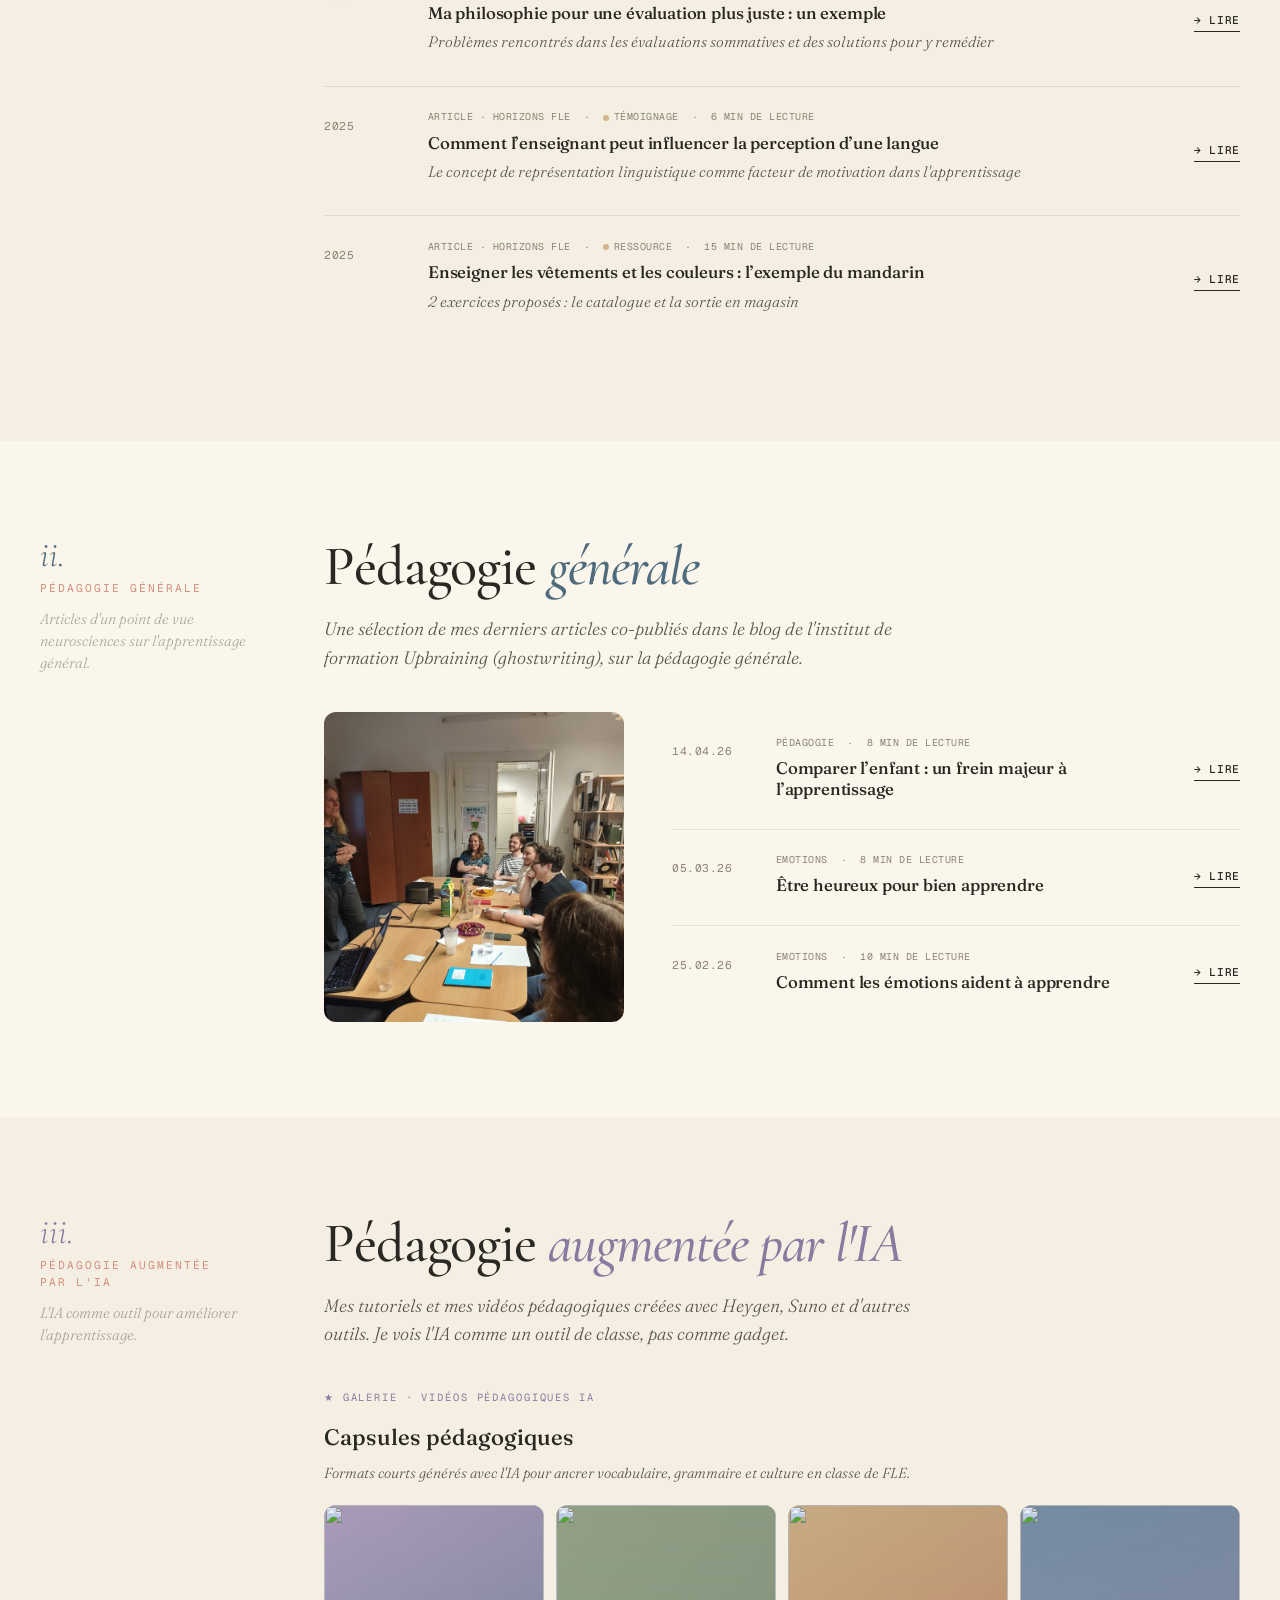
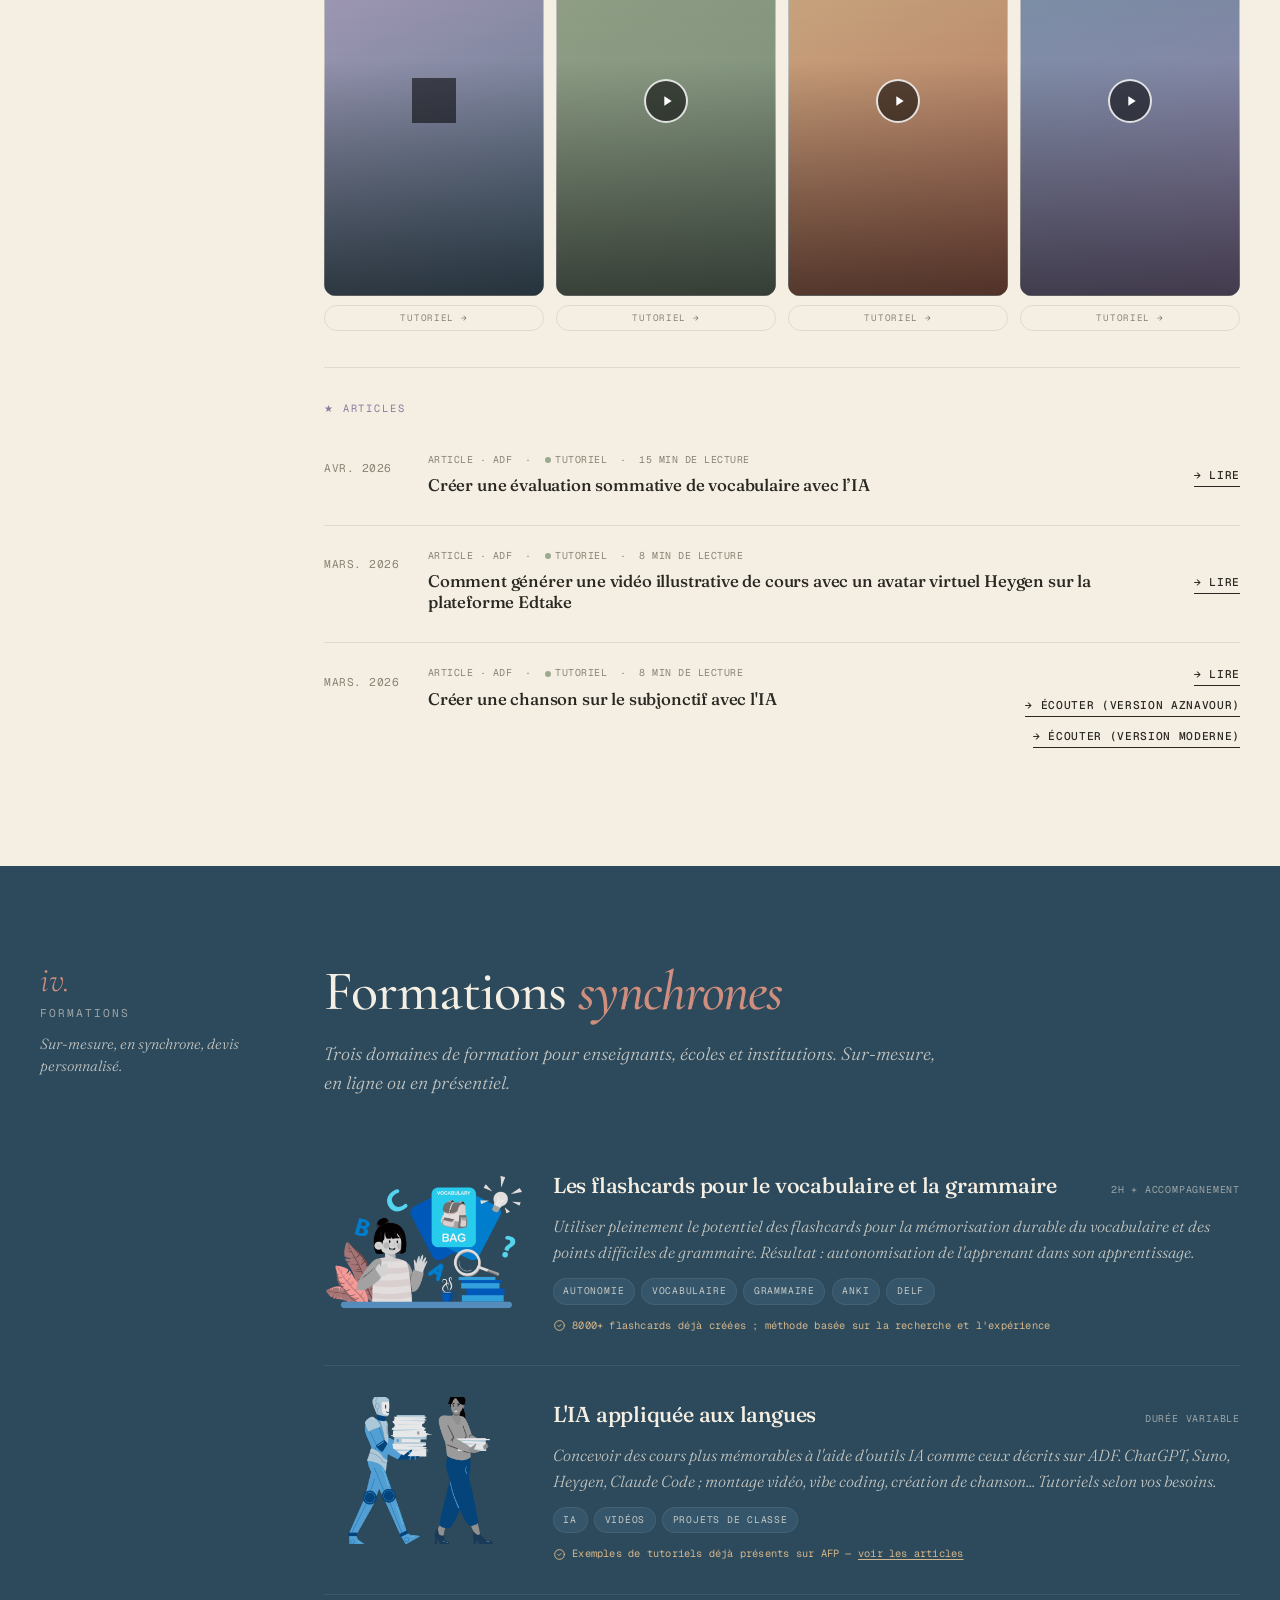
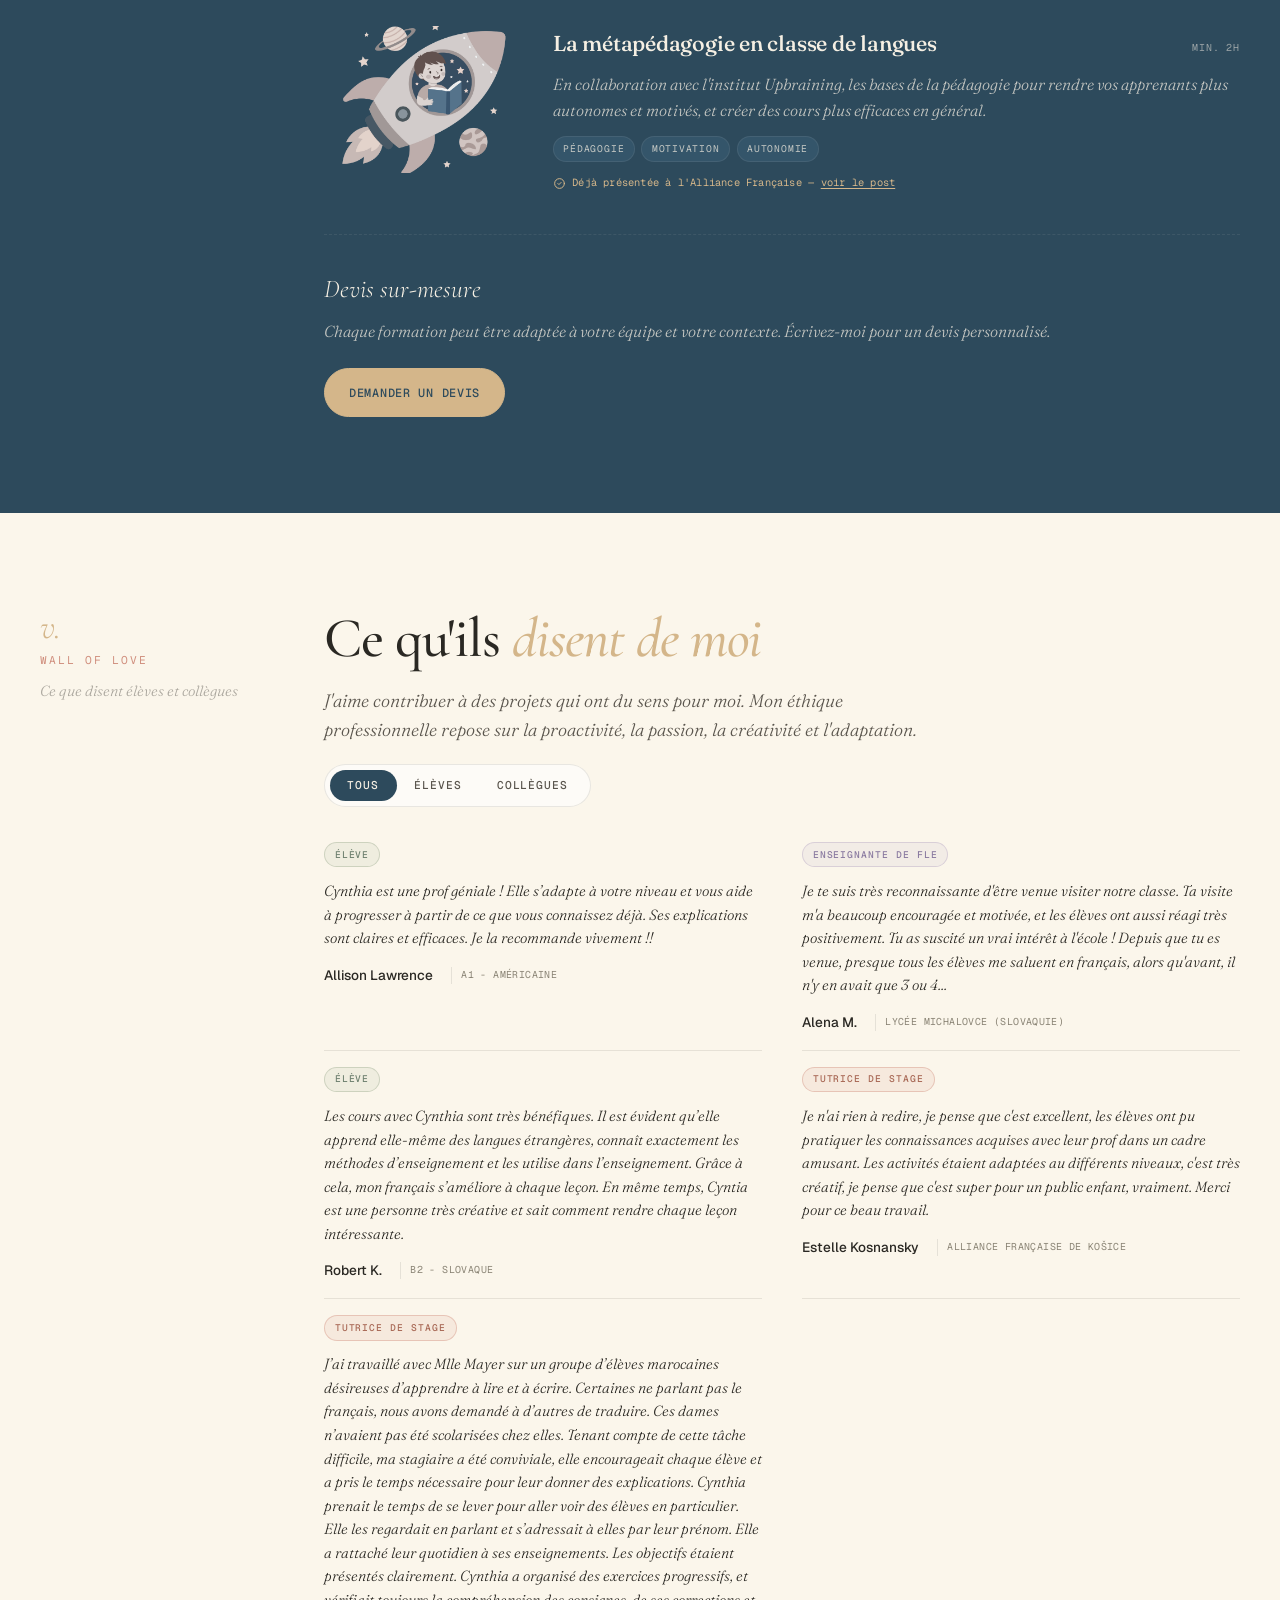
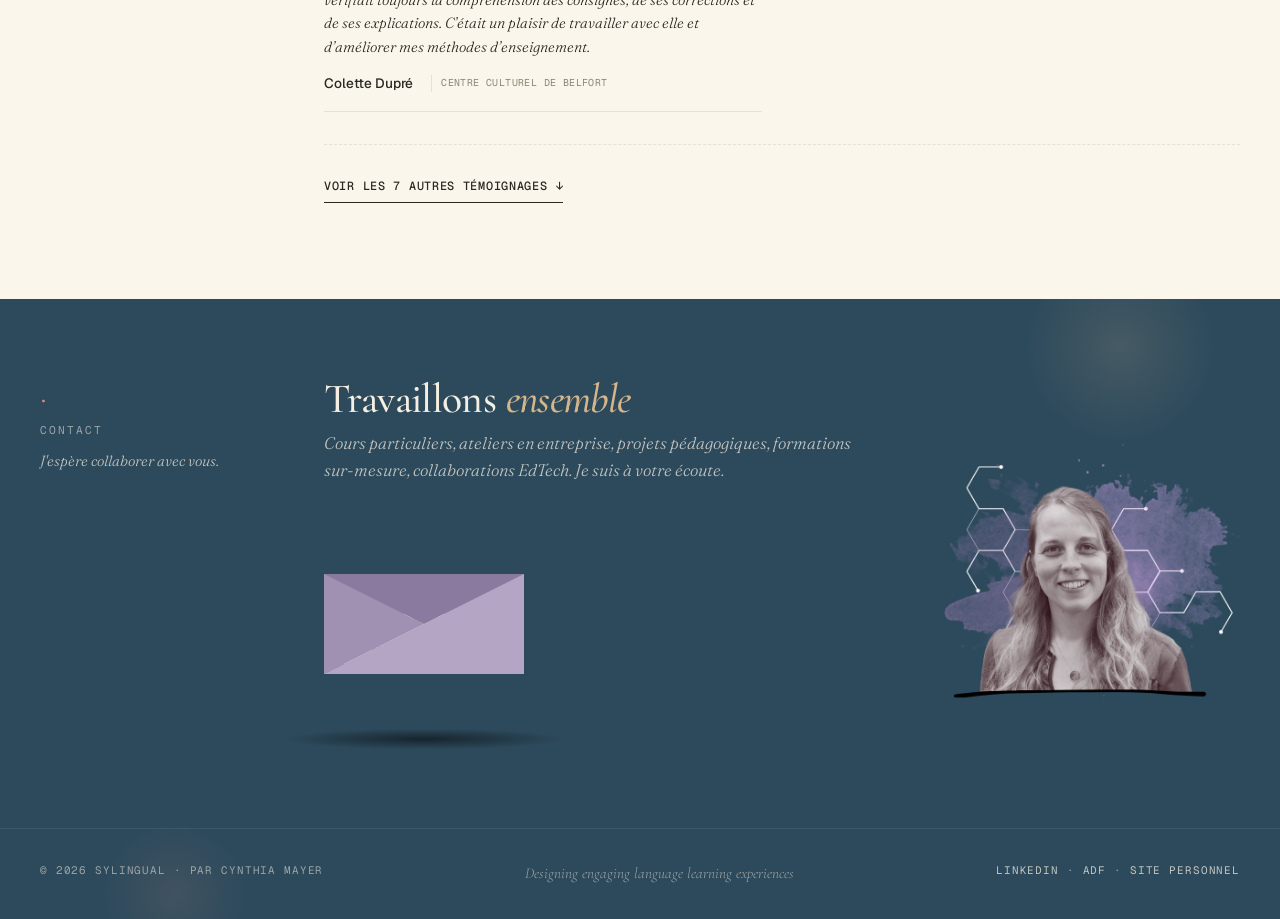
==== commit 537b9017: "Add index.html for French language redirection" ====
--- a/index.html
+++ b/index.html
@@ -1,3419 +1,10 @@
-﻿<!DOCTYPE html>
+<!DOCTYPE html>
 <html lang="fr">
 <head>
 <meta charset="UTF-8" />
-<meta name="viewport" content="width=device-width, initial-scale=1.0" />
-<meta name="description" content="Sylingual par Cynthia Mayer · Designing engaging language learning experiences" />
-<title>Sylingual · par Cynthia Mayer</title>
-
-<!-- ===== FAVICON — remplacer les href par tes fichiers icône ===== -->
-<link rel="icon" type="image/png" href="images/favicon.png" />
-<link rel="apple-touch-icon" href="images/favicon.png" />
-<!-- ============================================================== -->
-
-<!-- ===== OPEN GRAPH — partage LinkedIn, WhatsApp, iMessage, etc. ===== -->
-<meta property="og:type"        content="website" />
-<meta property="og:url"         content="https://sylingual.github.io/website" />
-<meta property="og:title"       content="Sylingual · par Cynthia Mayer" />
-<meta property="og:description" content="Designing engaging language learning experiences" />
-<meta property="og:image"       content="images/hero_image_sylingual_jpg.jpg" /><!-- image 1200×630 px recommandée -->
-<!-- Twitter / X Card (optionnel, reprend og: si absent) -->
-<meta name="twitter:card"       content="summary_large_image" />
-<!-- ==================================================================== -->
-<link rel="preconnect" href="https://fonts.googleapis.com">
-<link rel="preconnect" href="https://fonts.gstatic.com" crossorigin>
-<link href="https://fonts.googleapis.com/css2?family=Fraunces:ital,opsz,wght@0,9..144,300;0,9..144,400;0,9..144,500;0,9..144,600;1,9..144,300;1,9..144,400;1,9..144,500&family=Geist:wght@300;400;500;600&family=Geist+Mono:wght@400;500&family=Caveat:wght@400;500;600&family=Cormorant+Garamond:ital,wght@0,300;0,400;0,500;0,600;0,700;1,300;1,400;1,500;1,600;1,700&display=swap" rel="stylesheet">
-
-<style>
-:root {
-  /* ===== TOKENS DESIGN V3 (Chimero-style) ===== */
-  /* Fonds : alternance dark / light */
-  --light: #F5EFE3;
-  --light-warm: #FBF6EB;
-  --dark: #2D4A5C;
-  --dark-soft: #34556A;
-
-  /* Accents (couleurs du brand book V2) */
-  --sauge: #9BAA8E;
-  --sauge-dp: #6F8170;
-  --bleu-p: #7B96AC;
-  --bleu-p-dp: #4F6B7E;
-  --lavande: #B5A5C4;
-  --lavande-dp: #8A7AA0;
-  --or-doux: #D4B68A;
-  --or-doux-dp: #B89868;
-  --corail: #D08F7E;
-  --corail-dp: #A86855;
-
-  /* Encres pour fond light */
-  --ink: #2A2823;
-  --ink-soft: #5A554D;
-  --ink-mute: #8A8475;
-  --ink-faint: rgba(42, 40, 35, 0.10);
-  --ink-hairline: rgba(42, 40, 35, 0.06);
-
-  /* Encres pour fond dark */
-  --light-on-dark: #F5EFE3;
-  --light-soft: rgba(245, 239, 227, 0.75);
-  --light-mute: rgba(245, 239, 227, 0.55);
-  --light-faint: rgba(245, 239, 227, 0.12);
-  --light-hairline: rgba(245, 239, 227, 0.08);
-
-  /* Layout */
-  --container: 1280px;
-  --content-w: 640px;
-  --label-w: 220px;
-  --gap: 4rem;
-  --nav-h: 60px;
-  --r-card: 12px;
-  --r-pill: 100px;
-  --section-py: 6rem;
-}
-
-* { box-sizing: border-box; margin: 0; padding: 0; }
-img, video, svg { max-width: 100%; height: auto; }
-html { scroll-behavior: smooth; scroll-padding-top: var(--nav-h); overflow-x: clip; }
-body {
-  font-family: 'Geist', system-ui, sans-serif;
-  -webkit-font-smoothing: antialiased;
-  font-size: 16px;
-  line-height: 1.7;
-  color: var(--ink);
-  background: var(--light);
-  overflow-x: clip;
-}
-a { color: inherit; text-decoration: none; }
-
-/* ===== NAV ===== */
-nav {
-  position: fixed;
-  top: 0; left: 0; right: 0;
-  height: var(--nav-h);
-  background: rgba(245, 239, 227, 0.92);
-  backdrop-filter: saturate(140%) blur(14px);
-  -webkit-backdrop-filter: saturate(140%) blur(14px);
-  border-bottom: 1px solid transparent;
-  z-index: 100;
-  transition: border-color 0.3s, background 0.3s;
-}
-nav.scrolled { border-bottom-color: var(--ink-faint); }
-nav.on-dark {
-  background: rgba(45, 74, 92, 0.92);
-  border-bottom-color: rgba(245, 239, 227, 0.08);
-}
-nav.on-dark .nav-logo .brand,
-nav.on-dark .nav-logo .by { color: var(--light-on-dark); }
-nav.on-dark .nav-logo .by { border-left-color: var(--light-faint); }
-nav.on-dark .nav-links a { color: var(--light-soft); }
-nav.on-dark .nav-links a:hover { color: var(--or-doux); }
-nav.on-dark .nav-cta {
-  background: var(--or-doux);
-  color: var(--dark) !important;
-}
-nav.on-dark .nav-cta:hover { background: var(--light-on-dark) !important; }
-
-.nav-inner {
-  max-width: var(--container);
-  margin: 0 auto;
-  height: 100%;
-  padding: 0 2.5rem;
-  display: flex;
-  align-items: center;
-  justify-content: space-between;
-}
-.nav-logo {
-  display: flex;
-  align-items: baseline;
-  gap: 0.7rem;
-  color: var(--ink);
-  transition: color 0.3s;
-}
-.nav-logo .brand {
-  font-family: 'Fraunces', serif;
-  font-weight: 500;
-  font-size: 1.2rem;
-  letter-spacing: -0.015em;
-  font-variation-settings: "opsz" 24;
-  transition: color 0.3s;
-}
-.nav-logo .by {
-  font-family: 'Geist Mono', monospace;
-  font-size: 0.7rem;
-  text-transform: uppercase;
-  letter-spacing: 0.14em;
-  color: var(--ink-mute);
-  border-left: 1px solid var(--ink-faint);
-  padding-left: 0.7rem;
-  transition: color 0.3s, border-left-color 0.3s;
-}
-.nav-links { display: flex; list-style: none; gap: 1.7rem; align-items: center; }
-.nav-links a {
-  font-family: 'Geist Mono', monospace;
-  font-size: 0.72rem;
-  letter-spacing: 0.06em;
-  text-transform: uppercase;
-  color: var(--ink-soft);
-  position: relative;
-  padding: 0.3rem 0;
-  transition: color 0.18s;
-}
-.nav-links a:hover { color: var(--sauge-dp); }
-.nav-links a.active::after {
-  content: '';
-  position: absolute;
-  left: 0; right: 0; bottom: -3px;
-  height: 1px;
-  background: var(--or-doux);
-}
-.nav-cta {
-  background: var(--dark);
-  color: var(--light) !important;
-  padding: 0.55rem 1.1rem !important;
-  border-radius: var(--r-pill);
-  letter-spacing: 0.06em !important;
-  transition: background 0.2s !important;
-}
-.nav-cta:hover { background: var(--sauge-dp) !important; }
-.nav-cta::after { display: none !important; }
-
-/* ===== STRUCTURE 2 COLONNES (sticky-left) ===== */
-.section {
-  padding: var(--section-py) 0;
-  position: relative;
-}
-.section.dark {
-  background: var(--dark);
-  color: var(--light-on-dark);
-}
-.section.light-warm { background: var(--light-warm); }
-
-.section-grid {
-  max-width: var(--container);
-  margin: 0 auto;
-  padding: 0 2.5rem;
-  display: grid;
-  grid-template-columns: var(--label-w) 1fr;
-  gap: var(--gap);
-  align-items: start;
-}
-.section-label {
-  position: sticky;
-  top: calc(var(--nav-h) + 3rem);
-  align-self: start;
-}
-.section-label .num {
-  font-family: 'Cormorant Garamond', serif;
-  font-style: italic;
-  font-size: 2.2rem;
-  font-weight: 300;
-  line-height: 1;
-  display: block;
-  margin-bottom: 0.5rem;
-  color: var(--sauge-dp);
-}
-.section.dark .section-label .num { color: var(--or-doux); }
-.section-label .lbl {
-  font-family: 'Geist Mono', monospace;
-  font-size: 0.7rem;
-  letter-spacing: 0.18em;
-  text-transform: uppercase;
-  color: var(--corail);
-  display: block;
-  line-height: 1.5;
-}
-.section.dark .section-label .lbl { color: var(--light-mute); }
-.section-label .desc {
-  font-family: 'Fraunces', serif;
-  font-style: italic;
-  font-size: 0.92rem;
-  line-height: 1.5;
-  color: rgba(42, 40, 35, 0.38);
-  margin-top: 0.7rem;
-  font-variation-settings: "opsz" 14;
-  font-weight: 300;
-}
-.section.dark .section-label .desc { color: var(--light-soft); }
-
-.section-content {
-  max-width: var(--content-w);
-}
-
-/* La section À propos a un contenu plus large pour accueillir les 3 colonnes d'expériences */
-#about .section-content {
-  max-width: 100%;
-}
-#about .about-prose p,
-#about .about-langues {
-  max-width: 60ch;
-}
-
-/* Couleur de label par catégorie */
-.section[data-cat="i"]   .section-label .num { color: var(--sauge-dp); }
-.section[data-cat="ii"]  .section-label .num { color: var(--bleu-p-dp); }
-.section[data-cat="iii"] .section-label .num { color: var(--lavande-dp); }
-.section[data-cat="iv"]  .section-label .num { color: var(--corail-dp); }
-.section[data-cat="v"]   .section-label .num { color: var(--or-doux); }
-.section.dark[data-cat="iv"] .section-label .num { color: var(--corail); }
-
-/* ===== HERO ===== */
-.hero {
-  background: var(--light);
-  /*padding: calc(var(--nav-h) + 5rem) 0 5rem;*/
-  padding-top: 50px;
-  position: relative;
-  overflow: hidden;
-}
-.hero::before {
-  content: '';
-  position: absolute;
-  top: 20%; right: -8%;
-  width: 26rem; height: 26rem;
-  border-radius: 50%;
-  background: radial-gradient(circle, rgba(155, 170, 142, 0.18) 0%, transparent 70%);
-  pointer-events: none;
-}
-.hero::after {
-  content: '';
-  position: absolute;
-  bottom: -10%; left: -6%;
-  width: 20rem; height: 20rem;
-  border-radius: 50%;
-  background: radial-gradient(circle, rgba(181, 165, 196, 0.20) 0%, transparent 70%);
-  pointer-events: none;
-}
-.hero-inner {
-  max-width: var(--container);
-  margin: 0 auto;
-  padding: 0 2.5rem;
-  position: relative;
-  z-index: 1;
-  display: grid;
-  grid-template-columns: 1.4fr 1fr;
-  gap: 4rem;
-  align-items: center;
-}
-.hero-text { max-width: 100%;
- }
-.hero-photo {
-  position: relative;
-  display: flex;
-  align-items: center;
-  justify-content: center;
-  overflow: visible;
-  min-width: 0;
-  width: 100%;
-}
-.hero-photo img {
-  width: auto;
-  max-width: none;
-  height: auto;
-  display: block;
-}
-.hero-photo video {
-  width: 100%;
-  height: auto;
-  display: block;
-  border-radius: var(--r-card);
-}
-/*.hero-photo::before {
-  content: '';
-  position: absolute;
-  inset: 12px;
-  border: 1px dashed rgba(255, 255, 255, 0.4);
-  border-radius: 8px;
-  pointer-events: none;*/
-}
-.hero-photo-placeholder {
-  font-family: 'Geist Mono', monospace;
-  font-size: 0.65rem;
-  letter-spacing: 0.12em;
-  text-transform: uppercase;
-  color: rgba(255, 255, 255, 0.7);
-  display: flex;
-  flex-direction: column;
-  align-items: center;
-  gap: 0.5rem;
-}
-.hero-photo-placeholder svg { width: 48px; height: 48px; opacity: 0.5; }
-
-/* Mini-pills d'identité */
-.identity-pills {
-  display: flex;
-  flex-wrap: wrap;
-  gap: 0.5rem;
-  margin-bottom: 2rem;
-}
-.identity-pill {
-  font-family: 'Geist Mono', monospace;
-  font-size: 0.7rem;
-  font-weight: 500;
-  letter-spacing: 0.08em;
-  text-transform: uppercase;
-  padding: 0.5rem 1rem;
-  border-radius: var(--r-pill);
-  background: var(--cream-warm, var(--light-warm));
-  border: 1px solid var(--ink-faint);
-  color: var(--ink);
-  display: inline-flex;
-  align-items: center;
-  gap: 0.4rem;
-}
-.identity-pill::before {
-  content: '';
-  width: 6px; height: 6px;
-  border-radius: 50%;
-}
-.identity-pill.pill-eng::before { background: var(--sauge); }
-.identity-pill.pill-ing::before { background: var(--bleu-p); }
-.identity-pill.pill-art::before { background: var(--corail); }
-.identity-pill.pill-pol::before { background: var(--or-doux); }
-.hero h1 {
-  font-family: 'Cormorant Garamond', serif;
-  font-weight: 300;
-  font-size: clamp(2.8rem, 5.5vw, 4.8rem);
-  line-height: 1.05;
-  letter-spacing: -0.022em;
-  margin-bottom: 1.8rem;
-  max-width: 16ch;
-  font-style: italic;
-  background: linear-gradient(
-    270deg,
-    var(--corail),
-    var(--or-doux),
-    var(--lavande),
-    var(--bleu-p),
-    var(--corail)
-  );
-  background-size: 400% 400%;
-  -webkit-background-clip: text;
-  background-clip: text;
-  -webkit-text-fill-color: transparent;
-  color: transparent;
-  animation: aurora-shift 10s ease infinite;
-}
-.hero h1 .accent-strong {
-  font-weight: 700;
-}
-
-/* ===== Aurora text animation ===== */
-@keyframes aurora-shift {
-  0%   { background-position: 0% 50%; }
-  50%  { background-position: 100% 50%; }
-  100% { background-position: 0% 50%; }
-}
-
-.hero-sub {
-  font-family: 'Fraunces', serif;
-  font-size: 1.2rem;
-  line-height: 1.55;
-  color: var(--ink-soft);
-  font-variation-settings: "opsz" 22;
-  margin-bottom: 2rem;
-  max-width: 50ch;
-  font-weight: 400;
-}
-.hero-sub strong {
-  font-weight: 500;
-  color: var(--dark);
-}
-
-.cta-row { display: flex; gap: 0.9rem; flex-wrap: wrap; }
-.btn {
-  display: inline-flex;
-  align-items: center;
-  gap: 0.5rem;
-  font-family: 'Geist Mono', monospace;
-  font-size: 0.74rem;
-  font-weight: 500;
-  letter-spacing: 0.06em;
-  text-transform: uppercase;
-  padding: 0.85rem 1.5rem;
-  border-radius: var(--r-pill);
-  transition: all 0.2s;
-  cursor: pointer;
-  border: 1px solid transparent;
-  text-decoration: none;
-}
-.btn.primary {
-  background: var(--dark);
-  color: var(--light);
-  border-color: var(--dark);
-}
-.btn.primary:hover {
-  background: var(--sauge-dp);
-  border-color: var(--sauge-dp);
-  transform: translateY(-1px);
-  box-shadow: 0 8px 20px -6px rgba(45, 74, 92, 0.25);
-}
-.btn.ghost {
-  background: transparent;
-  color: var(--ink);
-  border-color: var(--ink);
-}
-.btn.ghost:hover {
-  background: var(--ink);
-  color: var(--light);
-}
-.section.dark .btn.primary {
-  background: var(--or-doux);
-  color: var(--dark);
-  border-color: var(--or-doux);
-}
-.section.dark .btn.primary:hover {
-  background: var(--light-on-dark);
-  border-color: var(--light-on-dark);
-}
-.section.dark .btn.ghost {
-  color: var(--light-on-dark);
-  border-color: var(--light-on-dark);
-}
-.section.dark .btn.ghost:hover {
-  background: var(--light-on-dark);
-  color: var(--dark);
-}
-
-/* ===== NOW PLAYING (intégré au hero light) ===== */
-.now-playing-strip {
-  max-width: var(--container);
-  margin: 0 auto;
-  padding: 0 2.5rem 0;
-  background: var(--light);
-}
-.np-card {
-  display: grid;
-  grid-template-columns: var(--label-w) 1fr;
-  gap: var(--gap);
-  align-items: start;
-  padding: 2rem 0;
-  border-top: 1px solid var(--ink-faint);
-  border-bottom: 1px solid var(--ink-hairline);
-}
-.np-label {
-  display: inline-flex;
-  align-items: center;
-  gap: 0.55rem;
-  font-family: 'Geist Mono', monospace;
-  font-size: 0.7rem;
-  letter-spacing: 0.18em;
-  text-transform: uppercase;
-  color: var(--sauge-dp);
-}
-.np-dot {
-  width: 8px; height: 8px;
-  background: var(--sauge);
-  border-radius: 50%;
-  box-shadow: 0 0 0 3px rgba(155, 170, 142, 0.25);
-  animation: softpulse 3s ease-in-out infinite;
-}
-@keyframes softpulse {
-  0%, 100% { box-shadow: 0 0 0 3px rgba(155, 170, 142, 0.25); }
-  50% { box-shadow: 0 0 0 6px rgba(155, 170, 142, 0.10); }
-}
-.np-list {
-  list-style: none;
-  font-family: 'Fraunces', serif;
-  font-variation-settings: "opsz" 18;
-  font-size: 1.05rem;
-  line-height: 1.6;
-  color: var(--ink);
-  max-width: var(--content-w);
-}
-.np-list li {
-  padding-left: 1.5rem;
-  position: relative;
-  margin-bottom: 0.4rem;
-}
-.np-list li::before {
-  content: '·';
-  position: absolute;
-  left: 0.4rem;
-  top: -0.05rem;
-  color: var(--or-doux);
-  font-size: 1.4rem;
-  font-weight: 600;
-}
-.np-list li:last-child { margin-bottom: 0; }
-.np-list li {
-  opacity: 0;
-  transform: translateX(-10px);
-  transition: opacity 0.65s ease, transform 0.65s ease;
-}
-.np-list li.np-li-visible { opacity: 1; transform: none; }
-.np-tw-cursor {
-  display: inline-block;
-  width: 1.5px;
-  height: 0.75em;
-  background: var(--sauge-dp);
-  margin-left: 2px;
-  vertical-align: -0.05em;
-  animation: tw-blink 0.75s step-end infinite;
-}
-@keyframes tw-blink {
-  0%, 100% { opacity: 1; }
-  50% { opacity: 0; }
-}
-.np-list li em {
-  font-style: italic;
-  color: var(--sauge-dp);
-}
-
-/* ===== À PROPOS (DARK) ===== */
-.about-prose p {
-  font-family: 'Fraunces', serif;
-  font-size: 1.18rem;
-  line-height: 1.75;
-  margin-bottom: 1.4rem;
-  font-variation-settings: "opsz" 22;
-  font-weight: 300;
-  color: var(--light-on-dark);
-  max-width: 60ch;
-}
-.about-prose p strong {
-  font-weight: 500;
-  color: var(--or-doux);
-  font-style: normal;
-}
-.about-prose .designer-tag {
-  display: inline-block;
-  font-family: 'Geist Mono', monospace;
-  font-size: 0.62rem;
-  letter-spacing: 0.1em;
-  text-transform: uppercase;
-  background: rgba(212, 182, 138, 0.18);
-  color: var(--or-doux);
-  padding: 0.2rem 0.65rem;
-  border-radius: var(--r-pill);
-  margin: 0 0.2rem;
-  font-style: normal;
-  font-weight: 500;
-  vertical-align: 1px;
-  border: 1px solid rgba(212, 182, 138, 0.3);
-}
-
-.about-cv-row {
-  margin-top: 2rem;
-  display: flex;
-  align-items: center;
-  gap: 1rem;
-  flex-wrap: wrap;
-}
-.about-cv-btn {
-  background: var(--or-doux);
-  color: var(--dark);
-  border-color: var(--or-doux);
-  max-width: 130px;
-}
-.about-cv-btn:hover {
-  background: var(--light-on-dark);
-  border-color: var(--light-on-dark);
-  color: var(--dark);
-  transform: translateY(-1px);
-  box-shadow: 0 8px 20px -6px rgba(0, 0, 0, 0.3);
-}
-.about-cv-meta {
-  font-family: 'Geist Mono', monospace;
-  font-size: 0.65rem;
-  letter-spacing: 0.1em;
-  text-transform: uppercase;
-  color: var(--light-mute);
-}
-
-.about-langues {
-  margin-top: 2.5rem;
-  padding-top: 2rem;
-  border-top: 1px dashed var(--light-hairline);
-  max-width: 60ch;
-}
-.about-langues h4 {
-  font-family: 'Geist Mono', monospace;
-  font-size: 0.7rem;
-  letter-spacing: 0.15em;
-  text-transform: uppercase;
-  color: var(--or-doux);
-  margin-bottom: 1rem;
-}
-.lang-flags {
-  display: flex;
-  gap: 0.7rem;
-  flex-wrap: wrap;
-}
-.lang-flag {
-  position: relative;
-  width: 42px; height: 42px;
-  display: flex;
-  align-items: center;
-  justify-content: center;
-  font-size: 1.55rem;
-  border-radius: 50%;
-  cursor: help;
-  background: var(--dark-soft);
-  border: 1px solid var(--light-faint);
-  transition: transform 0.2s, box-shadow 0.2s, border-color 0.2s;
-}
-.lang-flag:hover {
-  transform: translateY(-3px);
-  box-shadow: 0 6px 16px -6px rgba(0, 0, 0, 0.4);
-  border-color: var(--or-doux);
-}
-.lang-flag::after {
-  content: attr(data-tip);
-  position: absolute;
-  bottom: 100%;
-  left: 50%;
-  transform: translateX(-50%) translateY(-6px);
-  background: var(--light-on-dark);
-  color: var(--dark);
-  font-family: 'Geist Mono', monospace;
-  font-size: 0.65rem;
-  letter-spacing: 0.08em;
-  text-transform: uppercase;
-  padding: 0.4rem 0.7rem;
-  border-radius: 4px;
-  white-space: nowrap;
-  opacity: 0;
-  pointer-events: none;
-  transition: opacity 0.2s;
-  z-index: 5;
-}
-.lang-flag:hover::after { opacity: 1; }
-
-.about-meta {
-  display: grid;
-  grid-template-columns: repeat(3, 1fr);
-  gap: 2.5rem;
-  margin-top: 2.5rem;
-  padding-top: 2rem;
-  border-top: 1px dashed var(--light-hairline);
-  width: 100%;
-  max-width: none;
-}
-.about-block h4 {
-  font-family: 'Geist Mono', monospace;
-  font-size: 0.7rem;
-  letter-spacing: 0.15em;
-  text-transform: uppercase;
-  color: var(--or-doux);
-  margin-bottom: 1rem;
-  padding-bottom: 0.5rem;
-  border-bottom: 1px solid var(--light-hairline);
-}
-.about-block ul { list-style: none; }
-.about-block li {
-  padding: 0.7rem 0;
-  border-bottom: 1px dotted var(--light-hairline);
-  color: var(--light-on-dark);
-}
-.about-block li:last-child { border-bottom: none; }
-.about-block li .xp-title {
-  font-family: 'Fraunces', serif;
-  font-size: 0.98rem;
-  font-weight: 500;
-  display: block;
-  line-height: 1.3;
-  color: var(--light-on-dark);
-  margin-bottom: 0.2rem;
-  font-variation-settings: "opsz" 16;
-}
-.about-block li .xp-org {
-  font-family: 'Fraunces', serif;
-  font-style: italic;
-  font-size: 0.88rem;
-  font-weight: 300;
-  display: block;
-  line-height: 1.3;
-  color: var(--light-soft);
-  margin-bottom: 0.2rem;
-}
-.about-block li .xp-place {
-  font-family: 'Geist Mono', monospace;
-  font-size: 0.62rem;
-  text-transform: uppercase;
-  letter-spacing: 0.1em;
-  color: var(--light-mute);
-  display: block;
-}
-.about-block li .xp-place .xp-date { color: var(--or-doux); }
-
-/* ===== À PROPOS — FORMATION 2×2 + XP LOGO STRIPS ===== */
-.about-meta { grid-template-columns: 1fr; }
-
-.formation-grid {
-  display: grid;
-  grid-template-columns: 1fr 1fr;
-  gap: 0 1.5rem;
-}
-.formation-item {
-  display: flex;
-  align-items: flex-start;
-  gap: 0.7rem;
-  padding: 0.75rem 0;
-  border-bottom: 1px dotted var(--light-hairline);
-}
-.formation-grid .formation-item:nth-last-child(-n+2) { border-bottom: none; }
-.formation-item .xp-title {
-  font-family: 'Geist', sans-serif;
-  font-size: 0.88rem;
-  font-weight: 500;
-  display: block;
-  color: var(--light-on-dark);
-  line-height: 1.3;
-  margin-bottom: 0.12rem;
-}
-.formation-item .xp-org {
-  font-family: 'Geist', sans-serif;
-  font-size: 0.8rem;
-  font-weight: 300;
-  display: block;
-  color: var(--light-soft);
-  line-height: 1.3;
-  margin-bottom: 0.12rem;
-}
-.formation-item .xp-place {
-  font-family: 'Geist Mono', monospace;
-  font-size: 0.58rem;
-  text-transform: uppercase;
-  letter-spacing: 0.08em;
-  color: var(--light-mute);
-  display: block;
-}
-.uni-logo {
-  height: 50px; width:100px;
-  flex-shrink: 0;
-  border-radius: 8px;
-  background: var(--light-on-dark);
-  border: 1px solid var(--light-faint);
-  overflow: hidden;
-  display: flex; align-items: center; justify-content: center;
-  font-family: 'Geist Mono', monospace;
-  font-size: 0.47rem;
-  font-weight: 500;
-  letter-spacing: 0.04em;
-  color: var(--or-doux);
-  text-align: center;
-  line-height: 1.25;
-}
-.uni-logo img { width: 100%; height: 100%; object-fit: contain; padding: 5px; }
-
-.xp-header {
-  display: flex;
-  align-items: center;
-  justify-content: space-between;
-  flex-wrap: wrap;
-  gap: 0.75rem;
-  margin-bottom: 1.2rem;
-}
-.xp-header h4 { margin-bottom: 0; border-bottom: none; padding-bottom: 0; }
-
-.xp-strips-grid {
-  display: grid;
-  grid-template-columns: 1fr 1fr;
-  gap: 0.5rem 2rem;
-  margin-top: 1rem;
-}
-.xp-strip-row { margin-top: 0; }
-.xp-strip-row-label {
-  font-family: 'Geist Mono', monospace;
-  font-size: 0.58rem;
-  letter-spacing: 0.18em;
-  text-transform: uppercase;
-  color: var(--or-doux);
-  display: block;
-  margin-bottom: 0.65rem;
-}
-
-/* ===== Bande logos expériences — marquee infini ===== */
-.logos-band {
-  background: #ffffff;
-  border-top: 1px solid var(--ink-hairline);
-  border-bottom: 1px solid var(--ink-hairline);
-  padding: 1rem 0;
-  overflow: hidden;
-}
-.logos-marquee {
-  overflow: hidden;
-  width: 100%;
-}
-.logos-track {
-  display: flex;
-  align-items: center;
-  width: max-content;
-  gap: 0;
-}
-.logos-track--1 { animation: logos-scroll 32s linear infinite; }
-.logos-track:hover { animation-play-state: paused; }
-@keyframes logos-scroll {
-  from { transform: translateX(0); }
-  to   { transform: translateX(-50%); }
-}
-
-.logo-chip-uni {
-  height: 90px;
-  padding: 0 28px;
-  display: inline-flex;
-  align-items: center;
-  justify-content: center;
-  flex-shrink: 0;
-}
-.logo-chip-uni img {
-  height: 80px;
-  width: 180px;
-  object-fit: contain;
-  display: block;
-  filter: grayscale(1);
-  opacity: 0.65;
-  transition: filter 0.35s, opacity 0.35s;
-}
-.logo-chip-uni:hover img { filter: grayscale(0); opacity: 1; }
-
-.logo-chip {
-  height: 60px;
-  padding: 0 28px;
-  display: inline-flex;
-  align-items: center;
-  justify-content: center;
-  flex-shrink: 0;
-}
-.logo-chip img {
-  height: 50px;
-  width: 110px;
-  object-fit: contain;
-  display: block;
-  filter: grayscale(1);
-  opacity: 0.65;
-  transition: filter 0.35s, opacity 0.35s;
-}
-.logo-chip:hover img { filter: grayscale(0); opacity: 1; }
-.logo-chip--text {
-  font-family: 'Geist', sans-serif;
-  font-size: 0.82rem;
-  font-weight: 500;
-  color: var(--ink-soft);
-}
-.xp-logo-strip {
-  display: flex;
-  gap: 0.55rem;
-  flex-wrap: wrap;
-  align-items: flex-start;
-}
-.xp-logo-item {
-  display: flex;
-  flex-direction: column;
-  align-items: center;
-  gap: 0.28rem;
-}
-.xp-logo-frame {
-  height: 80px;
-  width:200px;
-  padding: 0 8px;
-  border-radius: 10px;
-  background: linear-gradient(135deg, var(--light-on-dark), var(--dark-soft));
-  border: 1px solid var(--light-faint);
-  overflow: hidden;
-  display: flex; align-items: center; justify-content: center;
-  font-family: 'Geist Mono', monospace;
-  font-size: 0.47rem;
-  font-weight: 500;
-  letter-spacing: 0.04em;
-  color: var(--or-doux);
-  text-align: center;
-  line-height: 1.25;
-  transition: border-color 0.2s, transform 0.2s;
-}
-.xp-logo-frame:hover { border-color: rgba(212,182,138,0.55); transform: translateY(-2px); }
-.xp-logo-frame img { height: 100%; width: 200px; object-fit: cover; padding: 6px 0; }
-.xp-logo-place {
-  font-family: 'Geist Mono', monospace;
-  font-size: 0.46rem;
-  letter-spacing: 0.02em;
-  color: var(--light-mute);
-  text-align: center;
-  line-height: 1.3;
-}
-
-/* Sections FLE, Pédagogie, IA et Formations — pleine largeur */
-#cat-1 .section-content,
-#cat-2 .section-content,
-#cat-3 .section-content,
-#formations .section-content,
-#temoignages .section-content { max-width: 100%; }
-
-/* Hauteur uniforme des images de fiches FLE */
-.entry-fiche { align-items: center; min-height: 150px; }
-.entry-fiche-illus { height: 130px; min-height: 130px; align-self: center; }
-
-/* ===== HEADERS DE SECTION (titre + lead) ===== */
-.section-h h2 {
-  font-family: 'Cormorant Garamond', serif;
-  font-weight: 500;
-  font-size: clamp(2.4rem, 4.5vw, 3.5rem);
-  line-height: 1.05;
-  letter-spacing: -0.018em;
-  margin-bottom: 1.2rem;
-  color: var(--ink);
-}
-.section.dark .section-h h2 { color: var(--light-on-dark); }
-.section-h h2 em { font-style: italic; }
-.section[data-cat="i"] .section-h h2 em { color: var(--sauge-dp); }
-.section[data-cat="ii"] .section-h h2 em { color: var(--bleu-p-dp); }
-.section[data-cat="iii"] .section-h h2 em { color: var(--lavande-dp); }
-.section[data-cat="iv"] .section-h h2 em { color: var(--corail); }
-.section[data-cat="v"] .section-h h2 em { color: var(--or-doux); }
-
-.section-h .lead {
-  font-family: 'Fraunces', serif;
-  font-size: 1.12rem;
-  line-height: 1.6;
-  font-variation-settings: "opsz" 18;
-  color: var(--ink-soft);
-  font-style: italic;
-  font-weight: 300;
-  margin-bottom: 2.5rem;
-  max-width: 56ch;
-}
-.section.dark .section-h .lead { color: var(--light-soft); }
-
-/* ===== PHOTO DE SECTION ===== */
-.section-photo-with-entries {
-  display: flex;
-  gap: 3rem;
-  align-items: stretch;
-}
-.section-photo {
-  flex: 0 0 300px;
-  border-radius: var(--r-card);
-  overflow: hidden;
-}
-.section-photo img {
-  width: 100%;
-  height: 100%;
-  display: block;
-  object-fit: cover;
-}
-.section-photo-with-entries .entries {
-  flex: 1;
-  min-width: 0;
-}
-@media (max-width: 700px) {
-  .section-photo-with-entries {
-    flex-direction: column;
-  }
-  .section-photo {
-    flex: none;
-    width: 100%;
-  }
-}
-
-/* ===== CADRES ILLUSTRATIFS (placeholders pour images futures) ===== */
-.illus-frame {
-  width: 96px;
-  height: 96px;
-  flex-shrink: 0;
-  border-radius: 8px;
-  background: linear-gradient(135deg, var(--sauge) 0%, var(--bleu-p) 100%);
-  display: flex;
-  align-items: center;
-  justify-content: center;
-  position: relative;
-  overflow: hidden;
-  border: 1px solid var(--ink-faint);
-}
-.illus-frame::before {
-  content: '';
-  position: absolute;
-  inset: 6px;
-  border: 1px dashed rgba(255, 255, 255, 0.35);
-  border-radius: 4px;
-  pointer-events: none;
-}
-.illus-frame::after {
-  content: attr(data-emoji);
-  font-size: 1.8rem;
-  opacity: 0.85;
-  filter: grayscale(20%);
-}
-/* Variantes de gradient pour casser la monotonie sur la cat 1 */
-.illus-frame.if-sauge { background: linear-gradient(135deg, var(--sauge) 0%, var(--sauge-dp) 100%); }
-.illus-frame.if-bleu { background: linear-gradient(135deg, var(--bleu-p) 0%, var(--bleu-p-dp) 100%); }
-.illus-frame.if-lavande { background: linear-gradient(135deg, var(--lavande) 0%, var(--lavande-dp) 100%); }
-.illus-frame.if-or { background: linear-gradient(135deg, var(--or-doux) 0%, var(--or-doux-dp) 100%); }
-.illus-frame.if-corail { background: linear-gradient(135deg, var(--corail) 0%, var(--corail-dp) 100%); }
-.illus-frame.if-deep { background: linear-gradient(135deg, var(--dark-soft) 0%, var(--dark) 100%); }
-.illus-frame.if-mixed-1 { background: linear-gradient(135deg, var(--sauge) 0%, var(--lavande) 100%); }
-.illus-frame.if-mixed-2 { background: linear-gradient(135deg, var(--or-doux) 0%, var(--corail) 100%); }
-/*.illus-frame.if-mixed-3 { background: linear-gradient(135deg, var(--bleu-p) 0%, var(--lavande) 100%); }*/
-
-/* Cadre pour les formations (sur fond dark, plus grand) */
-.formation-illus {
-  width: 100%;
-  aspect-ratio: 4 / 3;
-  border-radius: var(--r-card);
-  margin-bottom: 1.2rem;
-  position: relative;
-  overflow: hidden;
-  display: flex;
-  align-items: center;
-  justify-content: center;
-  border: 1px solid var(--light-hairline);
-}
-.formation-illus::before {
-  content: '';
-  position: absolute;
-  inset: 8px;
-  /*border: 1px dashed rgba(245, 239, 227, 0.25);*/
-  border-radius: 6px;
-  pointer-events: none;
-}
-.formation-illus::after {
-  content: attr(data-emoji);
-  font-size: 3.2rem;
-  opacity: 0.85;
-}
-
-/* Variante pour les fiches pédagogiques : cadre full-height à gauche, sans date */
-.entry-fiche {
-  display: grid;
-  grid-template-columns: 200px 1fr auto;
-  gap: 1.8rem;
-  align-items: stretch;
-  padding: 1.6rem 0;
-  border-bottom: 1px solid var(--ink-faint);
-  transition: background 0.15s;
-}
-.entry-fiche:last-child { border-bottom: none; }
-.entry-fiche:hover .entry-title { color: var(--sauge-dp); }
-
-.entry-fiche-illus {
-  align-self: stretch;
-  min-height: 100%;
-  position: relative;
-  border-radius: 8px;
-  overflow: hidden;
-  display: flex;
-  align-items: center;
-  justify-content: center;
-  border: 1px solid var(--ink-faint);
-}
-.entry-fiche-illus::before {
-  content: '';
-  position: absolute;
-  inset: 8px;
-  /*border: 1px dashed rgba(255, 255, 255, 0.35);*/
-  border-radius: 4px;
-  pointer-events: none;
-}
-.entry-fiche-illus::after {
-  content: attr(data-emoji);
-  font-size: 2.4rem;
-  opacity: 0.85;
-  filter: grayscale(20%);
-}
-
-.entry-fiche-body {
-  min-width: 0;
-  display: flex;
-  flex-direction: column;
-  justify-content: center;
-}
-.entry-fiche-body .entry-meta-top { margin-bottom: 0.5rem; }
-.entry-fiche-body .entry-title { margin-bottom: 0.5rem; }
-.entry-fiche-body .entry-desc { margin-bottom: 0.6rem; }
-.entry-fiche-body .entry-note { margin-top: 0.2rem; }
-
-.entry-fiche .entry-act {
-  align-self: center;
-  font-family: 'Geist Mono', monospace;
-  font-size: 0.7rem;
-  font-weight: 500;
-  letter-spacing: 0.06em;
-  text-transform: uppercase;
-  color: var(--ink);
-  border-bottom: 1px solid var(--ink);
-  padding-bottom: 1px;
-  white-space: nowrap;
-  transition: color 0.15s, border-color 0.15s;
-}
-.entry-fiche:hover .entry-act { color: var(--sauge-dp); border-bottom-color: var(--sauge-dp); }
-
-/* Sous-titre de sous-section dans une catégorie */
-.subsection-h {
-  font-family: 'Geist Mono', monospace;
-  font-size: 0.7rem;
-  letter-spacing: 0.2em;
-  text-transform: uppercase;
-  color: var(--ink-mute);
-  margin-bottom: 1rem;
-  margin-top: 2.5rem;
-  padding-bottom: 0.6rem;
-  border-bottom: 1px solid var(--ink-faint);
-  display: flex;
-  align-items: baseline;
-  justify-content: space-between;
-}
-.subsection-h:first-child { margin-top: 0; }
-.subsection-h .ct {
-  font-family: 'Cormorant Garamond', serif;
-  font-style: italic;
-  font-size: 1.2rem;
-  font-weight: 400;
-  text-transform: none;
-  letter-spacing: 0;
-  color: var(--sauge-dp);
-}
-
-/* ===== LISTES ÉDITORIALES (cat 1, cat 2, cat 3) ===== */
-.entries { list-style: none; }
-.entry {
-  display: grid;
-  grid-template-columns: 80px 1fr auto;
-  gap: 1.5rem;
-  align-items: start;
-  padding: 1.4rem 0;
-  border-bottom: 1px solid var(--ink-faint);
-  transition: background 0.15s;
-}
-/* Variante avec cadre illustratif (fiches PDF) */
-.entry.entry-with-illus {
-  grid-template-columns: 80px 96px 1fr auto;
-}
-.entry-illus-cell {
-  align-self: start;
-  padding-top: 0.2rem;
-}
-.section.dark .entry { border-bottom-color: var(--light-hairline); }
-.entry:last-child { border-bottom: none; }
-.entry:hover .entry-title { color: var(--sauge-dp); }
-.section.dark .entry:hover .entry-title { color: var(--or-doux); }
-#cat-2 .entry:hover .entry-title { color: var(--bleu-p-dp); }
-#cat-2 .entry:hover .entry-act { color: var(--bleu-p-dp); border-bottom-color: var(--bleu-p-dp); }
-#cat-2 .entry-acts .entry-act:hover { color: var(--bleu-p-dp) !important; border-bottom-color: var(--bleu-p-dp) !important; }
-#cat-3 .entry:hover .entry-title { color: var(--lavande-dp); }
-#cat-3 .entry:hover .entry-act { color: var(--lavande-dp); border-bottom-color: var(--lavande-dp); }
-#cat-3 .entry-acts .entry-act:hover { color: var(--lavande-dp) !important; border-bottom-color: var(--lavande-dp) !important; }
-
-.entry-date {
-  font-family: 'Geist Mono', monospace;
-  font-size: 0.7rem;
-  letter-spacing: 0.05em;
-  color: var(--ink-mute);
-  text-transform: uppercase;
-  padding-top: 0.45rem;
-}
-.section.dark .entry-date { color: var(--light-mute); }
-
-.entry-body { min-width: 0; }
-.entry-meta-top {
-  display: flex;
-  flex-wrap: wrap;
-  gap: 0.5rem 0.8rem;
-  font-family: 'Geist Mono', monospace;
-  font-size: 0.62rem;
-  letter-spacing: 0.05em;
-  color: var(--ink-mute);
-  margin-bottom: 0.4rem;
-  text-transform: uppercase;
-}
-.section.dark .entry-meta-top { color: var(--light-mute); }
-.entry-title {
-  font-family: 'Fraunces', serif;
-  font-size: 1.3rem;
-  font-weight: 500;
-  line-height: 1.25;
-  color: var(--ink);
-  margin-bottom: 0.4rem;
-  letter-spacing: -0.01em;
-  font-variation-settings: "opsz" 24;
-  transition: color 0.2s;
-}
-.entry .entry-title { font-size: 1.05rem; font-variation-settings: "opsz" 18; }
-.section.dark .entry-title { color: var(--light-on-dark); }
-.entry-desc {
-  font-size: 0.95rem;
-  color: var(--ink-soft);
-  line-height: 1.55;
-  margin-bottom: 0.6rem;
-  font-family: 'Fraunces', serif;
-  font-variation-settings: "opsz" 14;
-  font-weight: 300;
-  font-style: italic;
-}
-.section.dark .entry-desc { color: var(--light-soft); }
-.entry-note {
-  font-family: 'Caveat', cursive;
-  font-size: 1.05rem;
-  color: var(--sauge-dp);
-  line-height: 1.3;
-  margin-top: 0.4rem;
-}
-.section.dark .entry-note { color: var(--or-doux); }
-
-.entry-act {
-  align-self: center;
-  font-family: 'Geist Mono', monospace;
-  font-size: 0.7rem;
-  font-weight: 500;
-  letter-spacing: 0.06em;
-  text-transform: uppercase;
-  color: var(--ink);
-  border-bottom: 1px solid var(--ink);
-  padding-bottom: 1px;
-  white-space: nowrap;
-  transition: color 0.15s, border-color 0.15s;
-}
-.section.dark .entry-act {
-  color: var(--or-doux);
-  border-bottom-color: var(--or-doux);
-}
-.entry:hover .entry-act { color: var(--sauge-dp); border-bottom-color: var(--sauge-dp); }
-.section.dark .entry:hover .entry-act { color: var(--light-on-dark); border-bottom-color: var(--light-on-dark); }
-.entry-acts {
-  display: flex;
-  flex-direction: column;
-  align-items: flex-end;
-  gap: 0.6rem;
-  align-self: center;
-}
-/* Overrider align-self hérité de .entry-act pour forcer l'alignement à droite */
-.entry-acts .entry-act { align-self: flex-end; }
-/* Hover indépendant : neutraliser le hover global de l'entrée, activer span par span */
-.entry:hover .entry-acts .entry-act { color: var(--ink); border-bottom-color: var(--ink); }
-.entry-acts .entry-act:hover { color: var(--sauge-dp) !important; border-bottom-color: var(--sauge-dp) !important; }
-
-.lvl {
-  display: inline-flex;
-  align-items: center;
-  gap: 0.3rem;
-}
-.lvl-dot { width: 6px; height: 6px; border-radius: 50%; }
-.lvl-a1 .lvl-dot, .lvl-a2 .lvl-dot { background: var(--sauge); }
-.lvl-b1 .lvl-dot, .lvl-b2 .lvl-dot { background: var(--or-doux); }
-
-/* ===== CAT 3 — vidéo featured ===== */
-.featured {
-  margin-bottom: 2rem;
-  padding-bottom: 2rem;
-  border-bottom: 1px solid var(--ink-faint);
-}
-.featured-video {
-  position: relative;
-  cursor: pointer;
-  background: linear-gradient(135deg, var(--lavande), var(--lavande-dp));
-  width: 100%;
-  aspect-ratio: 16 / 9;
-  overflow: hidden;
-  display: flex;
-  align-items: center;
-  justify-content: center;
-  border-radius: var(--r-card);
-  margin-bottom: 1.2rem;
-}
-.featured-video::before {
-  content: '';
-  position: absolute;
-  inset: 0;
-  background: linear-gradient(180deg, rgba(0,0,0,0.1) 0%, transparent 50%, rgba(0,0,0,0.4) 100%);
-  z-index: 1;
-}
-.featured-play {
-  width: 64px; height: 64px;
-  background: rgba(0,0,0,0.65);
-  border-radius: 50%;
-  display: flex;
-  align-items: center;
-  justify-content: center;
-  position: relative;
-  z-index: 2;
-  transition: all 0.2s;
-  border: 2px solid rgba(255,255,255,0.85);
-}
-.featured-video:hover .featured-play {
-  background: var(--corail);
-  border-color: var(--corail);
-  transform: scale(1.08);
-}
-.featured-play svg { width: 22px; height: 22px; fill: white; margin-left: 3px; }
-.featured-duration {
-  position: absolute;
-  bottom: 0.7rem; right: 0.7rem;
-  background: rgba(0,0,0,0.85);
-  color: white;
-  font-family: 'Geist Mono', monospace;
-  font-size: 0.65rem;
-  padding: 0.22rem 0.55rem;
-  border-radius: 3px;
-  z-index: 2;
-}
-.featured-video.lyt-active iframe {
-  position: absolute;
-  inset: 0;
-  width: 100%; height: 100%;
-  border: 0;
-  z-index: 3;
-}
-.featured-star {
-  font-family: 'Geist Mono', monospace;
-  font-size: 0.65rem;
-  letter-spacing: 0.18em;
-  text-transform: uppercase;
-  color: var(--lavande-dp);
-  margin-bottom: 0.7rem;
-  display: block;
-}
-.featured-title {
-  font-family: 'Fraunces', serif;
-  font-size: 1.6rem;
-  font-weight: 500;
-  line-height: 1.18;
-  color: var(--ink);
-  margin-bottom: 0.5rem;
-  font-variation-settings: "opsz" 30;
-}
-.featured-desc {
-  color: var(--ink-soft);
-  font-size: 0.95rem;
-  line-height: 1.6;
-  margin-bottom: 0.8rem;
-  font-family: 'Fraunces', serif;
-  font-style: italic;
-  font-weight: 300;
-}
-.featured-meta-row {
-  display: flex;
-  gap: 1rem;
-  font-family: 'Geist Mono', monospace;
-  font-size: 0.62rem;
-  letter-spacing: 0.05em;
-  text-transform: uppercase;
-  color: var(--ink-mute);
-  flex-wrap: wrap;
-}
-.featured-comment {
-  font-family: 'Caveat', cursive;
-  font-size: 1.05rem;
-  color: var(--lavande-dp);
-  margin-top: 0.6rem;
-  line-height: 1.3;
-}
-
-/* ===== Galerie vidéos pédagogiques (format Reel vertical) ===== */
-.vid-gallery {
-  margin-bottom: 2rem;
-  padding-bottom: 2rem;
-  border-bottom: 1px solid var(--ink-faint);
-}
-.vid-gallery-label {
-  font-family: 'Geist Mono', monospace;
-  font-size: 0.65rem;
-  letter-spacing: 0.18em;
-  text-transform: uppercase;
-  color: var(--lavande-dp);
-  margin-bottom: 0.7rem;
-  display: block;
-}
-.vid-gallery-title {
-  font-family: 'Fraunces', serif;
-  font-size: 1.4rem;
-  font-weight: 500;
-  color: var(--ink);
-  margin-bottom: 0.35rem;
-  font-variation-settings: "opsz" 30;
-}
-.vid-gallery-desc {
-  color: var(--ink-soft);
-  font-size: 0.9rem;
-  font-family: 'Fraunces', serif;
-  font-style: italic;
-  font-weight: 300;
-  margin-bottom: 1.2rem;
-}
-.vid-reel-track {
-  display: flex;
-  gap: 0.75rem;
-  overflow-x: auto;
-  scroll-snap-type: x mandatory;
-  scroll-behavior: smooth;
-  -webkit-overflow-scrolling: touch;
-  scrollbar-width: none;
-  padding-bottom: 4px;
-}
-.vid-reel-track::-webkit-scrollbar { display: none; }
-.vid-reel-card {
-  scroll-snap-align: start;
-  flex: 0 0 calc(25% - 0.5625rem);
-  display: flex;
-  flex-direction: column;
-  gap: 0.55rem;
-  min-width: 0;
-}
-.vid-thumb {
-  position: relative;
-  cursor: pointer;
-  width: 100%;
-  aspect-ratio: 9 / 16;
-  overflow: hidden;
-  display: flex;
-  align-items: center;
-  justify-content: center;
-  border-radius: var(--r-card);
-  transition: transform 0.22s, box-shadow 0.22s;
-}
-.vid-thumb:hover { transform: translateY(-3px); box-shadow: 0 10px 28px rgba(0,0,0,0.13); }
-.vid-thumb img {
-  position: absolute;
-  inset: 0;
-  width: 100%; height: 100%;
-  object-fit: cover;
-  object-position: center;
-  z-index: 0;
-}
-.vid-thumb::before {
-  content: '';
-  position: absolute;
-  inset: 0;
-  background: linear-gradient(180deg, rgba(0,0,0,0.06) 0%, transparent 40%, rgba(0,0,0,0.52) 100%);
-  z-index: 1;
-}
-.vid-play {
-  width: 44px; height: 44px;
-  background: rgba(0,0,0,0.55);
-  border-radius: 50%;
-  display: flex;
-  align-items: center;
-  justify-content: center;
-  position: relative;
-  z-index: 2;
-  transition: all 0.2s;
-  border: 2px solid rgba(255,255,255,0.85);
-  backdrop-filter: blur(4px);
-  -webkit-backdrop-filter: blur(4px);
-}
-.vid-thumb:hover .vid-play {
-  background: var(--corail);
-  border-color: var(--corail);
-  transform: scale(1.1);
-}
-.vid-play svg { width: 16px; height: 16px; fill: white; margin-left: 2px; }
-.vid-thumb.lyt-active .vid-play,
-.vid-thumb.lyt-active img,
-.vid-thumb.lyt-active::before { display: none; }
-.vid-thumb.lyt-active iframe {
-  position: absolute;
-  inset: 0;
-  width: 100%; height: 100%;
-  border: 0;
-  z-index: 3;
-}
-.vid-article-btn {
-  display: flex;
-  align-items: center;
-  justify-content: center;
-  font-family: 'Geist Mono', monospace;
-  font-size: 0.58rem;
-  letter-spacing: 0.08em;
-  text-transform: uppercase;
-  color: var(--ink-mute);
-  padding: 0.38rem 0.5rem;
-  border: 1px solid var(--ink-faint);
-  border-radius: var(--r-pill);
-  transition: all 0.18s;
-  text-align: center;
-  line-height: 1.3;
-}
-.vid-article-btn:hover {
-  color: var(--ink);
-  border-color: var(--ink-soft);
-  background: var(--ink-hairline);
-}
-.vid-reel-card:nth-child(1) .vid-thumb { background: linear-gradient(160deg, var(--lavande), var(--bleu-p-dp)); }
-.vid-reel-card:nth-child(2) .vid-thumb { background: linear-gradient(160deg, var(--sauge), var(--sauge-dp)); }
-.vid-reel-card:nth-child(3) .vid-thumb { background: linear-gradient(160deg, var(--or-doux), var(--corail-dp)); }
-.vid-reel-card:nth-child(4) .vid-thumb { background: linear-gradient(160deg, var(--bleu-p), var(--lavande-dp)); }
-@media (max-width: 560px) {
-  .vid-reel-card { flex: 0 0 calc(50% - 0.375rem); }
-}
-@media (max-width: 360px) {
-  .vid-reel-card { flex: 0 0 78%; }
-}
-
-/* Status atelier en cours */
-.cat-status {
-  display: inline-flex;
-  align-items: center;
-  gap: 0.5rem;
-  font-family: 'Geist Mono', monospace;
-  font-size: 0.65rem;
-  letter-spacing: 0.12em;
-  text-transform: uppercase;
-  color: var(--lavande-dp);
-  margin-bottom: 1.2rem;
-  padding: 0.4rem 0.9rem;
-  border: 1px solid rgba(181, 165, 196, 0.4);
-  border-radius: var(--r-pill);
-  background: rgba(181, 165, 196, 0.10);
-}
-.cat-status .dot {
-  width: 6px; height: 6px;
-  background: var(--lavande);
-  border-radius: 50%;
-  box-shadow: 0 0 0 3px rgba(181, 165, 196, 0.25);
-  animation: softpulse 3s ease-in-out infinite;
-}
-
-/* ===== CAT 4 FORMATIONS (DARK) ===== */
-.formations-list { list-style: none; }
-.formation {
-  display: grid;
-  grid-template-columns: 200px 1fr;
-  gap: 1.8rem;
-  padding: 1.8rem 0;
-  border-bottom: 1px solid var(--light-hairline);
-  align-items: stretch;
-}
-.formation:last-of-type { border-bottom: none; padding-bottom: 0; }
-
-.formation-illus {
-  align-self: stretch;
-  min-height: 100%;
-  border-radius: var(--r-card);
-  position: relative;
-  overflow: hidden;
-  display: flex;
-  align-items: center;
-  justify-content: center;
-  border: 2px solid rgba(245, 239, 227, 0.22);
-}
-.formation-illus::before {
-  content: '';
-  position: absolute;
-  inset: 0;
-  /*background: linear-gradient(145deg, rgba(45, 74, 92, 0.52) 0%, rgba(80, 55, 110, 0.48) 100%);*/
-  z-index: 1;
-  pointer-events: none;
-}
-.formation-illus img {
-  position: absolute;
-  inset: 0;
-  width: 100%;
-  height: 100%;
-  object-fit: cover;
-  object-position: center;
-  z-index: 0;
-}
-.formation-illus::after {
-  content: attr(data-emoji);
-  font-size: 2.8rem;
-  opacity: 0.85;
-  position: relative;
-  z-index: 2;
-}
-
-/* ===== BORDURE ANIMÉE GÉOMÉTRIQUE (formations) ===== */
-.anim-border-wrap {
-  position: relative;
-  padding: 2px;
-  border-radius: calc(var(--r-card) + 2px);
-  align-self: stretch;
-  display: flex;
-  overflow: hidden;
-}
-.anim-border-wrap span {
-  position: absolute;
-  display: block;
-}
-.anim-border-wrap span:nth-child(1) {
-  top: 0; left: -100%;
-  width: 100%; height: 2px;
-  background: linear-gradient(90deg, transparent, var(--corail));
-  animation: anim-top 2s linear infinite;
-}
-.anim-border-wrap span:nth-child(2) {
-  top: -100%; right: 0;
-  width: 2px; height: 100%;
-  background: linear-gradient(180deg, transparent, var(--corail));
-  animation: anim-right 2s linear infinite;
-  animation-delay: 0.5s;
-}
-.anim-border-wrap span:nth-child(3) {
-  bottom: 0; right: -100%;
-  width: 100%; height: 2px;
-  background: linear-gradient(270deg, transparent, var(--corail));
-  animation: anim-bottom 2s linear infinite;
-  animation-delay: 1s;
-}
-.anim-border-wrap span:nth-child(4) {
-  bottom: -100%; left: 0;
-  width: 2px; height: 100%;
-  background: linear-gradient(0deg, transparent, var(--corail));
-  animation: anim-left 2s linear infinite;
-  animation-delay: 1.5s;
-}
-@keyframes anim-top    { 0% { left: -100%; }   50%, 100% { left: 100%; } }
-@keyframes anim-right  { 0% { top: -100%; }    50%, 100% { top: 100%; } }
-@keyframes anim-bottom { 0% { right: -100%; }  50%, 100% { right: 100%; } }
-@keyframes anim-left   { 0% { bottom: -100%; } 50%, 100% { bottom: 100%; } }
-.anim-border-wrap .formation-illus {
-  border: none;
-  flex: 1;
-  min-height: 0;
-}
-/* Décalage de départ par cadre — 1/3 de cycle (~0.67s) entre chaque */
-.formation:nth-child(2) .anim-border-wrap span:nth-child(1) { animation-delay: -0.67s; }
-.formation:nth-child(2) .anim-border-wrap span:nth-child(2) { animation-delay: -0.17s; }
-.formation:nth-child(2) .anim-border-wrap span:nth-child(3) { animation-delay:  0.33s; }
-.formation:nth-child(2) .anim-border-wrap span:nth-child(4) { animation-delay:  0.83s; }
-
-.formation:nth-child(3) .anim-border-wrap span:nth-child(1) { animation-delay: -1.33s; }
-.formation:nth-child(3) .anim-border-wrap span:nth-child(2) { animation-delay: -0.83s; }
-.formation:nth-child(3) .anim-border-wrap span:nth-child(3) { animation-delay: -0.33s; }
-.formation:nth-child(3) .anim-border-wrap span:nth-child(4) { animation-delay:  0.17s; }
-
-.formation-body {
-  min-width: 0;
-  display: flex;
-  flex-direction: column;
-  justify-content: center;
-}
-.formation-head {
-  display: flex;
-  align-items: baseline;
-  gap: 1rem;
-  margin-bottom: 0.6rem;
-  flex-wrap: wrap;
-}
-.formation-icon {
-  font-size: 1.4rem;
-  line-height: 1;
-  flex-shrink: 0;
-}
-.formation-title {
-  font-family: 'Fraunces', serif;
-  font-size: 1.35rem;
-  font-weight: 500;
-  color: var(--light-on-dark);
-  letter-spacing: -0.01em;
-  font-variation-settings: "opsz" 24;
-  flex: 1;
-  min-width: 220px;
-}
-.formation-format {
-  font-family: 'Geist Mono', monospace;
-  font-size: 0.62rem;
-  letter-spacing: 0.08em;
-  text-transform: uppercase;
-  color: var(--light-mute);
-  display: inline-flex;
-  align-items: center;
-  gap: 0.5rem;
-}
-.formation-format .live {
-  color: var(--corail);
-  display: inline-flex;
-  align-items: center;
-  gap: 0.4rem;
-}
-.formation-format .live::before {
-  content: '';
-  width: 6px; height: 6px;
-  background: var(--corail);
-  border-radius: 50%;
-}
-.formation-desc {
-  font-family: 'Fraunces', serif;
-  font-size: 1rem;
-  line-height: 1.6;
-  color: var(--light-soft);
-  font-variation-settings: "opsz" 18;
-  font-style: italic;
-  font-weight: 300;
-  margin-bottom: 0.8rem;
-}
-.formation-tags {
-  display: flex;
-  flex-wrap: wrap;
-  gap: 0.4rem;
-}
-.formation-tag {
-  font-family: 'Geist Mono', monospace;
-  font-size: 0.6rem;
-  letter-spacing: 0.08em;
-  text-transform: uppercase;
-  background: var(--dark-soft);
-  color: var(--light-soft);
-  padding: 0.25rem 0.6rem;
-  border-radius: var(--r-pill);
-  border: 1px solid var(--light-hairline);
-}
-.formation-proof {
-  display: flex;
-  align-items: center;
-  gap: 0.4rem;
-  margin-top: 0.75rem;
-  font-family: 'Geist Mono', monospace;
-  font-size: 0.65rem;
-  color: var(--or-doux);
-  letter-spacing: 0.02em;
-}
-.formation-proof svg {
-  width: 13px;
-  height: 13px;
-  flex-shrink: 0;
-  color: var(--or-doux);
-}
-.formation-proof a {
-  color: var(--or-doux);
-  text-decoration: underline;
-  text-underline-offset: 2px;
-}
-.formation-proof a:hover { color: var(--or-doux-dp); }
-
-.formations-cta {
-  margin-top: 2.5rem;
-  padding-top: 2rem;
-  border-top: 1px dashed var(--light-hairline);
-}
-.formations-cta h3 {
-  font-family: 'Cormorant Garamond', serif;
-  font-style: italic;
-  font-weight: 300;
-  font-size: 1.6rem;
-  color: var(--light-on-dark);
-  margin-bottom: 0.5rem;
-}
-.formations-cta p {
-  color: var(--light-soft);
-  font-family: 'Fraunces', serif;
-  font-size: 1rem;
-  font-style: italic;
-  font-weight: 300;
-  margin-bottom: 1.4rem;
-}
-
-/* ===== TABS TÉMOIGNAGES ===== */
-.t-tabs {
-  display: inline-flex;
-  gap: 0;
-  margin-bottom: 2rem;
-  background: rgba(255, 255, 255, 0.6);
-  border: 1px solid var(--ink-faint);
-  border-radius: var(--r-pill);
-  padding: 0.3rem;
-}
-.t-tab {
-  font-family: 'Geist Mono', monospace;
-  font-size: 0.7rem;
-  font-weight: 500;
-  letter-spacing: 0.08em;
-  text-transform: uppercase;
-  padding: 0.55rem 1.1rem;
-  border-radius: var(--r-pill);
-  border: none;
-  background: transparent;
-  color: var(--ink-soft);
-  cursor: pointer;
-  transition: all 0.15s;
-}
-.t-tab:hover { color: var(--ink); }
-.t-tab.active {
-  background: var(--dark);
-  color: var(--light);
-}
-.t-tab .ct {
-  opacity: 0.6;
-  margin-left: 0.3rem;
-  font-size: 0.65rem;
-}
-.t-card.t-filtered-out { display: none !important; }
-
-/* ===== TÉMOIGNAGES (light) ===== */
-.t-list {
-  list-style: none;
-  display: grid;
-  grid-template-columns: 1fr 1fr;
-  column-gap: 2.5rem;
-}
-.t-card {
-  padding: 1.5rem 0;
-  border-bottom: 1px solid var(--ink-faint);
-}
-
-/* Témoignages : marges réduites sur desktop */
-#temoignages .section-h .lead { margin-bottom: 1.2rem; }
-#temoignages .t-tabs { margin-bottom: 1.2rem; }
-#temoignages .t-card { padding: 1rem 0; }
-.t-card:last-of-type { border-bottom: none; }
-.t-card.t-hidden { display: none; }
-.t-card.t-revealing { display: block; animation: tFade 0.5s ease forwards; }
-@keyframes tFade {
-  from { opacity: 0; transform: translateY(8px); }
-  to { opacity: 1; transform: translateY(0); }
-}
-.t-meta-row {
-  display: flex;
-  align-items: center;
-  gap: 0.7rem;
-  margin-bottom: 0.8rem;
-}
-.t-badge {
-  font-family: 'Geist Mono', monospace;
-  font-size: 0.6rem;
-  letter-spacing: 0.1em;
-  text-transform: uppercase;
-  padding: 0.22rem 0.6rem;
-  border-radius: var(--r-pill);
-  font-weight: 500;
-  border: 1px solid;
-}
-.t-b-eleve { background: rgba(155, 170, 142, 0.12); color: var(--sauge-dp); border-color: rgba(155, 170, 142, 0.4); }
-.t-b-collegue { background: rgba(123, 150, 172, 0.12); color: var(--bleu-p-dp); border-color: rgba(123, 150, 172, 0.4); }
-.t-b-manager { background: rgba(181, 165, 196, 0.12); color: var(--lavande-dp); border-color: rgba(181, 165, 196, 0.4); }
-.t-b-tutrice { background: rgba(208, 143, 126, 0.12); color: var(--corail-dp); border-color: rgba(208, 143, 126, 0.4); }
-
-.t-text {
-  font-family: 'Fraunces', serif;
-  font-size: 0.92rem;
-  font-style: italic;
-  color: var(--ink);
-  line-height: 1.6;
-  margin-bottom: 0.8rem;
-  font-variation-settings: "opsz" 18;
-  font-weight: 300;
-}
-.t-author {
-  display: flex;
-  align-items: center;
-  gap: 0.7rem;
-}
-.t-name {
-  font-family: 'Geist', sans-serif;
-  font-size: 0.85rem;
-  font-weight: 500;
-  color: var(--ink);
-}
-.t-role {
-  font-family: 'Geist Mono', monospace;
-  font-size: 0.62rem;
-  color: var(--ink-mute);
-  letter-spacing: 0.04em;
-  text-transform: uppercase;
-  margin-left: 0.4rem;
-  padding-left: 0.6rem;
-  border-left: 1px solid var(--ink-faint);
-}
-
-.t-more-row { margin-top: 2rem; padding-top: 1.5rem; border-top: 1px dashed var(--ink-faint); }
-.t-more-btn {
-  display: inline-flex;
-  align-items: center;
-  gap: 0.5rem;
-  font-family: 'Geist Mono', monospace;
-  font-size: 0.74rem;
-  font-weight: 500;
-  letter-spacing: 0.06em;
-  text-transform: uppercase;
-  background: transparent;
-  color: var(--ink);
-  padding: 0.55rem 0;
-  border: none;
-  border-bottom: 1px solid var(--ink);
-  cursor: pointer;
-  transition: all 0.2s;
-}
-.t-more-btn:hover { color: var(--sauge-dp); border-bottom-color: var(--sauge-dp); }
-.t-more-btn .arr { transition: transform 0.3s; }
-.t-more-btn.expanded .arr { transform: rotate(180deg); }
-.t-count {
-  display: block;
-  font-family: 'Geist Mono', monospace;
-  font-size: 0.66rem;
-  color: var(--ink-mute);
-  letter-spacing: 0.08em;
-  text-transform: uppercase;
-  margin-top: 0.5rem;
-}
-
-/* ===== Animated envelope mail button ===== */
-.letter-image {
-  display: inline-block;
-  position: relative;
-  width: 200px;
-  height: 200px;
-  cursor: pointer;
-}
-.animated-mail {
-  position: absolute;
-  height: 150px;
-  width: 200px;
-  transition: .4s;
-}
-.animated-mail .body {
-  position: absolute;
-  bottom: 0;
-  width: 0;
-  height: 0;
-  border-style: solid;
-  border-width: 0 0 100px 200px;
-  border-color: transparent transparent var(--lavande) transparent;
-  z-index: 2;
-}
-.animated-mail .top-fold {
-  position: absolute;
-  top: 50px;
-  width: 0;
-  height: 0;
-  border-style: solid;
-  border-width: 50px 100px 0 100px;
-  transform-origin: 50% 0%;
-  transition: transform .4s .4s, z-index .2s .4s;
-  border-color: var(--lavande-dp) transparent transparent transparent;
-  z-index: 2;
-}
-.animated-mail .back-fold {
-  position: absolute;
-  bottom: 0;
-  width: 200px;
-  height: 100px;
-  background: var(--lavande-dp);
-  z-index: 0;
-}
-.animated-mail .left-fold {
-  position: absolute;
-  bottom: 0;
-  width: 0;
-  height: 0;
-  border-style: solid;
-  border-width: 50px 0 50px 100px;
-  border-color: transparent transparent transparent #A090B2;
-  z-index: 2;
-}
-.animated-mail .letter {
-  left: 20px;
-  bottom: 0px;
-  position: absolute;
-  width: 160px;
-  height: 60px;
-  background: var(--light-warm);
-  z-index: 1;
-  overflow: hidden;
-  transition: .4s .2s;
-}
-.animated-mail .letter .letter-border {
-  height: 10px;
-  width: 100%;
-  background: repeating-linear-gradient(-45deg, var(--or-doux) 0px, var(--or-doux) 8px, var(--lavande) 8px, var(--lavande) 16px, transparent 16px, transparent 26px);
-}
-.animated-mail .letter .letter-heading {
-  display: block;
-  margin-top: 12px;
-  margin-left: 5px;
-  font-family: 'Fraunces', serif;
-  font-size: 0.75rem;
-  font-style: italic;
-  color: var(--lavande-dp);
-}
-.animated-mail .letter .letter-email {
-  display: block;
-  margin-top: 12px;
-  margin-left: 5px;
-  font-family: 'Geist Mono', monospace;
-  font-size: 0.55rem;
-  color: var(--lavande-dp);
-  letter-spacing: 0.04em;
-  white-space: nowrap;
-}
-.animated-mail .letter .letter-stamp {
-  margin-top: 30px;
-  margin-left: 120px;
-  border-radius: 100%;
-  height: 30px;
-  width: 30px;
-  background: var(--lavande-dp);
-  opacity: 0.3;
-}
-.env-shadow {
-  position: absolute;
-  top: 200px;
-  left: 50%;
-  width: 400px;
-  height: 30px;
-  transition: .4s;
-  transform: translateX(-50%);
-  border-radius: 100%;
-  background: radial-gradient(rgba(0,0,0,0.5), rgba(0,0,0,0.0), rgba(0,0,0,0.0));
-}
-.letter-image:hover .animated-mail {
-  transform: translateY(50px);
-}
-.letter-image:hover .animated-mail .top-fold {
-  transition: transform .4s, z-index .2s;
-  transform: rotateX(180deg);
-  z-index: 0;
-}
-.letter-image:hover .animated-mail .letter {
-  height: 180px;
-}
-.letter-image:hover .env-shadow {
-  width: 250px;
-}
-
-/* ===== FOOTER (DARK) ===== */
-footer {
-  background: var(--dark);
-  color: var(--light-on-dark);
-  padding: 5rem 0 2rem;
-  position: relative;
-  overflow: hidden;
-}
-footer::before {
-  content: '';
-  position: absolute;
-  top: -3rem; right: 5%;
-  width: 12rem; height: 12rem;
-  background: radial-gradient(circle, rgba(212, 182, 138, 0.15) 0%, transparent 70%);
-  border-radius: 50%;
-}
-footer::after {
-  content: '';
-  position: absolute;
-  bottom: -3rem; left: 8%;
-  width: 9rem; height: 9rem;
-  background: radial-gradient(circle, rgba(208, 143, 126, 0.12) 0%, transparent 70%);
-  border-radius: 50%;
-}
-.footer-grid {
-  max-width: var(--container);
-  margin: 0 auto;
-  padding: 0 2.5rem;
-  display: grid;
-  grid-template-columns: var(--label-w) 1fr;
-  gap: var(--gap);
-  align-items: center;
-  position: relative;
-  z-index: 1;
-}
-.footer-content { max-width: 100%; }
-
-/* Section-label du footer : aligner comme les autres sections, couleurs dark */
-footer .section-label {
-  position: static;
-  align-self: start;
-  padding-top: 0;
-}
-footer .section-label .num  { color: var(--corail); }
-footer .section-label .lbl  { color: var(--light-mute); }
-footer .section-label .desc { color: var(--light-soft); }
-
-.footer-inner {
-  display: flex;
-  align-items: center;
-  gap: 3rem;
-}
-.footer-text { flex: 1; min-width: 0; }
-.footer-photo {
-  flex: 0 0 auto;
-  border: none;
-  border-radius: 0;
-  background: transparent;
-  box-shadow: none;
-  outline: none;
-}
-.footer-photo::before,
-.footer-photo::after { display: none; }
-.footer-photo img {
-  display: block;
-  width: 320px;
-  max-width: 100%;
-  height: auto;
-  border: none;
-  border-radius: 0;
-  box-shadow: none;
-  outline: none;
-  background: transparent;
-  margin-top: -2rem;
-}
-
-@media (max-width: 700px) {
-  .footer-inner { flex-direction: column-reverse; gap: 1.5rem; }
-  .footer-photo { flex: 0 0 auto; width: 100%; max-width: 320px; margin: 0 auto; }
-}
-footer h3 {
-  font-family: 'Cormorant Garamond', serif;
-  font-weight: 500;
-  font-size: 2.6rem;
-  color: var(--light-on-dark);
-  margin-bottom: 0.6rem;
-  letter-spacing: -0.015em;
-  line-height: 1;
-}
-footer h3 em { font-style: italic; color: var(--or-doux); }
-footer .footer-pitch {
-  max-width: 50ch;
-  font-family: 'Fraunces', serif;
-  font-size: 1.05rem;
-  font-style: italic;
-  font-weight: 300;
-  color: var(--light-soft);
-  margin-bottom: 1.8rem;
-  line-height: 1.6;
-}
-footer .footer-cta { margin-bottom: 3rem; }
-
-.footer-bottom {
-  margin-top: 3rem;
-  padding: 2rem 2.5rem 0;
-  max-width: var(--container);
-  margin-left: auto;
-  margin-right: auto;
-  border-top: 1px solid var(--light-hairline);
-  font-family: 'Geist Mono', monospace;
-  font-size: 0.68rem;
-  letter-spacing: 0.08em;
-  text-transform: uppercase;
-  color: var(--light-mute);
-  display: flex;
-  justify-content: space-between;
-  flex-wrap: wrap;
-  gap: 1rem;
-  position: relative;
-  z-index: 1;
-}
-.footer-bottom a { color: var(--light-soft); }
-.footer-bottom a:hover { color: var(--or-doux); }
-.footer-tagline {
-  font-family: 'Cormorant Garamond', serif;
-  font-style: italic;
-  font-size: 0.95rem;
-  color: var(--light-mute);
-  text-transform: none;
-  letter-spacing: 0;
-  font-weight: 300;
-}
-
-/* ===== RESPONSIVE ===== */
-@media (max-width: 900px) {
-  :root {
-    --label-w: 1fr;
-    --gap: 1.5rem;
-    --section-py: 4rem;
-  }
-  .section-grid, .np-card, .footer-grid {
-    grid-template-columns: 1fr;
-    gap: 2rem;
-  }
-  .section-label {
-    position: static;
-    padding-bottom: 1rem;
-    border-bottom: 1px solid var(--ink-faint);
-  }
-  .section.dark .section-label { border-bottom-color: var(--light-hairline); }
-  .hero-inner {
-    grid-template-columns: 1fr;
-    gap: 2.5rem;
-  }
-  .hero-photo {
-    /*max-width: 320px;*/
-    margin: 0 auto;
-    order: -1;
-  }
-  .about-meta { grid-template-columns: 1fr; gap: 1.8rem; }
-}
-/* ===== HAMBURGER BUTTON ===== */
-.nav-burger {
-  display: none;
-  flex-direction: column;
-  justify-content: center;
-  gap: 5px;
-  width: 36px;
-  height: 36px;
-  background: none;
-  border: none;
-  cursor: pointer;
-  padding: 4px;
-  border-radius: 6px;
-  z-index: 200;
-}
-.nav-burger span {
-  display: block;
-  width: 22px;
-  height: 2px;
-  background: var(--ink);
-  border-radius: 2px;
-  transition: transform 0.28s ease, opacity 0.2s ease;
-  transform-origin: center;
-}
-nav.on-dark .nav-burger span { background: var(--light-on-dark); }
-.nav-burger.open span:nth-child(1) { transform: translateY(7px) rotate(45deg); }
-.nav-burger.open span:nth-child(2) { opacity: 0; transform: scaleX(0); }
-.nav-burger.open span:nth-child(3) { transform: translateY(-7px) rotate(-45deg); }
-
-/* ===== MENU MOBILE (drawer) ===== */
-.mobile-menu {
-  display: none;
-  position: fixed;
-  top: var(--nav-h);
-  left: 0; right: 0; bottom: 0;
-  background: rgba(245, 239, 227, 0.97);
-  backdrop-filter: saturate(140%) blur(14px);
-  -webkit-backdrop-filter: saturate(140%) blur(14px);
-  z-index: 99;
-  overflow-y: auto;
-  padding: 2.5rem 2rem;
-  transform: translateY(-8px);
-  opacity: 0;
-  transition: transform 0.28s ease, opacity 0.25s ease;
-  pointer-events: none;
-}
-.mobile-menu.open {
-  opacity: 1;
-  transform: translateY(0);
-  pointer-events: auto;
-}
-.mobile-menu ul {
-  list-style: none;
-  display: flex;
-  flex-direction: column;
-  gap: 0;
-}
-.mobile-menu ul li {
-  border-bottom: 1px solid var(--ink-hairline);
-}
-.mobile-menu ul li:first-child {
-  border-top: 1px solid var(--ink-hairline);
-}
-.mobile-menu ul a {
-  display: block;
-  padding: 1.1rem 0.2rem;
-  font-family: 'Fraunces', serif;
-  font-size: 1.6rem;
-  font-weight: 400;
-  letter-spacing: -0.01em;
-  color: var(--ink);
-  font-variation-settings: "opsz" 24;
-  transition: color 0.15s;
-}
-.mobile-menu ul a:hover { color: var(--sauge-dp); }
-.mobile-menu ul .mob-cta {
-  display: inline-block;
-  margin-top: 1.5rem;
-  padding: 0.75rem 1.8rem !important;
-  background: var(--dark);
-  color: var(--light) !important;
-  border-radius: var(--r-pill);
-  font-family: 'Geist Mono', monospace;
-  font-size: 0.78rem !important;
-  letter-spacing: 0.07em;
-  text-transform: uppercase;
-  font-weight: 500;
-  transition: background 0.2s;
-}
-.mobile-menu ul .mob-cta:hover { background: var(--sauge-dp); }
-.mobile-menu ul li:last-child { border-bottom: none; }
-.mobile-menu ul li:has(.mob-cta) { border-bottom: none; border-top: none; }
-
-@media (max-width: 700px) {
-  .nav-inner { padding: 0 1.2rem; }
-  .nav-links { display: none; }
-  .nav-burger { display: flex; }
-  .mobile-menu { display: block; }
-  .hero-inner, .now-playing-strip, .footer-bottom { padding-left: 1.2rem; padding-right: 1.2rem; }
-  .section-grid, .footer-grid { padding: 0 1.2rem; }
-  .entry { grid-template-columns: 70px 1fr; gap: 1rem; }
-  .entry.entry-with-illus { grid-template-columns: 70px 64px 1fr; }
-  .entry.entry-with-illus .illus-frame { width: 64px; height: 64px; }
-  .entry-fiche {
-    grid-template-columns: 1fr;
-    gap: 1rem;
-  }
-  .entry-fiche-illus {
-    aspect-ratio: 16 / 9;
-    min-height: 140px;
-  }
-  .entry-fiche .entry-act { display: none; }
-  .formation {
-    grid-template-columns: 1fr;
-    gap: 1rem;
-  }
-  .formation-illus {
-    aspect-ratio: 16 / 9;
-    min-height: 140px;
-  }
-  .entry-act { display: none; }
-  /* Réafficher les boutons dans entry-acts et les placer sous le corps */
-  .entry-acts { display: flex; grid-column: 2; margin-top: 0.4rem; }
-  .entry-acts .entry-act { display: inline; }
-  .footer-bottom { flex-direction: column; align-items: flex-start; }
-  .formation-title { min-width: 0; }
-  .formation-head {
-    flex-direction: column;
-    align-items: flex-start;
-    gap: 0.3rem;
-  }
-
-  /* Hero image : contraindre à la largeur du viewport */
-  .hero-photo img { max-width: 100%; width: 100%; height: auto; }
-  .hero-photo video { width: 100%; height: auto; }
-  .hero-photo { overflow: hidden; }
-
-  /* Capsules pédagogiques : 1 vidéo par ligne */
-  .vid-reel-track {
-    flex-direction: column;
-    overflow-x: visible;
-    scroll-snap-type: none;
-    gap: 1.5rem;
-  }
-  .vid-reel-card {
-    flex: 0 0 auto;
-    width: 100%;
-  }
-  .vid-thumb {
-    aspect-ratio: 16 / 9;
-  }
-
-  /* Formation grid : 1 colonne sur mobile */
-  .formation-grid { grid-template-columns: 1fr; }
-  .formation-grid .formation-item:nth-last-child(-n+2) { border-bottom: 1px dotted var(--light-hairline); }
-  .formation-grid .formation-item:last-child { border-bottom: none; }
-
-  /* Logos marquee mobile : chips légèrement plus compacts */
-  .logo-chip-uni { padding: 0 16px; height: 70px; }
-  .logo-chip-uni img { width: 130px; height: 60px; }
-  .logo-chip { padding: 0 14px; height: 48px; }
-  .logo-chip img { width: 80px; height: 40px; }
-
-  /* Témoignages : 1 colonne */
-  .t-list { grid-template-columns: 1fr; }
-
-  /* Onglets témoignages : pleine largeur, retour à la ligne */
-  .t-tabs {
-    display: flex;
-    flex-wrap: wrap;
-    width: 100%;
-    border-radius: 14px;
-  }
-  .t-tab {
-    flex: 1 1 auto;
-    text-align: center;
-    white-space: nowrap;
-    padding: 0.5rem 0.8rem;
-  }
-
-  /* Descriptions des articles FLE : −25% sur mobile */
-  .entry .entry-desc { font-size: 0.72rem; }
-}
-
-/* ===== Révélation universelle au scroll ===== */
-.anim-reveal {
-  opacity: 0;
-  transform: translateY(28px);
-  transition: opacity 1.1s cubic-bezier(0.22, 1, 0.36, 1),
-              transform 1.1s cubic-bezier(0.22, 1, 0.36, 1);
-  will-change: opacity, transform;
-}
-.anim-reveal.anim-visible {
-  opacity: 1;
-  transform: none;
-  will-change: auto;
-}
-</style>
+<meta http-equiv="refresh" content="0; url=./fr/" />
+<link rel="canonical" href="https://sylingual.fr/fr/" />
+<script>window.location.replace('./fr/');</script>
 </head>
-<body>
-
-<nav id="nav">
-  <div class="nav-inner">
-    <a href="#" class="nav-logo">
-      <span class="brand">Sylingual</span>
-      <span class="by">par Cynthia Mayer</span>
-    </a>
-    <ul class="nav-links">
-      <li><a href="#about">À propos</a></li>
-      <li><a href="#cat-1">FLE</a></li>
-      <li><a href="#cat-2">Pédagogie</a></li>
-      <li><a href="#cat-3">IA</a></li>
-      <li><a href="#formations">Formations</a></li>
-      <li><a href="#temoignages">Témoignages</a></li>
-      <li><a href="#contact" class="nav-cta">Contact</a></li>
-    </ul>
-    <button class="nav-burger" id="navBurger" aria-label="Menu" aria-expanded="false" aria-controls="mobileMenu">
-      <span></span><span></span><span></span>
-    </button>
-  </div>
-</nav>
-
-<!-- ===== MENU MOBILE ===== -->
-<div class="mobile-menu" id="mobileMenu" aria-hidden="true">
-  <ul>
-    <li><a href="#about">À propos</a></li>
-    <li><a href="#cat-1">FLE</a></li>
-    <li><a href="#cat-2">Pédagogie</a></li>
-    <li><a href="#cat-3">IA</a></li>
-    <li><a href="#formations">Formations</a></li>
-    <li><a href="#temoignages">Témoignages</a></li>
-    <li><a href="#contact" class="mob-cta">Contact</a></li>
-  </ul>
-</div>
-
-<!-- ===== HERO (light) ===== -->
-<section class="hero">
-  <div class="hero-inner">
-    <div class="hero-text">
-      <h1>Pour des langues <span class="accent-strong">vraiment</span> vivantes</h1>
-      <p class="hero-sub">J'explore comment <strong>pédagogie, créativité et technologie</strong> peuvent rendre l'apprentissage des langues plus efficace et motivant.</p>
-      <div class="identity-pills">
-        <span class="identity-pill pill-eng">Enseignante</span>
-        <span class="identity-pill pill-ing">Ingénieure</span>
-        <span class="identity-pill pill-art">Artiste</span>
-        <span class="identity-pill pill-pol">Polyglotte</span>
-      </div>
-      <div class="cta-row">
-        <a href="#cat-1" class="btn primary">Voir le portfolio</a>
-        <a href="#formations" class="btn ghost">Mes formations</a>
-      </div>
-    </div>
-    <div class="hero-photo">
-      <img src="images/hero_image_sylingual.gif" alt="Cynthia Mayer" />
-    </div>
-  </div>
-</section>
-
-<!-- ===== NOW PLAYING (light) ===== -->
-<div class="now-playing-strip">
-  <div class="np-card">
-    <div class="np-label"><span class="np-dot"></span>Now playing</div>
-    <ul class="np-list">
-      <li>En résidence à <em><a href="https://www.facebook.com/AFKosice/">l'Alliance Française de Košice</a></em>, en Slovaquie.</li>
-      <li>Contribution d'articles sur <em><a href="https://atelierdufrancaisparis.com/author/cynthia/">l'Atelier du Français</a></em>.</li>
-      <li>En écriture d'un mémoire de M2 sur <em>les tuteurs IA en langues</em>.</li>
-    </ul>
-  </div>
-</div>
-
-<!-- ===== À PROPOS (DARK) ===== -->
-<section id="about" class="section dark" data-cat="about">
-  <div class="section-grid">
-    <aside class="section-label">
-      <span class="num">·</span>
-      <span class="lbl">À propos</span>
-      <p class="desc">D'où je viens, pourquoi je suis.</p>
-    </aside>
-    <div class="section-content">
-      <div class="about-prose">
-        <p>Bonjour, moi c'est <strong>Cynthia</strong>. Française de l'Est et nomade de cœur, j'ai vécu entre la France, le Japon, les États-Unis, la Chine et la Corée du Sud.</p>
-        <p>Après un double parcours ingénieur/business, artiste de cœur et aujourd'hui spécialisée en didactique des langues, je conçois des expériences d'apprentissage mêlant <strong>pédagogie, créativité et technologie</strong>.</p>
-        <p>Je m'intéresse à ce qui aide à <strong>mieux apprendre une langue</strong>, et notamment comment les outils numériques peuvent y contribuer.</p>
-        <p>Ici, vous trouverez mon atelier ouvert sur cette question : fiches, vidéos et chansons pédagogiques, réflexions, publications, expérimentations autour de l'IA et des applis au service de l'apprentissage des langues.</p>
-
-
-        <div class="about-langues">
-          <h4>Langues parlées</h4>
-          <div class="lang-flags">
-            <span class="lang-flag" data-tip="Français · natif">🇫🇷</span>
-            <span class="lang-flag" data-tip="Anglais · bilingue">🇬🇧</span>
-            <span class="lang-flag" data-tip="Allemand · B2">🇩🇪</span>
-            <span class="lang-flag" data-tip="Espagnol · B2">🇪🇸</span>
-            <span class="lang-flag" data-tip="Coréen · A2">🇰🇷</span>
-            <span class="lang-flag" data-tip="Japonais · A2">🇯🇵</span>
-            <span class="lang-flag" data-tip="Mandarin · A1">🇨🇳</span>
-            <span class="lang-flag" data-tip="Slovaque · A1">🇸🇰</span>
-          </div>
-        </div>
-
-        <div class="about-meta">
-
-          <!-- ── FORMATION ── -->
-          <div class="about-block">
-            <h4>Formation</h4>
-            <div class="formation-grid">
-
-              <div class="formation-item">
-                <div class="uni-logo">
-                  <img src="images/logo-LeMansUniversite.png" alt="Université du Mans"/>
-                </div>
-                <div>
-                  <span class="xp-title">Master DDL FLE</span>
-                  <span class="xp-org">M1 Mention TB</span>
-                  <span class="xp-place">France · <span class="xp-date">2022–2026</span></span>
-                </div>
-              </div>
-
-              <div class="formation-item">
-                <div class="uni-logo">
-                  <img src="images/Université_de_Rouen.png" alt="Université de Rouen"/>
-                </div>
-                <div>
-                  <span class="xp-title">Licence Sciences du langage</span>
-                  <span class="xp-org">Mention TB</span>
-                  <span class="xp-place">France · <span class="xp-date">2022</span></span>
-                </div>
-              </div>
-
-              <div class="formation-item">
-                <div class="uni-logo">
-                  <img src="images/Duke_University_logo.svg.png" alt="Duke University"/>
-                </div>
-                <div>
-                  <span class="xp-title">Master of Engineering Management</span>
-                  <span class="xp-place">États-Unis · <span class="xp-date">2018</span></span>
-                </div>
-              </div>
-
-              <div class="formation-item">
-                <div class="uni-logo">
-                  <img src="images/Logo_ECN.svg" alt="École Centrale de Nantes"/>
-                </div>
-                <div>
-                  <span class="xp-title">Diplôme d'ingénieure</span>
-                  <span class="xp-place">France · <span class="xp-date">2018</span></span>
-                </div>
-              </div>
-
-            </div>
-          </div>
-        </div>
-      </div>
-    </div>
-  </div>
-</section>
-
-<!-- ===== LOGOS EXPÉRIENCES ===== -->
-<div class="logos-band">
-  <div class="logos-marquee">
-    <div class="logos-track logos-track--1">
-      <div class="logo-chip-uni"><img src="images/277578879_392505299469246_3280933915993032370_n-removebg-preview%20(4).png" alt="Alliance Française de Košice" /></div>
-      <div class="logo-chip-uni"><img src="images/cropped-Atlelier-logo-1.png" alt="Atelier du Français" /></div>
-      <div class="logo-chip-uni"><img src="images/edume-logo.webp" alt="EduMe" /></div>
-      <div class="logo-chip-uni"><img src="images/logo-upbraining.png" alt="Upbraining" /></div>
-      <div class="logo-chip"><img src="images/Visa_Inc._logo_(2021%E2%80%93present).svg.png" alt="Visa" /></div>
-      <div class="logo-chip"><img src="images/Lenovo_logo_2015.svg.png" alt="Lenovo" /></div>
-      <div class="logo-chip"><img src="images/DXC_Technology_logo_(2021).svg.png" alt="DXC Technology" /></div>
-      <div class="logo-chip"><img src="images/Thyssenkrupp_AG_Logo_2015.svg.png" alt="ThyssenKrupp" /></div>
-      <!-- duplicate for seamless loop -->
-      <div class="logo-chip-uni" aria-hidden="true"><img src="images/277578879_392505299469246_3280933915993032370_n-removebg-preview%20(4).png" alt="" /></div>
-      <div class="logo-chip-uni" aria-hidden="true"><img src="images/cropped-Atlelier-logo-1.png" alt="" /></div>
-      <div class="logo-chip-uni" aria-hidden="true"><img src="images/edume-logo.webp" alt="" /></div>
-      <div class="logo-chip-uni" aria-hidden="true"><img src="images/logo-upbraining.png" alt="" /></div>
-      <div class="logo-chip" aria-hidden="true"><img src="images/Visa_Inc._logo_(2021%E2%80%93present).svg.png" alt="" /></div>
-      <div class="logo-chip" aria-hidden="true"><img src="images/Lenovo_logo_2015.svg.png" alt="" /></div>
-      <div class="logo-chip" aria-hidden="true"><img src="images/DXC_Technology_logo_(2021).svg.png" alt="" /></div>
-      <div class="logo-chip" aria-hidden="true"><img src="images/Thyssenkrupp_AG_Logo_2015.svg.png" alt="" /></div>
-    </div>
-  </div>
-</div>
-
-<!-- ===== CAT 1 — FLE (light) ===== -->
-<section id="cat-1" class="section" data-cat="i">
-  <div class="section-grid">
-    <aside class="section-label">
-      <span class="num">i.</span>
-      <span class="lbl">Pédagogie du FLE</span>
-      <p class="desc">Fiches pédagogiques et publications sur le FLE.</p>
-    </aside>
-    <div class="section-content">
-      <div class="section-h">
-        <h2>Pédagogie <em>du FLE</em></h2>
-        <p class="lead">Exemples de mes activités les plus engageantes conçues pour mes classes, et réflexions sur la pédagogie en didactique des langues.</p>
-      </div>
-
-      <h4 class="subsection-h">
-        <span>Fiches pédagogiques</span>
-        <span class="ct">5 fiches</span>
-      </h4>
-
-      <ul class="entries">
-        <li class="entry-fiche">
-          <div class="entry-fiche-illus if-bleu"><img src="images/jeu-personnalites.jpg"></div>
-          <div class="entry-fiche-body">
-            <div class="entry-meta-top">
-              <span class="lvl lvl-a2"><span class="lvl-dot"></span>A1-B1</span><span>·</span>
-              <span>👥 1-30</span><span>·</span>
-              <span>⏱ 30 min</span><span>·</span>
-              <span>Ados - Adultes</span>
-            </div>
-            <h3 class="entry-title"><a href="https://docs.google.com/document/d/1bCAU_Ok_uKIv_QD6cfNgPxHmWgwUwvbXkMJPzHMcvD8/edit?tab=t.0#heading=h.vpn1li3c8gt2">Jeu des personnalités & régions françaises</a></h3>
-            <p class="entry-desc">Découvrir les figures & lieux emblématiques français à travers leurs photos et la construction collaborative d'histoires.</p>
-            <p class="entry-note">mon best-seller dans mes visites de classes en Slovaquie</p>
-          </div>
-          <a href="https://docs.google.com/document/d/1bCAU_Ok_uKIv_QD6cfNgPxHmWgwUwvbXkMJPzHMcvD8/edit?tab=t.0#heading=h.vpn1li3c8gt2" download class="entry-act">↓ Télécharger</a>
-        </li>
-
-        <li class="entry-fiche">
-          <div class="entry-fiche-illus if-bleu"><img src="images/jeu-bd.jpg"></div>
-          <div class="entry-fiche-body">
-            <div class="entry-meta-top">
-              <span class="lvl lvl-a1"><span class="lvl-dot"></span>A1</span><span>·</span>
-              <span>👥 1-20</span><span>·</span>
-              <span>⏱ 30 min</span><span>·</span>
-              <span>Enfants - Ados</span>
-            </div>
-            <h3 class="entry-title"><a href="https://docs.google.com/document/d/1bCAoviHWyQhk6iqHg5lt-kl3O9NpC-mIKqDtMivtCzA/edit?tab=t.0#heading=h.cib7ti279rd">Jeu des héros de BD</a></h3>
-            <p class="entry-desc">Découvrir les héros de BD français tout en pratiquant le vocabulaire de la description physique.</p>
-            <p class="entry-note">il n'y a pas qu'Astérix comme bande dessinée culte !</p>
-          </div>
-          <a href="https://docs.google.com/document/d/1bCAoviHWyQhk6iqHg5lt-kl3O9NpC-mIKqDtMivtCzA/edit?tab=t.0#heading=h.cib7ti279rd" download class="entry-act">↓ Télécharger</a>
-        </li>
-
-        <li class="entry-fiche">
-          <div class="entry-fiche-illus if-bleu"><img src="images/jeu-magasin.jpg"></div>
-          <div class="entry-fiche-body">
-            <div class="entry-meta-top">
-              <span class="lvl lvl-a1"><span class="lvl-dot"></span>A1</span><span>·</span>
-              <span>👥 1-20</span><span>·</span>
-              <span>⏱ 30 min</span><span>·</span>
-              <span>Enfants - Ados</span>
-            </div>
-            <h3 class="entry-title"><a href="https://docs.google.com/document/d/1lHcdywlSjuMGlEF5MTlArtyKRrjRSNe0szZhMG0wzfc/edit?tab=t.0#heading=h.vra5od9cblyz">Jeux sur les prépositions de lieux</a></h3>
-            <p class="entry-desc">Une simulation de magasin, un serveur fou, des mini-activités pour s'entraîner aux prépositions de lieux.</p>
-            <p class="entry-note">le tout de façon kinesthésique, debout et ensuite à table</p>
-          </div>
-          <a href="https://docs.google.com/document/d/1lHcdywlSjuMGlEF5MTlArtyKRrjRSNe0szZhMG0wzfc/edit?tab=t.0#heading=h.vra5od9cblyz" download class="entry-act">↓ Télécharger</a>
-        </li>
-
-        <li class="entry-fiche">
-          <div class="entry-fiche-illus if-bleu"><img src="images/jeu-fete.jpg"></div>
-          <div class="entry-fiche-body">
-            <div class="entry-meta-top">
-              <span class="lvl lvl-a2"><span class="lvl-dot"></span>A1-A2</span><span>·</span>
-              <span>👥 1-20</span><span>·</span>
-              <span>⏱ 30 min</span><span>·</span>
-              <span>Ados</span>
-            </div>
-            <h3 class="entry-title"><a href="https://docs.google.com/document/d/1-iD0E_3AhZKPn7DWEdJxDCGPcPGgY753wOcToA6v_LI/edit?tab=t.0">Utiliser l'impératif et les verbes pronominaux</a></h3>
-            <p class="entry-desc">L'apprenant devient coach sportif ou de yoga, puis l'ami qui aide l'autre à se préparer à une fête.</p>
-            <p class="entry-note">on peut finir par de la danse !</p>
-          </div>
-          <a href="https://docs.google.com/document/d/1-iD0E_3AhZKPn7DWEdJxDCGPcPGgY753wOcToA6v_LI/edit?tab=t.0" download class="entry-act">↓ Télécharger</a>
-        </li>
-      </ul>
-
-      <h4 class="subsection-h">
-        <span>Publications · Horizons FLE</span>
-        <span class="ct">4 articles</span>
-      </h4>
-
-      <ul class="entries">
-        <li class="entry">
-          <span class="entry-date">2025</span>
-          <div class="entry-body">
-            <div class="entry-meta-top">
-              <span>Article · Horizons FLE</span><span>·</span>
-              <span class="lvl lvl-b1"><span class="lvl-dot"></span>Analyse</span><span>·</span>
-              <span>11 min de lecture</span>
-            </div>
-            <h3 class="entry-title"><a href="https://horizonsfle.com/janalyse-les-ameliorations-dun-cours-de-langue-de-mandarin/">J’analyse les améliorations d’un cours de langue de mandarin</a></h3>
-            <p class="entry-desc">Disposition de la salle, attitude de l’enseignant, rôle du groupe, mémorisation du vocabulaire</p>
-            </div>
-          <a href="https://horizonsfle.com/janalyse-les-ameliorations-dun-cours-de-langue-de-mandarin/"><span class="entry-act">→ Lire</span></a>
-        </li>
-
-        <li class="entry">
-          <span class="entry-date">2025</span>
-          <div class="entry-body">
-            <div class="entry-meta-top">
-              <span>Article · Horizons FLE</span><span>·</span>
-              <span class="lvl lvl-b1"><span class="lvl-dot"></span>Document-Exemple</span><span>·</span>
-              <span>17 min de lecture</span>
-            </div>
-            <h3 class="entry-title"><a href="https://horizonsfle.com/ma-philosophie-pour-une-evaluation-plus-juste-un-exemple/">Ma philosophie pour une évaluation plus juste : un exemple</a></h3>
-            <p class="entry-desc">Problèmes rencontrés dans les évaluations sommatives et des solutions pour y remédier</p>
-          </div>
-          <span class="entry-act"><a href="https://horizonsfle.com/ma-philosophie-pour-une-evaluation-plus-juste-un-exemple/">→ Lire</a></span>
-        </li>
-
-        <li class="entry">
-          <span class="entry-date">2025</span>
-          <div class="entry-body">
-            <div class="entry-meta-top">
-              <span>Article · Horizons FLE</span><span>·</span>
-              <span class="lvl lvl-b1"><span class="lvl-dot"></span>Témoignage</span><span>·</span>
-              <span>6 min de lecture</span>
-            </div>
-            <h3 class="entry-title"><a href="https://horizonsfle.com/comment-lenseignant-peut-influencer-la-perception-dune-langue/">Comment l’enseignant peut influencer la perception d’une langue</a></h3>
-            <p class="entry-desc">Le concept de représentation linguistique comme facteur de motivation dans l'apprentissage</p>
-          </div>
-          <span class="entry-act"><a href="https://horizonsfle.com/comment-lenseignant-peut-influencer-la-perception-dune-langue/">→ Lire</a></span>
-        </li>
-
-        <li class="entry">
-          <span class="entry-date">2025</span>
-          <div class="entry-body">
-            <div class="entry-meta-top">
-              <span>Article · Horizons FLE</span><span>·</span>
-              <span class="lvl lvl-b1"><span class="lvl-dot"></span>Ressource</span><span>·</span>
-              <span>15 min de lecture</span>
-            </div>
-            <h3 class="entry-title"><a href="https://horizonsfle.com/enseigner-les-vetements-et-les-couleurs-lexemple-du-mandarin/">Enseigner les vêtements et les couleurs : l’exemple du mandarin</a></h3>
-            <p class="entry-desc">2 exercices proposés : le catalogue et la sortie en magasin</p>
-          </div>
-          <span class="entry-act"><a href="https://horizonsfle.com/enseigner-les-vetements-et-les-couleurs-lexemple-du-mandarin/">→ Lire</a></span>
-        </li>
-      </ul>
-    </div>
-  </div>
-</section>
-
-<!-- ===== CAT 2 — Pédagogie générale (light-warm) ===== -->
-<section id="cat-2" class="section light-warm" data-cat="ii">
-  <div class="section-grid">
-    <aside class="section-label">
-      <span class="num">ii.</span>
-      <span class="lbl">Pédagogie générale</span>
-      <p class="desc">Articles d'un point de vue neurosciences sur l'apprentissage général.</p>
-    </aside>
-    <div class="section-content">
-      <div class="section-h">
-        <h2>Pédagogie <em>générale</em></h2>
-        <p class="lead">Une sélection de mes derniers articles co-publiés dans le blog de l'institut de formation <a href="https://www.upbraining.net/">Upbraining</a> (ghostwriting), sur la pédagogie générale.</p>
-      </div>
-
-      <div class="section-photo-with-entries">
-        <div class="section-photo">
-          <img src="images/upbraining-formation.jpeg" alt="Formation Upbraining à l'AF de Kosice en 2026" />
-        </div>
-        <ul class="entries">
-        <li class="entry">
-          <span class="entry-date">14.04.26</span>
-          <div class="entry-body">
-            <div class="entry-meta-top">
-              <span>Pédagogie</span><span>·</span>
-              <span>8 min de lecture</span>
-            </div>
-            <h3 class="entry-title"><a href="https://www.upbraining.net/blog/comparer-lenfant-frein-apprentissage-7764/">Comparer l’enfant : un frein majeur à l’apprentissage</a></h3>
-            </div>
-          <span class="entry-act"><a href="https://www.upbraining.net/blog/comparer-lenfant-frein-apprentissage-7764/">→ Lire</a></span>
-        </li>
-
-         <li class="entry">
-          <span class="entry-date">05.03.26</span>
-          <div class="entry-body">
-            <div class="entry-meta-top">
-              <span>Emotions</span><span>·</span>
-              <span>8 min de lecture</span>
-            </div>
-            <h3 class="entry-title"><a href="https://www.upbraining.net/blog/etre-heureux-pour-bien-apprendre-7249/">Être heureux pour bien apprendre</a></h3>
-            </div>
-          <span class="entry-act"><a href="https://www.upbraining.net/blog/etre-heureux-pour-bien-apprendre-7249/"></a>→ Lire</a></span>
-        </li>
-
-          <li class="entry">
-          <span class="entry-date">25.02.26</span>
-          <div class="entry-body">
-            <div class="entry-meta-top">
-              <span>Emotions</span><span>·</span>
-              <span>10 min de lecture</span>
-            </div>
-            <h3 class="entry-title"><a href="https://www.upbraining.net/blog/comment-les-emotions-aident-a-apprendre-7184/">Comment les émotions aident à apprendre</a></h3>
-            </div>
-          <span class="entry-act"><a href="https://www.upbraining.net/blog/comment-les-emotions-aident-a-apprendre-7184/"></a>→ Lire</a></span>
-        </li>
-
-      </ul>
-      </div>
-    </div>
-  </div>
-</section>
-
-<!-- ===== CAT 3 — IA (light) ===== -->
-<section id="cat-3" class="section" data-cat="iii">
-  <div class="section-grid">
-    <aside class="section-label">
-      <span class="num">iii.</span>
-      <span class="lbl">Pédagogie augmentée<br/>par l'IA</span>
-      <p class="desc">Articles ADF, créations d'apprenants avec l'IA.</p>
-    </aside>
-    <div class="section-content">
-      <div class="section-h">
-        <h2>Pédagogie <em>augmentée par l'IA</em></h2>
-        <p class="lead">Mes articles sur Atelier du Français et mes vidéos pédagogiques générées avec Heygen, Suno et d'autres outils. L'IA comme outil de classe, pas comme gadget.</p>
-      </div>
-
-      <div class="vid-gallery">
-        <span class="vid-gallery-label">★ Galerie · Vidéos pédagogiques IA</span>
-        <h3 class="vid-gallery-title">Capsules pédagogiques</h3>
-        <p class="vid-gallery-desc">Formats courts générés avec l'IA pour ancrer vocabulaire, grammaire et culture en classe de FLE.</p>
-        <div class="vid-reel-track">
-
-          <div class="vid-reel-card">
-            <div class="vid-thumb" data-vid="VGcZ7xOf_wM">
-              <img src="https://img.youtube.com/vi/VGcZ7xOf_wM/hqdefault.jpg" alt="" loading="lazy" />
-              <div class="vid-play"><svg viewBox="0 0 24 24"><path d="M8 5v14l11-7z"/></svg></div>
-            </div>
-            <a href="https://atelierdufrancaisparis.com/comment-illustrer-un-dialogue-fle-en-video-grace-a-lia/" class="vid-article-btn">Tutoriel →</a>
-          </div>
-
-          <div class="vid-reel-card">
-            <div class="vid-thumb" data-vid="1U1q70rqAhI">
-              <img src="https://img.youtube.com/vi/1U1q70rqAhI/hqdefault.jpg" alt="" loading="lazy" />
-              <div class="vid-play"><svg viewBox="0 0 24 24"><path d="M8 5v14l11-7z"/></svg></div>
-            </div>
-            <a href="https://atelierdufrancaisparis.com/creer-une-video-parodie-de-celebrite-avec-lia-pour-enseigner-le-fle/" class="vid-article-btn">Tutoriel →</a>
-          </div>
-
-          <div class="vid-reel-card">
-            <div class="vid-thumb" data-vid="901f6_Skc0g">
-              <img src="https://img.youtube.com/vi/901f6_Skc0g/hqdefault.jpg" alt="" loading="lazy" />
-              <div class="vid-play"><svg viewBox="0 0 24 24"><path d="M8 5v14l11-7z"/></svg></div>
-            </div>
-            <a href="https://atelierdufrancaisparis.com/tutoriel-video-illustrer-un-dialogue-de-manuel-fle-a-laide-de-lia/" class="vid-article-btn">Tutoriel →</a>
-          </div>
-
-          <div class="vid-reel-card">
-            <div class="vid-thumb" data-vid="bKlvHKeCgCo">
-              <img src="https://img.youtube.com/vi/bKlvHKeCgCo/hqdefault.jpg" alt="" loading="lazy" />
-              <div class="vid-play"><svg viewBox="0 0 24 24"><path d="M8 5v14l11-7z"/></svg></div>
-            </div>
-            <a href="https://atelierdufrancaisparis.com/creation-dune-video-pedagogique-avec-un-avatar-heygen/" class="vid-article-btn">Tutoriel →</a>
-          </div>
-
-        </div>
-      </div>
-      <span class="vid-gallery-label">★ Articles</span>
-      <ul class="entries">
-        <li class="entry">
-          <span class="entry-date">Avr. 2026</span>
-          <div class="entry-body">
-            <div class="entry-meta-top">
-              <span>Article · ADF</span><span>·</span>
-              <span class="lvl lvl-a2"><span class="lvl-dot"></span>Tutoriel</span><span>·</span>
-              <span>15 min de lecture</span>
-            </div>
-            <h3 class="entry-title"><a href="https://atelierdufrancaisparis.com/creer-une-evaluation-sommative-de-vocabulaire-avec-lia/">Créer une évaluation sommative de vocabulaire avec l’IA</a></h3>
-           </div>
-           <span class="entry-act"><a href="https://atelierdufrancaisparis.com/creer-une-evaluation-sommative-de-vocabulaire-avec-lia/">→ Lire</a></span>
-        </li>
-
-        <li class="entry">
-          <span class="entry-date">Mars. 2026</span>
-          <div class="entry-body">
-            <div class="entry-meta-top">
-              <span>Article · ADF</span><span>·</span>
-              <span class="lvl lvl-a2"><span class="lvl-dot"></span>Tutoriel</span><span>·</span>
-              <span>8 min de lecture</span>
-            </div>
-            <h3 class="entry-title"><a href="https://atelierdufrancaisparis.com/comment-generer-une-video-illustrative-de-cours-avec-un-avatar-virtuel-heygen-sur-la-plateforme-edtake/">Comment générer une vidéo illustrative de cours avec un avatar virtuel Heygen sur la plateforme Edtake</a></h3>
-            </div>
-           <span class="entry-act"><a href="https://atelierdufrancaisparis.com/comment-generer-une-video-illustrative-de-cours-avec-un-avatar-virtuel-heygen-sur-la-plateforme-edtake/">→ Lire</a></span>
-        </li>
-
-           <li class="entry">
-          <span class="entry-date">Mars. 2026</span>
-          <div class="entry-body">
-            <div class="entry-meta-top">
-              <span>Article · ADF</span><span>·</span>
-              <span class="lvl lvl-a2"><span class="lvl-dot"></span>Tutoriel</span><span>·</span>
-              <span>8 min de lecture</span>
-            </div>
-            <h3 class="entry-title"><a href="https://atelierdufrancaisparis.com/creer-une-chanson-en-fle-avec-lia/">Créer une chanson sur le subjonctif avec l'IA</a></h3>
-            </div>
-           <div class="entry-acts">
-             <span class="entry-act"><a href="https://atelierdufrancaisparis.com/creer-une-chanson-en-fle-avec-lia/">→ Lire</a></span>
-             <span class="entry-act"><a href="https://suno.com/s/UMDHmCoHn7wrCdju">→ Écouter (version Aznavour)</a></span>
-             <span class="entry-act"><a href="https://suno.com/s/Xk8Mr5n3XW7TEObx">→ Écouter (version moderne)</a></span>
-           </div>
-          </li>
-
-      </ul>
-    </div>
-  </div>
-</section>
-
-<!-- ===== FORMATIONS (DARK) ===== -->
-<section id="formations" class="section dark" data-cat="iv">
-  <div class="section-grid">
-    <aside class="section-label">
-      <span class="num">iv.</span>
-      <span class="lbl">Formations</span>
-      <p class="desc">Sur-mesure, en synchrone, devis personnalisé.</p>
-    </aside>
-    <div class="section-content">
-      <div class="section-h">
-        <h2>Formations <em>synchrones</em></h2>
-        <p class="lead">Trois domaines de formation pour enseignants, écoles et institutions. Sur-mesure, en ligne ou en présentiel.</p>
-      </div>
-
-      <ul class="formations-list">
-
-        <li class="formation">
-          <div class="anim-border-wrap"><span></span><span></span><span></span><span></span><div class="formation-illus if-mixed-1"><img src="images/logo-flashcards.png" alt="Les flashcards en langues"></div></div>
-          <div class="formation-body">
-            <div class="formation-head">
-              <h3 class="formation-title">Les flashcards pour le vocabulaire et la grammaire</h3>
-              <span class="formation-format">2h + Accompagnement</span>
-            </div>
-            <p class="formation-desc">Utiliser pleinement le potentiel des flashcards pour la mémorisation durable du vocabulaire et des points difficiles de grammaire. Résultat : autonomisation de l'apprenant dans son apprentissage.</p>
-            <div class="formation-tags">
-              <span class="formation-tag">Autonomie</span>
-              <span class="formation-tag">Vocabulaire</span>
-              <span class="formation-tag">Grammaire</span>
-              <span class="formation-tag">Anki</span>
-              <span class="formation-tag">DELF</span>
-            </div>
-             <p class="formation-proof"><svg viewBox="0 0 24 24" fill="none" stroke="currentColor" stroke-width="1.8" stroke-linecap="round" stroke-linejoin="round" aria-hidden="true"><path d="M9 12l2 2 4-4"/><path d="M21 12c0 4.97-4.03 9-9 9s-9-4.03-9-9 4.03-9 9-9 9 4.03 9 9z"/></svg> 8000+ flashcards déjà créées ; méthode basée sur la recherche et l'expérience<a href="https://atelierdufrancaisparis.com/author/cynthia/" target="_blank" rel="noopener"> </a></p>
-          </div>
-        </li>
-
-        <li class="formation">
-          <div class="anim-border-wrap"><span></span><span></span><span></span><span></span><div class="formation-illus if-mixed-3"><img src="images/logo-robot.png" alt="L'IA appliquée aux langues"></div></div>
-          <div class="formation-body">
-            <div class="formation-head">
-              <h3 class="formation-title">L'IA appliquée aux langues</h3>
-              <span class="formation-format">Durée variable</span>
-            </div>
-            <p class="formation-desc">Concevoir des cours plus mémorables à l'aide d'outils IA comme <a href="https://atelierdufrancaisparis.com/author/cynthia/">ceux décrits sur ADF</a>. ChatGPT, Suno, Heygen, Claude Code ; montage vidéo, vibe coding, création de chanson... Tutoriels selon vos besoins.</p>
-            <div class="formation-tags">
-              <span class="formation-tag">IA</span>
-              <span class="formation-tag">Vidéos</span>
-              <span class="formation-tag">Projets de classe</span>
-            </div>
-            <p class="formation-proof"><svg viewBox="0 0 24 24" fill="none" stroke="currentColor" stroke-width="1.8" stroke-linecap="round" stroke-linejoin="round" aria-hidden="true"><path d="M9 12l2 2 4-4"/><path d="M21 12c0 4.97-4.03 9-9 9s-9-4.03-9-9 4.03-9 9-9 9 4.03 9 9z"/></svg> Exemples de tutoriels déjà présents sur AFP — <a href="https://atelierdufrancaisparis.com/author/cynthia/" target="_blank" rel="noopener">voir les articles</a></p>
-          </div>
-        </li>
-
-        <li class="formation">
-          <div class="anim-border-wrap"><span></span><span></span><span></span><span></span><div class="formation-illus if-mixed-2"><img src="images/logo-rocket.png" alt="La métapédagogie en classe de langues"></div></div>
-          <div class="formation-body">
-            <div class="formation-head">
-              <h3 class="formation-title">La métapédagogie en classe de langues</h3>
-              <span class="formation-format">Min. 2h</span>
-            </div>
-            <p class="formation-desc">En collaboration avec <a href="https://upbraining.net/">l'institut Upbraining</a>, les bases de la pédagogie pour rendre vos apprenants plus autonomes et motivés, et créer des cours plus efficaces en général.</p>
-            <div class="formation-tags">
-              <span class="formation-tag">Pédagogie</span>
-              <span class="formation-tag">Motivation</span>
-              <span class="formation-tag">Autonomie</span>
-            </div>
-            <p class="formation-proof"><svg viewBox="0 0 24 24" fill="none" stroke="currentColor" stroke-width="1.8" stroke-linecap="round" stroke-linejoin="round" aria-hidden="true"><path d="M9 12l2 2 4-4"/><path d="M21 12c0 4.97-4.03 9-9 9s-9-4.03-9-9 4.03-9 9-9 9 4.03 9 9z"/></svg> Déjà présentée à l'Alliance Française — <a href="https://www.facebook.com/upbraining/posts/pfbid02nDganivBpvucCvefKzHxDNNhkMRHoFdxbLGFx4wDj2xMKPPrJnmh5UMaso7vkqB5l" target="_blank" rel="noopener">voir le post</a></p>
-          </div>
-        </li>
-
-      </ul>
-
-      <div class="formations-cta">
-        <h3>Devis sur-mesure</h3>
-        <p>Chaque formation peut être adaptée à votre équipe et votre contexte. Écrivez-moi pour un devis personnalisé.</p>
-        <a href="#contact" class="btn primary">Demander un devis</a>
-      </div>
-    </div>
-  </div>
-</section>
-
-<!-- ===== TÉMOIGNAGES (light-warm) ===== -->
-<section id="temoignages" class="section light-warm" data-cat="v">
-  <div class="section-grid">
-    <aside class="section-label">
-      <span class="num">v.</span>
-      <span class="lbl">Wall of Love</span>
-      <p class="desc">Ce que disent élèves et collègues</p>
-    </aside>
-    <div class="section-content">
-      <div class="section-h">
-        <h2>Ce qu'ils <em>disent de moi</em></h2>
-        <p class="lead">J'aime contribuer à des projets qui ont du sens pour moi. Mon éthique professionnelle repose sur la proactivité, la passion, la créativité et l'adaptation.</p>
-      </div>
-
-      <div class="t-tabs" role="tablist">
-        <button class="t-tab active" data-filter="all">Tous</button>
-        <button class="t-tab" data-filter="e">Élèves</button>
-        <button class="t-tab" data-filter="c">Collègues</button>
-      </div>
-
-      <ul class="t-list">
-
-        <li class="t-card" data-tcat="e">
-          <div class="t-meta-row">
-            <span class="t-badge t-b-eleve">Élève</span>
-          </div>
-          <p class="t-text">Cynthia est une prof géniale ! Elle s’adapte à votre niveau et vous aide à progresser à partir de ce que vous connaissez déjà. Ses explications sont claires et efficaces. Je la recommande vivement !! </p>
-          <div class="t-author">
-            <span class="t-name">Allison Lawrence</span>
-            <span class="t-role">A1 - Américaine</span>
-          </div>
-        </li>
-
-        <li class="t-card" data-tcat="c">
-          <div class="t-meta-row">
-            <span class="t-badge t-b-manager">Enseignante de FLE</span>
-          </div>
-          <p class="t-text">Je te suis très reconnaissante d'être venue visiter notre classe. Ta visite m'a beaucoup encouragée et motivée, et les élèves ont aussi réagi très positivement. Tu as suscité un vrai intérêt à l'école ! Depuis que tu es venue, presque tous les élèves me saluent en français, alors qu'avant, il n'y en avait que 3 ou 4...</p>
-          <div class="t-author">
-            <span class="t-name">Alena M.</span>
-            <span class="t-role">Lycée Michalovce (Slovaquie)</span>
-          </div>
-        </li>
-
-        <li class="t-card t-hidden" data-tcat="e">
-          <div class="t-meta-row">
-            <span class="t-badge t-b-eleve">Élève</span>
-          </div>
-          <p class="t-text">J’ai eu le plaisir d’apprendre le français débutant avec Cynthia Mayer pendant quelques mois, et mon expérience a été très positive. Elle était toujours très bien préparée, très compétente et expliquait les notions d’une façon claire et ludique. La patience et l’attention qu’elle porte aux besoins de chaque étudiant ont créé un environnement bienveillant dans lequel je me sentais à l’aise pour pratiquer et poser toutes mes questions en toute confiance. Sa passion pour l’enseignement du français transparaissait dans chacun des cours auxquels j’ai assisté ; je suis donc convaincu qu’elle continuera d’être une excellente enseignante dans la suite de sa carrière</p>
-          <div class="t-author">
-            <span class="t-name">Minho Kim</span>
-            <span class="t-role">A1 - Coréen</span>
-          </div>
-        </li>
-
-         <li class="t-card t-hidden" data-tcat="e">
-          <div class="t-meta-row">
-            <span class="t-badge t-b-eleve">Élève</span>
-          </div>
-          <p class="t-text">Je me souviens de nos cours, et surtout de nos moments de discussion,  de nos fous rires quand notre professeur  Cynthia lançait des débats sur la vie. On ressent en elle un grand potentiel et un amour sincère pour les gens. Je lui suis très  reconnaissante.</p>
-          <div class="t-author">
-            <span class="t-name">Svitlana</span>
-            <span class="t-role">B1 - Ukrainienne</span>
-          </div>
-        </li>
-
-        <li class="t-card t-hidden" data-tcat="c">
-          <div class="t-meta-row">
-            <span class="t-badge t-b-tutrice">Tutrice de stage</span>
-          </div>
-          <p class="t-text">J’ai travaillé avec Mlle Mayer sur un groupe d’élèves marocaines désireuses d’apprendre à lire et à écrire. Certaines ne parlant pas le français, nous avons demandé à d’autres de traduire. Ces dames n’avaient pas été scolarisées chez elles. Tenant compte de cette tâche difficile, ma stagiaire a été conviviale, elle encourageait chaque élève et a pris le temps nécessaire pour leur donner des explications. Cynthia prenait le temps de se lever pour aller voir des élèves en particulier. Elle les regardait en parlant et s’adressait à elles par leur prénom. Elle a rattaché leur quotidien à ses enseignements. Les objectifs étaient présentés clairement. Cynthia a organisé des exercices progressifs, et vérifiait toujours la compréhension des consignes, de ses corrections et de ses explications. C’était un plaisir de travailler avec elle et d’améliorer mes méthodes d’enseignement. </p>
-          <div class="t-author">
-            <span class="t-name">Colette Dupré</span>
-            <span class="t-role">Centre Culturel de Belfort</span>
-          </div>
-        </li>
-
-        <li class="t-card t-hidden" data-tcat="c">
-          <div class="t-meta-row">
-            <span class="t-badge t-b-manager">Manager</span>
-          </div>
-          <p class="t-text">J’ai eu le plaisir de travailler avec Cynthia. […] Elle va toujours de l’avant pour aider les autres. Quand les choses se compliquent, elle sait endosser plusieurs rôles pour faire avancer les choses. […] C’est une excellente coéquipière, quelqu’un qui aime penser hors des sentiers battus et qui aime résoudre des problèmes de façon créative. Elle possède aussi cette rare capacité à décomposer des concepts complexes en exemples simples. Elle serait un atout pour n’importe quelle équipe !</p>
-          <div class="t-author">
-            <span class="t-name">Kumar Gunasekaran</span>
-            <span class="t-role">Visa</span>
-          </div>
-        </li>
-
-        <li class="t-card t-hidden" data-tcat="c">
-          <div class="t-meta-row">
-            <span class="t-badge t-b-manager">Manager</span>
-          </div>
-          <p class="t-text">Je ne peux que recommander Cynthia : c’est une coéquipière remarquable, quelqu’un qui aime innover et résoudre les problèmes avec créativité. </p>
-          <div class="t-author">
-            <span class="t-name">Spencer Goold</span>
-            <span class="t-role">AGIF</span>
-          </div>
-        </li>
-  
-        <li class="t-card t-hidden" data-tcat="c">
-          <div class="t-meta-row">
-            <span class="t-badge t-b-collegue">Collègue</span>
-          </div>
-          <p class="t-text">Une chose que j’admire chez Cynthia, c’est sa nature proactive, orientée vers les résultats. J’ai eu le privilège de travailler avec elle comme co-assistante de professeur (Teaching Assistant) pour un cours de Master. Chaque fois qu’une tâche nous était confiée, Cynthia s’y attaquait tout de suite. Elle semblait vraiment aimer son travail, et cette passion était très inspirante. Elle était aussi très innovante et cherchait toujours un moyen de rendre le cours plus intéressant. Cynthia est très investie dans son travail. </p>
-          <div class="t-author">
-            <span class="t-name">Tanaya Amar</span>
-            <span class="t-role">Duke University</span>
-          </div>
-        </li>
-
-      </ul>
-
-      <div class="t-more-row">
-        <button class="t-more-btn" id="t-more">
-          <span class="lbl">Voir d'autres témoignages</span>
-          <span class="arr">↓</span>
-        </button>
-      </div>
-    </div>
-  </div>
-</section>
-
-<!-- ===== FOOTER (DARK) ===== -->
-<footer id="contact">
-  <div class="footer-grid">
-    <aside class="section-label">
-      <span class="num" style="color: var(--corail);">·</span>
-      <span class="lbl">Contact</span>
-      <p class="desc">J'espère collaborer avec vous.</p>
-    </aside>
-    <div class="footer-content">
-      <div class="footer-inner">
-        <div class="footer-text">
-          <h3>Travaillons <em>ensemble</em></h3>
-          <p class="footer-pitch">Cours particuliers, ateliers en entreprise, projets pédagogiques, formations sur-mesure, collaborations EdTech. Je suis à votre écoute.</p>
-          <div class="footer-cta" style="margin-top: 40px !important;">
-            <a href="mailto:sylingual@gmail.com" aria-label="Envoyer un email à Cynthia" style="text-decoration:none;">
-              <div class="letter-image">
-                <div class="animated-mail">
-                  <div class="back-fold"></div>
-                  <div class="letter">
-                    <div class="letter-border"></div>
-                    <span class="letter-heading">Contactez-moi</span>
-                    <span class="letter-email">sylingual@gmail.com</span>
-                    <div class="letter-stamp"></div>
-                  </div>
-                  <div class="top-fold"></div>
-                  <div class="body"></div>
-                  <div class="left-fold"></div>
-                </div>
-                <div class="env-shadow"></div>
-              </div>
-            </a>
-          </div>
-        </div>
-        <div class="footer-photo">
-            <img src="images/hero-end-contact.png" alt="Contactez-moi" />
-        </div>
-      </div>
-    </div>
-  </div>
-  <div class="footer-bottom">
-    <span>© 2026 Sylingual · par Cynthia Mayer</span>
-    <span class="footer-tagline">Designing engaging language learning experiences</span>
-    <span><a href="https://www.linkedin.com/in/mayercynthia/">LinkedIn</a> · <a href="https://atelierdufrancaisparis.com/author/cynthia/">ADF</a> · <a href="https://plumedesy.com/">Site personnel</a></span>
-  </div>
-</footer>
-
-<script>
-// ===== Révélation universelle au scroll =====
-(function () {
-  const EASING = 'cubic-bezier(0.22, 1, 0.36, 1)';
-
-  // Éléments individuels (pas de stagger interne)
-  const SINGLES = [
-    '.section-h', '.subsection-h',
-    '.about-prose > p', '.about-langues',
-    '.vid-gallery',
-    '.formations-cta', '.footer-inner', '.footer-bottom',
-    '.t-tabs',
-  ];
-
-  // Groupes avec stagger entre enfants du même parent
-  const STAGGER = [
-    { sel: '.entries > .entry',        ms: 100 },
-    { sel: '.entries > .entry-fiche',  ms: 110 },
-    { sel: '.t-list > .t-card',        ms:  80 },
-    { sel: '.formation-grid .formation-item', ms: 130 },
-    { sel: '.vid-reel-track .vid-reel-card',  ms: 150 },
-    { sel: '.formations-list .formation',     ms: 120 },
-    { sel: '.lang-flags .lang-flag',          ms:  60 },
-    { sel: '.about-meta > .about-block',      ms: 160 },
-  ];
-
-  const obs = new IntersectionObserver((entries) => {
-    entries.forEach(({ isIntersecting, target }) => {
-      if (!isIntersecting) return;
-      const delay = +(target.dataset.revealDelay || 0);
-      setTimeout(() => target.classList.add('anim-visible'), delay);
-      obs.unobserve(target);
-    });
-  }, { threshold: 0.08, rootMargin: '0px 0px -48px 0px' });
-
-  function reg(el, delay = 0) {
-    if (el.classList.contains('anim-reveal')) return; // pas de double-enregistrement
-    el.classList.add('anim-reveal');
-    el.dataset.revealDelay = delay;
-    obs.observe(el);
-  }
-
-  SINGLES.forEach(sel => document.querySelectorAll(sel).forEach(el => reg(el)));
-
-  STAGGER.forEach(({ sel, ms }) => {
-    const byParent = new Map();
-    document.querySelectorAll(sel).forEach(el => {
-      const p = el.parentElement;
-      if (!byParent.has(p)) byParent.set(p, []);
-      byParent.get(p).push(el);
-    });
-    byParent.forEach(kids =>
-      kids.forEach((el, i) => reg(el, Math.min(i * ms, 700)))
-    );
-  });
-})();
-
-
-// Now Playing — effet typewriter
-(function () {
-  const card = document.querySelector('.np-card');
-  if (!card) return;
-  const label = card.querySelector('.np-label');
-  const lis = Array.from(card.querySelectorAll('.np-list li'));
-
-  // Extraire le texte "Now playing" et vider le nœud texte
-  let twText = '';
-  label.childNodes.forEach(node => {
-    if (node.nodeType === 3) { twText += node.textContent; node.textContent = ''; }
-  });
-  twText = twText.trim();
-  const textSpan = document.createElement('span');
-  label.appendChild(textSpan);
-
-  function typewrite(done) {
-    const cursor = document.createElement('span');
-    cursor.className = 'np-tw-cursor';
-    label.appendChild(cursor);
-    let i = 0;
-    function tick() {
-      if (i < twText.length) {
-        textSpan.textContent += twText[i++];
-        setTimeout(tick, 72 + Math.random() * 35);
-      } else {
-        setTimeout(() => { cursor.remove(); done(); }, 600);
-      }
-    }
-    setTimeout(tick, 250);
-  }
-
-  function revealLis() {
-    lis.forEach((li, i) => {
-      setTimeout(() => li.classList.add('np-li-visible'), i * 620);
-    });
-  }
-
-  const obs = new IntersectionObserver(([entry]) => {
-    if (!entry.isIntersecting) return;
-    obs.disconnect();
-    typewrite(revealLis);
-  }, { threshold: 0.3 });
-  obs.observe(card);
-})();
-
-// Galerie vidéos pédagogiques — lecture à la demande
-document.querySelectorAll('.vid-thumb').forEach(el => {
-  el.addEventListener('click', () => {
-    if (el.classList.contains('lyt-active')) return;
-    const vid = el.dataset.vid;
-    el.classList.add('lyt-active');
-    el.insertAdjacentHTML('beforeend', `<iframe src="https://www.youtube-nocookie.com/embed/${vid}?autoplay=1&rel=0&modestbranding=1&playsinline=1" allow="accelerometer; autoplay; clipboard-write; encrypted-media; gyroscope; picture-in-picture; web-share" allowfullscreen style="border:0"></iframe>`);
-  });
-});
-
-// Nav transparente / dark adaptative selon section
-const nav = document.getElementById('nav');
-const darkSections = document.querySelectorAll('.section.dark, footer');
-window.addEventListener('scroll', () => {
-  nav.classList.toggle('scrolled', window.scrollY > 20);
-  // Détecter si on est sur une section dark
-  const navMid = nav.getBoundingClientRect().bottom;
-  let onDark = false;
-  darkSections.forEach(s => {
-    const rect = s.getBoundingClientRect();
-    if (rect.top <= navMid && rect.bottom >= navMid) onDark = true;
-  });
-  nav.classList.toggle('on-dark', onDark);
-}, { passive: true });
-
-// Liens externes : nouvelle fenêtre + tag UTM portfolio
-document.querySelectorAll('a[href]').forEach(a => {
-  const href = a.getAttribute('href');
-  if (!href || href.startsWith('#') || href.startsWith('mailto:')) return;
-  a.setAttribute('target', '_blank');
-  a.setAttribute('rel', 'noopener noreferrer');
-  if (href.startsWith('http')) {
-    try {
-      const url = new URL(href);
-      url.searchParams.set('utm_source', 'portfolio-sylingual');
-      url.searchParams.set('utm_medium', 'referral');
-      a.setAttribute('href', url.toString());
-    } catch (_) {}
-  }
-});
-
-// Hamburger menu mobile
-const burger = document.getElementById('navBurger');
-const mobileMenu = document.getElementById('mobileMenu');
-function closeMobileMenu() {
-  burger.classList.remove('open');
-  burger.setAttribute('aria-expanded', 'false');
-  mobileMenu.classList.remove('open');
-  mobileMenu.setAttribute('aria-hidden', 'true');
-  document.body.style.overflow = '';
-}
-burger.addEventListener('click', () => {
-  const isOpen = burger.classList.toggle('open');
-  burger.setAttribute('aria-expanded', isOpen);
-  mobileMenu.classList.toggle('open', isOpen);
-  mobileMenu.setAttribute('aria-hidden', !isOpen);
-  document.body.style.overflow = isOpen ? 'hidden' : '';
-});
-mobileMenu.querySelectorAll('a').forEach(a => a.addEventListener('click', closeMobileMenu));
-
-// Nav active link tracking
-const sections = ['about', 'cat-1', 'cat-2', 'cat-3', 'formations', 'temoignages'];
-const navLinks = {};
-document.querySelectorAll('.nav-links a').forEach(a => {
-  const h = a.getAttribute('href');
-  if (h && h.startsWith('#')) navLinks[h.slice(1)] = a;
-});
-window.addEventListener('scroll', () => {
-  let current = '';
-  sections.forEach(id => {
-    const el = document.getElementById(id);
-    if (el && el.getBoundingClientRect().top < 120) current = id;
-  });
-  Object.entries(navLinks).forEach(([id, a]) => {
-    a.classList.toggle('active', id === current);
-  });
-}, { passive: true });
-
-// Tabs témoignages
-const tTabs = document.querySelectorAll('.t-tab');
-const allTCards = document.querySelectorAll('.t-card');
-tTabs.forEach(tab => {
-  tab.addEventListener('click', () => {
-    const filter = tab.dataset.filter;
-    tTabs.forEach(t => t.classList.toggle('active', t === tab));
-    allTCards.forEach(card => {
-      const matches = filter === 'all' || card.dataset.tcat === filter;
-      card.classList.toggle('t-filtered-out', !matches);
-    });
-    updateMoreBtn();
-  });
-});
-
-// Témoignages voir plus / moins
-const tMore = document.getElementById('t-more');
-const tMoreRow = tMore.closest('.t-more-row');
-const tHiddenCards = [...document.querySelectorAll('.t-card.t-hidden')];
-let tExpanded = false;
-
-function updateMoreBtn() {
-  if (tExpanded) {
-    tMoreRow.style.display = '';
-    tMore.querySelector('.lbl').textContent = 'Replier les témoignages';
-    return;
-  }
-  const count = tHiddenCards.filter(c => !c.classList.contains('t-filtered-out')).length;
-  tMoreRow.style.display = count === 0 ? 'none' : '';
-  if (count > 0) {
-    const s = count > 1 ? 's' : '';
-    tMore.querySelector('.lbl').textContent = `Voir les ${count} autre${s} témoignage${s}`;
-  }
-}
-
-updateMoreBtn();
-
-tMore.addEventListener('click', () => {
-  tExpanded = !tExpanded;
-  tHiddenCards.forEach(card => {
-    if (tExpanded) {
-      card.classList.remove('t-hidden');
-      card.classList.add('t-revealing');
-    } else {
-      card.classList.remove('t-revealing');
-      card.classList.add('t-hidden');
-    }
-  });
-  tMore.classList.toggle('expanded', tExpanded);
-  updateMoreBtn();
-  if (!tExpanded) {
-    document.getElementById('temoignages').scrollIntoView({ behavior: 'smooth', block: 'start' });
-  }
-});
-
-// Hero — parallaxe 2D au survol de la section entière
-const heroSection = document.querySelector('.hero');
-const heroVisual  = heroSection?.querySelector('.hero-photo img, .hero-photo video');
-if (heroVisual) {
-  heroSection.addEventListener('mousemove', e => {
-    const r = heroSection.getBoundingClientRect();
-    const x = (e.clientX - r.left) / r.width  - 0.5;
-    const y = (e.clientY - r.top)  / r.height - 0.5;
-    heroVisual.style.transition = 'none';
-    heroVisual.style.transform  = `translate(${x * 18}px, ${y * 12}px)`;
-  });
-  heroSection.addEventListener('mouseleave', () => {
-    heroVisual.style.transition = 'transform 0.7s cubic-bezier(0.03,0.98,0.52,0.99)';
-    heroVisual.style.transform  = '';
-  });
-}
-</script>
-</body>
+<body></body>
 </html>
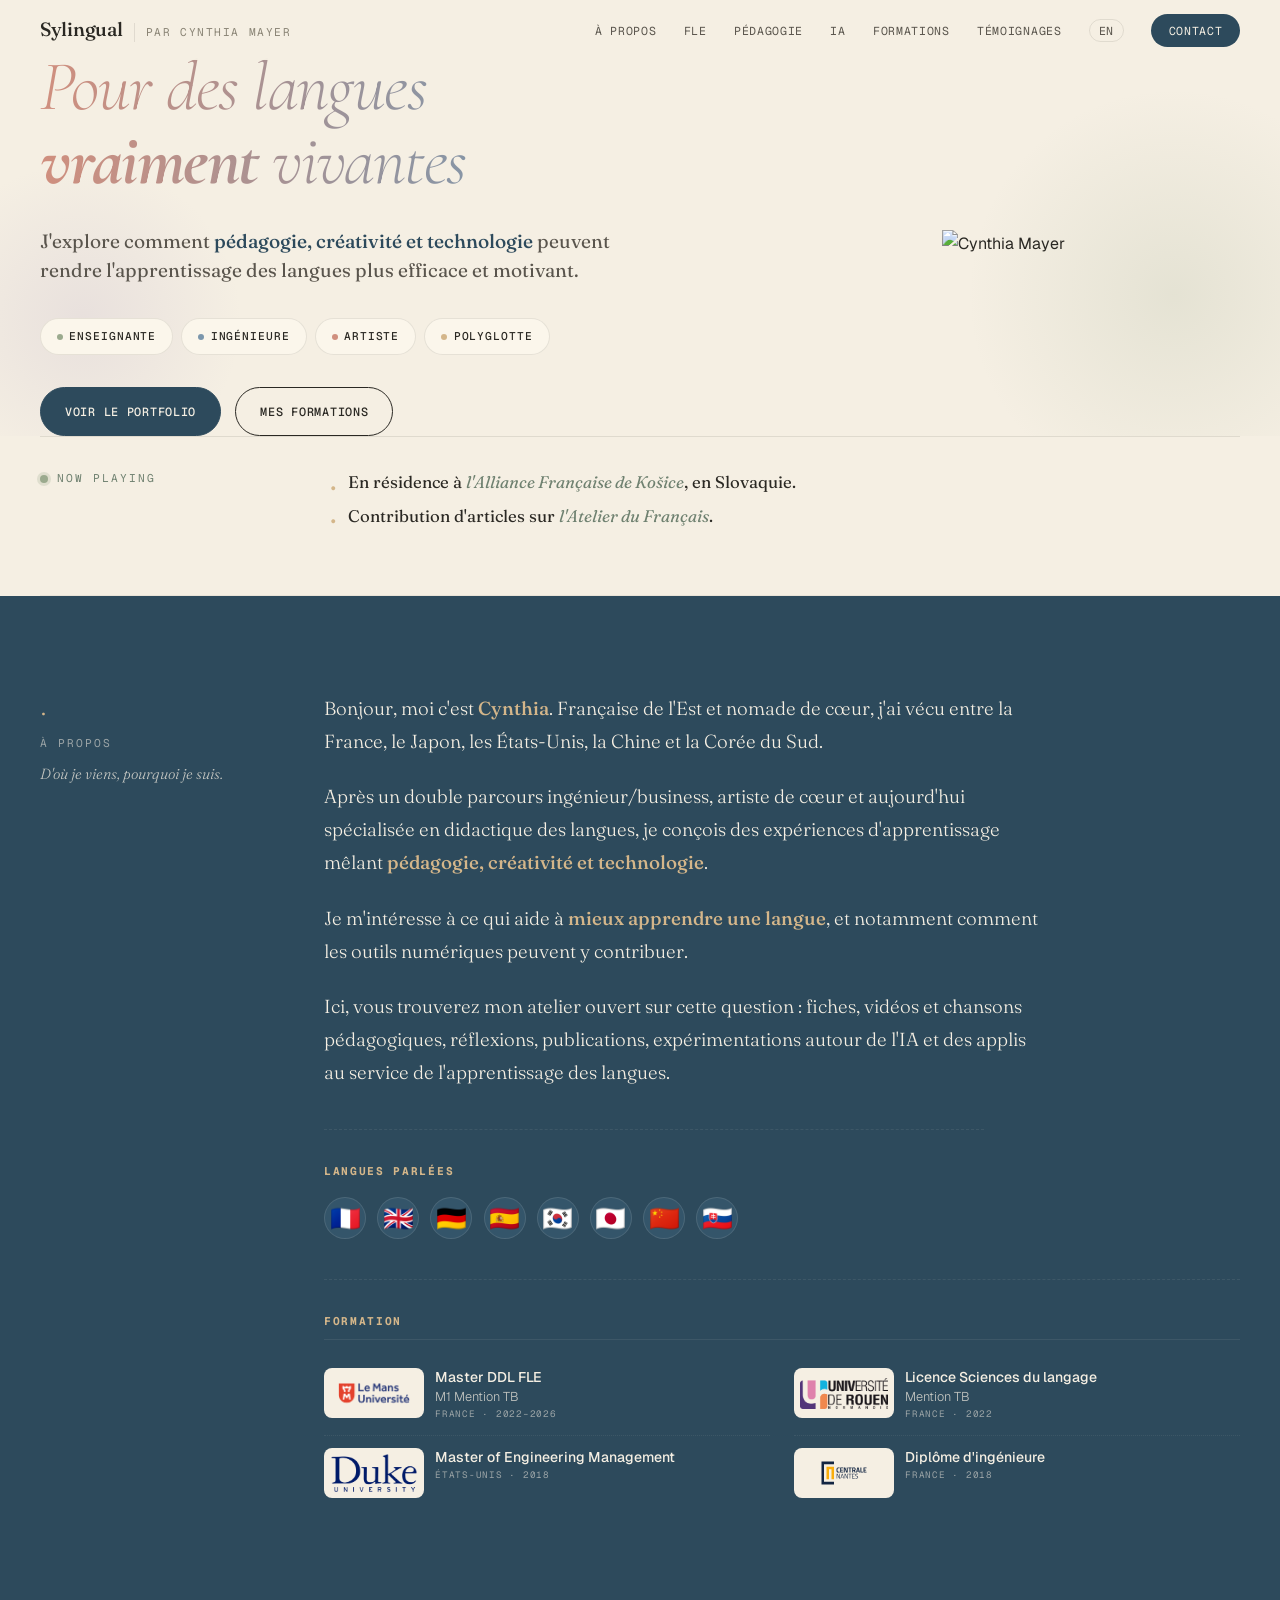
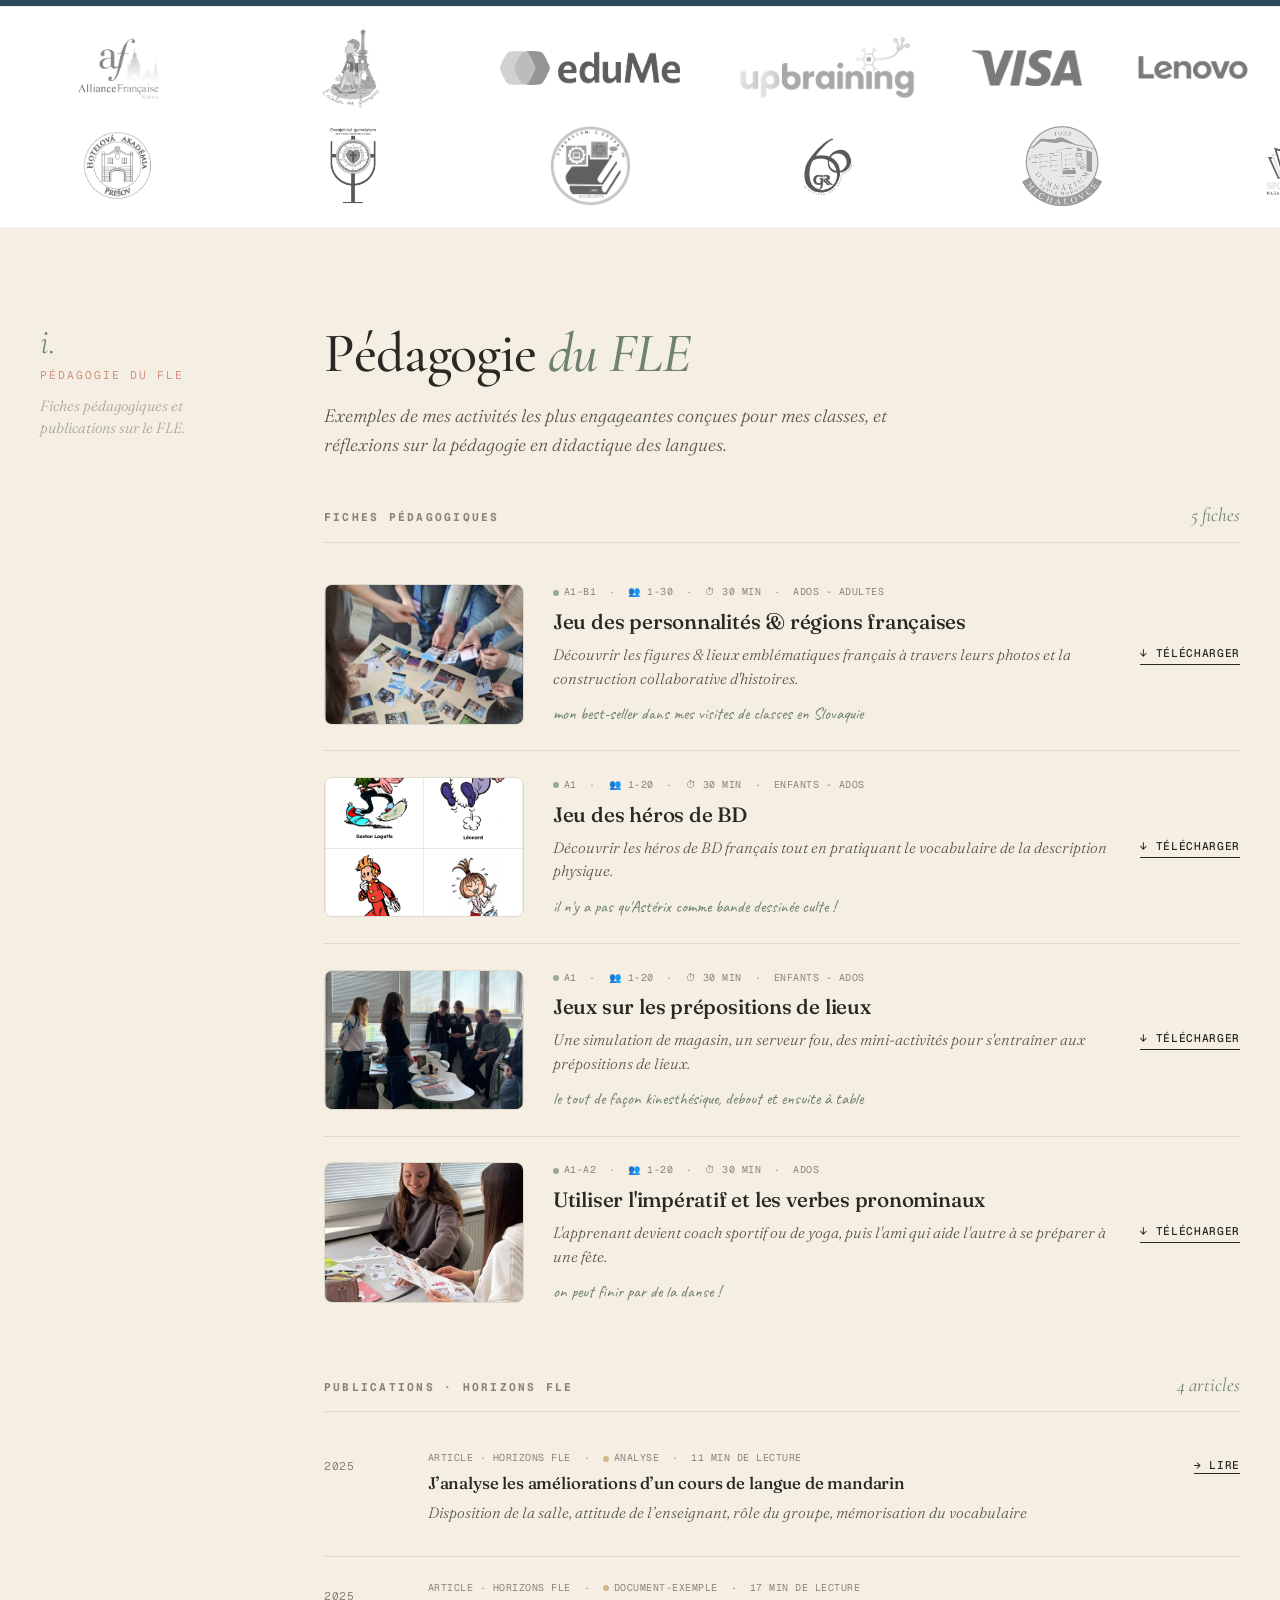
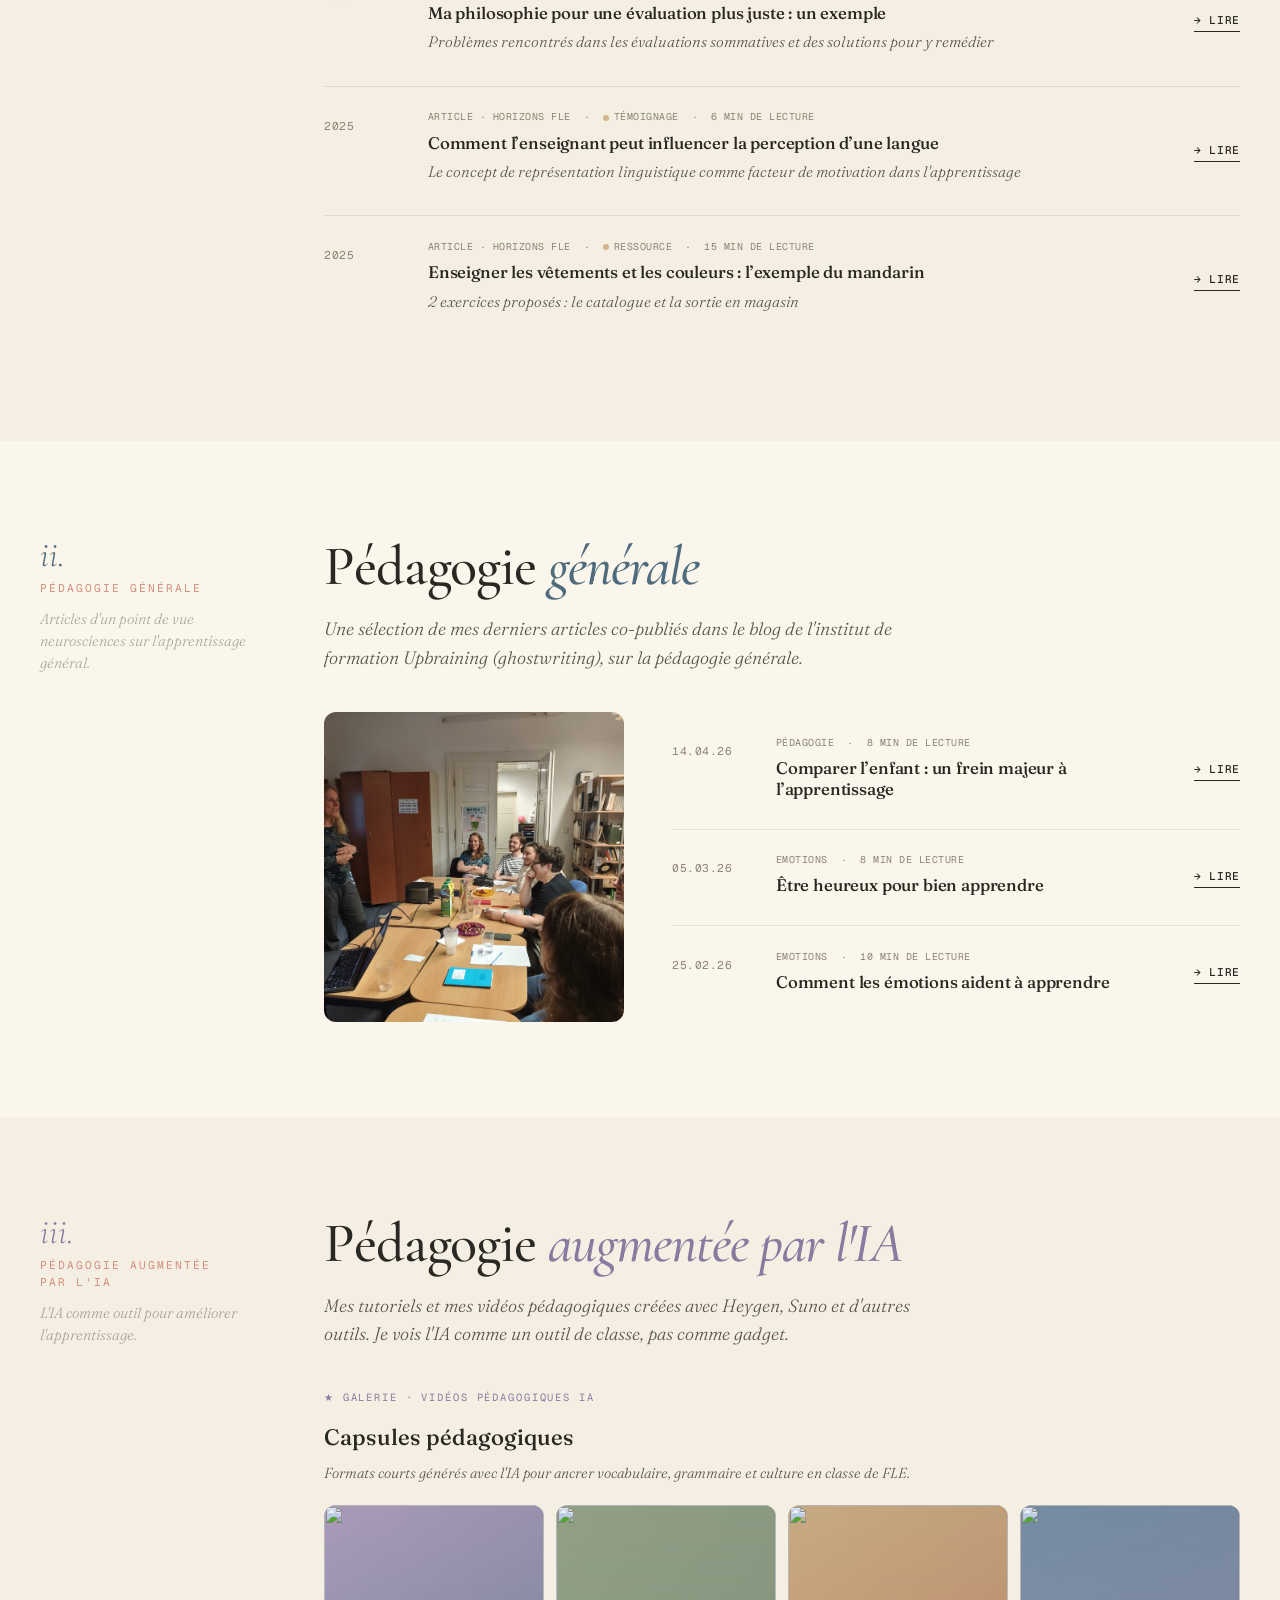
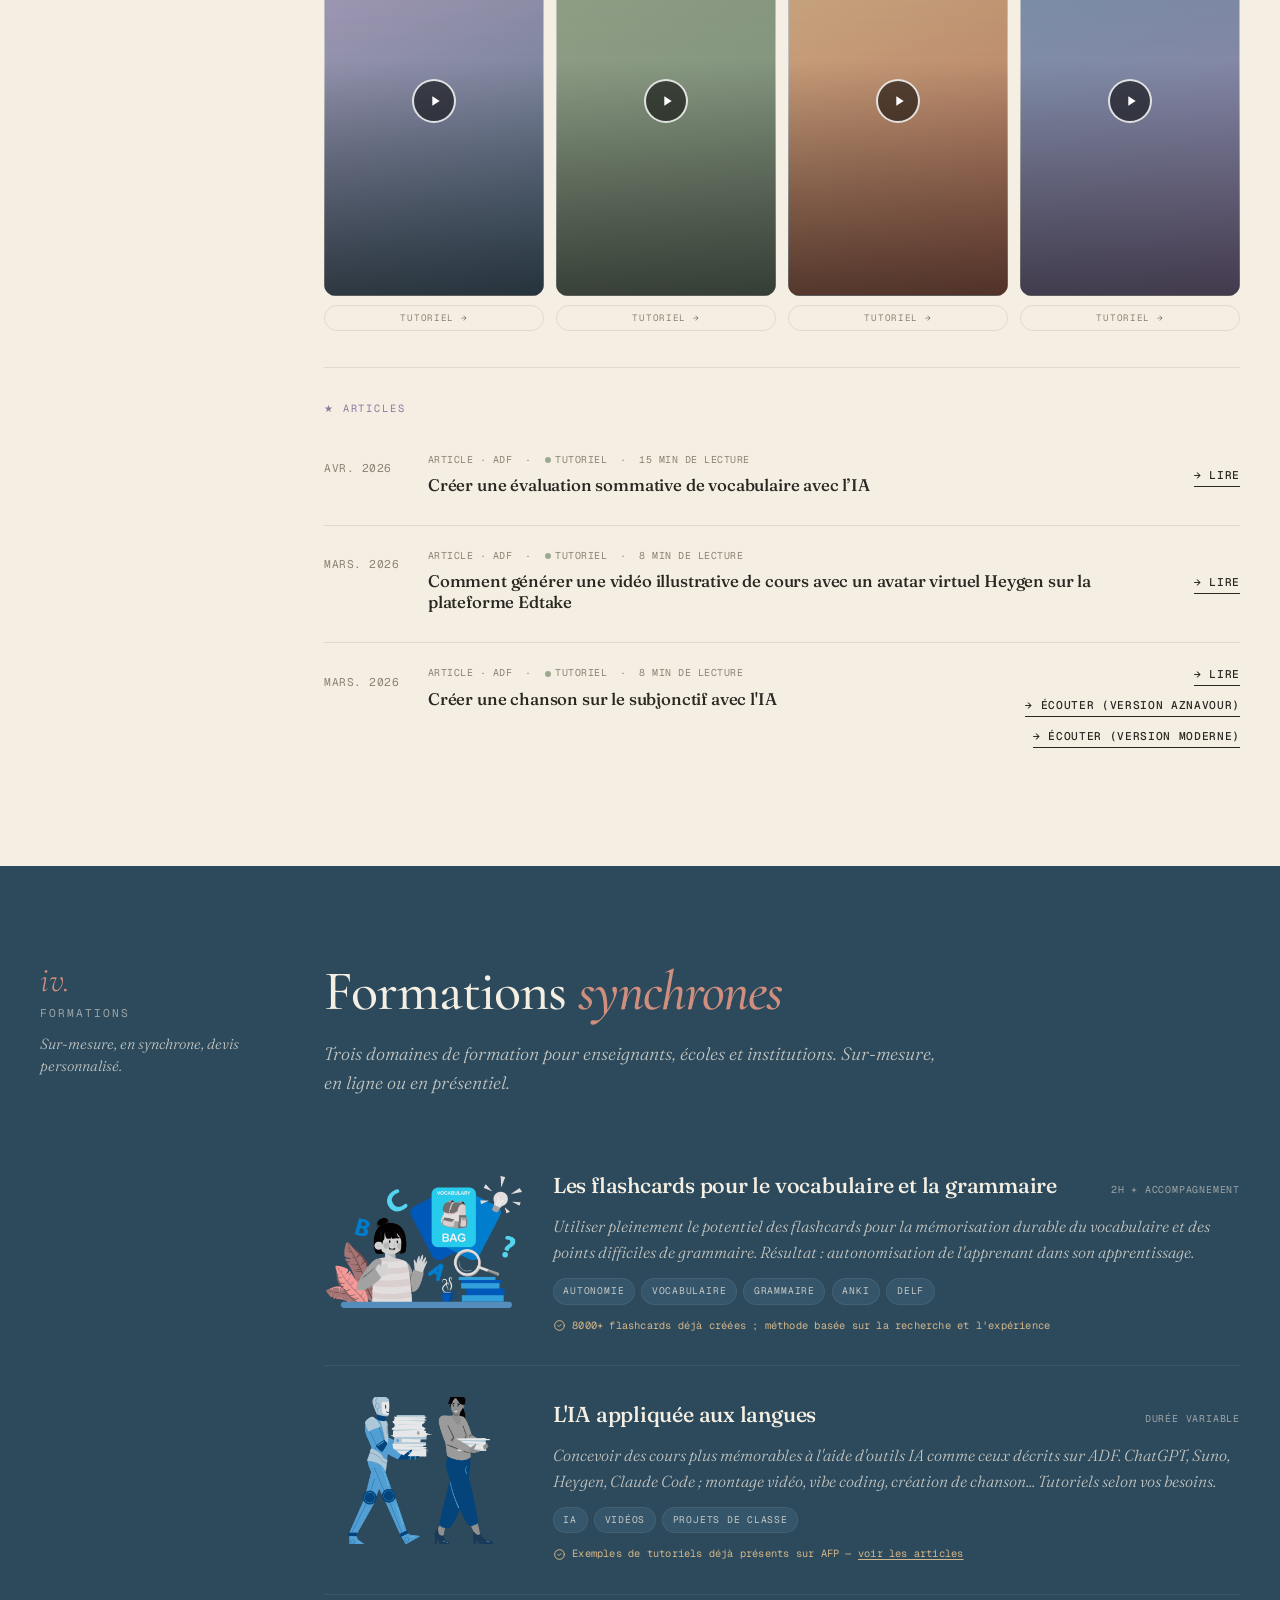
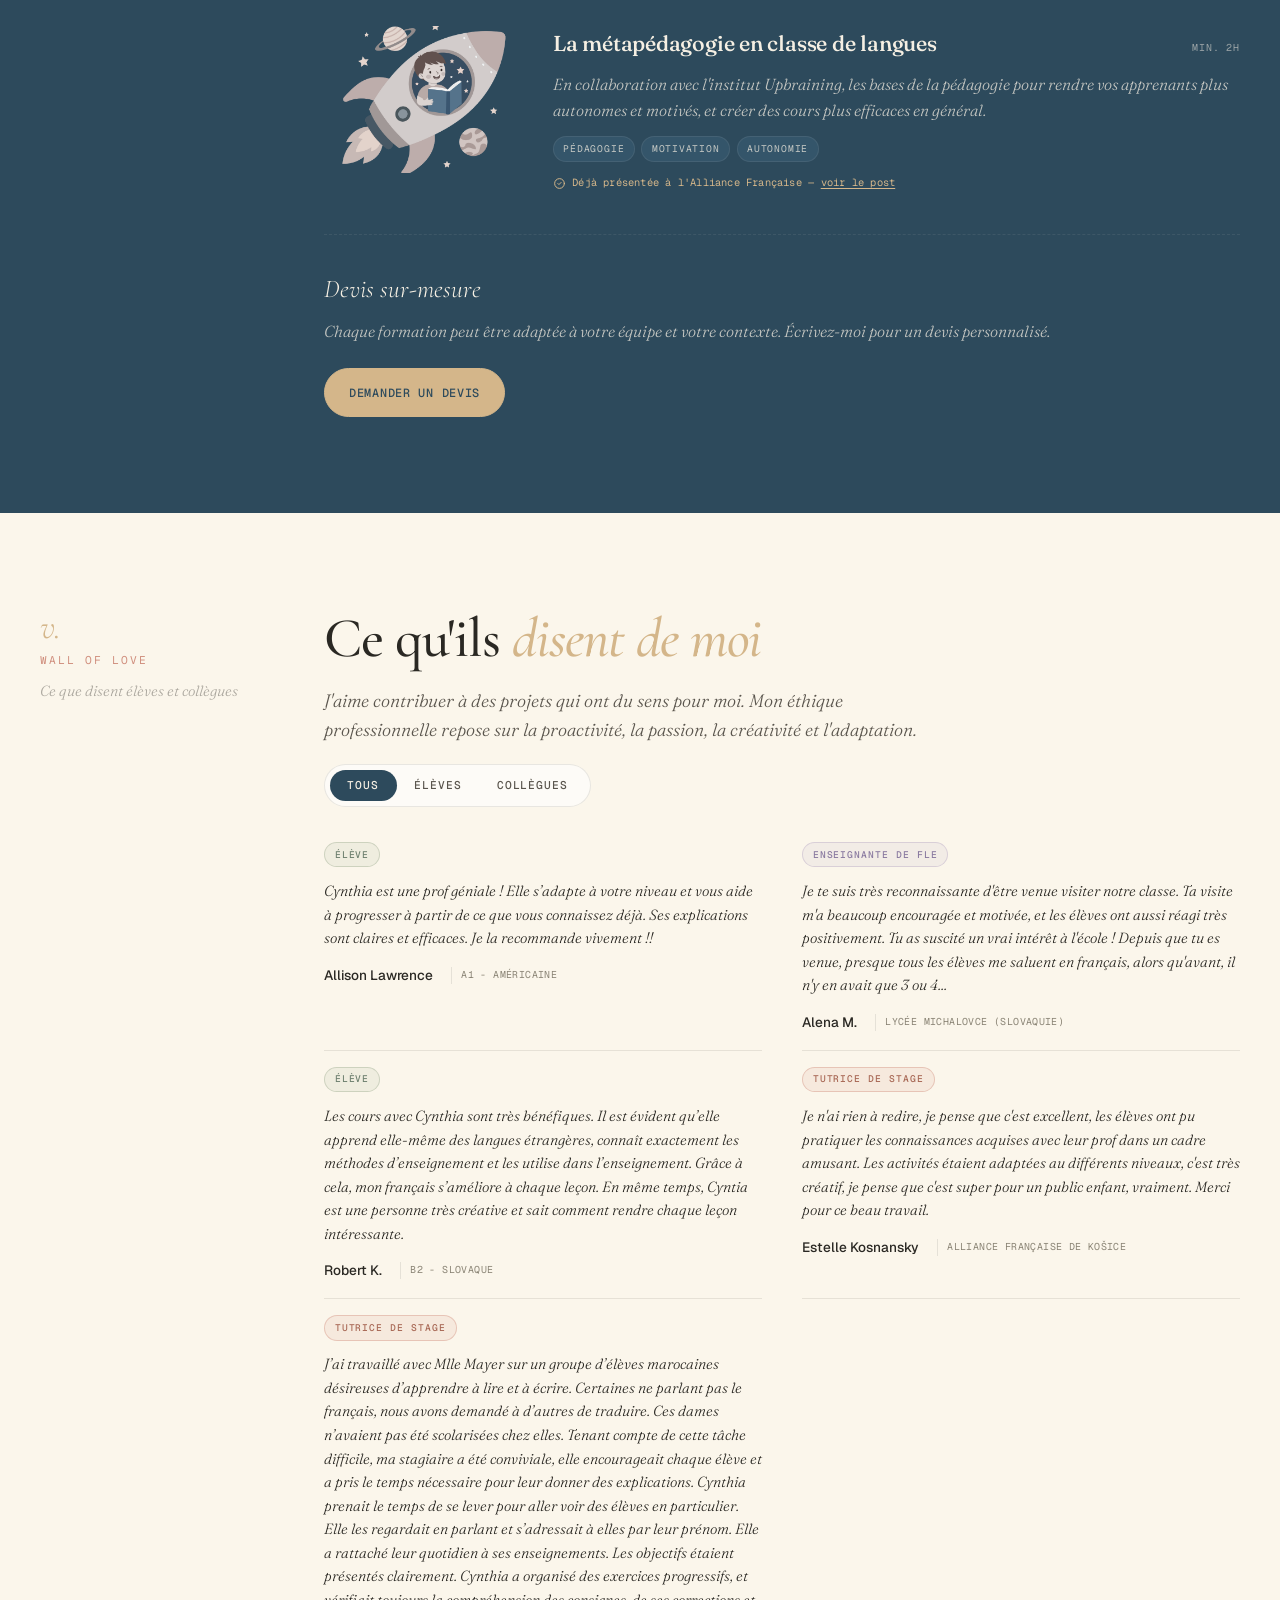
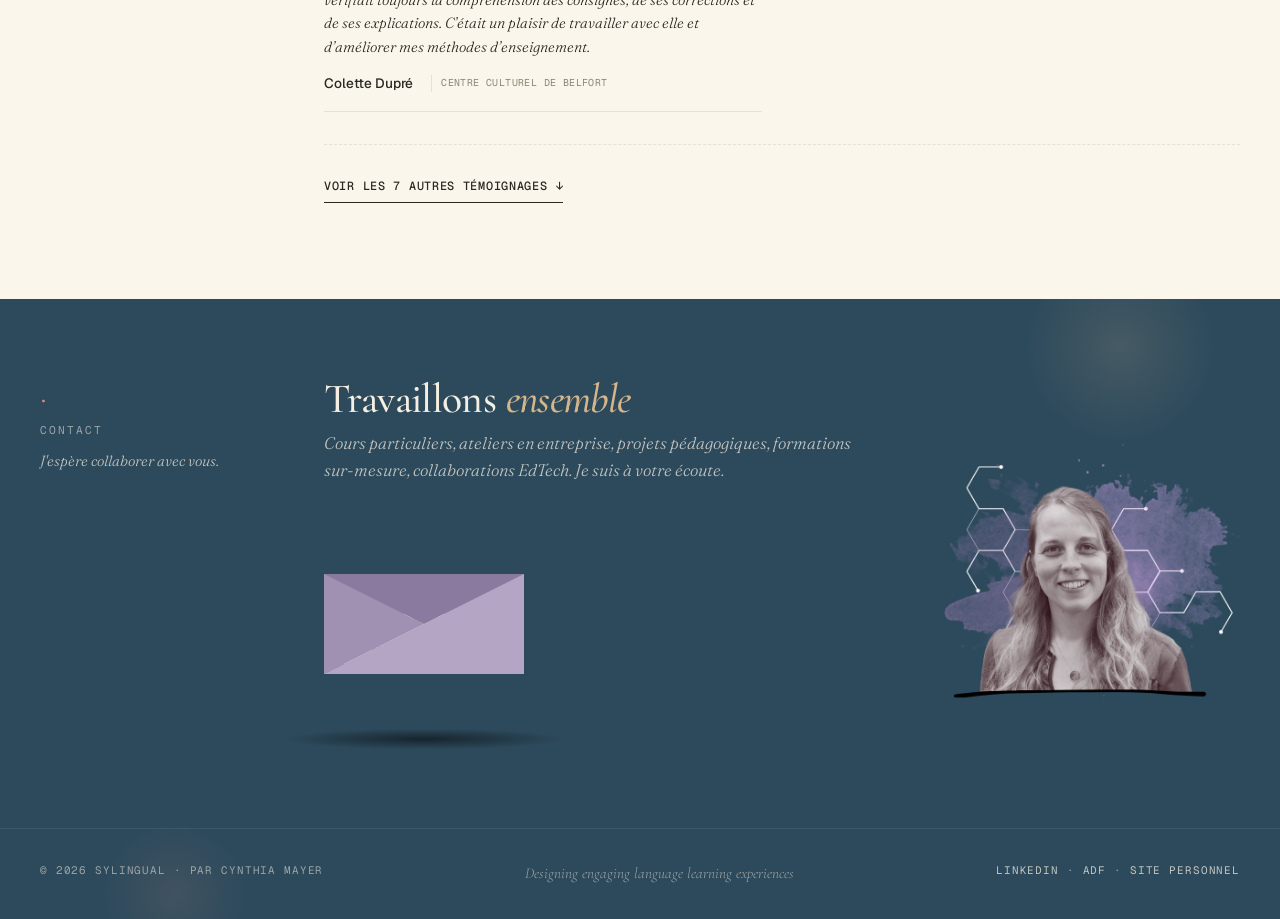
==== commit dc40da40: "Update canonical link in index.html" ====
--- a/index.html
+++ b/index.html
@@ -3,7 +3,7 @@
 <head>
 <meta charset="UTF-8" />
 <meta http-equiv="refresh" content="0; url=./fr/" />
-<link rel="canonical" href="https://sylingual.fr/fr/" />
+<link rel="canonical" href="https://sylingual.github.io/website/fr/" />
 <script>window.location.replace('./fr/');</script>
 </head>
 <body></body>
